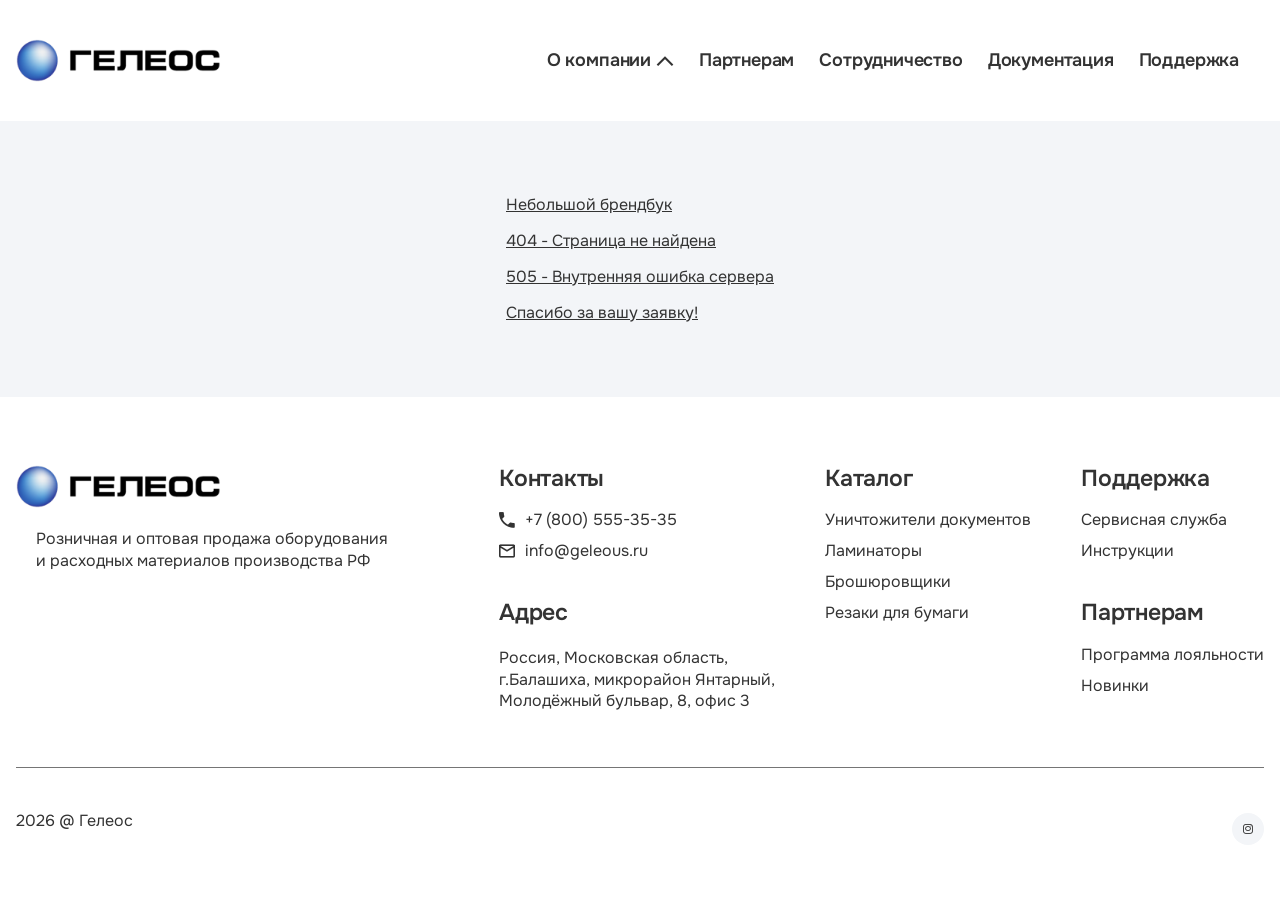
==== index.html @ 4b71ee87 "commit" ====
<!DOCTYPE html>
<html lang="ru">

<head>
	<title>Главная</title>
	<meta charset="UTF-8">
	<meta name="format-detection" content="telephone=no">
	<link rel="preconnect" href="https://fonts.googleapis.com">
	<link rel="preconnect" href="https://fonts.gstatic.com" crossorigin>
	<link href="https://fonts.googleapis.com/css2?family=Onest:wght@100..900&display=swap&_v=20260417140620" rel="stylesheet">
	<!-- <style>body{opacity: 0;}</style> -->
	<link rel="stylesheet" href="css/style.min.css?_v=20260417140620">
	<link rel="shortcut icon" href="favicon.ico">
	<!-- <meta name="robots" content="noindex, nofollow"> -->
	<meta name="viewport" content="width=device-width, initial-scale=1.0">
</head>

<body>
	<div class="wrapper">
		<header class="header">
			<div class="header__container">
				<div class="header__logo">
					<a href="/" class="header__logo-link">
						<picture><source srcset="img/logo/geleous.webp" type="image/webp"><img src="img/logo/geleous.png" alt="Гелеос" class="header__logo-img"></picture>
					</a>
					<div class="header__menu menu">
						<button type="button" class="menu__icon icon-menu"><span></span></button>
						<nav class="menu__body">
							<ul class="menu__list">
								<li class="menu__item">
									<a href="" class="menu__link">О компании</a>
									<ul class="menu__sublist">
										<li class="menu__subitem"><a href="" class="menu__sublink h3">Партнерам</a></li>
										<li class="menu__subitem"><a href="" class="menu__sublink h3">Сотрудничество</a></li>
										<li class="menu__subitem"><a href="" class="menu__sublink h3">Документация</a></li>
										<li class="menu__subitem"><a href="" class="menu__sublink h3">Поддержка</a></li>
									</ul>
								</li>
								<li class="menu__item"><a href="" class="menu__link">Партнерам</a></li>
								<li class="menu__item"><a href="" class="menu__link">Сотрудничество</a></li>
								<li class="menu__item"><a href="" class="menu__link">Документация</a></li>
								<li class="menu__item"><a href="" class="menu__link">Поддержка</a></li>
								<li class="menu__item"><a href="" class="menu__link menu__link--btn btn">Поддержка</a></li>
							</ul>
						</nav>
					</div>
					<a href="#" class="header__btn btn">Отправить запрос</a>
				</div>
			</div>
		</header>
		<main class="page" style="display: flex; justify-content: center; align-items: center;">
			<ul style="display: flex; flex-direction: column; gap: 20px;">
				<li style="display: inline-block;">
					<a style="text-decoration: underline;" href="home.html">Небольшой брендбук</a>
				</li>
				<li style="display: inline-block;">
					<a style="text-decoration: underline;" href="404.html">404 - Страница не найдена</a>
				</li>
				<li style="display: inline-block;">
					<a style="text-decoration: underline;" href="505.html">505 - Внутренняя ошибка сервера</a>
				</li>
				<li style="display: inline-block;">
					<a style="text-decoration: underline;" href="approve.html">Спасибо за вашу заявку!</a>
				</li>
			</ul>
		</main>
		<footer class="footer">
			<div class="footer__container">
				<div class="footer__top">
					<div class="footer__top-left">
						<a href="/" class="footer__logo">
							<picture><source srcset="img/logo/geleous.webp" type="image/webp"><img src="img/logo/geleous.png" alt="Гелеос" class="footer__logo-img"></picture>
						</a>
						<div class="footer__description">
							<p>
								Розничная и оптовая продажа оборудования
								и расходных материалов производства РФ
							</p>
						</div>
					</div>
					<div class="footer__top-right">
						<div class="footer__row">
							<div class="footer__column footer__column--contacts">
								<div class="footer__column-item">
									<h3 class="footer__column-title h3">Контакты</h3>
									<ul class="footer__list">
										<li class="footer__list-item">
											<a href="tel:+78005553535" class="footer__link _icon-phone">+7 (800) 555-35-35</a>
										</li>
										<li class="footer__list-item">
											<a href="mailto:info@geleous.ru" class="footer__link _icon-mail">info@geleous.ru</a>
										</li>
									</ul>
								</div>
								<div class="footer__column-item">
									<h3 class="footer__column-title h3">Адрес</h3>
									<ul class="footer__list">
										<li class="footer__list-item">
											<p class="footer__text">
												Россия, Московская область, <br>
												г.Балашиха, микрорайон Янтарный, <br>
												Молодёжный бульвар, 8, офис 3 <br>
											</p>
										</li>
									</ul>
								</div>
							</div>
							<div class="footer__column footer__column--catalog">
								<div class="footer__column-item">
									<h3 class="footer__column-title h3">Каталог</h3>
									<ul class="footer__list">
										<li class="footer__list-item">
											<a href="" class="footer__link">Уничтожители документов</a>
										</li>
										<li class="footer__list-item">
											<a href="" class="footer__link">Ламинаторы</a>
										</li>
										<li class="footer__list-item">
											<a href="" class="footer__link">Брошюровщики</a>
										</li>
										<li class="footer__list-item">
											<a href="" class="footer__link">Резаки для бумаги</a>
										</li>
									</ul>
								</div>
							</div>
							<div class="footer__column footer__column--support">
								<div class="footer__column-item">
									<h3 class="footer__column-title h3">Поддержка</h3>
									<ul class="footer__list">
										<li class="footer__list-item">
											<a href="" class="footer__link">Сервисная служба</a>
										</li>
										<li class="footer__list-item">
											<a href="" class="footer__link">Инструкции</a>
										</li>
									</ul>
								</div>
								<div class="footer__column-item">
									<h3 class="footer__column-title h3">Партнерам</h3>
									<ul class="footer__list">
										<li class="footer__list-item">
											<a href="" class="footer__link">Программа лояльности</a>
										</li>
										<li class="footer__list-item">
											<a href="" class="footer__link">Новинки</a>
										</li>
									</ul>
								</div>
							</div>
						</div>
					</div>
				</div>
				<div class="footer__bottom">
					<div class="footer__copyright">
						<p>2026 @ Гелеос</p>
					</div>
					<a href="" class="footer__wrapper-icon">
						<span class="footer__icon _icon-instagram"></span>
					</a>
				</div>
			</div>
		</footer>
	</div>
	<!-- <div id="popup" aria-hidden="true" class="popup">
	<div class="popup__wrapper">
		<div class="popup__content">
			<button data-close type="button" class="popup__close">Закрыть</button>
			<div class="popup__text">
				Text
			</div>
		</div>
	</div>
</div> -->
	<script src="js/app.min.js?_v=20260417140620"></script>
</body>

</html>
---- css/style.min.css ----
@font-face{font-family:icons;font-display:swap;src:url(../fonts/icons.eot?3jkkuy);src:url(../fonts/icons.eot?3jkkuy#iefix) format("embedded-opentype"),url(../fonts/icons.ttf?3jkkuy) format("truetype"),url(../fonts/icons.woff?3jkkuy) format("woff"),url(../fonts/icons.svg?3jkkuy#icons) format("svg");font-weight:400;font-style:normal}[class*=" _icon-"]:before,[class^=_icon-]:before{font-family:icons;font-style:normal;font-weight:400;font-variant:normal;text-transform:none;line-height:1;-webkit-font-smoothing:antialiased;-moz-osx-font-smoothing:grayscale}[class*=" _icon-"]:before,[class^=_icon-]:before{display:block}._icon-arrow-menu:before{content:""}._icon-arrow:before{content:""}._icon-tile:before{content:""}._icon-arrow-up:before{content:""}._icon-mail:before{content:""}._icon-instagram:before{content:""}._icon-search:before{content:""}._icon-phone:before{content:""}*{padding:0;margin:0;border:0}*,:after,:before{-webkit-box-sizing:border-box;box-sizing:border-box}body,html{height:100%;min-width:320px}body{color:var(--color-main-text);line-height:1;font-family:Onest;font-size:1rem;-ms-text-size-adjust:100%;-moz-text-size-adjust:100%;-webkit-text-size-adjust:100%;-webkit-font-smoothing:antialiased;-moz-osx-font-smoothing:grayscale}button,input,textarea{font-family:Onest;font-size:inherit}button{cursor:pointer;color:inherit;background-color:inherit}a{color:inherit}a:link,a:visited{text-decoration:none}a:hover{text-decoration:none}ul li{list-style:none}img{vertical-align:top}h1,h2,h3,h4,h5,h6{font-weight:inherit;font-size:inherit}:root{--color-main-bg:#F3F5F8;--color-more-bg:#757575;--color-main-text:#333333;--color-more-primary:#353678;--color-primary:#D3751D;--color-white:#FFFFFF;--color-black:#000000}body{background:var(--color-main-bg)}.lock body{overflow:hidden;-ms-touch-action:none;touch-action:none}.wrapper{min-height:100%;display:-webkit-box;display:-ms-flexbox;display:flex;-webkit-box-orient:vertical;-webkit-box-direction:normal;-ms-flex-direction:column;flex-direction:column;overflow:hidden}.wrapper>main{-webkit-box-flex:1;-ms-flex:1 1 auto;flex:1 1 auto}.wrapper>*{min-width:0}[class*=__container]{max-width:80rem;-webkit-box-sizing:content-box;box-sizing:content-box;margin:0 auto;padding:0 1rem}[class*=-ibg]{position:relative}[class*=-ibg] img{position:absolute;width:100%;height:100%;top:0;left:0;-o-object-fit:cover;object-fit:cover}[class*=-ibg_contain] img{-o-object-fit:contain;object-fit:contain}.h1{font-size:3.5rem;font-style:normal;font-weight:600;line-height:110%;letter-spacing:-2.24px}.h2{font-size:2.8125rem;font-style:normal;font-weight:600;line-height:110%;letter-spacing:-.45px}.h3{font-size:1.4375rem;font-style:normal;font-weight:600;line-height:120%;letter-spacing:-.23px}.h4{font-size:1.25rem;font-style:normal;font-weight:600;line-height:160%;letter-spacing:-.6px}.h5{font-size:1rem;font-style:normal;font-weight:400;line-height:136%;letter-spacing:-.48px}.btn{display:-webkit-inline-box;display:-ms-inline-flexbox;display:inline-flex;padding:1.25rem 2.5rem;-webkit-box-pack:center;-ms-flex-pack:center;justify-content:center;-webkit-box-align:center;-ms-flex-align:center;align-items:center;border-radius:.4375rem;font-size:1.25rem;background:var(--color-primary);color:var(--color-white);cursor:pointer;-webkit-transition:opacity .3s ease;transition:opacity .3s ease}.btn:visited{color:var(--color-white)}.btn--small{font-size:1.125rem}.btn--more-primary{background:var(--color-more-primary)}.error-page{height:100vh}.error-page__container{height:100%;display:-webkit-box;display:-ms-flexbox;display:flex;-webkit-box-orient:vertical;-webkit-box-direction:normal;-ms-flex-direction:column;flex-direction:column;-webkit-box-align:center;-ms-flex-align:center;align-items:center;-webkit-box-pack:center;-ms-flex-pack:center;justify-content:center;gap:1.25rem;padding:2.5rem 0}.error-page__title{text-align:center}.error-page__desc{text-align:center}.error-page__row{margin-top:1.25rem}.icon-menu{display:none}.header{background:var(--color-white)}.header__container{padding-top:2.4375rem;padding-bottom:2.4375rem;position:relative}.header__logo{display:-webkit-box;display:-ms-flexbox;display:flex;-webkit-box-align:center;-ms-flex-align:center;align-items:center;-webkit-box-pack:justify;-ms-flex-pack:justify;justify-content:space-between;gap:.625rem}.header__logo-link{display:block;width:12.8125rem}.header__logo-img{width:100%;-o-object-fit:contain;object-fit:contain;-o-object-position:center;object-position:center}.menu__list{display:-webkit-box;display:-ms-flexbox;display:flex;-webkit-box-align:center;-ms-flex-align:center;align-items:center;-ms-flex-wrap:wrap;flex-wrap:wrap;gap:1.5625rem}.menu__item{position:relative}.menu__item.sublist-active .menu__sublist{display:-webkit-box;display:-ms-flexbox;display:flex}.menu__item.sublist-active ._icon-arrow-menu:before{-webkit-transform:rotate(180deg);-ms-transform:rotate(180deg);transform:rotate(180deg)}.menu__link{display:-webkit-inline-box;display:-ms-inline-flexbox;display:inline-flex;-webkit-box-orient:horizontal;-webkit-box-direction:reverse;-ms-flex-direction:row-reverse;flex-direction:row-reverse;-webkit-box-pack:center;-ms-flex-pack:center;justify-content:center;-webkit-box-align:center;-ms-flex-align:center;align-items:center;gap:.3125rem;font-size:1.125rem;font-style:normal;font-weight:600;line-height:120%;letter-spacing:-.18px}.menu__link--btn{margin-top:9.1875rem}.menu__link._icon-arrow-menu:before{-webkit-transition:-webkit-transform .3s ease;transition:-webkit-transform .3s ease;transition:transform .3s ease;transition:transform .3s ease,-webkit-transform .3s ease}.menu__link.active,.menu__link.active._icon-arrow-menu{color:var(--color-more-primary)}.menu__sublist{display:none}.menu__sublist--active{display:block}.footer{background-color:var(--color-white)}.footer__container{padding-top:4.25rem;padding-bottom:3.4375rem}.footer__top{display:-webkit-box;display:-ms-flexbox;display:flex;-webkit-box-pack:justify;-ms-flex-pack:justify;justify-content:space-between;gap:1.25rem;padding-bottom:3.4375rem;border-bottom:1px solid var(--color-more-bg)}.footer__top-left{-webkit-box-flex:1;-ms-flex:1 1 18.75rem;flex:1 1 18.75rem}.footer__logo{display:block;width:12.8125rem;margin-bottom:1.25rem}.footer__logo-img{width:100%;-o-object-fit:contain;object-fit:contain;-o-object-position:center;object-position:center}.footer__description{margin-left:1.25rem}.footer__description p{line-height:136%}.footer__top-right{-webkit-box-flex:1;-ms-flex:1 1 auto;flex:1 1 auto}.footer__row{display:-webkit-box;display:-ms-flexbox;display:flex;-webkit-box-pack:end;-ms-flex-pack:end;justify-content:flex-end;gap:1.25rem 3.125rem}.footer__column{display:-webkit-box;display:-ms-flexbox;display:flex;-webkit-box-orient:vertical;-webkit-box-direction:normal;-ms-flex-direction:column;flex-direction:column;gap:2.5rem 1.25rem}.footer__column-title{margin-bottom:1.25rem}.footer__list{display:-webkit-box;display:-ms-flexbox;display:flex;-webkit-box-orient:vertical;-webkit-box-direction:normal;-ms-flex-direction:column;flex-direction:column;gap:.9375rem}.footer__link{display:-webkit-box;display:-ms-flexbox;display:flex;-webkit-box-align:center;-ms-flex-align:center;align-items:center;gap:.625rem}.footer__text{line-height:136%}.footer__bottom{padding-top:2.8125rem;display:-webkit-box;display:-ms-flexbox;display:flex;-ms-flex-wrap:wrap;flex-wrap:wrap;-webkit-box-pack:justify;-ms-flex-pack:justify;justify-content:space-between;gap:1.25rem}.footer__wrapper-icon{width:2rem;height:2rem;background-color:var(--color-main-bg);border-radius:50%;display:-webkit-box;display:-ms-flexbox;display:flex;-webkit-box-align:center;-ms-flex-align:center;align-items:center;-webkit-box-pack:center;-ms-flex-pack:center;justify-content:center}.footer__icon{font-size:.625rem}@media (min-width:61.99875em){.menu__item.sublist-active .menu__sublist{-ms-flex-wrap:wrap;flex-wrap:wrap;gap:1.25rem 2.5rem}.menu__link--btn{display:none}.menu__sublist{max-width:39.75rem;width:-webkit-max-content;width:-moz-max-content;width:max-content;position:absolute;top:100%;left:0;background:var(--color-white);padding:1.25rem;border-radius:.625rem;-webkit-box-shadow:0 .25rem .375rem rgba(0,0,0,.1);box-shadow:0 .25rem .375rem rgba(0,0,0,.1)}}@media (max-width:82em){.header__btn{display:none}}@media (max-width:61.99875em){.h1{font-size:3.4375rem;letter-spacing:-2.2px}.h2{font-size:2.1875rem;letter-spacing:-.35px}.h3{font-size:1.125rem;letter-spacing:-.18px}.h4{font-size:1.0625rem;letter-spacing:-.51px}.h5{font-size:.9375rem;letter-spacing:-.45px}.btn{font-size:1.0625rem;padding:.8125rem 1.6875rem}.btn--small{font-size:.7734375rem;padding:.875rem 1.75rem}.icon-menu{display:block;position:relative;width:2.875rem;height:1.375rem;cursor:pointer;z-index:5}.icon-menu span,.icon-menu::after,.icon-menu::before{content:"";-webkit-transition:all .3s ease 0s;transition:all .3s ease 0s;right:0;position:absolute;width:100%;height:.125rem;background-color:var(--color-more-primary)}.icon-menu::before{top:0}.icon-menu::after{bottom:0}.icon-menu span{top:calc(50% - .0625rem);width:40%}.menu-open .icon-menu span{width:0}.menu-open .icon-menu::before{top:calc(50% - .0625rem);-webkit-transform:rotate(-45deg);-ms-transform:rotate(-45deg);transform:rotate(-45deg)}.menu-open .icon-menu::after{bottom:calc(50% - .0625rem);-webkit-transform:rotate(45deg);-ms-transform:rotate(45deg);transform:rotate(45deg)}.header__container{padding-top:1.3125rem;padding-bottom:1.3125rem}.menu__body{visibility:hidden;opacity:0;-webkit-transform:translateY(.75rem) scale(.98);-ms-transform:translateY(.75rem) scale(.98);transform:translateY(.75rem) scale(.98);pointer-events:none;overflow-x:auto;max-width:17.625rem;width:100%;background:var(--color-white);border-radius:0 0 0 .625rem;position:absolute;top:100%;right:0;-webkit-transition:opacity .35s cubic-bezier(.22,1,.36,1),visibility .35s ease,-webkit-transform .35s cubic-bezier(.22,1,.36,1);transition:opacity .35s cubic-bezier(.22,1,.36,1),visibility .35s ease,-webkit-transform .35s cubic-bezier(.22,1,.36,1);transition:opacity .35s cubic-bezier(.22,1,.36,1),transform .35s cubic-bezier(.22,1,.36,1),visibility .35s ease;transition:opacity .35s cubic-bezier(.22,1,.36,1),transform .35s cubic-bezier(.22,1,.36,1),visibility .35s ease,-webkit-transform .35s cubic-bezier(.22,1,.36,1);will-change:opacity,transform;z-index:10;-webkit-transition:visibility .3s ease;transition:visibility .3s ease}.menu-open .menu__body{visibility:visible;opacity:1;-webkit-transform:translateY(0) scale(1);-ms-transform:translateY(0) scale(1);transform:translateY(0) scale(1);pointer-events:auto}.menu__list{-webkit-box-orient:vertical;-webkit-box-direction:normal;-ms-flex-direction:column;flex-direction:column;-webkit-box-pack:start;-ms-flex-pack:start;justify-content:flex-start;text-align:left;padding:1.25rem}.menu__item{width:100%;-webkit-box-orient:vertical;-webkit-box-direction:normal;-ms-flex-direction:column;flex-direction:column;-webkit-box-align:start;-ms-flex-align:start;align-items:flex-start}.menu__sublist{-webkit-box-orient:vertical;-webkit-box-direction:normal;-ms-flex-direction:column;flex-direction:column;gap:.625rem;margin-left:1.25rem;margin-top:.9375rem}.footer__row{gap:1.25rem}}@media (max-width:61.99875em)and (max-width:33.74875em){.menu__body{max-width:100%}}@media (max-width:47.99875em){.h1{font-size:2.6875rem;letter-spacing:-1.72px}.h2{font-size:1.5625rem;line-height:120%;letter-spacing:-.25px}.h3{font-size:1.125rem;line-height:112%}.h4{font-size:1.0625rem;font-weight:500;letter-spacing:-.51px}.error-page__container{gap:.625rem;padding:1.25rem 0}.footer__top{-webkit-box-orient:vertical;-webkit-box-direction:normal;-ms-flex-direction:column;flex-direction:column;gap:2.5rem}.footer__top-left{-webkit-box-flex:1;-ms-flex:1 1 auto;flex:1 1 auto}.footer__description{margin-left:0}.footer__row{-webkit-box-pack:start;-ms-flex-pack:start;justify-content:flex-start;-ms-flex-wrap:wrap;flex-wrap:wrap;gap:1.25rem 3.375rem}.footer__column{gap:1.5625rem 5.25rem;-webkit-box-orient:horizontal;-webkit-box-direction:normal;-ms-flex-direction:row;flex-direction:row}.footer__column--contacts{-webkit-box-flex:1;-ms-flex:1 1 100%;flex:1 1 100%}}@media (max-width:43.8125rem){.footer__column{width:100%}.footer__column--support{-webkit-box-ordinal-group:2;-ms-flex-order:1;order:1;gap:.9375rem}.footer__column--support .footer__column-item{-webkit-box-flex:1;-ms-flex:1 1 calc(50% - .9375rem);flex:1 1 calc(50% - .9375rem)}.footer__column--catalog{-webkit-box-ordinal-group:3;-ms-flex-order:2;order:2}.footer__column--catalog .footer__list{-webkit-box-orient:horizontal;-webkit-box-direction:normal;-ms-flex-direction:row;flex-direction:row;-ms-flex-wrap:wrap;flex-wrap:wrap}.footer__column--catalog .footer__list .footer__list-item{-webkit-box-flex:1;-ms-flex:1 1 calc(50% - .9375rem);flex:1 1 calc(50% - .9375rem)}.footer__column--contacts{-webkit-box-orient:vertical;-webkit-box-direction:normal;-ms-flex-direction:column;flex-direction:column;-webkit-box-ordinal-group:1;-ms-flex-order:0;order:0}.footer__column--contacts .footer__list{-webkit-box-orient:horizontal;-webkit-box-direction:normal;-ms-flex-direction:row;flex-direction:row}.footer__column--contacts .footer__list .footer__list-item{-webkit-box-flex:1;-ms-flex:1 1 calc(50% - .9375rem);flex:1 1 calc(50% - .9375rem)}.footer__column-item{width:100%}}@media (max-width:33.74875em){.menu__link--btn{margin-top:6.25rem}.menu__link--btn{width:100%}.footer__column--support{-webkit-box-ordinal-group:2;-ms-flex-order:1;order:1;width:100%;gap:.9375rem 2.9375rem}.footer__column--support .footer__column-item{-webkit-box-flex:1;-ms-flex:1 1 calc(50% - 2.9375rem);flex:1 1 calc(50% - 2.9375rem)}}@media (any-hover:hover){.btn:hover{opacity:.9}.menu__link:hover,.menu__link:hover._icon-arrow-menu{color:var(--color-more-primary)}.menu__subitem:hover .menu__sublink{color:var(--color-more-primary)}.footer__link:hover{color:var(--color-more-primary)}}
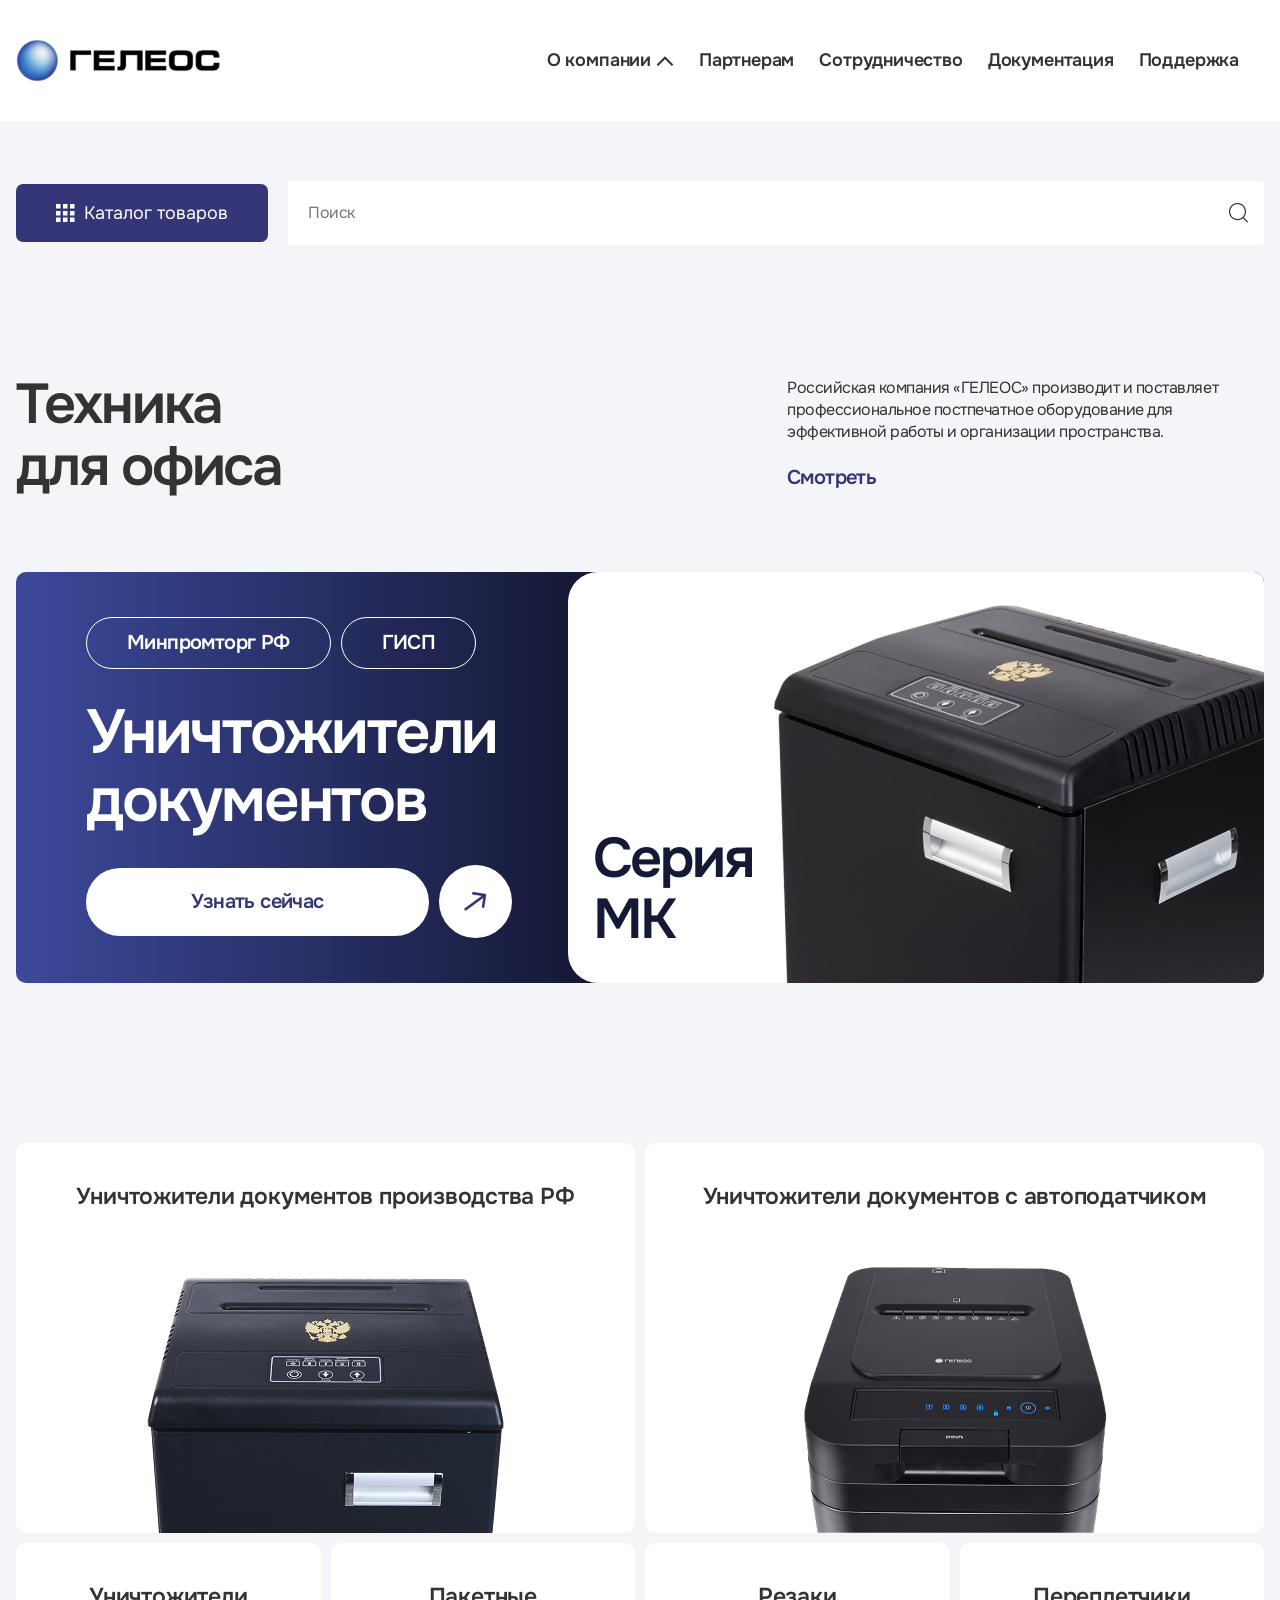
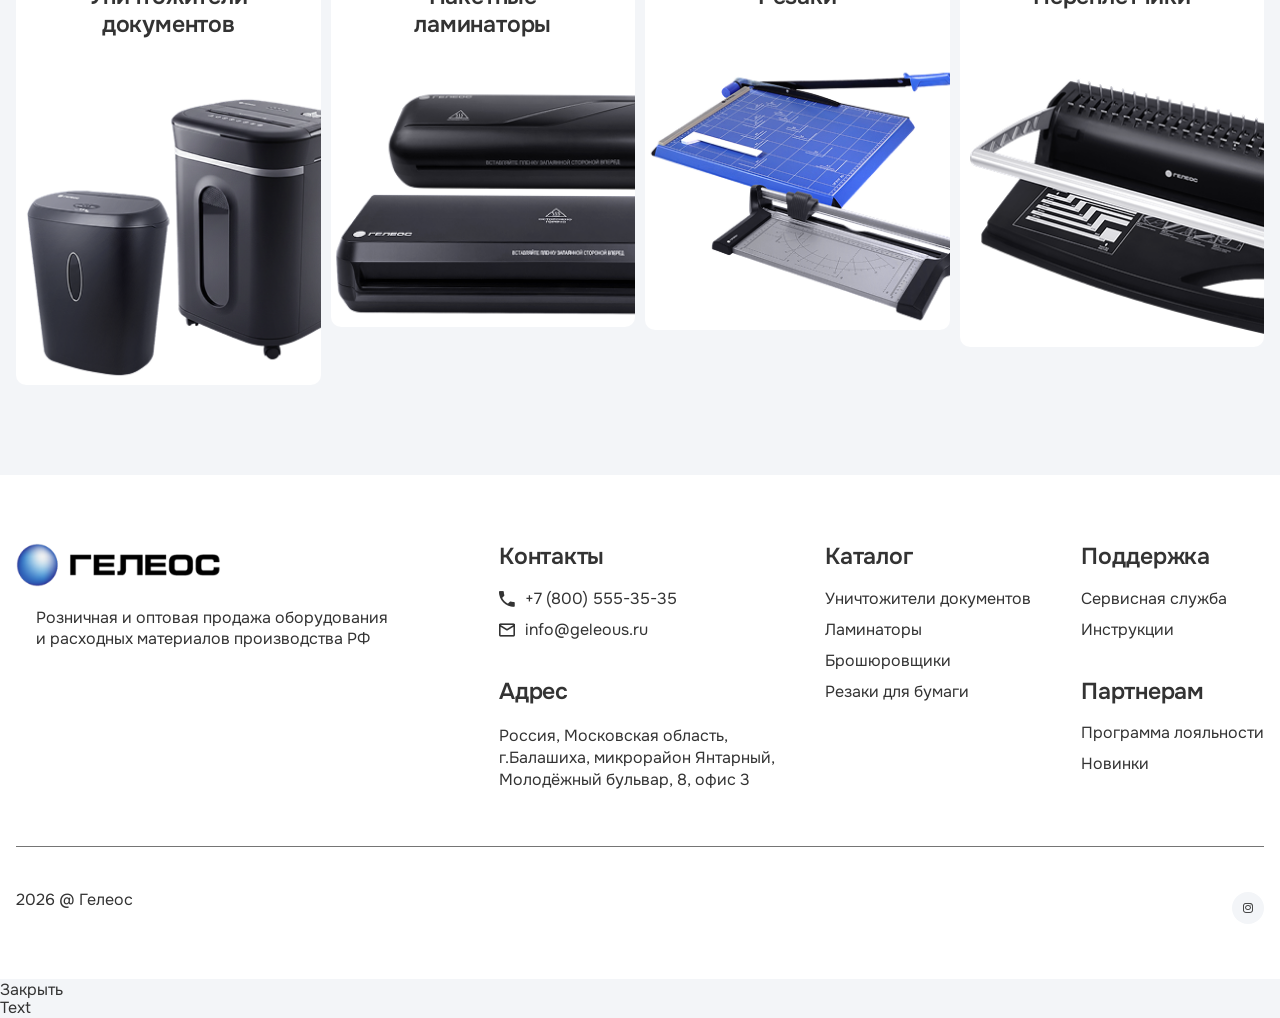
==== commit efaa0331: "Верствка главной страницы ( часть )" ====
--- a/index.html
+++ b/index.html
@@ -7,9 +7,9 @@
 	<meta name="format-detection" content="telephone=no">
 	<link rel="preconnect" href="https://fonts.googleapis.com">
 	<link rel="preconnect" href="https://fonts.gstatic.com" crossorigin>
-	<link href="https://fonts.googleapis.com/css2?family=Onest:wght@100..900&display=swap&_v=20260417140620" rel="stylesheet">
+	<link href="https://fonts.googleapis.com/css2?family=Onest:wght@100..900&display=swap&_v=20260424182649" rel="stylesheet">
 	<!-- <style>body{opacity: 0;}</style> -->
-	<link rel="stylesheet" href="css/style.min.css?_v=20260417140620">
+	<link rel="stylesheet" href="css/style.min.css?_v=20260424182649">
 	<link rel="shortcut icon" href="favicon.ico">
 	<!-- <meta name="robots" content="noindex, nofollow"> -->
 	<meta name="viewport" content="width=device-width, initial-scale=1.0">
@@ -48,21 +48,105 @@
 				</div>
 			</div>
 		</header>
-		<main class="page" style="display: flex; justify-content: center; align-items: center;">
-			<ul style="display: flex; flex-direction: column; gap: 20px;">
-				<li style="display: inline-block;">
-					<a style="text-decoration: underline;" href="home.html">Небольшой брендбук</a>
-				</li>
-				<li style="display: inline-block;">
-					<a style="text-decoration: underline;" href="404.html">404 - Страница не найдена</a>
-				</li>
-				<li style="display: inline-block;">
-					<a style="text-decoration: underline;" href="505.html">505 - Внутренняя ошибка сервера</a>
-				</li>
-				<li style="display: inline-block;">
-					<a style="text-decoration: underline;" href="approve.html">Спасибо за вашу заявку!</a>
-				</li>
-			</ul>
+		<main class="page">
+			<section class="catalog-search">
+				<div class="catalog-search__container">
+					<div class="catalog-search__btn">
+						<a href="#" class="btn btn--small btn--more-primary icon _icon-tile">
+							<p>Каталог <span>товаров</span></p>
+						</a>
+					</div>
+					<div class="catalog-search__search">
+						<section class="search">
+							<form class="search__container">
+								<input type="text" placeholder="Поиск" class="search__input h5" name="q">
+								<button class="search__btn icon _icon-search"></button>
+							</form>
+						</section>
+					</div>
+				</div>
+			</section>
+
+			<section class="banner-text">
+				<div class="banner-text__container">
+					<h1 class="banner-text__title h1">Техника для офиса</h1>
+					<div class="banner-text__wrapper h5">
+						<p class="banner-text__text">
+							Российская компания «ГЕЛЕОС» производит и поставляет
+							профессиональное постпечатное оборудование
+							для эффективной работы и организации пространства.
+						</p>
+						<a href="#" class="banner-text__link h4">Смотреть</a>
+					</div>
+				</div>
+			</section>
+			<section class="banner">
+				<div class="banner__container h4">
+					<div class="banner__body">
+						<div class="banner__left">
+							<div class="banner__tags">
+								<div class="banner__tag">Минпромторг РФ</div>
+								<div class="banner__tag">ГИСП</div>
+							</div>
+							<h2 class="h1 banner__title">Уничтожители документов</h2>
+							<a href="#" class="banner__link">
+								<span class="banner__link-text">Узнать сейчас</span>
+								<span class="banner__link-icon icon _icon-arrow-up"></span>
+							</a>
+						</div>
+						<div class="banner__right">
+							<p class="banner__right-text h1">Серия МК</p>
+							<div class="banner__right-img">
+								<picture><source srcset="img/banner/benner.webp" type="image/webp"><img src="img/banner/benner.png" alt="Уничтожители документов"></picture>
+							</div>
+						</div>
+					</div>
+				</div>
+			</section>
+			<section class="catalog-menu">
+				<div class="catalog-menu__container h3">
+					<div class="catalog-menu__top-items">
+						<a href="#" class="catalog-menu__top-item">
+							<p class="catalog-menu__top-item-text">Уничтожители документов производства РФ</p>
+							<div class="catalog-menu__top-item-img">
+								<picture><source srcset="img/catalog-menu/item1.webp" type="image/webp"><img src="img/catalog-menu/item1.png" alt="Уничтожители документов"></picture>
+							</div>
+						</a>
+						<a href="#" class="catalog-menu__top-item">
+							<p class="catalog-menu__top-item-text">Уничтожители документов с автоподатчиком</p>
+							<div class="catalog-menu__top-item-img">
+								<picture><source srcset="img/catalog-menu/item2.webp" type="image/webp"><img src="img/catalog-menu/item2.png" alt="Уничтожители документов с автоподатчиком"></picture>
+							</div>
+						</a>
+					</div>
+					<div class="catalog-menu__items">
+						<a href="#" class="catalog-menu__item">
+							<p class="catalog-menu__item-text">Уничтожители документов</p>
+							<div class="catalog-menu__item-img">
+								<picture><source srcset="img/catalog-menu/item3.webp" type="image/webp"><img src="img/catalog-menu/item3.png" alt="Уничтожители документов"></picture>
+							</div>
+						</a>
+						<a href="#" class="catalog-menu__item">
+							<p class="catalog-menu__item-text">Пакетные ламинаторы</p>
+							<div class="catalog-menu__item-img">
+								<picture><source srcset="img/catalog-menu/item4.webp" type="image/webp"><img src="img/catalog-menu/item4.png" alt="Пакетные ламинаторы"></picture>
+							</div>
+						</a>
+						<a href="#" class="catalog-menu__item">
+							<p class="catalog-menu__item-text">Резаки</p>
+							<div class="catalog-menu__item-img">
+								<picture><source srcset="img/catalog-menu/item5.webp" type="image/webp"><img src="img/catalog-menu/item5.png" alt="Резаки"></picture>
+							</div>
+						</a>
+						<a href="#" class="catalog-menu__item">
+							<p class="catalog-menu__item-text">Переплетчики</p>
+							<div class="catalog-menu__item-img">
+								<picture><source srcset="img/catalog-menu/item6.webp" type="image/webp"><img src="img/catalog-menu/item6.png" alt="Переплетчики"></picture>
+							</div>
+						</a>
+					</div>
+				</div>
+			</section>
 		</main>
 		<footer class="footer">
 			<div class="footer__container">
@@ -162,17 +246,17 @@
 			</div>
 		</footer>
 	</div>
-	<!-- <div id="popup" aria-hidden="true" class="popup">
-	<div class="popup__wrapper">
-		<div class="popup__content">
-			<button data-close type="button" class="popup__close">Закрыть</button>
-			<div class="popup__text">
-				Text
+	<div id="popup" aria-hidden="true" class="popup">
+		<div class="popup__wrapper">
+			<div class="popup__content">
+				<button data-close type="button" class="popup__close">Закрыть</button>
+				<div class="popup__text">
+					Text
+				</div>
 			</div>
 		</div>
 	</div>
-</div> -->
-	<script src="js/app.min.js?_v=20260417140620"></script>
+	<script src="js/app.min.js?_v=20260424182649"></script>
 </body>
 
 </html>
--- a/css/style.min.css
+++ b/css/style.min.css
@@ -1 +1 @@
-@font-face{font-family:icons;font-display:swap;src:url(../fonts/icons.eot?3jkkuy);src:url(../fonts/icons.eot?3jkkuy#iefix) format("embedded-opentype"),url(../fonts/icons.ttf?3jkkuy) format("truetype"),url(../fonts/icons.woff?3jkkuy) format("woff"),url(../fonts/icons.svg?3jkkuy#icons) format("svg");font-weight:400;font-style:normal}[class*=" _icon-"]:before,[class^=_icon-]:before{font-family:icons;font-style:normal;font-weight:400;font-variant:normal;text-transform:none;line-height:1;-webkit-font-smoothing:antialiased;-moz-osx-font-smoothing:grayscale}[class*=" _icon-"]:before,[class^=_icon-]:before{display:block}._icon-arrow-menu:before{content:""}._icon-arrow:before{content:""}._icon-tile:before{content:""}._icon-arrow-up:before{content:""}._icon-mail:before{content:""}._icon-instagram:before{content:""}._icon-search:before{content:""}._icon-phone:before{content:""}*{padding:0;margin:0;border:0}*,:after,:before{-webkit-box-sizing:border-box;box-sizing:border-box}body,html{height:100%;min-width:320px}body{color:var(--color-main-text);line-height:1;font-family:Onest;font-size:1rem;-ms-text-size-adjust:100%;-moz-text-size-adjust:100%;-webkit-text-size-adjust:100%;-webkit-font-smoothing:antialiased;-moz-osx-font-smoothing:grayscale}button,input,textarea{font-family:Onest;font-size:inherit}button{cursor:pointer;color:inherit;background-color:inherit}a{color:inherit}a:link,a:visited{text-decoration:none}a:hover{text-decoration:none}ul li{list-style:none}img{vertical-align:top}h1,h2,h3,h4,h5,h6{font-weight:inherit;font-size:inherit}:root{--color-main-bg:#F3F5F8;--color-more-bg:#757575;--color-main-text:#333333;--color-more-primary:#353678;--color-primary:#D3751D;--color-white:#FFFFFF;--color-black:#000000}body{background:var(--color-main-bg)}.lock body{overflow:hidden;-ms-touch-action:none;touch-action:none}.wrapper{min-height:100%;display:-webkit-box;display:-ms-flexbox;display:flex;-webkit-box-orient:vertical;-webkit-box-direction:normal;-ms-flex-direction:column;flex-direction:column;overflow:hidden}.wrapper>main{-webkit-box-flex:1;-ms-flex:1 1 auto;flex:1 1 auto}.wrapper>*{min-width:0}[class*=__container]{max-width:80rem;-webkit-box-sizing:content-box;box-sizing:content-box;margin:0 auto;padding:0 1rem}[class*=-ibg]{position:relative}[class*=-ibg] img{position:absolute;width:100%;height:100%;top:0;left:0;-o-object-fit:cover;object-fit:cover}[class*=-ibg_contain] img{-o-object-fit:contain;object-fit:contain}.h1{font-size:3.5rem;font-style:normal;font-weight:600;line-height:110%;letter-spacing:-2.24px}.h2{font-size:2.8125rem;font-style:normal;font-weight:600;line-height:110%;letter-spacing:-.45px}.h3{font-size:1.4375rem;font-style:normal;font-weight:600;line-height:120%;letter-spacing:-.23px}.h4{font-size:1.25rem;font-style:normal;font-weight:600;line-height:160%;letter-spacing:-.6px}.h5{font-size:1rem;font-style:normal;font-weight:400;line-height:136%;letter-spacing:-.48px}.btn{display:-webkit-inline-box;display:-ms-inline-flexbox;display:inline-flex;padding:1.25rem 2.5rem;-webkit-box-pack:center;-ms-flex-pack:center;justify-content:center;-webkit-box-align:center;-ms-flex-align:center;align-items:center;border-radius:.4375rem;font-size:1.25rem;background:var(--color-primary);color:var(--color-white);cursor:pointer;-webkit-transition:opacity .3s ease;transition:opacity .3s ease}.btn:visited{color:var(--color-white)}.btn--small{font-size:1.125rem}.btn--more-primary{background:var(--color-more-primary)}.error-page{height:100vh}.error-page__container{height:100%;display:-webkit-box;display:-ms-flexbox;display:flex;-webkit-box-orient:vertical;-webkit-box-direction:normal;-ms-flex-direction:column;flex-direction:column;-webkit-box-align:center;-ms-flex-align:center;align-items:center;-webkit-box-pack:center;-ms-flex-pack:center;justify-content:center;gap:1.25rem;padding:2.5rem 0}.error-page__title{text-align:center}.error-page__desc{text-align:center}.error-page__row{margin-top:1.25rem}.icon-menu{display:none}.header{background:var(--color-white)}.header__container{padding-top:2.4375rem;padding-bottom:2.4375rem;position:relative}.header__logo{display:-webkit-box;display:-ms-flexbox;display:flex;-webkit-box-align:center;-ms-flex-align:center;align-items:center;-webkit-box-pack:justify;-ms-flex-pack:justify;justify-content:space-between;gap:.625rem}.header__logo-link{display:block;width:12.8125rem}.header__logo-img{width:100%;-o-object-fit:contain;object-fit:contain;-o-object-position:center;object-position:center}.menu__list{display:-webkit-box;display:-ms-flexbox;display:flex;-webkit-box-align:center;-ms-flex-align:center;align-items:center;-ms-flex-wrap:wrap;flex-wrap:wrap;gap:1.5625rem}.menu__item{position:relative}.menu__item.sublist-active .menu__sublist{display:-webkit-box;display:-ms-flexbox;display:flex}.menu__item.sublist-active ._icon-arrow-menu:before{-webkit-transform:rotate(180deg);-ms-transform:rotate(180deg);transform:rotate(180deg)}.menu__link{display:-webkit-inline-box;display:-ms-inline-flexbox;display:inline-flex;-webkit-box-orient:horizontal;-webkit-box-direction:reverse;-ms-flex-direction:row-reverse;flex-direction:row-reverse;-webkit-box-pack:center;-ms-flex-pack:center;justify-content:center;-webkit-box-align:center;-ms-flex-align:center;align-items:center;gap:.3125rem;font-size:1.125rem;font-style:normal;font-weight:600;line-height:120%;letter-spacing:-.18px}.menu__link--btn{margin-top:9.1875rem}.menu__link._icon-arrow-menu:before{-webkit-transition:-webkit-transform .3s ease;transition:-webkit-transform .3s ease;transition:transform .3s ease;transition:transform .3s ease,-webkit-transform .3s ease}.menu__link.active,.menu__link.active._icon-arrow-menu{color:var(--color-more-primary)}.menu__sublist{display:none}.menu__sublist--active{display:block}.footer{background-color:var(--color-white)}.footer__container{padding-top:4.25rem;padding-bottom:3.4375rem}.footer__top{display:-webkit-box;display:-ms-flexbox;display:flex;-webkit-box-pack:justify;-ms-flex-pack:justify;justify-content:space-between;gap:1.25rem;padding-bottom:3.4375rem;border-bottom:1px solid var(--color-more-bg)}.footer__top-left{-webkit-box-flex:1;-ms-flex:1 1 18.75rem;flex:1 1 18.75rem}.footer__logo{display:block;width:12.8125rem;margin-bottom:1.25rem}.footer__logo-img{width:100%;-o-object-fit:contain;object-fit:contain;-o-object-position:center;object-position:center}.footer__description{margin-left:1.25rem}.footer__description p{line-height:136%}.footer__top-right{-webkit-box-flex:1;-ms-flex:1 1 auto;flex:1 1 auto}.footer__row{display:-webkit-box;display:-ms-flexbox;display:flex;-webkit-box-pack:end;-ms-flex-pack:end;justify-content:flex-end;gap:1.25rem 3.125rem}.footer__column{display:-webkit-box;display:-ms-flexbox;display:flex;-webkit-box-orient:vertical;-webkit-box-direction:normal;-ms-flex-direction:column;flex-direction:column;gap:2.5rem 1.25rem}.footer__column-title{margin-bottom:1.25rem}.footer__list{display:-webkit-box;display:-ms-flexbox;display:flex;-webkit-box-orient:vertical;-webkit-box-direction:normal;-ms-flex-direction:column;flex-direction:column;gap:.9375rem}.footer__link{display:-webkit-box;display:-ms-flexbox;display:flex;-webkit-box-align:center;-ms-flex-align:center;align-items:center;gap:.625rem}.footer__text{line-height:136%}.footer__bottom{padding-top:2.8125rem;display:-webkit-box;display:-ms-flexbox;display:flex;-ms-flex-wrap:wrap;flex-wrap:wrap;-webkit-box-pack:justify;-ms-flex-pack:justify;justify-content:space-between;gap:1.25rem}.footer__wrapper-icon{width:2rem;height:2rem;background-color:var(--color-main-bg);border-radius:50%;display:-webkit-box;display:-ms-flexbox;display:flex;-webkit-box-align:center;-ms-flex-align:center;align-items:center;-webkit-box-pack:center;-ms-flex-pack:center;justify-content:center}.footer__icon{font-size:.625rem}@media (min-width:61.99875em){.menu__item.sublist-active .menu__sublist{-ms-flex-wrap:wrap;flex-wrap:wrap;gap:1.25rem 2.5rem}.menu__link--btn{display:none}.menu__sublist{max-width:39.75rem;width:-webkit-max-content;width:-moz-max-content;width:max-content;position:absolute;top:100%;left:0;background:var(--color-white);padding:1.25rem;border-radius:.625rem;-webkit-box-shadow:0 .25rem .375rem rgba(0,0,0,.1);box-shadow:0 .25rem .375rem rgba(0,0,0,.1)}}@media (max-width:82em){.header__btn{display:none}}@media (max-width:61.99875em){.h1{font-size:3.4375rem;letter-spacing:-2.2px}.h2{font-size:2.1875rem;letter-spacing:-.35px}.h3{font-size:1.125rem;letter-spacing:-.18px}.h4{font-size:1.0625rem;letter-spacing:-.51px}.h5{font-size:.9375rem;letter-spacing:-.45px}.btn{font-size:1.0625rem;padding:.8125rem 1.6875rem}.btn--small{font-size:.7734375rem;padding:.875rem 1.75rem}.icon-menu{display:block;position:relative;width:2.875rem;height:1.375rem;cursor:pointer;z-index:5}.icon-menu span,.icon-menu::after,.icon-menu::before{content:"";-webkit-transition:all .3s ease 0s;transition:all .3s ease 0s;right:0;position:absolute;width:100%;height:.125rem;background-color:var(--color-more-primary)}.icon-menu::before{top:0}.icon-menu::after{bottom:0}.icon-menu span{top:calc(50% - .0625rem);width:40%}.menu-open .icon-menu span{width:0}.menu-open .icon-menu::before{top:calc(50% - .0625rem);-webkit-transform:rotate(-45deg);-ms-transform:rotate(-45deg);transform:rotate(-45deg)}.menu-open .icon-menu::after{bottom:calc(50% - .0625rem);-webkit-transform:rotate(45deg);-ms-transform:rotate(45deg);transform:rotate(45deg)}.header__container{padding-top:1.3125rem;padding-bottom:1.3125rem}.menu__body{visibility:hidden;opacity:0;-webkit-transform:translateY(.75rem) scale(.98);-ms-transform:translateY(.75rem) scale(.98);transform:translateY(.75rem) scale(.98);pointer-events:none;overflow-x:auto;max-width:17.625rem;width:100%;background:var(--color-white);border-radius:0 0 0 .625rem;position:absolute;top:100%;right:0;-webkit-transition:opacity .35s cubic-bezier(.22,1,.36,1),visibility .35s ease,-webkit-transform .35s cubic-bezier(.22,1,.36,1);transition:opacity .35s cubic-bezier(.22,1,.36,1),visibility .35s ease,-webkit-transform .35s cubic-bezier(.22,1,.36,1);transition:opacity .35s cubic-bezier(.22,1,.36,1),transform .35s cubic-bezier(.22,1,.36,1),visibility .35s ease;transition:opacity .35s cubic-bezier(.22,1,.36,1),transform .35s cubic-bezier(.22,1,.36,1),visibility .35s ease,-webkit-transform .35s cubic-bezier(.22,1,.36,1);will-change:opacity,transform;z-index:10;-webkit-transition:visibility .3s ease;transition:visibility .3s ease}.menu-open .menu__body{visibility:visible;opacity:1;-webkit-transform:translateY(0) scale(1);-ms-transform:translateY(0) scale(1);transform:translateY(0) scale(1);pointer-events:auto}.menu__list{-webkit-box-orient:vertical;-webkit-box-direction:normal;-ms-flex-direction:column;flex-direction:column;-webkit-box-pack:start;-ms-flex-pack:start;justify-content:flex-start;text-align:left;padding:1.25rem}.menu__item{width:100%;-webkit-box-orient:vertical;-webkit-box-direction:normal;-ms-flex-direction:column;flex-direction:column;-webkit-box-align:start;-ms-flex-align:start;align-items:flex-start}.menu__sublist{-webkit-box-orient:vertical;-webkit-box-direction:normal;-ms-flex-direction:column;flex-direction:column;gap:.625rem;margin-left:1.25rem;margin-top:.9375rem}.footer__row{gap:1.25rem}}@media (max-width:61.99875em)and (max-width:33.74875em){.menu__body{max-width:100%}}@media (max-width:47.99875em){.h1{font-size:2.6875rem;letter-spacing:-1.72px}.h2{font-size:1.5625rem;line-height:120%;letter-spacing:-.25px}.h3{font-size:1.125rem;line-height:112%}.h4{font-size:1.0625rem;font-weight:500;letter-spacing:-.51px}.error-page__container{gap:.625rem;padding:1.25rem 0}.footer__top{-webkit-box-orient:vertical;-webkit-box-direction:normal;-ms-flex-direction:column;flex-direction:column;gap:2.5rem}.footer__top-left{-webkit-box-flex:1;-ms-flex:1 1 auto;flex:1 1 auto}.footer__description{margin-left:0}.footer__row{-webkit-box-pack:start;-ms-flex-pack:start;justify-content:flex-start;-ms-flex-wrap:wrap;flex-wrap:wrap;gap:1.25rem 3.375rem}.footer__column{gap:1.5625rem 5.25rem;-webkit-box-orient:horizontal;-webkit-box-direction:normal;-ms-flex-direction:row;flex-direction:row}.footer__column--contacts{-webkit-box-flex:1;-ms-flex:1 1 100%;flex:1 1 100%}}@media (max-width:43.8125rem){.footer__column{width:100%}.footer__column--support{-webkit-box-ordinal-group:2;-ms-flex-order:1;order:1;gap:.9375rem}.footer__column--support .footer__column-item{-webkit-box-flex:1;-ms-flex:1 1 calc(50% - .9375rem);flex:1 1 calc(50% - .9375rem)}.footer__column--catalog{-webkit-box-ordinal-group:3;-ms-flex-order:2;order:2}.footer__column--catalog .footer__list{-webkit-box-orient:horizontal;-webkit-box-direction:normal;-ms-flex-direction:row;flex-direction:row;-ms-flex-wrap:wrap;flex-wrap:wrap}.footer__column--catalog .footer__list .footer__list-item{-webkit-box-flex:1;-ms-flex:1 1 calc(50% - .9375rem);flex:1 1 calc(50% - .9375rem)}.footer__column--contacts{-webkit-box-orient:vertical;-webkit-box-direction:normal;-ms-flex-direction:column;flex-direction:column;-webkit-box-ordinal-group:1;-ms-flex-order:0;order:0}.footer__column--contacts .footer__list{-webkit-box-orient:horizontal;-webkit-box-direction:normal;-ms-flex-direction:row;flex-direction:row}.footer__column--contacts .footer__list .footer__list-item{-webkit-box-flex:1;-ms-flex:1 1 calc(50% - .9375rem);flex:1 1 calc(50% - .9375rem)}.footer__column-item{width:100%}}@media (max-width:33.74875em){.menu__link--btn{margin-top:6.25rem}.menu__link--btn{width:100%}.footer__column--support{-webkit-box-ordinal-group:2;-ms-flex-order:1;order:1;width:100%;gap:.9375rem 2.9375rem}.footer__column--support .footer__column-item{-webkit-box-flex:1;-ms-flex:1 1 calc(50% - 2.9375rem);flex:1 1 calc(50% - 2.9375rem)}}@media (any-hover:hover){.btn:hover{opacity:.9}.menu__link:hover,.menu__link:hover._icon-arrow-menu{color:var(--color-more-primary)}.menu__subitem:hover .menu__sublink{color:var(--color-more-primary)}.footer__link:hover{color:var(--color-more-primary)}}+@font-face{font-family:icons;font-display:swap;src:url(../fonts/icons.eot?3jkkuy);src:url(../fonts/icons.eot?3jkkuy#iefix) format("embedded-opentype"),url(../fonts/icons.ttf?3jkkuy) format("truetype"),url(../fonts/icons.woff?3jkkuy) format("woff"),url(../fonts/icons.svg?3jkkuy#icons) format("svg");font-weight:400;font-style:normal}[class*=" _icon-"]:before,[class^=_icon-]:before{font-family:icons;font-style:normal;font-weight:400;font-variant:normal;text-transform:none;line-height:1;-webkit-font-smoothing:antialiased;-moz-osx-font-smoothing:grayscale}[class*=" _icon-"]:before,[class^=_icon-]:before{display:block}._icon-arrow-menu:before{content:""}._icon-arrow:before{content:""}._icon-tile:before{content:""}._icon-arrow-up:before{content:""}._icon-mail:before{content:""}._icon-instagram:before{content:""}._icon-search:before{content:""}._icon-phone:before{content:""}*{padding:0;margin:0;border:0}*,:after,:before{-webkit-box-sizing:border-box;box-sizing:border-box}body,html{height:100%;min-width:320px}body{color:var(--color-main-text);line-height:1;font-family:Onest;font-size:1rem;-ms-text-size-adjust:100%;-moz-text-size-adjust:100%;-webkit-text-size-adjust:100%;-webkit-font-smoothing:antialiased;-moz-osx-font-smoothing:grayscale}button,input,textarea{font-family:Onest;font-size:inherit}button{cursor:pointer;color:inherit;background-color:inherit}a{color:inherit}a:link,a:visited{text-decoration:none}a:hover{text-decoration:none}ul li{list-style:none}img{vertical-align:top}h1,h2,h3,h4,h5,h6{font-weight:inherit;font-size:inherit}:root{--color-main-bg:#F3F5F8;--color-more-bg:#757575;--color-main-text:#333333;--color-more-primary:#353678;--color-primary:#D3751D;--color-white:#FFFFFF;--color-black:#000000}body{background:var(--color-main-bg)}.lock body{overflow:hidden;-ms-touch-action:none;touch-action:none}.wrapper{min-height:100%;display:-webkit-box;display:-ms-flexbox;display:flex;-webkit-box-orient:vertical;-webkit-box-direction:normal;-ms-flex-direction:column;flex-direction:column;overflow:hidden}.wrapper>main{-webkit-box-flex:1;-ms-flex:1 1 auto;flex:1 1 auto}.wrapper>*{min-width:0}[class*=__container]{max-width:80rem;-webkit-box-sizing:content-box;box-sizing:content-box;margin:0 auto;padding:0 1rem}[class*=-ibg]{position:relative}[class*=-ibg] img{position:absolute;width:100%;height:100%;top:0;left:0;-o-object-fit:cover;object-fit:cover}[class*=-ibg_contain] img{-o-object-fit:contain;object-fit:contain}.search__container{display:-webkit-box;display:-ms-flexbox;display:flex;-webkit-box-align:center;-ms-flex-align:center;align-items:center;border-radius:5px;background:var(--color-white);padding-left:0;padding-right:0}.search__input{-webkit-box-flex:1;-ms-flex:1;flex:1;height:-webkit-fill-available;height:-moz-available;height:stretch;padding:1.3125rem 0 1.3125rem 1.25rem}.search__input:focus{outline:0}.search__btn{-webkit-box-flex:0;-ms-flex:0 0 3.125rem;flex:0 0 3.125rem;font-size:1.25rem;padding-top:1.3125rem;padding-bottom:1.3125rem}.catalog-search__container{display:-webkit-box;display:-ms-flexbox;display:flex;-webkit-box-align:center;-ms-flex-align:center;align-items:center;gap:1.25rem;margin-bottom:8.0625rem}.catalog-search__btn{-webkit-box-flex:0;-ms-flex:0 0 auto;flex:0 0 auto}.catalog-search__search{width:100%;height:-webkit-fill-available;height:-moz-available;height:stretch}.banner-text__container{display:-webkit-box;display:-ms-flexbox;display:flex;-webkit-box-pack:justify;-ms-flex-pack:justify;justify-content:space-between;-webkit-box-align:center;-ms-flex-align:center;align-items:center;gap:1.25rem;margin-bottom:4.6875rem}.banner-text__title{-webkit-box-flex:0;-ms-flex:0 1 18.9375rem;flex:0 1 18.9375rem;display:inline-block}.banner-text__wrapper{-webkit-box-flex:0;-ms-flex:0 1 29.8125rem;flex:0 1 29.8125rem;display:-webkit-box;display:-ms-flexbox;display:flex;-webkit-box-orient:vertical;-webkit-box-direction:normal;-ms-flex-direction:column;flex-direction:column;gap:1.25rem}.banner-text__link{color:var(--color-more-primary)}.banner__container{margin-bottom:10rem}.banner__body{display:-webkit-box;display:-ms-flexbox;display:flex;-webkit-box-align:center;-ms-flex-align:center;align-items:center;gap:3.5rem;background:-webkit-gradient(linear,left top,right top,from(#3c499b),color-stop(45.19%,#151935));background:linear-gradient(90deg,#3c499b 0,#151935 45.19%);border-radius:.625rem;overflow:hidden}.banner__left{-webkit-box-flex:1;-ms-flex:1 1 29.625rem;flex:1 1 29.625rem;display:-webkit-box;display:-ms-flexbox;display:flex;-webkit-box-orient:vertical;-webkit-box-direction:normal;-ms-flex-direction:column;flex-direction:column;gap:1.875rem;padding-top:2.5rem;padding-bottom:2.5rem;padding-left:4.375rem}.banner__tags{display:-webkit-box;display:-ms-flexbox;display:flex;-webkit-box-align:center;-ms-flex-align:center;align-items:center;-ms-flex-wrap:wrap;flex-wrap:wrap;gap:.625rem}.banner__tag{display:-webkit-inline-box;display:-ms-inline-flexbox;display:inline-flex;padding:.5625rem 2.5rem;-webkit-box-pack:center;-ms-flex-pack:center;justify-content:center;-webkit-box-align:center;-ms-flex-align:center;align-items:center;border-radius:2.1875rem;border:.0625rem solid var(--color-white);color:var(--color-white)}.banner__title{color:var(--color-white)}.banner__link{width:100%;display:-webkit-box;display:-ms-flexbox;display:flex;-webkit-box-align:center;-ms-flex-align:center;align-items:center;gap:.625rem}.banner__link-text{-webkit-box-flex:1;-ms-flex:1 1 auto;flex:1 1 auto;border-radius:2.1875rem;background-color:var(--color-white);color:var(--color-more-primary);text-align:center;padding:1.125rem 1.875rem;-webkit-transition:background-color .3s;transition:background-color .3s}.banner__link-icon{-webkit-box-flex:0;-ms-flex:0 0 3.875rem;flex:0 0 3.875rem;font-size:1.4375rem;border-radius:50%;background-color:var(--color-white);color:var(--color-more-primary);padding:1.5625rem 1.5625rem;-webkit-transition:background-color .3s;transition:background-color .3s}.banner__right{-webkit-box-flex:1;-ms-flex:1 1 42.1875rem;flex:1 1 42.1875rem;height:-webkit-fill-available;height:-moz-available;height:stretch;display:-webkit-box;display:-ms-flexbox;display:flex;-webkit-box-align:end;-ms-flex-align:end;align-items:flex-end;-webkit-box-pack:end;-ms-flex-pack:end;justify-content:flex-end;-ms-flex-wrap:wrap;flex-wrap:wrap;gap:1.25rem;background-color:var(--color-white);border-top-left-radius:1.875rem;border-bottom-left-radius:1.875rem;padding-top:1.875rem;padding-left:1.5625rem}.banner__right-img{-webkit-box-flex:1;-ms-flex:1 2 28.125rem;flex:1 2 28.125rem}.banner__right-img img{width:100%;height:-webkit-fill-available;height:-moz-available;height:stretch;-o-object-fit:contain;object-fit:contain;-o-object-position:bottom;object-position:bottom}.banner__right-text{-webkit-box-flex:1;-ms-flex:1;flex:1;color:#141935;white-space:wrap;margin-bottom:2rem}.catalog-menu__container{display:-webkit-box;display:-ms-flexbox;display:flex;-webkit-box-orient:vertical;-webkit-box-direction:normal;-ms-flex-direction:column;flex-direction:column;gap:.625rem}.catalog-menu__top-items{display:-webkit-box;display:-ms-flexbox;display:flex;-ms-flex-wrap:wrap;flex-wrap:wrap;gap:.625rem}.catalog-menu__top-item{-webkit-box-flex:1;-ms-flex:1 1 calc(50% - .625rem);flex:1 1 calc(50% - .625rem);display:-webkit-box;display:-ms-flexbox;display:flex;-webkit-box-orient:vertical;-webkit-box-direction:normal;-ms-flex-direction:column;flex-direction:column;-webkit-box-align:center;-ms-flex-align:center;align-items:center;-webkit-box-pack:center;-ms-flex-pack:center;justify-content:center;gap:3rem;padding:2.5rem 2.5rem 0 2.5rem;background-color:var(--color-white);border-radius:.625rem}.catalog-menu__top-item-text{text-align:center}.catalog-menu__top-item-img{max-width:28.0625rem;height:100%}.catalog-menu__top-item-img img{width:100%;height:-webkit-fill-available;height:-moz-available;height:stretch;-o-object-position:bottom;object-position:bottom}.catalog-menu__items{display:-webkit-box;display:-ms-flexbox;display:flex;gap:.625rem;overflow-x:auto;overflow-y:visible;padding-bottom:.625rem}.catalog-menu__item{min-width:13.25rem;height:-webkit-fill-available;height:-moz-available;height:stretch;-webkit-box-flex:1;-ms-flex:1 1 19.5625rem;flex:1 1 19.5625rem;display:-webkit-box;display:-ms-flexbox;display:flex;-webkit-box-orient:vertical;-webkit-box-direction:normal;-ms-flex-direction:column;flex-direction:column;-webkit-box-align:center;-ms-flex-align:center;align-items:center;-webkit-box-pack:center;-ms-flex-pack:center;justify-content:center;gap:3rem;overflow:hidden;background-color:var(--color-white);border-radius:.625rem}.catalog-menu__item-text{display:inline-block;padding:2.5rem 2.5rem 0 2.5rem;text-align:center}.catalog-menu__item-img{width:100%;height:100%}.catalog-menu__item-img img{width:100%;height:-webkit-fill-available;height:-moz-available;height:stretch;-o-object-fit:contain;object-fit:contain;-o-object-position:bottom;object-position:bottom}.h1{font-size:3.5rem;font-style:normal;font-weight:600;line-height:110%;letter-spacing:-2.24px}.h2{font-size:2.8125rem;font-style:normal;font-weight:600;line-height:110%;letter-spacing:-.45px}.h3{font-size:1.4375rem;font-style:normal;font-weight:600;line-height:120%;letter-spacing:-.23px}.h4{font-size:1.25rem;font-style:normal;font-weight:600;line-height:160%;letter-spacing:-.6px}.h5{font-size:1rem;font-style:normal;font-weight:400;line-height:136%;letter-spacing:-.48px}.btn{display:-webkit-inline-box;display:-ms-inline-flexbox;display:inline-flex;padding:1.25rem 2.5rem;-webkit-box-pack:center;-ms-flex-pack:center;justify-content:center;-webkit-box-align:center;-ms-flex-align:center;align-items:center;border-radius:.4375rem;font-size:1.25rem;background:var(--color-primary);color:var(--color-white);cursor:pointer;-webkit-transition:opacity .3s ease;transition:opacity .3s ease}.btn:visited{color:var(--color-white)}.btn.icon{gap:.625rem}.btn--small{font-size:1.125rem}.btn--more-primary{background:var(--color-more-primary)}.error-page{height:100vh}.error-page__container{height:100%;display:-webkit-box;display:-ms-flexbox;display:flex;-webkit-box-orient:vertical;-webkit-box-direction:normal;-ms-flex-direction:column;flex-direction:column;-webkit-box-align:center;-ms-flex-align:center;align-items:center;-webkit-box-pack:center;-ms-flex-pack:center;justify-content:center;gap:1.25rem;padding:2.5rem 0}.error-page__title{text-align:center}.error-page__desc{text-align:center}.error-page__row{margin-top:1.25rem}.page{padding-top:3.75rem;padding-bottom:5rem}.icon-menu{display:none}.header{background:var(--color-white)}.header__container{padding-top:2.4375rem;padding-bottom:2.4375rem;position:relative}.header__logo{display:-webkit-box;display:-ms-flexbox;display:flex;-webkit-box-align:center;-ms-flex-align:center;align-items:center;-webkit-box-pack:justify;-ms-flex-pack:justify;justify-content:space-between;gap:.625rem}.header__logo-link{display:block;width:12.8125rem}.header__logo-img{width:100%;-o-object-fit:contain;object-fit:contain;-o-object-position:center;object-position:center}.menu__list{display:-webkit-box;display:-ms-flexbox;display:flex;-webkit-box-align:center;-ms-flex-align:center;align-items:center;-ms-flex-wrap:wrap;flex-wrap:wrap;gap:1.5625rem}.menu__item{position:relative}.menu__item.sublist-active .menu__sublist{display:-webkit-box;display:-ms-flexbox;display:flex}.menu__item.sublist-active ._icon-arrow-menu:before{-webkit-transform:rotate(180deg);-ms-transform:rotate(180deg);transform:rotate(180deg)}.menu__link{display:-webkit-inline-box;display:-ms-inline-flexbox;display:inline-flex;-webkit-box-orient:horizontal;-webkit-box-direction:reverse;-ms-flex-direction:row-reverse;flex-direction:row-reverse;-webkit-box-pack:center;-ms-flex-pack:center;justify-content:center;-webkit-box-align:center;-ms-flex-align:center;align-items:center;gap:.3125rem;font-size:1.125rem;font-style:normal;font-weight:600;line-height:120%;letter-spacing:-.18px}.menu__link--btn{margin-top:9.1875rem}.menu__link._icon-arrow-menu:before{-webkit-transition:-webkit-transform .3s ease;transition:-webkit-transform .3s ease;transition:transform .3s ease;transition:transform .3s ease,-webkit-transform .3s ease}.menu__link.active,.menu__link.active._icon-arrow-menu{color:var(--color-more-primary)}.menu__sublist{display:none}.menu__sublist--active{display:block}.footer{background-color:var(--color-white)}.footer__container{padding-top:4.25rem;padding-bottom:3.4375rem}.footer__top{display:-webkit-box;display:-ms-flexbox;display:flex;-webkit-box-pack:justify;-ms-flex-pack:justify;justify-content:space-between;gap:1.25rem;padding-bottom:3.4375rem;border-bottom:1px solid var(--color-more-bg)}.footer__top-left{-webkit-box-flex:1;-ms-flex:1 1 18.75rem;flex:1 1 18.75rem}.footer__logo{display:block;width:12.8125rem;margin-bottom:1.25rem}.footer__logo-img{width:100%;-o-object-fit:contain;object-fit:contain;-o-object-position:center;object-position:center}.footer__description{margin-left:1.25rem}.footer__description p{line-height:136%}.footer__top-right{-webkit-box-flex:1;-ms-flex:1 1 auto;flex:1 1 auto}.footer__row{display:-webkit-box;display:-ms-flexbox;display:flex;-webkit-box-pack:end;-ms-flex-pack:end;justify-content:flex-end;gap:1.25rem 3.125rem}.footer__column{display:-webkit-box;display:-ms-flexbox;display:flex;-webkit-box-orient:vertical;-webkit-box-direction:normal;-ms-flex-direction:column;flex-direction:column;gap:2.5rem 1.25rem}.footer__column-title{margin-bottom:1.25rem}.footer__list{display:-webkit-box;display:-ms-flexbox;display:flex;-webkit-box-orient:vertical;-webkit-box-direction:normal;-ms-flex-direction:column;flex-direction:column;gap:.9375rem}.footer__link{display:-webkit-box;display:-ms-flexbox;display:flex;-webkit-box-align:center;-ms-flex-align:center;align-items:center;gap:.625rem}.footer__text{line-height:136%}.footer__bottom{padding-top:2.8125rem;display:-webkit-box;display:-ms-flexbox;display:flex;-ms-flex-wrap:wrap;flex-wrap:wrap;-webkit-box-pack:justify;-ms-flex-pack:justify;justify-content:space-between;gap:1.25rem}.footer__wrapper-icon{width:2rem;height:2rem;background-color:var(--color-main-bg);border-radius:50%;display:-webkit-box;display:-ms-flexbox;display:flex;-webkit-box-align:center;-ms-flex-align:center;align-items:center;-webkit-box-pack:center;-ms-flex-pack:center;justify-content:center}.footer__icon{font-size:.625rem}@media (min-width:61.99875em){.banner__title{font-size:3.875rem!important}.menu__item.sublist-active .menu__sublist{-ms-flex-wrap:wrap;flex-wrap:wrap;gap:1.25rem 2.5rem}.menu__link--btn{display:none}.menu__sublist{max-width:39.75rem;width:-webkit-max-content;width:-moz-max-content;width:max-content;position:absolute;top:100%;left:0;background:var(--color-white);padding:1.25rem;border-radius:.625rem;-webkit-box-shadow:0 .25rem .375rem rgba(0,0,0,.1);box-shadow:0 .25rem .375rem rgba(0,0,0,.1)}}@media (max-width:82em){.header__btn{display:none}}@media (max-width:61.99875em){.search__input{padding:1.25rem 0 1.25rem 1.25rem}.search__btn{padding:1.25rem 0 1.25rem 0}.catalog-search__container{gap:.625rem}.catalog-search__btn{-webkit-box-flex:1;-ms-flex:1 0 auto;flex:1 0 auto}.catalog-search__btn .btn{width:100%;padding-top:1.25rem;padding-bottom:1.25rem;font-size:1.0625rem}.catalog-search__search{-webkit-box-flex:0;-ms-flex:0 2 36.4375rem;flex:0 2 36.4375rem}.banner__container{margin-bottom:7.5rem}.banner__body{-webkit-box-orient:vertical;-webkit-box-direction:normal;-ms-flex-direction:column;flex-direction:column;gap:1.875rem;overflow:visible}.banner__left{-webkit-box-flex:1;-ms-flex:1;flex:1;padding-right:4.375rem}.banner__right{-webkit-box-flex:1;-ms-flex:1;flex:1;border-bottom-left-radius:0;border-top-right-radius:1.875rem}.h1{font-size:3.4375rem;letter-spacing:-2.2px}.h2{font-size:2.1875rem;letter-spacing:-.35px}.h3{font-size:1.125rem;letter-spacing:-.18px}.h4{font-size:1.0625rem;letter-spacing:-.51px}.h5{font-size:.9375rem;letter-spacing:-.45px}.btn{font-size:1.0625rem;padding:.8125rem 1.6875rem}.btn--small{font-size:.7734375rem;padding:.875rem 1.75rem}.page{padding-top:3.75rem;padding-bottom:3.75rem}.icon-menu{display:block;position:relative;width:2.875rem;height:1.375rem;cursor:pointer;z-index:5}.icon-menu span,.icon-menu::after,.icon-menu::before{content:"";-webkit-transition:all .3s ease 0s;transition:all .3s ease 0s;right:0;position:absolute;width:100%;height:.125rem;background-color:var(--color-more-primary)}.icon-menu::before{top:0}.icon-menu::after{bottom:0}.icon-menu span{top:calc(50% - .0625rem);width:40%}.menu-open .icon-menu span{width:0}.menu-open .icon-menu::before{top:calc(50% - .0625rem);-webkit-transform:rotate(-45deg);-ms-transform:rotate(-45deg);transform:rotate(-45deg)}.menu-open .icon-menu::after{bottom:calc(50% - .0625rem);-webkit-transform:rotate(45deg);-ms-transform:rotate(45deg);transform:rotate(45deg)}.header__container{padding-top:1.3125rem;padding-bottom:1.3125rem}.menu__body{visibility:hidden;opacity:0;-webkit-transform:translateY(.75rem) scale(.98);-ms-transform:translateY(.75rem) scale(.98);transform:translateY(.75rem) scale(.98);pointer-events:none;overflow-x:auto;max-width:17.625rem;width:100%;background:var(--color-white);border-radius:0 0 0 .625rem;position:absolute;top:100%;right:0;-webkit-transition:opacity .35s cubic-bezier(.22,1,.36,1),visibility .35s ease,-webkit-transform .35s cubic-bezier(.22,1,.36,1);transition:opacity .35s cubic-bezier(.22,1,.36,1),visibility .35s ease,-webkit-transform .35s cubic-bezier(.22,1,.36,1);transition:opacity .35s cubic-bezier(.22,1,.36,1),transform .35s cubic-bezier(.22,1,.36,1),visibility .35s ease;transition:opacity .35s cubic-bezier(.22,1,.36,1),transform .35s cubic-bezier(.22,1,.36,1),visibility .35s ease,-webkit-transform .35s cubic-bezier(.22,1,.36,1);will-change:opacity,transform;z-index:10;-webkit-transition:visibility .3s ease;transition:visibility .3s ease}.menu-open .menu__body{visibility:visible;opacity:1;-webkit-transform:translateY(0) scale(1);-ms-transform:translateY(0) scale(1);transform:translateY(0) scale(1);pointer-events:auto}.menu__list{-webkit-box-orient:vertical;-webkit-box-direction:normal;-ms-flex-direction:column;flex-direction:column;-webkit-box-pack:start;-ms-flex-pack:start;justify-content:flex-start;text-align:left;padding:1.25rem}.menu__item{width:100%;-webkit-box-orient:vertical;-webkit-box-direction:normal;-ms-flex-direction:column;flex-direction:column;-webkit-box-align:start;-ms-flex-align:start;align-items:flex-start}.menu__sublist{-webkit-box-orient:vertical;-webkit-box-direction:normal;-ms-flex-direction:column;flex-direction:column;gap:.625rem;margin-left:1.25rem;margin-top:.9375rem}.footer__row{gap:1.25rem}}@media (max-width:61.99875em)and (max-width:61.99875em){.catalog-search__btn .btn{padding-top:1.1875rem;padding-bottom:1.1875rem}}@media (max-width:61.99875em)and (max-width:33.74875em){.catalog-search__btn .btn{padding-top:.75rem;padding-bottom:.75rem}.menu__body{max-width:100%}}@media (max-width:61.99875em)and (max-width:26.87375em){.catalog-search__btn .btn{padding-top:.6875rem;padding-bottom:.6875rem}}@media (max-width:47.99875em){.catalog-search__container{margin-bottom:6.0625rem}.banner-text__container{-webkit-box-orient:vertical;-webkit-box-direction:normal;-ms-flex-direction:column;flex-direction:column;-webkit-box-pack:start;-ms-flex-pack:start;justify-content:flex-start;-webkit-box-align:start;-ms-flex-align:start;align-items:flex-start;gap:.625rem}.banner-text__title{-webkit-box-flex:1;-ms-flex:1;flex:1}.banner-text__wrapper{-webkit-box-flex:1;-ms-flex:1;flex:1}.banner__left{padding:2.5rem 3.125rem}.banner__link-text{padding:.9375rem 1.5625rem}.banner__link-icon{-webkit-box-flex:0;-ms-flex:0 0 3.5625rem;flex:0 0 3.5625rem;font-size:1.125rem;padding:1.25rem 1.25rem}.catalog-menu__items{height:17.9375rem}.catalog-menu__item-img img{-o-object-fit:contain;object-fit:contain}.h1{font-size:2.6875rem;letter-spacing:-1.72px}.h2{font-size:1.5625rem;line-height:120%;letter-spacing:-.25px}.h3{font-size:1.125rem;line-height:112%}.h4{font-size:1.0625rem;font-weight:500;letter-spacing:-.51px}.error-page__container{gap:.625rem;padding:1.25rem 0}.page{padding-top:2.5rem;padding-bottom:2.5rem}.footer__top{-webkit-box-orient:vertical;-webkit-box-direction:normal;-ms-flex-direction:column;flex-direction:column;gap:2.5rem}.footer__top-left{-webkit-box-flex:1;-ms-flex:1 1 auto;flex:1 1 auto}.footer__description{margin-left:0}.footer__row{-webkit-box-pack:start;-ms-flex-pack:start;justify-content:flex-start;-ms-flex-wrap:wrap;flex-wrap:wrap;gap:1.25rem 3.375rem}.footer__column{gap:1.5625rem 5.25rem;-webkit-box-orient:horizontal;-webkit-box-direction:normal;-ms-flex-direction:row;flex-direction:row}.footer__column--contacts{-webkit-box-flex:1;-ms-flex:1 1 100%;flex:1 1 100%}}@media (max-width:43.8125rem){.footer__column{width:100%}.footer__column--support{-webkit-box-ordinal-group:2;-ms-flex-order:1;order:1;gap:.9375rem}.footer__column--support .footer__column-item{-webkit-box-flex:1;-ms-flex:1 1 calc(50% - .9375rem);flex:1 1 calc(50% - .9375rem)}.footer__column--catalog{-webkit-box-ordinal-group:3;-ms-flex-order:2;order:2}.footer__column--catalog .footer__list{-webkit-box-orient:horizontal;-webkit-box-direction:normal;-ms-flex-direction:row;flex-direction:row;-ms-flex-wrap:wrap;flex-wrap:wrap}.footer__column--catalog .footer__list .footer__list-item{-webkit-box-flex:1;-ms-flex:1 1 calc(50% - .9375rem);flex:1 1 calc(50% - .9375rem)}.footer__column--contacts{-webkit-box-orient:vertical;-webkit-box-direction:normal;-ms-flex-direction:column;flex-direction:column;-webkit-box-ordinal-group:1;-ms-flex-order:0;order:0}.footer__column--contacts .footer__list{-webkit-box-orient:horizontal;-webkit-box-direction:normal;-ms-flex-direction:row;flex-direction:row}.footer__column--contacts .footer__list .footer__list-item{-webkit-box-flex:1;-ms-flex:1 1 calc(50% - .9375rem);flex:1 1 calc(50% - .9375rem)}.footer__column-item{width:100%}}@media (max-width:33.74875em){.search__input{padding:.75rem 0 .75rem 1.25rem}.search__btn{padding:.75rem 0 .75rem 0}.catalog-search__btn .btn span{display:none}.banner__container{margin-bottom:5rem}.menu__link--btn{margin-top:6.25rem}.menu__link--btn{width:100%}.footer__column--support{-webkit-box-ordinal-group:2;-ms-flex-order:1;order:1;width:100%;gap:.9375rem 2.9375rem}.footer__column--support .footer__column-item{-webkit-box-flex:1;-ms-flex:1 1 calc(50% - 2.9375rem);flex:1 1 calc(50% - 2.9375rem)}}@media (max-width:26.87375em){.search__input{padding:.6875rem 0 .6875rem .6875rem}.search__btn{padding:.6875rem 0 .6875rem 0}.catalog-search__container{-ms-flex-wrap:wrap;flex-wrap:wrap}.catalog-search__btn{-webkit-box-flex:1;-ms-flex:1;flex:1}.catalog-search__btn .btn{font-size:.9375rem}.catalog-search__search{-webkit-box-flex:1;-ms-flex:1;flex:1}}@media (max-width:23.436875em){.banner__title{font-size:2.375rem!important}.banner__right-text{font-size:2.375rem!important}}@media (any-hover:hover){.banner__link:hover .banner__link-text{background-color:var(--color-more-primary);color:var(--color-white)}.banner__link:hover .banner__link-icon{background-color:var(--color-more-primary);color:var(--color-white)}.btn:hover{opacity:.9}.menu__link:hover,.menu__link:hover._icon-arrow-menu{color:var(--color-more-primary)}.menu__subitem:hover .menu__sublink{color:var(--color-more-primary)}.footer__link:hover{color:var(--color-more-primary)}}
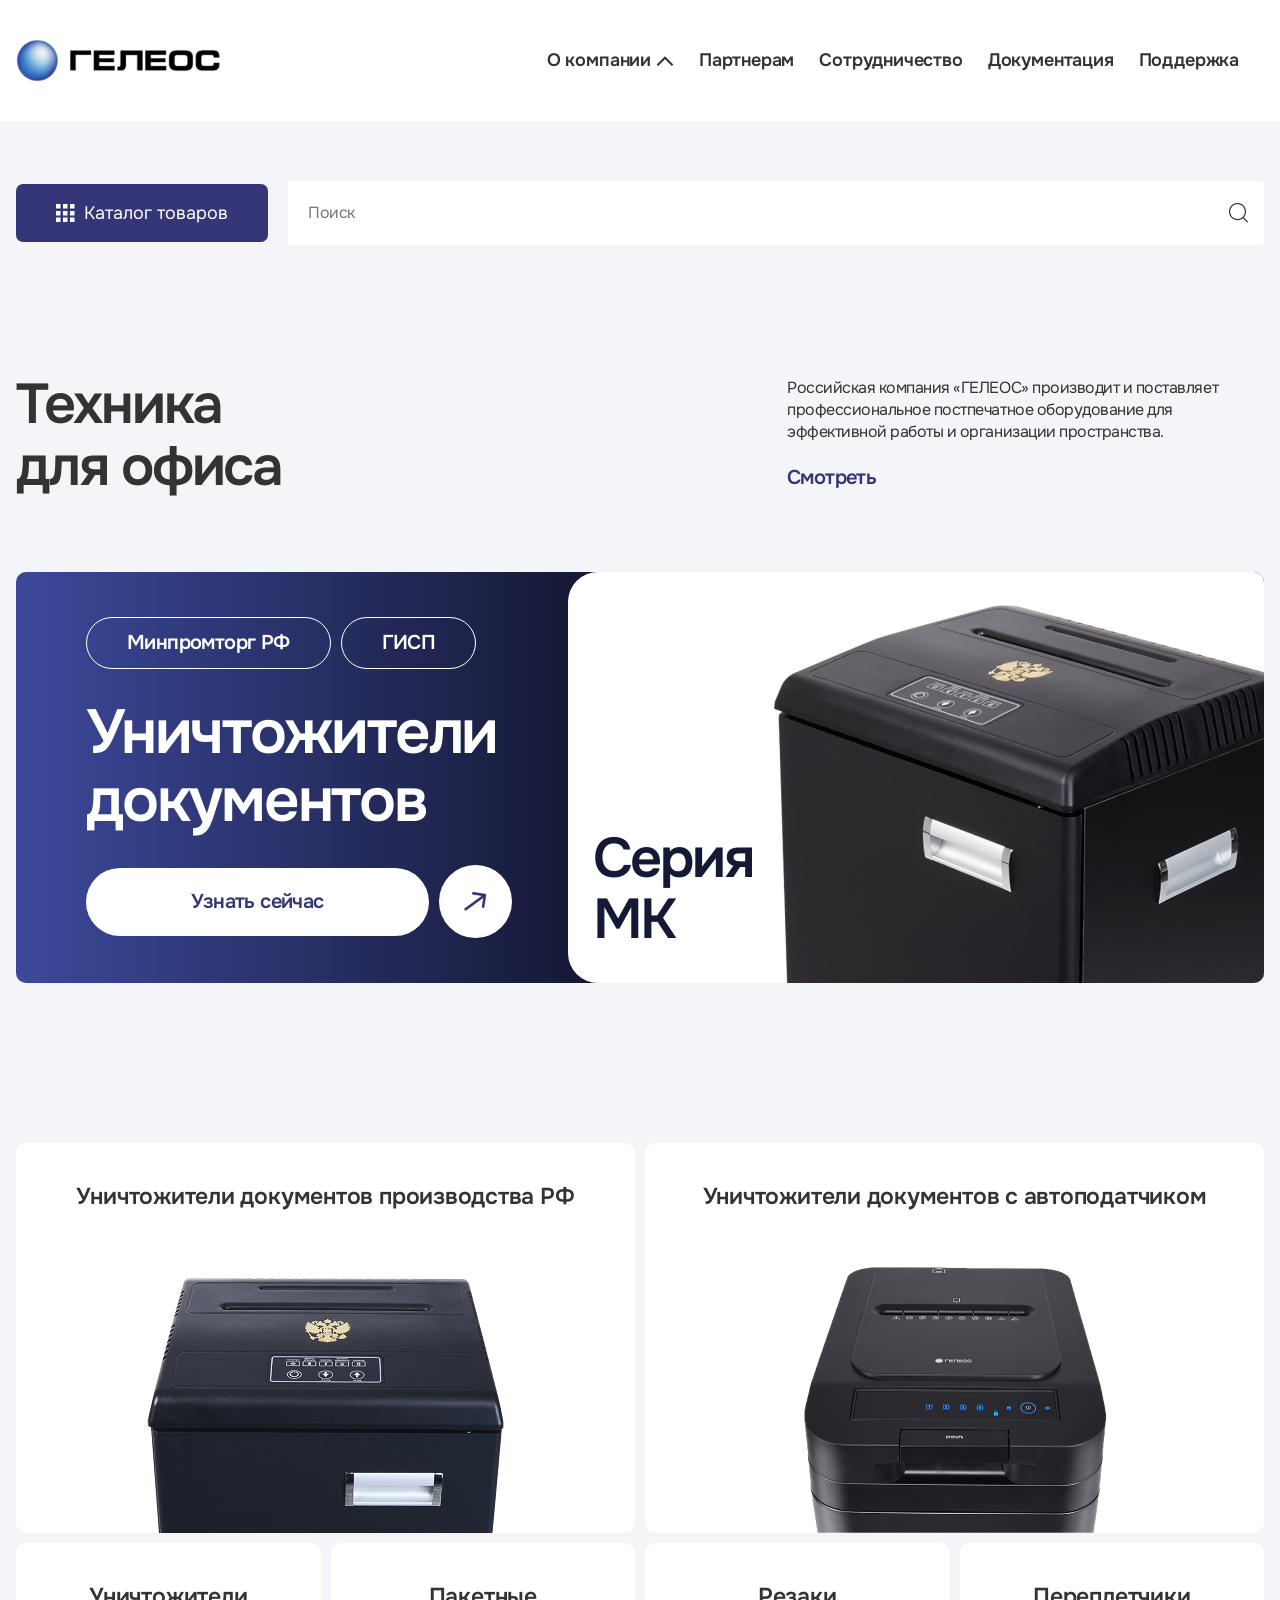
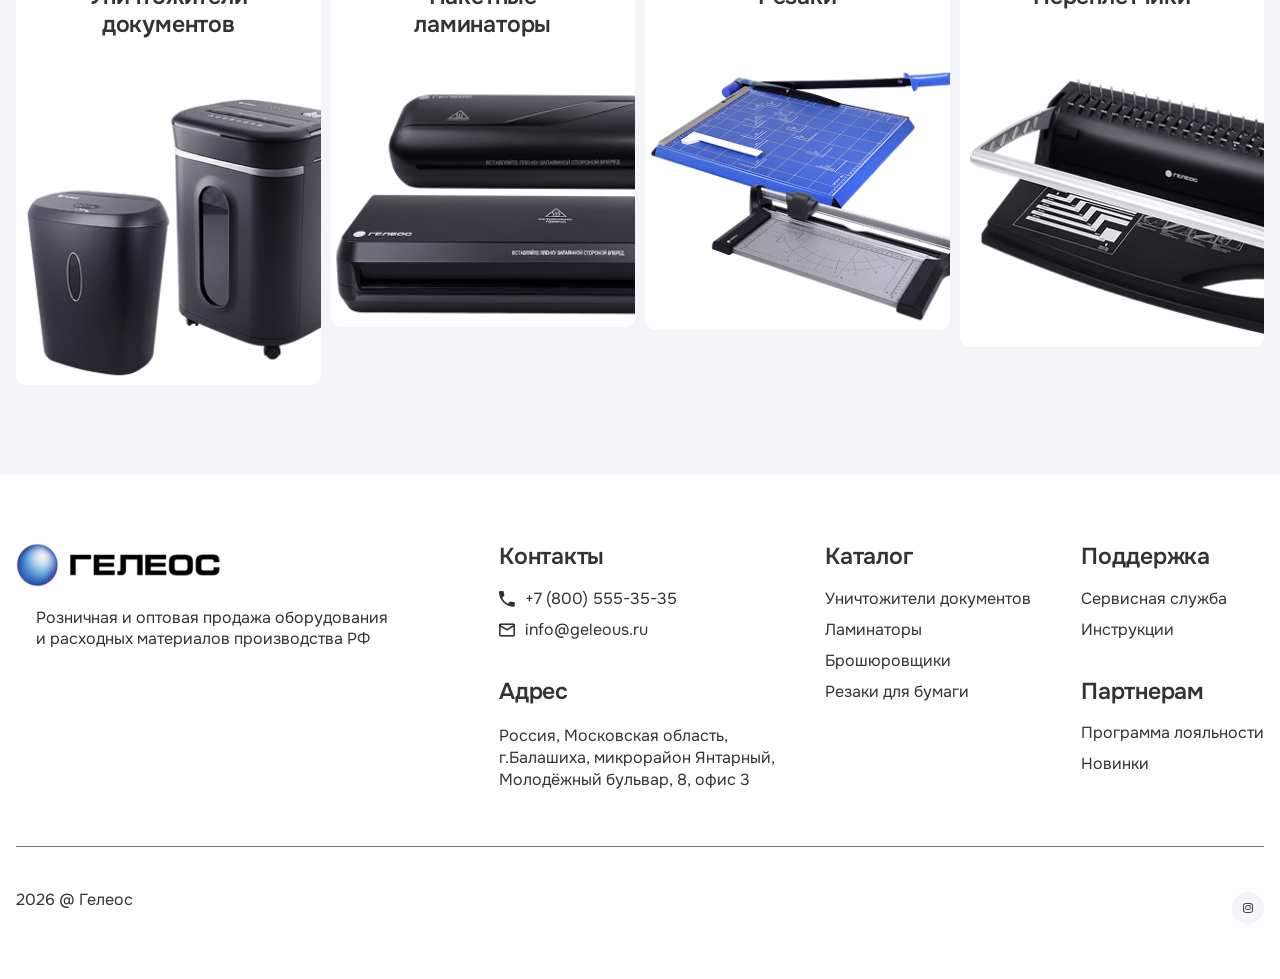
==== commit b63e2cc1: "Доработка отображения картинки" ====
--- a/index.html
+++ b/index.html
@@ -7,9 +7,9 @@
 	<meta name="format-detection" content="telephone=no">
 	<link rel="preconnect" href="https://fonts.googleapis.com">
 	<link rel="preconnect" href="https://fonts.gstatic.com" crossorigin>
-	<link href="https://fonts.googleapis.com/css2?family=Onest:wght@100..900&display=swap&_v=20260424182649" rel="stylesheet">
+	<link href="https://fonts.googleapis.com/css2?family=Onest:wght@100..900&display=swap&_v=20260424185508" rel="stylesheet">
 	<!-- <style>body{opacity: 0;}</style> -->
-	<link rel="stylesheet" href="css/style.min.css?_v=20260424182649">
+	<link rel="stylesheet" href="css/style.min.css?_v=20260424185508">
 	<link rel="shortcut icon" href="favicon.ico">
 	<!-- <meta name="robots" content="noindex, nofollow"> -->
 	<meta name="viewport" content="width=device-width, initial-scale=1.0">
@@ -96,8 +96,8 @@
 						</div>
 						<div class="banner__right">
 							<p class="banner__right-text h1">Серия МК</p>
-							<div class="banner__right-img">
-								<picture><source srcset="img/banner/benner.webp" type="image/webp"><img src="img/banner/benner.png" alt="Уничтожители документов"></picture>
+							<div class="banner__right-wrapper-img">
+								<picture><source srcset="img/banner/benner.webp" type="image/webp"><img class="banner__right-img" src="img/banner/benner.png" alt="Уничтожители документов"></picture>
 							</div>
 						</div>
 					</div>
@@ -246,17 +246,17 @@
 			</div>
 		</footer>
 	</div>
-	<div id="popup" aria-hidden="true" class="popup">
-		<div class="popup__wrapper">
-			<div class="popup__content">
-				<button data-close type="button" class="popup__close">Закрыть</button>
-				<div class="popup__text">
-					Text
-				</div>
+	<!-- <div id="popup" aria-hidden="true" class="popup">
+	<div class="popup__wrapper">
+		<div class="popup__content">
+			<button data-close type="button" class="popup__close">Закрыть</button>
+			<div class="popup__text">
+				Text
 			</div>
 		</div>
 	</div>
-	<script src="js/app.min.js?_v=20260424182649"></script>
+</div> -->
+	<script src="js/app.min.js?_v=20260424185508"></script>
 </body>
 
 </html>
--- a/css/style.min.css
+++ b/css/style.min.css
@@ -1 +1 @@
-@font-face{font-family:icons;font-display:swap;src:url(../fonts/icons.eot?3jkkuy);src:url(../fonts/icons.eot?3jkkuy#iefix) format("embedded-opentype"),url(../fonts/icons.ttf?3jkkuy) format("truetype"),url(../fonts/icons.woff?3jkkuy) format("woff"),url(../fonts/icons.svg?3jkkuy#icons) format("svg");font-weight:400;font-style:normal}[class*=" _icon-"]:before,[class^=_icon-]:before{font-family:icons;font-style:normal;font-weight:400;font-variant:normal;text-transform:none;line-height:1;-webkit-font-smoothing:antialiased;-moz-osx-font-smoothing:grayscale}[class*=" _icon-"]:before,[class^=_icon-]:before{display:block}._icon-arrow-menu:before{content:""}._icon-arrow:before{content:""}._icon-tile:before{content:""}._icon-arrow-up:before{content:""}._icon-mail:before{content:""}._icon-instagram:before{content:""}._icon-search:before{content:""}._icon-phone:before{content:""}*{padding:0;margin:0;border:0}*,:after,:before{-webkit-box-sizing:border-box;box-sizing:border-box}body,html{height:100%;min-width:320px}body{color:var(--color-main-text);line-height:1;font-family:Onest;font-size:1rem;-ms-text-size-adjust:100%;-moz-text-size-adjust:100%;-webkit-text-size-adjust:100%;-webkit-font-smoothing:antialiased;-moz-osx-font-smoothing:grayscale}button,input,textarea{font-family:Onest;font-size:inherit}button{cursor:pointer;color:inherit;background-color:inherit}a{color:inherit}a:link,a:visited{text-decoration:none}a:hover{text-decoration:none}ul li{list-style:none}img{vertical-align:top}h1,h2,h3,h4,h5,h6{font-weight:inherit;font-size:inherit}:root{--color-main-bg:#F3F5F8;--color-more-bg:#757575;--color-main-text:#333333;--color-more-primary:#353678;--color-primary:#D3751D;--color-white:#FFFFFF;--color-black:#000000}body{background:var(--color-main-bg)}.lock body{overflow:hidden;-ms-touch-action:none;touch-action:none}.wrapper{min-height:100%;display:-webkit-box;display:-ms-flexbox;display:flex;-webkit-box-orient:vertical;-webkit-box-direction:normal;-ms-flex-direction:column;flex-direction:column;overflow:hidden}.wrapper>main{-webkit-box-flex:1;-ms-flex:1 1 auto;flex:1 1 auto}.wrapper>*{min-width:0}[class*=__container]{max-width:80rem;-webkit-box-sizing:content-box;box-sizing:content-box;margin:0 auto;padding:0 1rem}[class*=-ibg]{position:relative}[class*=-ibg] img{position:absolute;width:100%;height:100%;top:0;left:0;-o-object-fit:cover;object-fit:cover}[class*=-ibg_contain] img{-o-object-fit:contain;object-fit:contain}.search__container{display:-webkit-box;display:-ms-flexbox;display:flex;-webkit-box-align:center;-ms-flex-align:center;align-items:center;border-radius:5px;background:var(--color-white);padding-left:0;padding-right:0}.search__input{-webkit-box-flex:1;-ms-flex:1;flex:1;height:-webkit-fill-available;height:-moz-available;height:stretch;padding:1.3125rem 0 1.3125rem 1.25rem}.search__input:focus{outline:0}.search__btn{-webkit-box-flex:0;-ms-flex:0 0 3.125rem;flex:0 0 3.125rem;font-size:1.25rem;padding-top:1.3125rem;padding-bottom:1.3125rem}.catalog-search__container{display:-webkit-box;display:-ms-flexbox;display:flex;-webkit-box-align:center;-ms-flex-align:center;align-items:center;gap:1.25rem;margin-bottom:8.0625rem}.catalog-search__btn{-webkit-box-flex:0;-ms-flex:0 0 auto;flex:0 0 auto}.catalog-search__search{width:100%;height:-webkit-fill-available;height:-moz-available;height:stretch}.banner-text__container{display:-webkit-box;display:-ms-flexbox;display:flex;-webkit-box-pack:justify;-ms-flex-pack:justify;justify-content:space-between;-webkit-box-align:center;-ms-flex-align:center;align-items:center;gap:1.25rem;margin-bottom:4.6875rem}.banner-text__title{-webkit-box-flex:0;-ms-flex:0 1 18.9375rem;flex:0 1 18.9375rem;display:inline-block}.banner-text__wrapper{-webkit-box-flex:0;-ms-flex:0 1 29.8125rem;flex:0 1 29.8125rem;display:-webkit-box;display:-ms-flexbox;display:flex;-webkit-box-orient:vertical;-webkit-box-direction:normal;-ms-flex-direction:column;flex-direction:column;gap:1.25rem}.banner-text__link{color:var(--color-more-primary)}.banner__container{margin-bottom:10rem}.banner__body{display:-webkit-box;display:-ms-flexbox;display:flex;-webkit-box-align:center;-ms-flex-align:center;align-items:center;gap:3.5rem;background:-webkit-gradient(linear,left top,right top,from(#3c499b),color-stop(45.19%,#151935));background:linear-gradient(90deg,#3c499b 0,#151935 45.19%);border-radius:.625rem;overflow:hidden}.banner__left{-webkit-box-flex:1;-ms-flex:1 1 29.625rem;flex:1 1 29.625rem;display:-webkit-box;display:-ms-flexbox;display:flex;-webkit-box-orient:vertical;-webkit-box-direction:normal;-ms-flex-direction:column;flex-direction:column;gap:1.875rem;padding-top:2.5rem;padding-bottom:2.5rem;padding-left:4.375rem}.banner__tags{display:-webkit-box;display:-ms-flexbox;display:flex;-webkit-box-align:center;-ms-flex-align:center;align-items:center;-ms-flex-wrap:wrap;flex-wrap:wrap;gap:.625rem}.banner__tag{display:-webkit-inline-box;display:-ms-inline-flexbox;display:inline-flex;padding:.5625rem 2.5rem;-webkit-box-pack:center;-ms-flex-pack:center;justify-content:center;-webkit-box-align:center;-ms-flex-align:center;align-items:center;border-radius:2.1875rem;border:.0625rem solid var(--color-white);color:var(--color-white)}.banner__title{color:var(--color-white)}.banner__link{width:100%;display:-webkit-box;display:-ms-flexbox;display:flex;-webkit-box-align:center;-ms-flex-align:center;align-items:center;gap:.625rem}.banner__link-text{-webkit-box-flex:1;-ms-flex:1 1 auto;flex:1 1 auto;border-radius:2.1875rem;background-color:var(--color-white);color:var(--color-more-primary);text-align:center;padding:1.125rem 1.875rem;-webkit-transition:background-color .3s;transition:background-color .3s}.banner__link-icon{-webkit-box-flex:0;-ms-flex:0 0 3.875rem;flex:0 0 3.875rem;font-size:1.4375rem;border-radius:50%;background-color:var(--color-white);color:var(--color-more-primary);padding:1.5625rem 1.5625rem;-webkit-transition:background-color .3s;transition:background-color .3s}.banner__right{-webkit-box-flex:1;-ms-flex:1 1 42.1875rem;flex:1 1 42.1875rem;height:-webkit-fill-available;height:-moz-available;height:stretch;display:-webkit-box;display:-ms-flexbox;display:flex;-webkit-box-align:end;-ms-flex-align:end;align-items:flex-end;-webkit-box-pack:end;-ms-flex-pack:end;justify-content:flex-end;-ms-flex-wrap:wrap;flex-wrap:wrap;gap:1.25rem;background-color:var(--color-white);border-top-left-radius:1.875rem;border-bottom-left-radius:1.875rem;padding-top:1.875rem;padding-left:1.5625rem}.banner__right-img{-webkit-box-flex:1;-ms-flex:1 2 28.125rem;flex:1 2 28.125rem}.banner__right-img img{width:100%;height:-webkit-fill-available;height:-moz-available;height:stretch;-o-object-fit:contain;object-fit:contain;-o-object-position:bottom;object-position:bottom}.banner__right-text{-webkit-box-flex:1;-ms-flex:1;flex:1;color:#141935;white-space:wrap;margin-bottom:2rem}.catalog-menu__container{display:-webkit-box;display:-ms-flexbox;display:flex;-webkit-box-orient:vertical;-webkit-box-direction:normal;-ms-flex-direction:column;flex-direction:column;gap:.625rem}.catalog-menu__top-items{display:-webkit-box;display:-ms-flexbox;display:flex;-ms-flex-wrap:wrap;flex-wrap:wrap;gap:.625rem}.catalog-menu__top-item{-webkit-box-flex:1;-ms-flex:1 1 calc(50% - .625rem);flex:1 1 calc(50% - .625rem);display:-webkit-box;display:-ms-flexbox;display:flex;-webkit-box-orient:vertical;-webkit-box-direction:normal;-ms-flex-direction:column;flex-direction:column;-webkit-box-align:center;-ms-flex-align:center;align-items:center;-webkit-box-pack:center;-ms-flex-pack:center;justify-content:center;gap:3rem;padding:2.5rem 2.5rem 0 2.5rem;background-color:var(--color-white);border-radius:.625rem}.catalog-menu__top-item-text{text-align:center}.catalog-menu__top-item-img{max-width:28.0625rem;height:100%}.catalog-menu__top-item-img img{width:100%;height:-webkit-fill-available;height:-moz-available;height:stretch;-o-object-position:bottom;object-position:bottom}.catalog-menu__items{display:-webkit-box;display:-ms-flexbox;display:flex;gap:.625rem;overflow-x:auto;overflow-y:visible;padding-bottom:.625rem}.catalog-menu__item{min-width:13.25rem;height:-webkit-fill-available;height:-moz-available;height:stretch;-webkit-box-flex:1;-ms-flex:1 1 19.5625rem;flex:1 1 19.5625rem;display:-webkit-box;display:-ms-flexbox;display:flex;-webkit-box-orient:vertical;-webkit-box-direction:normal;-ms-flex-direction:column;flex-direction:column;-webkit-box-align:center;-ms-flex-align:center;align-items:center;-webkit-box-pack:center;-ms-flex-pack:center;justify-content:center;gap:3rem;overflow:hidden;background-color:var(--color-white);border-radius:.625rem}.catalog-menu__item-text{display:inline-block;padding:2.5rem 2.5rem 0 2.5rem;text-align:center}.catalog-menu__item-img{width:100%;height:100%}.catalog-menu__item-img img{width:100%;height:-webkit-fill-available;height:-moz-available;height:stretch;-o-object-fit:contain;object-fit:contain;-o-object-position:bottom;object-position:bottom}.h1{font-size:3.5rem;font-style:normal;font-weight:600;line-height:110%;letter-spacing:-2.24px}.h2{font-size:2.8125rem;font-style:normal;font-weight:600;line-height:110%;letter-spacing:-.45px}.h3{font-size:1.4375rem;font-style:normal;font-weight:600;line-height:120%;letter-spacing:-.23px}.h4{font-size:1.25rem;font-style:normal;font-weight:600;line-height:160%;letter-spacing:-.6px}.h5{font-size:1rem;font-style:normal;font-weight:400;line-height:136%;letter-spacing:-.48px}.btn{display:-webkit-inline-box;display:-ms-inline-flexbox;display:inline-flex;padding:1.25rem 2.5rem;-webkit-box-pack:center;-ms-flex-pack:center;justify-content:center;-webkit-box-align:center;-ms-flex-align:center;align-items:center;border-radius:.4375rem;font-size:1.25rem;background:var(--color-primary);color:var(--color-white);cursor:pointer;-webkit-transition:opacity .3s ease;transition:opacity .3s ease}.btn:visited{color:var(--color-white)}.btn.icon{gap:.625rem}.btn--small{font-size:1.125rem}.btn--more-primary{background:var(--color-more-primary)}.error-page{height:100vh}.error-page__container{height:100%;display:-webkit-box;display:-ms-flexbox;display:flex;-webkit-box-orient:vertical;-webkit-box-direction:normal;-ms-flex-direction:column;flex-direction:column;-webkit-box-align:center;-ms-flex-align:center;align-items:center;-webkit-box-pack:center;-ms-flex-pack:center;justify-content:center;gap:1.25rem;padding:2.5rem 0}.error-page__title{text-align:center}.error-page__desc{text-align:center}.error-page__row{margin-top:1.25rem}.page{padding-top:3.75rem;padding-bottom:5rem}.icon-menu{display:none}.header{background:var(--color-white)}.header__container{padding-top:2.4375rem;padding-bottom:2.4375rem;position:relative}.header__logo{display:-webkit-box;display:-ms-flexbox;display:flex;-webkit-box-align:center;-ms-flex-align:center;align-items:center;-webkit-box-pack:justify;-ms-flex-pack:justify;justify-content:space-between;gap:.625rem}.header__logo-link{display:block;width:12.8125rem}.header__logo-img{width:100%;-o-object-fit:contain;object-fit:contain;-o-object-position:center;object-position:center}.menu__list{display:-webkit-box;display:-ms-flexbox;display:flex;-webkit-box-align:center;-ms-flex-align:center;align-items:center;-ms-flex-wrap:wrap;flex-wrap:wrap;gap:1.5625rem}.menu__item{position:relative}.menu__item.sublist-active .menu__sublist{display:-webkit-box;display:-ms-flexbox;display:flex}.menu__item.sublist-active ._icon-arrow-menu:before{-webkit-transform:rotate(180deg);-ms-transform:rotate(180deg);transform:rotate(180deg)}.menu__link{display:-webkit-inline-box;display:-ms-inline-flexbox;display:inline-flex;-webkit-box-orient:horizontal;-webkit-box-direction:reverse;-ms-flex-direction:row-reverse;flex-direction:row-reverse;-webkit-box-pack:center;-ms-flex-pack:center;justify-content:center;-webkit-box-align:center;-ms-flex-align:center;align-items:center;gap:.3125rem;font-size:1.125rem;font-style:normal;font-weight:600;line-height:120%;letter-spacing:-.18px}.menu__link--btn{margin-top:9.1875rem}.menu__link._icon-arrow-menu:before{-webkit-transition:-webkit-transform .3s ease;transition:-webkit-transform .3s ease;transition:transform .3s ease;transition:transform .3s ease,-webkit-transform .3s ease}.menu__link.active,.menu__link.active._icon-arrow-menu{color:var(--color-more-primary)}.menu__sublist{display:none}.menu__sublist--active{display:block}.footer{background-color:var(--color-white)}.footer__container{padding-top:4.25rem;padding-bottom:3.4375rem}.footer__top{display:-webkit-box;display:-ms-flexbox;display:flex;-webkit-box-pack:justify;-ms-flex-pack:justify;justify-content:space-between;gap:1.25rem;padding-bottom:3.4375rem;border-bottom:1px solid var(--color-more-bg)}.footer__top-left{-webkit-box-flex:1;-ms-flex:1 1 18.75rem;flex:1 1 18.75rem}.footer__logo{display:block;width:12.8125rem;margin-bottom:1.25rem}.footer__logo-img{width:100%;-o-object-fit:contain;object-fit:contain;-o-object-position:center;object-position:center}.footer__description{margin-left:1.25rem}.footer__description p{line-height:136%}.footer__top-right{-webkit-box-flex:1;-ms-flex:1 1 auto;flex:1 1 auto}.footer__row{display:-webkit-box;display:-ms-flexbox;display:flex;-webkit-box-pack:end;-ms-flex-pack:end;justify-content:flex-end;gap:1.25rem 3.125rem}.footer__column{display:-webkit-box;display:-ms-flexbox;display:flex;-webkit-box-orient:vertical;-webkit-box-direction:normal;-ms-flex-direction:column;flex-direction:column;gap:2.5rem 1.25rem}.footer__column-title{margin-bottom:1.25rem}.footer__list{display:-webkit-box;display:-ms-flexbox;display:flex;-webkit-box-orient:vertical;-webkit-box-direction:normal;-ms-flex-direction:column;flex-direction:column;gap:.9375rem}.footer__link{display:-webkit-box;display:-ms-flexbox;display:flex;-webkit-box-align:center;-ms-flex-align:center;align-items:center;gap:.625rem}.footer__text{line-height:136%}.footer__bottom{padding-top:2.8125rem;display:-webkit-box;display:-ms-flexbox;display:flex;-ms-flex-wrap:wrap;flex-wrap:wrap;-webkit-box-pack:justify;-ms-flex-pack:justify;justify-content:space-between;gap:1.25rem}.footer__wrapper-icon{width:2rem;height:2rem;background-color:var(--color-main-bg);border-radius:50%;display:-webkit-box;display:-ms-flexbox;display:flex;-webkit-box-align:center;-ms-flex-align:center;align-items:center;-webkit-box-pack:center;-ms-flex-pack:center;justify-content:center}.footer__icon{font-size:.625rem}@media (min-width:61.99875em){.banner__title{font-size:3.875rem!important}.menu__item.sublist-active .menu__sublist{-ms-flex-wrap:wrap;flex-wrap:wrap;gap:1.25rem 2.5rem}.menu__link--btn{display:none}.menu__sublist{max-width:39.75rem;width:-webkit-max-content;width:-moz-max-content;width:max-content;position:absolute;top:100%;left:0;background:var(--color-white);padding:1.25rem;border-radius:.625rem;-webkit-box-shadow:0 .25rem .375rem rgba(0,0,0,.1);box-shadow:0 .25rem .375rem rgba(0,0,0,.1)}}@media (max-width:82em){.header__btn{display:none}}@media (max-width:61.99875em){.search__input{padding:1.25rem 0 1.25rem 1.25rem}.search__btn{padding:1.25rem 0 1.25rem 0}.catalog-search__container{gap:.625rem}.catalog-search__btn{-webkit-box-flex:1;-ms-flex:1 0 auto;flex:1 0 auto}.catalog-search__btn .btn{width:100%;padding-top:1.25rem;padding-bottom:1.25rem;font-size:1.0625rem}.catalog-search__search{-webkit-box-flex:0;-ms-flex:0 2 36.4375rem;flex:0 2 36.4375rem}.banner__container{margin-bottom:7.5rem}.banner__body{-webkit-box-orient:vertical;-webkit-box-direction:normal;-ms-flex-direction:column;flex-direction:column;gap:1.875rem;overflow:visible}.banner__left{-webkit-box-flex:1;-ms-flex:1;flex:1;padding-right:4.375rem}.banner__right{-webkit-box-flex:1;-ms-flex:1;flex:1;border-bottom-left-radius:0;border-top-right-radius:1.875rem}.h1{font-size:3.4375rem;letter-spacing:-2.2px}.h2{font-size:2.1875rem;letter-spacing:-.35px}.h3{font-size:1.125rem;letter-spacing:-.18px}.h4{font-size:1.0625rem;letter-spacing:-.51px}.h5{font-size:.9375rem;letter-spacing:-.45px}.btn{font-size:1.0625rem;padding:.8125rem 1.6875rem}.btn--small{font-size:.7734375rem;padding:.875rem 1.75rem}.page{padding-top:3.75rem;padding-bottom:3.75rem}.icon-menu{display:block;position:relative;width:2.875rem;height:1.375rem;cursor:pointer;z-index:5}.icon-menu span,.icon-menu::after,.icon-menu::before{content:"";-webkit-transition:all .3s ease 0s;transition:all .3s ease 0s;right:0;position:absolute;width:100%;height:.125rem;background-color:var(--color-more-primary)}.icon-menu::before{top:0}.icon-menu::after{bottom:0}.icon-menu span{top:calc(50% - .0625rem);width:40%}.menu-open .icon-menu span{width:0}.menu-open .icon-menu::before{top:calc(50% - .0625rem);-webkit-transform:rotate(-45deg);-ms-transform:rotate(-45deg);transform:rotate(-45deg)}.menu-open .icon-menu::after{bottom:calc(50% - .0625rem);-webkit-transform:rotate(45deg);-ms-transform:rotate(45deg);transform:rotate(45deg)}.header__container{padding-top:1.3125rem;padding-bottom:1.3125rem}.menu__body{visibility:hidden;opacity:0;-webkit-transform:translateY(.75rem) scale(.98);-ms-transform:translateY(.75rem) scale(.98);transform:translateY(.75rem) scale(.98);pointer-events:none;overflow-x:auto;max-width:17.625rem;width:100%;background:var(--color-white);border-radius:0 0 0 .625rem;position:absolute;top:100%;right:0;-webkit-transition:opacity .35s cubic-bezier(.22,1,.36,1),visibility .35s ease,-webkit-transform .35s cubic-bezier(.22,1,.36,1);transition:opacity .35s cubic-bezier(.22,1,.36,1),visibility .35s ease,-webkit-transform .35s cubic-bezier(.22,1,.36,1);transition:opacity .35s cubic-bezier(.22,1,.36,1),transform .35s cubic-bezier(.22,1,.36,1),visibility .35s ease;transition:opacity .35s cubic-bezier(.22,1,.36,1),transform .35s cubic-bezier(.22,1,.36,1),visibility .35s ease,-webkit-transform .35s cubic-bezier(.22,1,.36,1);will-change:opacity,transform;z-index:10;-webkit-transition:visibility .3s ease;transition:visibility .3s ease}.menu-open .menu__body{visibility:visible;opacity:1;-webkit-transform:translateY(0) scale(1);-ms-transform:translateY(0) scale(1);transform:translateY(0) scale(1);pointer-events:auto}.menu__list{-webkit-box-orient:vertical;-webkit-box-direction:normal;-ms-flex-direction:column;flex-direction:column;-webkit-box-pack:start;-ms-flex-pack:start;justify-content:flex-start;text-align:left;padding:1.25rem}.menu__item{width:100%;-webkit-box-orient:vertical;-webkit-box-direction:normal;-ms-flex-direction:column;flex-direction:column;-webkit-box-align:start;-ms-flex-align:start;align-items:flex-start}.menu__sublist{-webkit-box-orient:vertical;-webkit-box-direction:normal;-ms-flex-direction:column;flex-direction:column;gap:.625rem;margin-left:1.25rem;margin-top:.9375rem}.footer__row{gap:1.25rem}}@media (max-width:61.99875em)and (max-width:61.99875em){.catalog-search__btn .btn{padding-top:1.1875rem;padding-bottom:1.1875rem}}@media (max-width:61.99875em)and (max-width:33.74875em){.catalog-search__btn .btn{padding-top:.75rem;padding-bottom:.75rem}.menu__body{max-width:100%}}@media (max-width:61.99875em)and (max-width:26.87375em){.catalog-search__btn .btn{padding-top:.6875rem;padding-bottom:.6875rem}}@media (max-width:47.99875em){.catalog-search__container{margin-bottom:6.0625rem}.banner-text__container{-webkit-box-orient:vertical;-webkit-box-direction:normal;-ms-flex-direction:column;flex-direction:column;-webkit-box-pack:start;-ms-flex-pack:start;justify-content:flex-start;-webkit-box-align:start;-ms-flex-align:start;align-items:flex-start;gap:.625rem}.banner-text__title{-webkit-box-flex:1;-ms-flex:1;flex:1}.banner-text__wrapper{-webkit-box-flex:1;-ms-flex:1;flex:1}.banner__left{padding:2.5rem 3.125rem}.banner__link-text{padding:.9375rem 1.5625rem}.banner__link-icon{-webkit-box-flex:0;-ms-flex:0 0 3.5625rem;flex:0 0 3.5625rem;font-size:1.125rem;padding:1.25rem 1.25rem}.catalog-menu__items{height:17.9375rem}.catalog-menu__item-img img{-o-object-fit:contain;object-fit:contain}.h1{font-size:2.6875rem;letter-spacing:-1.72px}.h2{font-size:1.5625rem;line-height:120%;letter-spacing:-.25px}.h3{font-size:1.125rem;line-height:112%}.h4{font-size:1.0625rem;font-weight:500;letter-spacing:-.51px}.error-page__container{gap:.625rem;padding:1.25rem 0}.page{padding-top:2.5rem;padding-bottom:2.5rem}.footer__top{-webkit-box-orient:vertical;-webkit-box-direction:normal;-ms-flex-direction:column;flex-direction:column;gap:2.5rem}.footer__top-left{-webkit-box-flex:1;-ms-flex:1 1 auto;flex:1 1 auto}.footer__description{margin-left:0}.footer__row{-webkit-box-pack:start;-ms-flex-pack:start;justify-content:flex-start;-ms-flex-wrap:wrap;flex-wrap:wrap;gap:1.25rem 3.375rem}.footer__column{gap:1.5625rem 5.25rem;-webkit-box-orient:horizontal;-webkit-box-direction:normal;-ms-flex-direction:row;flex-direction:row}.footer__column--contacts{-webkit-box-flex:1;-ms-flex:1 1 100%;flex:1 1 100%}}@media (max-width:43.8125rem){.footer__column{width:100%}.footer__column--support{-webkit-box-ordinal-group:2;-ms-flex-order:1;order:1;gap:.9375rem}.footer__column--support .footer__column-item{-webkit-box-flex:1;-ms-flex:1 1 calc(50% - .9375rem);flex:1 1 calc(50% - .9375rem)}.footer__column--catalog{-webkit-box-ordinal-group:3;-ms-flex-order:2;order:2}.footer__column--catalog .footer__list{-webkit-box-orient:horizontal;-webkit-box-direction:normal;-ms-flex-direction:row;flex-direction:row;-ms-flex-wrap:wrap;flex-wrap:wrap}.footer__column--catalog .footer__list .footer__list-item{-webkit-box-flex:1;-ms-flex:1 1 calc(50% - .9375rem);flex:1 1 calc(50% - .9375rem)}.footer__column--contacts{-webkit-box-orient:vertical;-webkit-box-direction:normal;-ms-flex-direction:column;flex-direction:column;-webkit-box-ordinal-group:1;-ms-flex-order:0;order:0}.footer__column--contacts .footer__list{-webkit-box-orient:horizontal;-webkit-box-direction:normal;-ms-flex-direction:row;flex-direction:row}.footer__column--contacts .footer__list .footer__list-item{-webkit-box-flex:1;-ms-flex:1 1 calc(50% - .9375rem);flex:1 1 calc(50% - .9375rem)}.footer__column-item{width:100%}}@media (max-width:33.74875em){.search__input{padding:.75rem 0 .75rem 1.25rem}.search__btn{padding:.75rem 0 .75rem 0}.catalog-search__btn .btn span{display:none}.banner__container{margin-bottom:5rem}.menu__link--btn{margin-top:6.25rem}.menu__link--btn{width:100%}.footer__column--support{-webkit-box-ordinal-group:2;-ms-flex-order:1;order:1;width:100%;gap:.9375rem 2.9375rem}.footer__column--support .footer__column-item{-webkit-box-flex:1;-ms-flex:1 1 calc(50% - 2.9375rem);flex:1 1 calc(50% - 2.9375rem)}}@media (max-width:26.87375em){.search__input{padding:.6875rem 0 .6875rem .6875rem}.search__btn{padding:.6875rem 0 .6875rem 0}.catalog-search__container{-ms-flex-wrap:wrap;flex-wrap:wrap}.catalog-search__btn{-webkit-box-flex:1;-ms-flex:1;flex:1}.catalog-search__btn .btn{font-size:.9375rem}.catalog-search__search{-webkit-box-flex:1;-ms-flex:1;flex:1}}@media (max-width:23.436875em){.banner__title{font-size:2.375rem!important}.banner__right-text{font-size:2.375rem!important}}@media (any-hover:hover){.banner__link:hover .banner__link-text{background-color:var(--color-more-primary);color:var(--color-white)}.banner__link:hover .banner__link-icon{background-color:var(--color-more-primary);color:var(--color-white)}.btn:hover{opacity:.9}.menu__link:hover,.menu__link:hover._icon-arrow-menu{color:var(--color-more-primary)}.menu__subitem:hover .menu__sublink{color:var(--color-more-primary)}.footer__link:hover{color:var(--color-more-primary)}}+@font-face{font-family:icons;font-display:swap;src:url(../fonts/icons.eot?3jkkuy);src:url(../fonts/icons.eot?3jkkuy#iefix) format("embedded-opentype"),url(../fonts/icons.ttf?3jkkuy) format("truetype"),url(../fonts/icons.woff?3jkkuy) format("woff"),url(../fonts/icons.svg?3jkkuy#icons) format("svg");font-weight:400;font-style:normal}[class*=" _icon-"]:before,[class^=_icon-]:before{font-family:icons;font-style:normal;font-weight:400;font-variant:normal;text-transform:none;line-height:1;-webkit-font-smoothing:antialiased;-moz-osx-font-smoothing:grayscale}[class*=" _icon-"]:before,[class^=_icon-]:before{display:block}._icon-arrow-menu:before{content:""}._icon-arrow:before{content:""}._icon-tile:before{content:""}._icon-arrow-up:before{content:""}._icon-mail:before{content:""}._icon-instagram:before{content:""}._icon-search:before{content:""}._icon-phone:before{content:""}*{padding:0;margin:0;border:0}*,:after,:before{-webkit-box-sizing:border-box;box-sizing:border-box}body,html{height:100%;min-width:320px}body{color:var(--color-main-text);line-height:1;font-family:Onest;font-size:1rem;-ms-text-size-adjust:100%;-moz-text-size-adjust:100%;-webkit-text-size-adjust:100%;-webkit-font-smoothing:antialiased;-moz-osx-font-smoothing:grayscale}button,input,textarea{font-family:Onest;font-size:inherit}button{cursor:pointer;color:inherit;background-color:inherit}a{color:inherit}a:link,a:visited{text-decoration:none}a:hover{text-decoration:none}ul li{list-style:none}img{vertical-align:top}h1,h2,h3,h4,h5,h6{font-weight:inherit;font-size:inherit}:root{--color-main-bg:#F3F5F8;--color-more-bg:#757575;--color-main-text:#333333;--color-more-primary:#353678;--color-primary:#D3751D;--color-white:#FFFFFF;--color-black:#000000}body{background:var(--color-main-bg)}.lock body{overflow:hidden;-ms-touch-action:none;touch-action:none}.wrapper{min-height:100%;display:-webkit-box;display:-ms-flexbox;display:flex;-webkit-box-orient:vertical;-webkit-box-direction:normal;-ms-flex-direction:column;flex-direction:column;overflow:hidden}.wrapper>main{-webkit-box-flex:1;-ms-flex:1 1 auto;flex:1 1 auto}.wrapper>*{min-width:0}[class*=__container]{max-width:80rem;-webkit-box-sizing:content-box;box-sizing:content-box;margin:0 auto;padding:0 1rem}[class*=-ibg]{position:relative}[class*=-ibg] img{position:absolute;width:100%;height:100%;top:0;left:0;-o-object-fit:cover;object-fit:cover}[class*=-ibg_contain] img{-o-object-fit:contain;object-fit:contain}.search__container{display:-webkit-box;display:-ms-flexbox;display:flex;-webkit-box-align:center;-ms-flex-align:center;align-items:center;border-radius:5px;background:var(--color-white);padding-left:0;padding-right:0}.search__input{-webkit-box-flex:1;-ms-flex:1;flex:1;height:-webkit-fill-available;height:-moz-available;height:stretch;padding:1.3125rem 0 1.3125rem 1.25rem}.search__input:focus{outline:0}.search__btn{-webkit-box-flex:0;-ms-flex:0 0 3.125rem;flex:0 0 3.125rem;font-size:1.25rem;padding-top:1.3125rem;padding-bottom:1.3125rem}.catalog-search__container{display:-webkit-box;display:-ms-flexbox;display:flex;-webkit-box-align:center;-ms-flex-align:center;align-items:center;gap:1.25rem;margin-bottom:8.0625rem}.catalog-search__btn{-webkit-box-flex:0;-ms-flex:0 0 auto;flex:0 0 auto}.catalog-search__search{width:100%;height:-webkit-fill-available;height:-moz-available;height:stretch}.banner-text__container{display:-webkit-box;display:-ms-flexbox;display:flex;-webkit-box-pack:justify;-ms-flex-pack:justify;justify-content:space-between;-webkit-box-align:center;-ms-flex-align:center;align-items:center;gap:1.25rem;margin-bottom:4.6875rem}.banner-text__title{-webkit-box-flex:0;-ms-flex:0 1 18.9375rem;flex:0 1 18.9375rem;display:inline-block}.banner-text__wrapper{-webkit-box-flex:0;-ms-flex:0 1 29.8125rem;flex:0 1 29.8125rem;display:-webkit-box;display:-ms-flexbox;display:flex;-webkit-box-orient:vertical;-webkit-box-direction:normal;-ms-flex-direction:column;flex-direction:column;gap:1.25rem}.banner-text__link{color:var(--color-more-primary)}.banner__container{margin-bottom:10rem}.banner__body{display:-webkit-box;display:-ms-flexbox;display:flex;-webkit-box-align:center;-ms-flex-align:center;align-items:center;gap:3.5rem;background:-webkit-gradient(linear,left top,right top,from(#3c499b),color-stop(45.19%,#151935));background:linear-gradient(90deg,#3c499b 0,#151935 45.19%);border-radius:.625rem;overflow:hidden}.banner__left{-webkit-box-flex:1;-ms-flex:1 1 29.625rem;flex:1 1 29.625rem;display:-webkit-box;display:-ms-flexbox;display:flex;-webkit-box-orient:vertical;-webkit-box-direction:normal;-ms-flex-direction:column;flex-direction:column;gap:1.875rem;padding-top:2.5rem;padding-bottom:2.5rem;padding-left:4.375rem}.banner__tags{display:-webkit-box;display:-ms-flexbox;display:flex;-webkit-box-align:center;-ms-flex-align:center;align-items:center;-ms-flex-wrap:wrap;flex-wrap:wrap;gap:.625rem}.banner__tag{display:-webkit-inline-box;display:-ms-inline-flexbox;display:inline-flex;padding:.5625rem 2.5rem;-webkit-box-pack:center;-ms-flex-pack:center;justify-content:center;-webkit-box-align:center;-ms-flex-align:center;align-items:center;border-radius:2.1875rem;border:.0625rem solid var(--color-white);color:var(--color-white)}.banner__title{color:var(--color-white)}.banner__link{width:100%;display:-webkit-box;display:-ms-flexbox;display:flex;-webkit-box-align:center;-ms-flex-align:center;align-items:center;gap:.625rem}.banner__link-text{-webkit-box-flex:1;-ms-flex:1 1 auto;flex:1 1 auto;border-radius:2.1875rem;background-color:var(--color-white);color:var(--color-more-primary);text-align:center;padding:1.125rem 1.875rem;-webkit-transition:background-color .3s;transition:background-color .3s}.banner__link-icon{-webkit-box-flex:0;-ms-flex:0 0 3.875rem;flex:0 0 3.875rem;font-size:1.4375rem;border-radius:50%;background-color:var(--color-white);color:var(--color-more-primary);padding:1.5625rem 1.5625rem;-webkit-transition:background-color .3s;transition:background-color .3s}.banner__right{-webkit-box-flex:1;-ms-flex:1 1 42.1875rem;flex:1 1 42.1875rem;height:-webkit-fill-available;height:-moz-available;height:stretch;display:-webkit-box;display:-ms-flexbox;display:flex;-webkit-box-align:end;-ms-flex-align:end;align-items:flex-end;-webkit-box-pack:end;-ms-flex-pack:end;justify-content:flex-end;-ms-flex-wrap:wrap;flex-wrap:wrap;gap:1.25rem;background-color:var(--color-white);border-top-left-radius:1.875rem;border-bottom-left-radius:1.875rem;padding-top:1.875rem;padding-left:1.5625rem}.banner__right-wrapper-img{-webkit-box-flex:1;-ms-flex:1 2 28.125rem;flex:1 2 28.125rem;height:100%}.banner__right-img{width:100%;height:-webkit-fill-available;height:-moz-available;height:stretch;-o-object-fit:contain;object-fit:contain;-o-object-position:bottom;object-position:bottom}.banner__right-text{-webkit-box-flex:1;-ms-flex:1;flex:1;color:#141935;white-space:wrap;margin-bottom:2rem}.catalog-menu__container{display:-webkit-box;display:-ms-flexbox;display:flex;-webkit-box-orient:vertical;-webkit-box-direction:normal;-ms-flex-direction:column;flex-direction:column;gap:.625rem}.catalog-menu__top-items{display:-webkit-box;display:-ms-flexbox;display:flex;-ms-flex-wrap:wrap;flex-wrap:wrap;gap:.625rem}.catalog-menu__top-item{-webkit-box-flex:1;-ms-flex:1 1 calc(50% - .625rem);flex:1 1 calc(50% - .625rem);display:-webkit-box;display:-ms-flexbox;display:flex;-webkit-box-orient:vertical;-webkit-box-direction:normal;-ms-flex-direction:column;flex-direction:column;-webkit-box-align:center;-ms-flex-align:center;align-items:center;-webkit-box-pack:center;-ms-flex-pack:center;justify-content:center;gap:3rem;padding:2.5rem 2.5rem 0 2.5rem;background-color:var(--color-white);border-radius:.625rem}.catalog-menu__top-item-text{text-align:center}.catalog-menu__top-item-img{max-width:28.0625rem;height:100%}.catalog-menu__top-item-img img{width:100%;height:-webkit-fill-available;height:-moz-available;height:stretch;-o-object-position:bottom;object-position:bottom}.catalog-menu__items{display:-webkit-box;display:-ms-flexbox;display:flex;gap:.625rem;overflow-x:auto;overflow-y:visible;padding-bottom:.625rem}.catalog-menu__item{min-width:13.25rem;height:-webkit-fill-available;height:-moz-available;height:stretch;-webkit-box-flex:1;-ms-flex:1 1 19.5625rem;flex:1 1 19.5625rem;display:-webkit-box;display:-ms-flexbox;display:flex;-webkit-box-orient:vertical;-webkit-box-direction:normal;-ms-flex-direction:column;flex-direction:column;-webkit-box-align:center;-ms-flex-align:center;align-items:center;-webkit-box-pack:center;-ms-flex-pack:center;justify-content:center;gap:3rem;overflow:hidden;background-color:var(--color-white);border-radius:.625rem}.catalog-menu__item-text{display:inline-block;padding:2.5rem 2.5rem 0 2.5rem;text-align:center}.catalog-menu__item-img{width:100%;height:100%}.catalog-menu__item-img img{width:100%;height:-webkit-fill-available;height:-moz-available;height:stretch;-o-object-fit:contain;object-fit:contain;-o-object-position:bottom;object-position:bottom}.h1{font-size:3.5rem;font-style:normal;font-weight:600;line-height:110%;letter-spacing:-2.24px}.h2{font-size:2.8125rem;font-style:normal;font-weight:600;line-height:110%;letter-spacing:-.45px}.h3{font-size:1.4375rem;font-style:normal;font-weight:600;line-height:120%;letter-spacing:-.23px}.h4{font-size:1.25rem;font-style:normal;font-weight:600;line-height:160%;letter-spacing:-.6px}.h5{font-size:1rem;font-style:normal;font-weight:400;line-height:136%;letter-spacing:-.48px}.btn{display:-webkit-inline-box;display:-ms-inline-flexbox;display:inline-flex;padding:1.25rem 2.5rem;-webkit-box-pack:center;-ms-flex-pack:center;justify-content:center;-webkit-box-align:center;-ms-flex-align:center;align-items:center;border-radius:.4375rem;font-size:1.25rem;background:var(--color-primary);color:var(--color-white);cursor:pointer;-webkit-transition:opacity .3s ease;transition:opacity .3s ease}.btn:visited{color:var(--color-white)}.btn.icon{gap:.625rem}.btn--small{font-size:1.125rem}.btn--more-primary{background:var(--color-more-primary)}.error-page{height:100vh}.error-page__container{height:100%;display:-webkit-box;display:-ms-flexbox;display:flex;-webkit-box-orient:vertical;-webkit-box-direction:normal;-ms-flex-direction:column;flex-direction:column;-webkit-box-align:center;-ms-flex-align:center;align-items:center;-webkit-box-pack:center;-ms-flex-pack:center;justify-content:center;gap:1.25rem;padding:2.5rem 0}.error-page__title{text-align:center}.error-page__desc{text-align:center}.error-page__row{margin-top:1.25rem}.page{padding-top:3.75rem;padding-bottom:5rem}.icon-menu{display:none}.header{background:var(--color-white)}.header__container{padding-top:2.4375rem;padding-bottom:2.4375rem;position:relative}.header__logo{display:-webkit-box;display:-ms-flexbox;display:flex;-webkit-box-align:center;-ms-flex-align:center;align-items:center;-webkit-box-pack:justify;-ms-flex-pack:justify;justify-content:space-between;gap:.625rem}.header__logo-link{display:block;width:12.8125rem}.header__logo-img{width:100%;-o-object-fit:contain;object-fit:contain;-o-object-position:center;object-position:center}.menu__list{display:-webkit-box;display:-ms-flexbox;display:flex;-webkit-box-align:center;-ms-flex-align:center;align-items:center;-ms-flex-wrap:wrap;flex-wrap:wrap;gap:1.5625rem}.menu__item{position:relative}.menu__item.sublist-active .menu__sublist{display:-webkit-box;display:-ms-flexbox;display:flex}.menu__item.sublist-active ._icon-arrow-menu:before{-webkit-transform:rotate(180deg);-ms-transform:rotate(180deg);transform:rotate(180deg)}.menu__link{display:-webkit-inline-box;display:-ms-inline-flexbox;display:inline-flex;-webkit-box-orient:horizontal;-webkit-box-direction:reverse;-ms-flex-direction:row-reverse;flex-direction:row-reverse;-webkit-box-pack:center;-ms-flex-pack:center;justify-content:center;-webkit-box-align:center;-ms-flex-align:center;align-items:center;gap:.3125rem;font-size:1.125rem;font-style:normal;font-weight:600;line-height:120%;letter-spacing:-.18px}.menu__link--btn{margin-top:9.1875rem}.menu__link._icon-arrow-menu:before{-webkit-transition:-webkit-transform .3s ease;transition:-webkit-transform .3s ease;transition:transform .3s ease;transition:transform .3s ease,-webkit-transform .3s ease}.menu__link.active,.menu__link.active._icon-arrow-menu{color:var(--color-more-primary)}.menu__sublist{display:none}.menu__sublist--active{display:block}.footer{background-color:var(--color-white)}.footer__container{padding-top:4.25rem;padding-bottom:3.4375rem}.footer__top{display:-webkit-box;display:-ms-flexbox;display:flex;-webkit-box-pack:justify;-ms-flex-pack:justify;justify-content:space-between;gap:1.25rem;padding-bottom:3.4375rem;border-bottom:1px solid var(--color-more-bg)}.footer__top-left{-webkit-box-flex:1;-ms-flex:1 1 18.75rem;flex:1 1 18.75rem}.footer__logo{display:block;width:12.8125rem;margin-bottom:1.25rem}.footer__logo-img{width:100%;-o-object-fit:contain;object-fit:contain;-o-object-position:center;object-position:center}.footer__description{margin-left:1.25rem}.footer__description p{line-height:136%}.footer__top-right{-webkit-box-flex:1;-ms-flex:1 1 auto;flex:1 1 auto}.footer__row{display:-webkit-box;display:-ms-flexbox;display:flex;-webkit-box-pack:end;-ms-flex-pack:end;justify-content:flex-end;gap:1.25rem 3.125rem}.footer__column{display:-webkit-box;display:-ms-flexbox;display:flex;-webkit-box-orient:vertical;-webkit-box-direction:normal;-ms-flex-direction:column;flex-direction:column;gap:2.5rem 1.25rem}.footer__column-title{margin-bottom:1.25rem}.footer__list{display:-webkit-box;display:-ms-flexbox;display:flex;-webkit-box-orient:vertical;-webkit-box-direction:normal;-ms-flex-direction:column;flex-direction:column;gap:.9375rem}.footer__link{display:-webkit-box;display:-ms-flexbox;display:flex;-webkit-box-align:center;-ms-flex-align:center;align-items:center;gap:.625rem}.footer__text{line-height:136%}.footer__bottom{padding-top:2.8125rem;display:-webkit-box;display:-ms-flexbox;display:flex;-ms-flex-wrap:wrap;flex-wrap:wrap;-webkit-box-pack:justify;-ms-flex-pack:justify;justify-content:space-between;gap:1.25rem}.footer__wrapper-icon{width:2rem;height:2rem;background-color:var(--color-main-bg);border-radius:50%;display:-webkit-box;display:-ms-flexbox;display:flex;-webkit-box-align:center;-ms-flex-align:center;align-items:center;-webkit-box-pack:center;-ms-flex-pack:center;justify-content:center}.footer__icon{font-size:.625rem}@media (min-width:61.99875em){.banner__title{font-size:3.875rem!important}.menu__item.sublist-active .menu__sublist{-ms-flex-wrap:wrap;flex-wrap:wrap;gap:1.25rem 2.5rem}.menu__link--btn{display:none}.menu__sublist{max-width:39.75rem;width:-webkit-max-content;width:-moz-max-content;width:max-content;position:absolute;top:100%;left:0;background:var(--color-white);padding:1.25rem;border-radius:.625rem;-webkit-box-shadow:0 .25rem .375rem rgba(0,0,0,.1);box-shadow:0 .25rem .375rem rgba(0,0,0,.1)}}@media (max-width:82em){.header__btn{display:none}}@media (max-width:61.99875em){.search__input{padding:1.25rem 0 1.25rem 1.25rem}.search__btn{padding:1.25rem 0 1.25rem 0}.catalog-search__container{gap:.625rem}.catalog-search__btn{-webkit-box-flex:1;-ms-flex:1 0 auto;flex:1 0 auto}.catalog-search__btn .btn{width:100%;padding-top:1.25rem;padding-bottom:1.25rem;font-size:1.0625rem}.catalog-search__search{-webkit-box-flex:0;-ms-flex:0 2 36.4375rem;flex:0 2 36.4375rem}.banner__container{margin-bottom:7.5rem}.banner__body{-webkit-box-orient:vertical;-webkit-box-direction:normal;-ms-flex-direction:column;flex-direction:column;gap:1.875rem;overflow:visible}.banner__left{-webkit-box-flex:1;-ms-flex:1;flex:1;padding-right:4.375rem}.banner__right{-webkit-box-flex:1;-ms-flex:1;flex:1;border-bottom-left-radius:0;border-top-right-radius:1.875rem}.h1{font-size:3.4375rem;letter-spacing:-2.2px}.h2{font-size:2.1875rem;letter-spacing:-.35px}.h3{font-size:1.125rem;letter-spacing:-.18px}.h4{font-size:1.0625rem;letter-spacing:-.51px}.h5{font-size:.9375rem;letter-spacing:-.45px}.btn{font-size:1.0625rem;padding:.8125rem 1.6875rem}.btn--small{font-size:.7734375rem;padding:.875rem 1.75rem}.page{padding-top:3.75rem;padding-bottom:3.75rem}.icon-menu{display:block;position:relative;width:2.875rem;height:1.375rem;cursor:pointer;z-index:5}.icon-menu span,.icon-menu::after,.icon-menu::before{content:"";-webkit-transition:all .3s ease 0s;transition:all .3s ease 0s;right:0;position:absolute;width:100%;height:.125rem;background-color:var(--color-more-primary)}.icon-menu::before{top:0}.icon-menu::after{bottom:0}.icon-menu span{top:calc(50% - .0625rem);width:40%}.menu-open .icon-menu span{width:0}.menu-open .icon-menu::before{top:calc(50% - .0625rem);-webkit-transform:rotate(-45deg);-ms-transform:rotate(-45deg);transform:rotate(-45deg)}.menu-open .icon-menu::after{bottom:calc(50% - .0625rem);-webkit-transform:rotate(45deg);-ms-transform:rotate(45deg);transform:rotate(45deg)}.header__container{padding-top:1.3125rem;padding-bottom:1.3125rem}.menu__body{visibility:hidden;opacity:0;-webkit-transform:translateY(.75rem) scale(.98);-ms-transform:translateY(.75rem) scale(.98);transform:translateY(.75rem) scale(.98);pointer-events:none;overflow-x:auto;max-width:17.625rem;width:100%;background:var(--color-white);border-radius:0 0 0 .625rem;position:absolute;top:100%;right:0;-webkit-transition:opacity .35s cubic-bezier(.22,1,.36,1),visibility .35s ease,-webkit-transform .35s cubic-bezier(.22,1,.36,1);transition:opacity .35s cubic-bezier(.22,1,.36,1),visibility .35s ease,-webkit-transform .35s cubic-bezier(.22,1,.36,1);transition:opacity .35s cubic-bezier(.22,1,.36,1),transform .35s cubic-bezier(.22,1,.36,1),visibility .35s ease;transition:opacity .35s cubic-bezier(.22,1,.36,1),transform .35s cubic-bezier(.22,1,.36,1),visibility .35s ease,-webkit-transform .35s cubic-bezier(.22,1,.36,1);will-change:opacity,transform;z-index:10;-webkit-transition:visibility .3s ease;transition:visibility .3s ease}.menu-open .menu__body{visibility:visible;opacity:1;-webkit-transform:translateY(0) scale(1);-ms-transform:translateY(0) scale(1);transform:translateY(0) scale(1);pointer-events:auto}.menu__list{-webkit-box-orient:vertical;-webkit-box-direction:normal;-ms-flex-direction:column;flex-direction:column;-webkit-box-pack:start;-ms-flex-pack:start;justify-content:flex-start;text-align:left;padding:1.25rem}.menu__item{width:100%;-webkit-box-orient:vertical;-webkit-box-direction:normal;-ms-flex-direction:column;flex-direction:column;-webkit-box-align:start;-ms-flex-align:start;align-items:flex-start}.menu__sublist{-webkit-box-orient:vertical;-webkit-box-direction:normal;-ms-flex-direction:column;flex-direction:column;gap:.625rem;margin-left:1.25rem;margin-top:.9375rem}.footer__row{gap:1.25rem}}@media (max-width:61.99875em)and (max-width:61.99875em){.catalog-search__btn .btn{padding-top:1.1875rem;padding-bottom:1.1875rem}}@media (max-width:61.99875em)and (max-width:33.74875em){.catalog-search__btn .btn{padding-top:.75rem;padding-bottom:.75rem}.menu__body{max-width:100%}}@media (max-width:61.99875em)and (max-width:26.87375em){.catalog-search__btn .btn{padding-top:.6875rem;padding-bottom:.6875rem}}@media (max-width:47.99875em){.catalog-search__container{margin-bottom:6.0625rem}.banner-text__container{-webkit-box-orient:vertical;-webkit-box-direction:normal;-ms-flex-direction:column;flex-direction:column;-webkit-box-pack:start;-ms-flex-pack:start;justify-content:flex-start;-webkit-box-align:start;-ms-flex-align:start;align-items:flex-start;gap:.625rem}.banner-text__title{-webkit-box-flex:1;-ms-flex:1;flex:1}.banner-text__wrapper{-webkit-box-flex:1;-ms-flex:1;flex:1}.banner__left{padding:2.5rem 3.125rem}.banner__link-text{padding:.9375rem 1.5625rem}.banner__link-icon{-webkit-box-flex:0;-ms-flex:0 0 3.5625rem;flex:0 0 3.5625rem;font-size:1.125rem;padding:1.25rem 1.25rem}.catalog-menu__items{height:17.9375rem}.catalog-menu__item-img img{-o-object-fit:contain;object-fit:contain}.h1{font-size:2.6875rem;letter-spacing:-1.72px}.h2{font-size:1.5625rem;line-height:120%;letter-spacing:-.25px}.h3{font-size:1.125rem;line-height:112%}.h4{font-size:1.0625rem;font-weight:500;letter-spacing:-.51px}.error-page__container{gap:.625rem;padding:1.25rem 0}.page{padding-top:2.5rem;padding-bottom:2.5rem}.footer__top{-webkit-box-orient:vertical;-webkit-box-direction:normal;-ms-flex-direction:column;flex-direction:column;gap:2.5rem}.footer__top-left{-webkit-box-flex:1;-ms-flex:1 1 auto;flex:1 1 auto}.footer__description{margin-left:0}.footer__row{-webkit-box-pack:start;-ms-flex-pack:start;justify-content:flex-start;-ms-flex-wrap:wrap;flex-wrap:wrap;gap:1.25rem 3.375rem}.footer__column{gap:1.5625rem 5.25rem;-webkit-box-orient:horizontal;-webkit-box-direction:normal;-ms-flex-direction:row;flex-direction:row}.footer__column--contacts{-webkit-box-flex:1;-ms-flex:1 1 100%;flex:1 1 100%}}@media (max-width:43.8125rem){.footer__column{width:100%}.footer__column--support{-webkit-box-ordinal-group:2;-ms-flex-order:1;order:1;gap:.9375rem}.footer__column--support .footer__column-item{-webkit-box-flex:1;-ms-flex:1 1 calc(50% - .9375rem);flex:1 1 calc(50% - .9375rem)}.footer__column--catalog{-webkit-box-ordinal-group:3;-ms-flex-order:2;order:2}.footer__column--catalog .footer__list{-webkit-box-orient:horizontal;-webkit-box-direction:normal;-ms-flex-direction:row;flex-direction:row;-ms-flex-wrap:wrap;flex-wrap:wrap}.footer__column--catalog .footer__list .footer__list-item{-webkit-box-flex:1;-ms-flex:1 1 calc(50% - .9375rem);flex:1 1 calc(50% - .9375rem)}.footer__column--contacts{-webkit-box-orient:vertical;-webkit-box-direction:normal;-ms-flex-direction:column;flex-direction:column;-webkit-box-ordinal-group:1;-ms-flex-order:0;order:0}.footer__column--contacts .footer__list{-webkit-box-orient:horizontal;-webkit-box-direction:normal;-ms-flex-direction:row;flex-direction:row}.footer__column--contacts .footer__list .footer__list-item{-webkit-box-flex:1;-ms-flex:1 1 calc(50% - .9375rem);flex:1 1 calc(50% - .9375rem)}.footer__column-item{width:100%}}@media (max-width:33.74875em){.search__input{padding:.75rem 0 .75rem 1.25rem}.search__btn{padding:.75rem 0 .75rem 0}.catalog-search__btn .btn span{display:none}.banner__container{margin-bottom:5rem}.menu__link--btn{margin-top:6.25rem}.menu__link--btn{width:100%}.footer__column--support{-webkit-box-ordinal-group:2;-ms-flex-order:1;order:1;width:100%;gap:.9375rem 2.9375rem}.footer__column--support .footer__column-item{-webkit-box-flex:1;-ms-flex:1 1 calc(50% - 2.9375rem);flex:1 1 calc(50% - 2.9375rem)}}@media (max-width:26.87375em){.search__input{padding:.6875rem 0 .6875rem .6875rem}.search__btn{padding:.6875rem 0 .6875rem 0}.catalog-search__container{-ms-flex-wrap:wrap;flex-wrap:wrap}.catalog-search__btn{-webkit-box-flex:1;-ms-flex:1;flex:1}.catalog-search__btn .btn{font-size:.9375rem}.catalog-search__search{-webkit-box-flex:1;-ms-flex:1;flex:1}}@media (max-width:23.436875em){.banner__title{font-size:2.375rem!important}.banner__right-text{font-size:2.375rem!important}}@media (any-hover:hover){.banner__link:hover .banner__link-text{background-color:var(--color-more-primary);color:var(--color-white)}.banner__link:hover .banner__link-icon{background-color:var(--color-more-primary);color:var(--color-white)}.btn:hover{opacity:.9}.menu__link:hover,.menu__link:hover._icon-arrow-menu{color:var(--color-more-primary)}.menu__subitem:hover .menu__sublink{color:var(--color-more-primary)}.footer__link:hover{color:var(--color-more-primary)}}
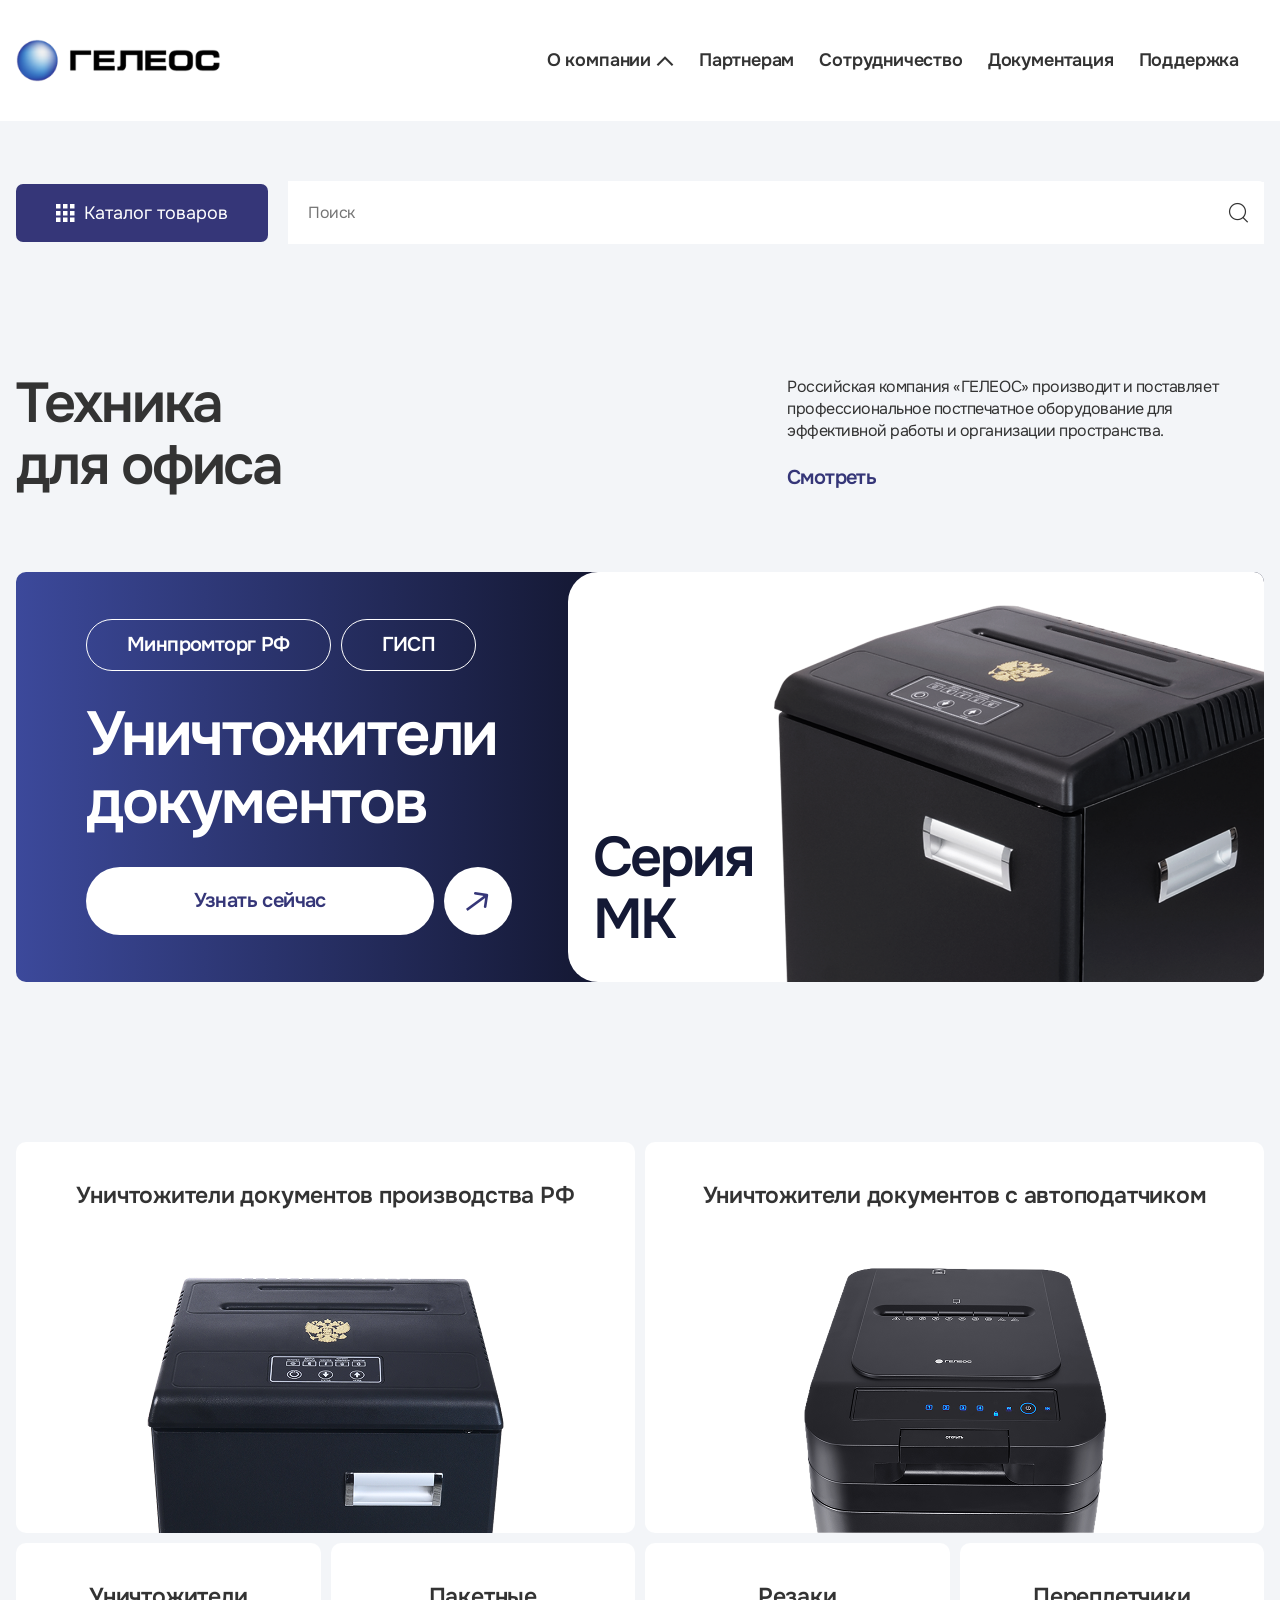
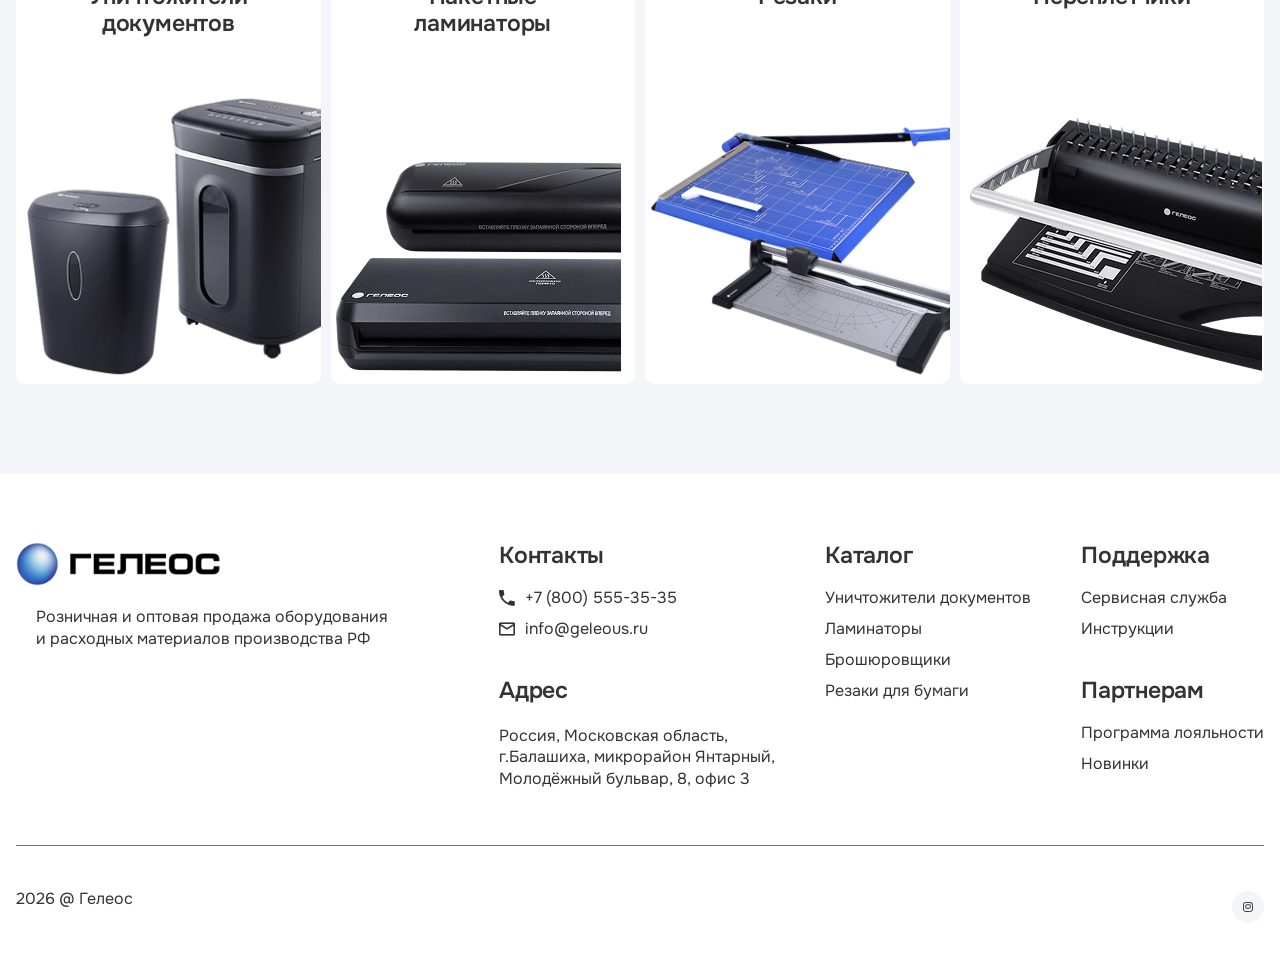
==== commit 4561055a: "правки для кросбраузерности" ====
--- a/index.html
+++ b/index.html
@@ -7,9 +7,9 @@
 	<meta name="format-detection" content="telephone=no">
 	<link rel="preconnect" href="https://fonts.googleapis.com">
 	<link rel="preconnect" href="https://fonts.gstatic.com" crossorigin>
-	<link href="https://fonts.googleapis.com/css2?family=Onest:wght@100..900&display=swap&_v=20260424185508" rel="stylesheet">
+	<link href="https://fonts.googleapis.com/css2?family=Onest:wght@100..900&display=swap&_v=20260424195602" rel="stylesheet">
 	<!-- <style>body{opacity: 0;}</style> -->
-	<link rel="stylesheet" href="css/style.min.css?_v=20260424185508">
+	<link rel="stylesheet" href="css/style.min.css?_v=20260424195602">
 	<link rel="shortcut icon" href="favicon.ico">
 	<!-- <meta name="robots" content="noindex, nofollow"> -->
 	<meta name="viewport" content="width=device-width, initial-scale=1.0">
@@ -108,40 +108,40 @@
 					<div class="catalog-menu__top-items">
 						<a href="#" class="catalog-menu__top-item">
 							<p class="catalog-menu__top-item-text">Уничтожители документов производства РФ</p>
-							<div class="catalog-menu__top-item-img">
-								<picture><source srcset="img/catalog-menu/item1.webp" type="image/webp"><img src="img/catalog-menu/item1.png" alt="Уничтожители документов"></picture>
+							<div class="catalog-menu__top-item-wrapper-img">
+								<picture><source srcset="img/catalog-menu/item1.webp" type="image/webp"><img class="catalog-menu__top-item-img" src="img/catalog-menu/item1.png" alt="Уничтожители документов"></picture>
 							</div>
 						</a>
 						<a href="#" class="catalog-menu__top-item">
 							<p class="catalog-menu__top-item-text">Уничтожители документов с автоподатчиком</p>
-							<div class="catalog-menu__top-item-img">
-								<picture><source srcset="img/catalog-menu/item2.webp" type="image/webp"><img src="img/catalog-menu/item2.png" alt="Уничтожители документов с автоподатчиком"></picture>
+							<div class="catalog-menu__top-item-wrapper-img">
+								<picture><source srcset="img/catalog-menu/item2.webp" type="image/webp"><img class="catalog-menu__top-item-img" src="img/catalog-menu/item2.png" alt="Уничтожители документов с автоподатчиком"></picture>
 							</div>
 						</a>
 					</div>
 					<div class="catalog-menu__items">
 						<a href="#" class="catalog-menu__item">
 							<p class="catalog-menu__item-text">Уничтожители документов</p>
-							<div class="catalog-menu__item-img">
-								<picture><source srcset="img/catalog-menu/item3.webp" type="image/webp"><img src="img/catalog-menu/item3.png" alt="Уничтожители документов"></picture>
+							<div class="catalog-menu__item-wrapper-img">
+								<picture><source srcset="img/catalog-menu/item3.webp" type="image/webp"><img class="catalog-menu__item-img" src="img/catalog-menu/item3.png" alt="Уничтожители документов"></picture>
 							</div>
 						</a>
 						<a href="#" class="catalog-menu__item">
 							<p class="catalog-menu__item-text">Пакетные ламинаторы</p>
-							<div class="catalog-menu__item-img">
-								<picture><source srcset="img/catalog-menu/item4.webp" type="image/webp"><img src="img/catalog-menu/item4.png" alt="Пакетные ламинаторы"></picture>
+							<div class="catalog-menu__item-wrapper-img">
+								<picture><source srcset="img/catalog-menu/item4.webp" type="image/webp"><img class="catalog-menu__item-img" src="img/catalog-menu/item4.png" alt="Пакетные ламинаторы"></picture>
 							</div>
 						</a>
 						<a href="#" class="catalog-menu__item">
 							<p class="catalog-menu__item-text">Резаки</p>
-							<div class="catalog-menu__item-img">
-								<picture><source srcset="img/catalog-menu/item5.webp" type="image/webp"><img src="img/catalog-menu/item5.png" alt="Резаки"></picture>
+							<div class="catalog-menu__item-wrapper-img">
+								<picture><source srcset="img/catalog-menu/item5.webp" type="image/webp"><img class="catalog-menu__item-img" src="img/catalog-menu/item5.png" alt="Резаки"></picture>
 							</div>
 						</a>
 						<a href="#" class="catalog-menu__item">
 							<p class="catalog-menu__item-text">Переплетчики</p>
-							<div class="catalog-menu__item-img">
-								<picture><source srcset="img/catalog-menu/item6.webp" type="image/webp"><img src="img/catalog-menu/item6.png" alt="Переплетчики"></picture>
+							<div class="catalog-menu__item-wrapper-img">
+								<picture><source srcset="img/catalog-menu/item6.webp" type="image/webp"><img class="catalog-menu__item-img" src="img/catalog-menu/item6.png" alt="Переплетчики"></picture>
 							</div>
 						</a>
 					</div>
@@ -256,7 +256,7 @@
 		</div>
 	</div>
 </div> -->
-	<script src="js/app.min.js?_v=20260424185508"></script>
+	<script src="js/app.min.js?_v=20260424195602"></script>
 </body>
 
 </html>
--- a/css/style.min.css
+++ b/css/style.min.css
@@ -1 +1 @@
-@font-face{font-family:icons;font-display:swap;src:url(../fonts/icons.eot?3jkkuy);src:url(../fonts/icons.eot?3jkkuy#iefix) format("embedded-opentype"),url(../fonts/icons.ttf?3jkkuy) format("truetype"),url(../fonts/icons.woff?3jkkuy) format("woff"),url(../fonts/icons.svg?3jkkuy#icons) format("svg");font-weight:400;font-style:normal}[class*=" _icon-"]:before,[class^=_icon-]:before{font-family:icons;font-style:normal;font-weight:400;font-variant:normal;text-transform:none;line-height:1;-webkit-font-smoothing:antialiased;-moz-osx-font-smoothing:grayscale}[class*=" _icon-"]:before,[class^=_icon-]:before{display:block}._icon-arrow-menu:before{content:""}._icon-arrow:before{content:""}._icon-tile:before{content:""}._icon-arrow-up:before{content:""}._icon-mail:before{content:""}._icon-instagram:before{content:""}._icon-search:before{content:""}._icon-phone:before{content:""}*{padding:0;margin:0;border:0}*,:after,:before{-webkit-box-sizing:border-box;box-sizing:border-box}body,html{height:100%;min-width:320px}body{color:var(--color-main-text);line-height:1;font-family:Onest;font-size:1rem;-ms-text-size-adjust:100%;-moz-text-size-adjust:100%;-webkit-text-size-adjust:100%;-webkit-font-smoothing:antialiased;-moz-osx-font-smoothing:grayscale}button,input,textarea{font-family:Onest;font-size:inherit}button{cursor:pointer;color:inherit;background-color:inherit}a{color:inherit}a:link,a:visited{text-decoration:none}a:hover{text-decoration:none}ul li{list-style:none}img{vertical-align:top}h1,h2,h3,h4,h5,h6{font-weight:inherit;font-size:inherit}:root{--color-main-bg:#F3F5F8;--color-more-bg:#757575;--color-main-text:#333333;--color-more-primary:#353678;--color-primary:#D3751D;--color-white:#FFFFFF;--color-black:#000000}body{background:var(--color-main-bg)}.lock body{overflow:hidden;-ms-touch-action:none;touch-action:none}.wrapper{min-height:100%;display:-webkit-box;display:-ms-flexbox;display:flex;-webkit-box-orient:vertical;-webkit-box-direction:normal;-ms-flex-direction:column;flex-direction:column;overflow:hidden}.wrapper>main{-webkit-box-flex:1;-ms-flex:1 1 auto;flex:1 1 auto}.wrapper>*{min-width:0}[class*=__container]{max-width:80rem;-webkit-box-sizing:content-box;box-sizing:content-box;margin:0 auto;padding:0 1rem}[class*=-ibg]{position:relative}[class*=-ibg] img{position:absolute;width:100%;height:100%;top:0;left:0;-o-object-fit:cover;object-fit:cover}[class*=-ibg_contain] img{-o-object-fit:contain;object-fit:contain}.search__container{display:-webkit-box;display:-ms-flexbox;display:flex;-webkit-box-align:center;-ms-flex-align:center;align-items:center;border-radius:5px;background:var(--color-white);padding-left:0;padding-right:0}.search__input{-webkit-box-flex:1;-ms-flex:1;flex:1;height:-webkit-fill-available;height:-moz-available;height:stretch;padding:1.3125rem 0 1.3125rem 1.25rem}.search__input:focus{outline:0}.search__btn{-webkit-box-flex:0;-ms-flex:0 0 3.125rem;flex:0 0 3.125rem;font-size:1.25rem;padding-top:1.3125rem;padding-bottom:1.3125rem}.catalog-search__container{display:-webkit-box;display:-ms-flexbox;display:flex;-webkit-box-align:center;-ms-flex-align:center;align-items:center;gap:1.25rem;margin-bottom:8.0625rem}.catalog-search__btn{-webkit-box-flex:0;-ms-flex:0 0 auto;flex:0 0 auto}.catalog-search__search{width:100%;height:-webkit-fill-available;height:-moz-available;height:stretch}.banner-text__container{display:-webkit-box;display:-ms-flexbox;display:flex;-webkit-box-pack:justify;-ms-flex-pack:justify;justify-content:space-between;-webkit-box-align:center;-ms-flex-align:center;align-items:center;gap:1.25rem;margin-bottom:4.6875rem}.banner-text__title{-webkit-box-flex:0;-ms-flex:0 1 18.9375rem;flex:0 1 18.9375rem;display:inline-block}.banner-text__wrapper{-webkit-box-flex:0;-ms-flex:0 1 29.8125rem;flex:0 1 29.8125rem;display:-webkit-box;display:-ms-flexbox;display:flex;-webkit-box-orient:vertical;-webkit-box-direction:normal;-ms-flex-direction:column;flex-direction:column;gap:1.25rem}.banner-text__link{color:var(--color-more-primary)}.banner__container{margin-bottom:10rem}.banner__body{display:-webkit-box;display:-ms-flexbox;display:flex;-webkit-box-align:center;-ms-flex-align:center;align-items:center;gap:3.5rem;background:-webkit-gradient(linear,left top,right top,from(#3c499b),color-stop(45.19%,#151935));background:linear-gradient(90deg,#3c499b 0,#151935 45.19%);border-radius:.625rem;overflow:hidden}.banner__left{-webkit-box-flex:1;-ms-flex:1 1 29.625rem;flex:1 1 29.625rem;display:-webkit-box;display:-ms-flexbox;display:flex;-webkit-box-orient:vertical;-webkit-box-direction:normal;-ms-flex-direction:column;flex-direction:column;gap:1.875rem;padding-top:2.5rem;padding-bottom:2.5rem;padding-left:4.375rem}.banner__tags{display:-webkit-box;display:-ms-flexbox;display:flex;-webkit-box-align:center;-ms-flex-align:center;align-items:center;-ms-flex-wrap:wrap;flex-wrap:wrap;gap:.625rem}.banner__tag{display:-webkit-inline-box;display:-ms-inline-flexbox;display:inline-flex;padding:.5625rem 2.5rem;-webkit-box-pack:center;-ms-flex-pack:center;justify-content:center;-webkit-box-align:center;-ms-flex-align:center;align-items:center;border-radius:2.1875rem;border:.0625rem solid var(--color-white);color:var(--color-white)}.banner__title{color:var(--color-white)}.banner__link{width:100%;display:-webkit-box;display:-ms-flexbox;display:flex;-webkit-box-align:center;-ms-flex-align:center;align-items:center;gap:.625rem}.banner__link-text{-webkit-box-flex:1;-ms-flex:1 1 auto;flex:1 1 auto;border-radius:2.1875rem;background-color:var(--color-white);color:var(--color-more-primary);text-align:center;padding:1.125rem 1.875rem;-webkit-transition:background-color .3s;transition:background-color .3s}.banner__link-icon{-webkit-box-flex:0;-ms-flex:0 0 3.875rem;flex:0 0 3.875rem;font-size:1.4375rem;border-radius:50%;background-color:var(--color-white);color:var(--color-more-primary);padding:1.5625rem 1.5625rem;-webkit-transition:background-color .3s;transition:background-color .3s}.banner__right{-webkit-box-flex:1;-ms-flex:1 1 42.1875rem;flex:1 1 42.1875rem;height:-webkit-fill-available;height:-moz-available;height:stretch;display:-webkit-box;display:-ms-flexbox;display:flex;-webkit-box-align:end;-ms-flex-align:end;align-items:flex-end;-webkit-box-pack:end;-ms-flex-pack:end;justify-content:flex-end;-ms-flex-wrap:wrap;flex-wrap:wrap;gap:1.25rem;background-color:var(--color-white);border-top-left-radius:1.875rem;border-bottom-left-radius:1.875rem;padding-top:1.875rem;padding-left:1.5625rem}.banner__right-wrapper-img{-webkit-box-flex:1;-ms-flex:1 2 28.125rem;flex:1 2 28.125rem;height:100%}.banner__right-img{width:100%;height:-webkit-fill-available;height:-moz-available;height:stretch;-o-object-fit:contain;object-fit:contain;-o-object-position:bottom;object-position:bottom}.banner__right-text{-webkit-box-flex:1;-ms-flex:1;flex:1;color:#141935;white-space:wrap;margin-bottom:2rem}.catalog-menu__container{display:-webkit-box;display:-ms-flexbox;display:flex;-webkit-box-orient:vertical;-webkit-box-direction:normal;-ms-flex-direction:column;flex-direction:column;gap:.625rem}.catalog-menu__top-items{display:-webkit-box;display:-ms-flexbox;display:flex;-ms-flex-wrap:wrap;flex-wrap:wrap;gap:.625rem}.catalog-menu__top-item{-webkit-box-flex:1;-ms-flex:1 1 calc(50% - .625rem);flex:1 1 calc(50% - .625rem);display:-webkit-box;display:-ms-flexbox;display:flex;-webkit-box-orient:vertical;-webkit-box-direction:normal;-ms-flex-direction:column;flex-direction:column;-webkit-box-align:center;-ms-flex-align:center;align-items:center;-webkit-box-pack:center;-ms-flex-pack:center;justify-content:center;gap:3rem;padding:2.5rem 2.5rem 0 2.5rem;background-color:var(--color-white);border-radius:.625rem}.catalog-menu__top-item-text{text-align:center}.catalog-menu__top-item-img{max-width:28.0625rem;height:100%}.catalog-menu__top-item-img img{width:100%;height:-webkit-fill-available;height:-moz-available;height:stretch;-o-object-position:bottom;object-position:bottom}.catalog-menu__items{display:-webkit-box;display:-ms-flexbox;display:flex;gap:.625rem;overflow-x:auto;overflow-y:visible;padding-bottom:.625rem}.catalog-menu__item{min-width:13.25rem;height:-webkit-fill-available;height:-moz-available;height:stretch;-webkit-box-flex:1;-ms-flex:1 1 19.5625rem;flex:1 1 19.5625rem;display:-webkit-box;display:-ms-flexbox;display:flex;-webkit-box-orient:vertical;-webkit-box-direction:normal;-ms-flex-direction:column;flex-direction:column;-webkit-box-align:center;-ms-flex-align:center;align-items:center;-webkit-box-pack:center;-ms-flex-pack:center;justify-content:center;gap:3rem;overflow:hidden;background-color:var(--color-white);border-radius:.625rem}.catalog-menu__item-text{display:inline-block;padding:2.5rem 2.5rem 0 2.5rem;text-align:center}.catalog-menu__item-img{width:100%;height:100%}.catalog-menu__item-img img{width:100%;height:-webkit-fill-available;height:-moz-available;height:stretch;-o-object-fit:contain;object-fit:contain;-o-object-position:bottom;object-position:bottom}.h1{font-size:3.5rem;font-style:normal;font-weight:600;line-height:110%;letter-spacing:-2.24px}.h2{font-size:2.8125rem;font-style:normal;font-weight:600;line-height:110%;letter-spacing:-.45px}.h3{font-size:1.4375rem;font-style:normal;font-weight:600;line-height:120%;letter-spacing:-.23px}.h4{font-size:1.25rem;font-style:normal;font-weight:600;line-height:160%;letter-spacing:-.6px}.h5{font-size:1rem;font-style:normal;font-weight:400;line-height:136%;letter-spacing:-.48px}.btn{display:-webkit-inline-box;display:-ms-inline-flexbox;display:inline-flex;padding:1.25rem 2.5rem;-webkit-box-pack:center;-ms-flex-pack:center;justify-content:center;-webkit-box-align:center;-ms-flex-align:center;align-items:center;border-radius:.4375rem;font-size:1.25rem;background:var(--color-primary);color:var(--color-white);cursor:pointer;-webkit-transition:opacity .3s ease;transition:opacity .3s ease}.btn:visited{color:var(--color-white)}.btn.icon{gap:.625rem}.btn--small{font-size:1.125rem}.btn--more-primary{background:var(--color-more-primary)}.error-page{height:100vh}.error-page__container{height:100%;display:-webkit-box;display:-ms-flexbox;display:flex;-webkit-box-orient:vertical;-webkit-box-direction:normal;-ms-flex-direction:column;flex-direction:column;-webkit-box-align:center;-ms-flex-align:center;align-items:center;-webkit-box-pack:center;-ms-flex-pack:center;justify-content:center;gap:1.25rem;padding:2.5rem 0}.error-page__title{text-align:center}.error-page__desc{text-align:center}.error-page__row{margin-top:1.25rem}.page{padding-top:3.75rem;padding-bottom:5rem}.icon-menu{display:none}.header{background:var(--color-white)}.header__container{padding-top:2.4375rem;padding-bottom:2.4375rem;position:relative}.header__logo{display:-webkit-box;display:-ms-flexbox;display:flex;-webkit-box-align:center;-ms-flex-align:center;align-items:center;-webkit-box-pack:justify;-ms-flex-pack:justify;justify-content:space-between;gap:.625rem}.header__logo-link{display:block;width:12.8125rem}.header__logo-img{width:100%;-o-object-fit:contain;object-fit:contain;-o-object-position:center;object-position:center}.menu__list{display:-webkit-box;display:-ms-flexbox;display:flex;-webkit-box-align:center;-ms-flex-align:center;align-items:center;-ms-flex-wrap:wrap;flex-wrap:wrap;gap:1.5625rem}.menu__item{position:relative}.menu__item.sublist-active .menu__sublist{display:-webkit-box;display:-ms-flexbox;display:flex}.menu__item.sublist-active ._icon-arrow-menu:before{-webkit-transform:rotate(180deg);-ms-transform:rotate(180deg);transform:rotate(180deg)}.menu__link{display:-webkit-inline-box;display:-ms-inline-flexbox;display:inline-flex;-webkit-box-orient:horizontal;-webkit-box-direction:reverse;-ms-flex-direction:row-reverse;flex-direction:row-reverse;-webkit-box-pack:center;-ms-flex-pack:center;justify-content:center;-webkit-box-align:center;-ms-flex-align:center;align-items:center;gap:.3125rem;font-size:1.125rem;font-style:normal;font-weight:600;line-height:120%;letter-spacing:-.18px}.menu__link--btn{margin-top:9.1875rem}.menu__link._icon-arrow-menu:before{-webkit-transition:-webkit-transform .3s ease;transition:-webkit-transform .3s ease;transition:transform .3s ease;transition:transform .3s ease,-webkit-transform .3s ease}.menu__link.active,.menu__link.active._icon-arrow-menu{color:var(--color-more-primary)}.menu__sublist{display:none}.menu__sublist--active{display:block}.footer{background-color:var(--color-white)}.footer__container{padding-top:4.25rem;padding-bottom:3.4375rem}.footer__top{display:-webkit-box;display:-ms-flexbox;display:flex;-webkit-box-pack:justify;-ms-flex-pack:justify;justify-content:space-between;gap:1.25rem;padding-bottom:3.4375rem;border-bottom:1px solid var(--color-more-bg)}.footer__top-left{-webkit-box-flex:1;-ms-flex:1 1 18.75rem;flex:1 1 18.75rem}.footer__logo{display:block;width:12.8125rem;margin-bottom:1.25rem}.footer__logo-img{width:100%;-o-object-fit:contain;object-fit:contain;-o-object-position:center;object-position:center}.footer__description{margin-left:1.25rem}.footer__description p{line-height:136%}.footer__top-right{-webkit-box-flex:1;-ms-flex:1 1 auto;flex:1 1 auto}.footer__row{display:-webkit-box;display:-ms-flexbox;display:flex;-webkit-box-pack:end;-ms-flex-pack:end;justify-content:flex-end;gap:1.25rem 3.125rem}.footer__column{display:-webkit-box;display:-ms-flexbox;display:flex;-webkit-box-orient:vertical;-webkit-box-direction:normal;-ms-flex-direction:column;flex-direction:column;gap:2.5rem 1.25rem}.footer__column-title{margin-bottom:1.25rem}.footer__list{display:-webkit-box;display:-ms-flexbox;display:flex;-webkit-box-orient:vertical;-webkit-box-direction:normal;-ms-flex-direction:column;flex-direction:column;gap:.9375rem}.footer__link{display:-webkit-box;display:-ms-flexbox;display:flex;-webkit-box-align:center;-ms-flex-align:center;align-items:center;gap:.625rem}.footer__text{line-height:136%}.footer__bottom{padding-top:2.8125rem;display:-webkit-box;display:-ms-flexbox;display:flex;-ms-flex-wrap:wrap;flex-wrap:wrap;-webkit-box-pack:justify;-ms-flex-pack:justify;justify-content:space-between;gap:1.25rem}.footer__wrapper-icon{width:2rem;height:2rem;background-color:var(--color-main-bg);border-radius:50%;display:-webkit-box;display:-ms-flexbox;display:flex;-webkit-box-align:center;-ms-flex-align:center;align-items:center;-webkit-box-pack:center;-ms-flex-pack:center;justify-content:center}.footer__icon{font-size:.625rem}@media (min-width:61.99875em){.banner__title{font-size:3.875rem!important}.menu__item.sublist-active .menu__sublist{-ms-flex-wrap:wrap;flex-wrap:wrap;gap:1.25rem 2.5rem}.menu__link--btn{display:none}.menu__sublist{max-width:39.75rem;width:-webkit-max-content;width:-moz-max-content;width:max-content;position:absolute;top:100%;left:0;background:var(--color-white);padding:1.25rem;border-radius:.625rem;-webkit-box-shadow:0 .25rem .375rem rgba(0,0,0,.1);box-shadow:0 .25rem .375rem rgba(0,0,0,.1)}}@media (max-width:82em){.header__btn{display:none}}@media (max-width:61.99875em){.search__input{padding:1.25rem 0 1.25rem 1.25rem}.search__btn{padding:1.25rem 0 1.25rem 0}.catalog-search__container{gap:.625rem}.catalog-search__btn{-webkit-box-flex:1;-ms-flex:1 0 auto;flex:1 0 auto}.catalog-search__btn .btn{width:100%;padding-top:1.25rem;padding-bottom:1.25rem;font-size:1.0625rem}.catalog-search__search{-webkit-box-flex:0;-ms-flex:0 2 36.4375rem;flex:0 2 36.4375rem}.banner__container{margin-bottom:7.5rem}.banner__body{-webkit-box-orient:vertical;-webkit-box-direction:normal;-ms-flex-direction:column;flex-direction:column;gap:1.875rem;overflow:visible}.banner__left{-webkit-box-flex:1;-ms-flex:1;flex:1;padding-right:4.375rem}.banner__right{-webkit-box-flex:1;-ms-flex:1;flex:1;border-bottom-left-radius:0;border-top-right-radius:1.875rem}.h1{font-size:3.4375rem;letter-spacing:-2.2px}.h2{font-size:2.1875rem;letter-spacing:-.35px}.h3{font-size:1.125rem;letter-spacing:-.18px}.h4{font-size:1.0625rem;letter-spacing:-.51px}.h5{font-size:.9375rem;letter-spacing:-.45px}.btn{font-size:1.0625rem;padding:.8125rem 1.6875rem}.btn--small{font-size:.7734375rem;padding:.875rem 1.75rem}.page{padding-top:3.75rem;padding-bottom:3.75rem}.icon-menu{display:block;position:relative;width:2.875rem;height:1.375rem;cursor:pointer;z-index:5}.icon-menu span,.icon-menu::after,.icon-menu::before{content:"";-webkit-transition:all .3s ease 0s;transition:all .3s ease 0s;right:0;position:absolute;width:100%;height:.125rem;background-color:var(--color-more-primary)}.icon-menu::before{top:0}.icon-menu::after{bottom:0}.icon-menu span{top:calc(50% - .0625rem);width:40%}.menu-open .icon-menu span{width:0}.menu-open .icon-menu::before{top:calc(50% - .0625rem);-webkit-transform:rotate(-45deg);-ms-transform:rotate(-45deg);transform:rotate(-45deg)}.menu-open .icon-menu::after{bottom:calc(50% - .0625rem);-webkit-transform:rotate(45deg);-ms-transform:rotate(45deg);transform:rotate(45deg)}.header__container{padding-top:1.3125rem;padding-bottom:1.3125rem}.menu__body{visibility:hidden;opacity:0;-webkit-transform:translateY(.75rem) scale(.98);-ms-transform:translateY(.75rem) scale(.98);transform:translateY(.75rem) scale(.98);pointer-events:none;overflow-x:auto;max-width:17.625rem;width:100%;background:var(--color-white);border-radius:0 0 0 .625rem;position:absolute;top:100%;right:0;-webkit-transition:opacity .35s cubic-bezier(.22,1,.36,1),visibility .35s ease,-webkit-transform .35s cubic-bezier(.22,1,.36,1);transition:opacity .35s cubic-bezier(.22,1,.36,1),visibility .35s ease,-webkit-transform .35s cubic-bezier(.22,1,.36,1);transition:opacity .35s cubic-bezier(.22,1,.36,1),transform .35s cubic-bezier(.22,1,.36,1),visibility .35s ease;transition:opacity .35s cubic-bezier(.22,1,.36,1),transform .35s cubic-bezier(.22,1,.36,1),visibility .35s ease,-webkit-transform .35s cubic-bezier(.22,1,.36,1);will-change:opacity,transform;z-index:10;-webkit-transition:visibility .3s ease;transition:visibility .3s ease}.menu-open .menu__body{visibility:visible;opacity:1;-webkit-transform:translateY(0) scale(1);-ms-transform:translateY(0) scale(1);transform:translateY(0) scale(1);pointer-events:auto}.menu__list{-webkit-box-orient:vertical;-webkit-box-direction:normal;-ms-flex-direction:column;flex-direction:column;-webkit-box-pack:start;-ms-flex-pack:start;justify-content:flex-start;text-align:left;padding:1.25rem}.menu__item{width:100%;-webkit-box-orient:vertical;-webkit-box-direction:normal;-ms-flex-direction:column;flex-direction:column;-webkit-box-align:start;-ms-flex-align:start;align-items:flex-start}.menu__sublist{-webkit-box-orient:vertical;-webkit-box-direction:normal;-ms-flex-direction:column;flex-direction:column;gap:.625rem;margin-left:1.25rem;margin-top:.9375rem}.footer__row{gap:1.25rem}}@media (max-width:61.99875em)and (max-width:61.99875em){.catalog-search__btn .btn{padding-top:1.1875rem;padding-bottom:1.1875rem}}@media (max-width:61.99875em)and (max-width:33.74875em){.catalog-search__btn .btn{padding-top:.75rem;padding-bottom:.75rem}.menu__body{max-width:100%}}@media (max-width:61.99875em)and (max-width:26.87375em){.catalog-search__btn .btn{padding-top:.6875rem;padding-bottom:.6875rem}}@media (max-width:47.99875em){.catalog-search__container{margin-bottom:6.0625rem}.banner-text__container{-webkit-box-orient:vertical;-webkit-box-direction:normal;-ms-flex-direction:column;flex-direction:column;-webkit-box-pack:start;-ms-flex-pack:start;justify-content:flex-start;-webkit-box-align:start;-ms-flex-align:start;align-items:flex-start;gap:.625rem}.banner-text__title{-webkit-box-flex:1;-ms-flex:1;flex:1}.banner-text__wrapper{-webkit-box-flex:1;-ms-flex:1;flex:1}.banner__left{padding:2.5rem 3.125rem}.banner__link-text{padding:.9375rem 1.5625rem}.banner__link-icon{-webkit-box-flex:0;-ms-flex:0 0 3.5625rem;flex:0 0 3.5625rem;font-size:1.125rem;padding:1.25rem 1.25rem}.catalog-menu__items{height:17.9375rem}.catalog-menu__item-img img{-o-object-fit:contain;object-fit:contain}.h1{font-size:2.6875rem;letter-spacing:-1.72px}.h2{font-size:1.5625rem;line-height:120%;letter-spacing:-.25px}.h3{font-size:1.125rem;line-height:112%}.h4{font-size:1.0625rem;font-weight:500;letter-spacing:-.51px}.error-page__container{gap:.625rem;padding:1.25rem 0}.page{padding-top:2.5rem;padding-bottom:2.5rem}.footer__top{-webkit-box-orient:vertical;-webkit-box-direction:normal;-ms-flex-direction:column;flex-direction:column;gap:2.5rem}.footer__top-left{-webkit-box-flex:1;-ms-flex:1 1 auto;flex:1 1 auto}.footer__description{margin-left:0}.footer__row{-webkit-box-pack:start;-ms-flex-pack:start;justify-content:flex-start;-ms-flex-wrap:wrap;flex-wrap:wrap;gap:1.25rem 3.375rem}.footer__column{gap:1.5625rem 5.25rem;-webkit-box-orient:horizontal;-webkit-box-direction:normal;-ms-flex-direction:row;flex-direction:row}.footer__column--contacts{-webkit-box-flex:1;-ms-flex:1 1 100%;flex:1 1 100%}}@media (max-width:43.8125rem){.footer__column{width:100%}.footer__column--support{-webkit-box-ordinal-group:2;-ms-flex-order:1;order:1;gap:.9375rem}.footer__column--support .footer__column-item{-webkit-box-flex:1;-ms-flex:1 1 calc(50% - .9375rem);flex:1 1 calc(50% - .9375rem)}.footer__column--catalog{-webkit-box-ordinal-group:3;-ms-flex-order:2;order:2}.footer__column--catalog .footer__list{-webkit-box-orient:horizontal;-webkit-box-direction:normal;-ms-flex-direction:row;flex-direction:row;-ms-flex-wrap:wrap;flex-wrap:wrap}.footer__column--catalog .footer__list .footer__list-item{-webkit-box-flex:1;-ms-flex:1 1 calc(50% - .9375rem);flex:1 1 calc(50% - .9375rem)}.footer__column--contacts{-webkit-box-orient:vertical;-webkit-box-direction:normal;-ms-flex-direction:column;flex-direction:column;-webkit-box-ordinal-group:1;-ms-flex-order:0;order:0}.footer__column--contacts .footer__list{-webkit-box-orient:horizontal;-webkit-box-direction:normal;-ms-flex-direction:row;flex-direction:row}.footer__column--contacts .footer__list .footer__list-item{-webkit-box-flex:1;-ms-flex:1 1 calc(50% - .9375rem);flex:1 1 calc(50% - .9375rem)}.footer__column-item{width:100%}}@media (max-width:33.74875em){.search__input{padding:.75rem 0 .75rem 1.25rem}.search__btn{padding:.75rem 0 .75rem 0}.catalog-search__btn .btn span{display:none}.banner__container{margin-bottom:5rem}.menu__link--btn{margin-top:6.25rem}.menu__link--btn{width:100%}.footer__column--support{-webkit-box-ordinal-group:2;-ms-flex-order:1;order:1;width:100%;gap:.9375rem 2.9375rem}.footer__column--support .footer__column-item{-webkit-box-flex:1;-ms-flex:1 1 calc(50% - 2.9375rem);flex:1 1 calc(50% - 2.9375rem)}}@media (max-width:26.87375em){.search__input{padding:.6875rem 0 .6875rem .6875rem}.search__btn{padding:.6875rem 0 .6875rem 0}.catalog-search__container{-ms-flex-wrap:wrap;flex-wrap:wrap}.catalog-search__btn{-webkit-box-flex:1;-ms-flex:1;flex:1}.catalog-search__btn .btn{font-size:.9375rem}.catalog-search__search{-webkit-box-flex:1;-ms-flex:1;flex:1}}@media (max-width:23.436875em){.banner__title{font-size:2.375rem!important}.banner__right-text{font-size:2.375rem!important}}@media (any-hover:hover){.banner__link:hover .banner__link-text{background-color:var(--color-more-primary);color:var(--color-white)}.banner__link:hover .banner__link-icon{background-color:var(--color-more-primary);color:var(--color-white)}.btn:hover{opacity:.9}.menu__link:hover,.menu__link:hover._icon-arrow-menu{color:var(--color-more-primary)}.menu__subitem:hover .menu__sublink{color:var(--color-more-primary)}.footer__link:hover{color:var(--color-more-primary)}}+@font-face{font-family:icons;font-display:swap;src:url(../fonts/icons.eot?3jkkuy);src:url(../fonts/icons.eot?3jkkuy#iefix) format("embedded-opentype"),url(../fonts/icons.ttf?3jkkuy) format("truetype"),url(../fonts/icons.woff?3jkkuy) format("woff"),url(../fonts/icons.svg?3jkkuy#icons) format("svg");font-weight:400;font-style:normal}[class*=" _icon-"]:before,[class^=_icon-]:before{font-family:icons;font-style:normal;font-weight:400;font-variant:normal;text-transform:none;line-height:1;-webkit-font-smoothing:antialiased;-moz-osx-font-smoothing:grayscale}[class*=" _icon-"]:before,[class^=_icon-]:before{display:block}._icon-arrow-menu:before{content:""}._icon-arrow:before{content:""}._icon-tile:before{content:""}._icon-arrow-up:before{content:""}._icon-mail:before{content:""}._icon-instagram:before{content:""}._icon-search:before{content:""}._icon-phone:before{content:""}*{padding:0;margin:0;border:0}*,:after,:before{-webkit-box-sizing:border-box;box-sizing:border-box}body,html{height:100%;min-width:320px}body{color:var(--color-main-text);line-height:1;font-family:Onest;font-size:1rem;-ms-text-size-adjust:100%;-moz-text-size-adjust:100%;-webkit-text-size-adjust:100%;-webkit-font-smoothing:antialiased;-moz-osx-font-smoothing:grayscale}button,input,textarea{font-family:Onest;font-size:inherit}button{cursor:pointer;color:inherit;background-color:inherit}a{color:inherit}a:link,a:visited{text-decoration:none}a:hover{text-decoration:none}ul li{list-style:none}img{vertical-align:top}h1,h2,h3,h4,h5,h6{font-weight:inherit;font-size:inherit}:root{--color-main-bg:#F3F5F8;--color-more-bg:#757575;--color-main-text:#333333;--color-more-primary:#353678;--color-primary:#D3751D;--color-white:#FFFFFF;--color-black:#000000}body{background:var(--color-main-bg)}.lock body{overflow:hidden;-ms-touch-action:none;touch-action:none}.wrapper{min-height:100%;display:-webkit-box;display:-ms-flexbox;display:flex;-webkit-box-orient:vertical;-webkit-box-direction:normal;-ms-flex-direction:column;flex-direction:column;overflow:hidden}.wrapper>main{-webkit-box-flex:1;-ms-flex:1 1 auto;flex:1 1 auto}.wrapper>*{min-width:0}[class*=__container]{max-width:80rem;-webkit-box-sizing:content-box;box-sizing:content-box;margin:0 auto;padding:0 1rem}[class*=-ibg]{position:relative}[class*=-ibg] img{position:absolute;width:100%;height:100%;top:0;left:0;-o-object-fit:cover;object-fit:cover}[class*=-ibg_contain] img{-o-object-fit:contain;object-fit:contain}.search__container{display:-webkit-box;display:-ms-flexbox;display:flex;-webkit-box-align:center;-ms-flex-align:center;align-items:center;border-radius:5px;background:var(--color-white);padding-left:0;padding-right:0}.search__input{-webkit-box-flex:1;-ms-flex:1;flex:1;height:100%;padding:1.3125rem 0 1.3125rem 1.25rem}.search__input:focus{outline:0}.search__btn{-webkit-box-flex:0;-ms-flex:0 0 3.125rem;flex:0 0 3.125rem;font-size:1.25rem;padding-top:1.3125rem;padding-bottom:1.3125rem}.catalog-search__container{display:-webkit-box;display:-ms-flexbox;display:flex;-webkit-box-align:center;-ms-flex-align:center;align-items:center;gap:1.25rem;margin-bottom:8.0625rem}.catalog-search__btn{-webkit-box-flex:0;-ms-flex:0 0 auto;flex:0 0 auto}.catalog-search__search{width:100%;height:100%}.banner-text__container{display:-webkit-box;display:-ms-flexbox;display:flex;-webkit-box-pack:justify;-ms-flex-pack:justify;justify-content:space-between;-webkit-box-align:center;-ms-flex-align:center;align-items:center;gap:1.25rem;margin-bottom:4.6875rem}.banner-text__title{-webkit-box-flex:0;-ms-flex:0 1 18.9375rem;flex:0 1 18.9375rem;display:inline-block}.banner-text__wrapper{-webkit-box-flex:0;-ms-flex:0 1 29.8125rem;flex:0 1 29.8125rem;display:-webkit-box;display:-ms-flexbox;display:flex;-webkit-box-orient:vertical;-webkit-box-direction:normal;-ms-flex-direction:column;flex-direction:column;gap:1.25rem}.banner-text__link{color:var(--color-more-primary)}.banner__container{margin-bottom:10rem}.banner__body{display:-webkit-box;display:-ms-flexbox;display:flex;-webkit-box-align:center;-ms-flex-align:center;align-items:center;gap:3.5rem;background:-webkit-gradient(linear,left top,right top,from(#3c499b),color-stop(45.19%,#151935));background:linear-gradient(90deg,#3c499b 0,#151935 45.19%);border-radius:.625rem;overflow:hidden}.banner__left{-webkit-box-flex:1;-ms-flex:1 1 29.625rem;flex:1 1 29.625rem;display:-webkit-box;display:-ms-flexbox;display:flex;-webkit-box-orient:vertical;-webkit-box-direction:normal;-ms-flex-direction:column;flex-direction:column;gap:1.875rem;padding-top:2.5rem;padding-bottom:2.5rem;padding-left:4.375rem}.banner__tags{display:-webkit-box;display:-ms-flexbox;display:flex;-webkit-box-align:center;-ms-flex-align:center;align-items:center;-ms-flex-wrap:wrap;flex-wrap:wrap;gap:.625rem}.banner__tag{display:-webkit-inline-box;display:-ms-inline-flexbox;display:inline-flex;padding:.5625rem 2.5rem;-webkit-box-pack:center;-ms-flex-pack:center;justify-content:center;-webkit-box-align:center;-ms-flex-align:center;align-items:center;border-radius:2.1875rem;border:.0625rem solid var(--color-white);color:var(--color-white)}.banner__title{color:var(--color-white)}.banner__link{width:100%;display:-webkit-box;display:-ms-flexbox;display:flex;-webkit-box-align:center;-ms-flex-align:center;align-items:center;gap:.625rem}.banner__link-text{-webkit-box-flex:1;-ms-flex:1 1 auto;flex:1 1 auto;border-radius:2.1875rem;background-color:var(--color-white);color:var(--color-more-primary);text-align:center;padding:1.125rem 1.875rem;-webkit-transition:background-color .3s;transition:background-color .3s}.banner__link-icon{min-width:4.25rem;min-height:4.25rem;display:-webkit-box;display:-ms-flexbox;display:flex;-webkit-box-align:center;-ms-flex-align:center;align-items:center;-webkit-box-pack:center;-ms-flex-pack:center;justify-content:center;font-size:1.4375rem;border-radius:50%;background-color:var(--color-white);color:var(--color-more-primary);padding:.3125rem;-webkit-transition:background-color .3s;transition:background-color .3s}.banner__right{-webkit-box-flex:1;-ms-flex:1 1 42.1875rem;flex:1 1 42.1875rem;height:100%;display:-webkit-box;display:-ms-flexbox;display:flex;-webkit-box-align:end;-ms-flex-align:end;align-items:flex-end;-webkit-box-pack:end;-ms-flex-pack:end;justify-content:flex-end;-ms-flex-wrap:wrap;flex-wrap:wrap;gap:1.25rem;background-color:var(--color-white);border-top-left-radius:1.875rem;border-bottom-left-radius:1.875rem;padding-top:1.875rem;padding-left:1.5625rem}.banner__right-wrapper-img{-webkit-box-flex:1;-ms-flex:1 2 28.125rem;flex:1 2 28.125rem;height:100%}.banner__right-img{width:100%;height:100%;-o-object-fit:contain;object-fit:contain;-o-object-position:bottom;object-position:bottom}.banner__right-text{-webkit-box-flex:1;-ms-flex:1;flex:1;color:#141935;white-space:wrap;margin-bottom:2rem}.catalog-menu__container{display:-webkit-box;display:-ms-flexbox;display:flex;-webkit-box-orient:vertical;-webkit-box-direction:normal;-ms-flex-direction:column;flex-direction:column;gap:.625rem}.catalog-menu__top-items{display:-webkit-box;display:-ms-flexbox;display:flex;-ms-flex-wrap:wrap;flex-wrap:wrap;gap:.625rem}.catalog-menu__top-item{-webkit-box-flex:1;-ms-flex:1 1 calc(50% - .625rem);flex:1 1 calc(50% - .625rem);display:-webkit-box;display:-ms-flexbox;display:flex;-webkit-box-orient:vertical;-webkit-box-direction:normal;-ms-flex-direction:column;flex-direction:column;-webkit-box-align:center;-ms-flex-align:center;align-items:center;-webkit-box-pack:center;-ms-flex-pack:center;justify-content:center;gap:3rem;padding:2.5rem 2.5rem 0 2.5rem;background-color:var(--color-white);border-radius:.625rem}.catalog-menu__top-item-text{text-align:center}.catalog-menu__top-item-wrapper-img{-webkit-box-flex:1;-ms-flex:1 1 100%;flex:1 1 100%;max-width:28.0625rem;display:-webkit-box;display:-ms-flexbox;display:flex;-webkit-box-align:end;-ms-flex-align:end;align-items:flex-end}.catalog-menu__top-item-img{width:100%;height:100%;-o-object-fit:contain;object-fit:contain;-o-object-position:bottom;object-position:bottom}.catalog-menu__items{display:-webkit-box;display:-ms-flexbox;display:flex;gap:.625rem;overflow-x:auto;overflow-y:visible;padding-bottom:.625rem}.catalog-menu__item{min-width:13.25rem;-webkit-box-flex:1;-ms-flex:1 1 19.5625rem;flex:1 1 19.5625rem;display:-webkit-box;display:-ms-flexbox;display:flex;-webkit-box-orient:vertical;-webkit-box-direction:normal;-ms-flex-direction:column;flex-direction:column;-webkit-box-align:center;-ms-flex-align:center;align-items:center;-webkit-box-pack:center;-ms-flex-pack:center;justify-content:center;gap:3rem;overflow:hidden;background-color:var(--color-white);border-radius:.625rem}.catalog-menu__item-text{display:inline-block;padding:2.5rem 2.5rem 0 2.5rem;text-align:center}.catalog-menu__item-wrapper-img{-webkit-box-flex:1;-ms-flex:1 1 100%;flex:1 1 100%;width:100%;display:-webkit-box;display:-ms-flexbox;display:flex;-webkit-box-align:end;-ms-flex-align:end;align-items:flex-end}.catalog-menu__item-img{width:100%;-o-object-fit:contain;object-fit:contain;-o-object-position:bottom;object-position:bottom}.h1{font-size:3.5rem;font-style:normal;font-weight:600;line-height:110%;letter-spacing:-2.24px}.h2{font-size:2.8125rem;font-style:normal;font-weight:600;line-height:110%;letter-spacing:-.45px}.h3{font-size:1.4375rem;font-style:normal;font-weight:600;line-height:120%;letter-spacing:-.23px}.h4{font-size:1.25rem;font-style:normal;font-weight:600;line-height:160%;letter-spacing:-.6px}.h5{font-size:1rem;font-style:normal;font-weight:400;line-height:136%;letter-spacing:-.48px}.btn{display:-webkit-inline-box;display:-ms-inline-flexbox;display:inline-flex;padding:1.25rem 2.5rem;-webkit-box-pack:center;-ms-flex-pack:center;justify-content:center;-webkit-box-align:center;-ms-flex-align:center;align-items:center;border-radius:.4375rem;font-size:1.25rem;background:var(--color-primary);color:var(--color-white);cursor:pointer;-webkit-transition:opacity .3s ease;transition:opacity .3s ease}.btn:visited{color:var(--color-white)}.btn.icon{gap:.625rem}.btn--small{font-size:1.125rem}.btn--more-primary{background:var(--color-more-primary)}.error-page{height:100vh}.error-page__container{height:100%;display:-webkit-box;display:-ms-flexbox;display:flex;-webkit-box-orient:vertical;-webkit-box-direction:normal;-ms-flex-direction:column;flex-direction:column;-webkit-box-align:center;-ms-flex-align:center;align-items:center;-webkit-box-pack:center;-ms-flex-pack:center;justify-content:center;gap:1.25rem;padding:2.5rem 0}.error-page__title{text-align:center}.error-page__desc{text-align:center}.error-page__row{margin-top:1.25rem}.page{padding-top:3.75rem;padding-bottom:5rem}.icon-menu{display:none}.header{background:var(--color-white)}.header__container{padding-top:2.4375rem;padding-bottom:2.4375rem;position:relative}.header__logo{display:-webkit-box;display:-ms-flexbox;display:flex;-webkit-box-align:center;-ms-flex-align:center;align-items:center;-webkit-box-pack:justify;-ms-flex-pack:justify;justify-content:space-between;gap:.625rem}.header__logo-link{display:block;width:12.8125rem}.header__logo-img{width:100%;-o-object-fit:contain;object-fit:contain;-o-object-position:center;object-position:center}.menu__list{display:-webkit-box;display:-ms-flexbox;display:flex;-webkit-box-align:center;-ms-flex-align:center;align-items:center;-ms-flex-wrap:wrap;flex-wrap:wrap;gap:1.5625rem}.menu__item{position:relative}.menu__item.sublist-active .menu__sublist{display:-webkit-box;display:-ms-flexbox;display:flex}.menu__item.sublist-active ._icon-arrow-menu:before{-webkit-transform:rotate(180deg);-ms-transform:rotate(180deg);transform:rotate(180deg)}.menu__link{display:-webkit-inline-box;display:-ms-inline-flexbox;display:inline-flex;-webkit-box-orient:horizontal;-webkit-box-direction:reverse;-ms-flex-direction:row-reverse;flex-direction:row-reverse;-webkit-box-pack:center;-ms-flex-pack:center;justify-content:center;-webkit-box-align:center;-ms-flex-align:center;align-items:center;gap:.3125rem;font-size:1.125rem;font-style:normal;font-weight:600;line-height:120%;letter-spacing:-.18px}.menu__link--btn{margin-top:9.1875rem}.menu__link._icon-arrow-menu:before{-webkit-transition:-webkit-transform .3s ease;transition:-webkit-transform .3s ease;transition:transform .3s ease;transition:transform .3s ease,-webkit-transform .3s ease}.menu__link.active,.menu__link.active._icon-arrow-menu{color:var(--color-more-primary)}.menu__sublist{display:none}.menu__sublist--active{display:block}.footer{background-color:var(--color-white)}.footer__container{padding-top:4.25rem;padding-bottom:3.4375rem}.footer__top{display:-webkit-box;display:-ms-flexbox;display:flex;-webkit-box-pack:justify;-ms-flex-pack:justify;justify-content:space-between;gap:1.25rem;padding-bottom:3.4375rem;border-bottom:1px solid var(--color-more-bg)}.footer__top-left{-webkit-box-flex:1;-ms-flex:1 1 18.75rem;flex:1 1 18.75rem}.footer__logo{display:block;width:12.8125rem;margin-bottom:1.25rem}.footer__logo-img{width:100%;-o-object-fit:contain;object-fit:contain;-o-object-position:center;object-position:center}.footer__description{margin-left:1.25rem}.footer__description p{line-height:136%}.footer__top-right{-webkit-box-flex:1;-ms-flex:1 1 auto;flex:1 1 auto}.footer__row{display:-webkit-box;display:-ms-flexbox;display:flex;-webkit-box-pack:end;-ms-flex-pack:end;justify-content:flex-end;gap:1.25rem 3.125rem}.footer__column{display:-webkit-box;display:-ms-flexbox;display:flex;-webkit-box-orient:vertical;-webkit-box-direction:normal;-ms-flex-direction:column;flex-direction:column;gap:2.5rem 1.25rem}.footer__column-title{margin-bottom:1.25rem}.footer__list{display:-webkit-box;display:-ms-flexbox;display:flex;-webkit-box-orient:vertical;-webkit-box-direction:normal;-ms-flex-direction:column;flex-direction:column;gap:.9375rem}.footer__link{display:-webkit-box;display:-ms-flexbox;display:flex;-webkit-box-align:center;-ms-flex-align:center;align-items:center;gap:.625rem}.footer__text{line-height:136%}.footer__bottom{padding-top:2.8125rem;display:-webkit-box;display:-ms-flexbox;display:flex;-ms-flex-wrap:wrap;flex-wrap:wrap;-webkit-box-pack:justify;-ms-flex-pack:justify;justify-content:space-between;gap:1.25rem}.footer__wrapper-icon{width:2rem;height:2rem;background-color:var(--color-main-bg);border-radius:50%;display:-webkit-box;display:-ms-flexbox;display:flex;-webkit-box-align:center;-ms-flex-align:center;align-items:center;-webkit-box-pack:center;-ms-flex-pack:center;justify-content:center}.footer__icon{font-size:.625rem}@media (min-width:61.99875em){.banner__title{font-size:3.875rem!important}.menu__item.sublist-active .menu__sublist{-ms-flex-wrap:wrap;flex-wrap:wrap;gap:1.25rem 2.5rem}.menu__link--btn{display:none}.menu__sublist{max-width:39.75rem;width:-webkit-max-content;width:-moz-max-content;width:max-content;position:absolute;top:100%;left:0;background:var(--color-white);padding:1.25rem;border-radius:.625rem;-webkit-box-shadow:0 .25rem .375rem rgba(0,0,0,.1);box-shadow:0 .25rem .375rem rgba(0,0,0,.1)}}@media (max-width:82em){.header__btn{display:none}}@media (max-width:61.99875em){.search__input{padding:1.25rem 0 1.25rem 1.25rem}.search__btn{padding:1.25rem 0 1.25rem 0}.catalog-search__container{gap:.625rem}.catalog-search__btn{-webkit-box-flex:1;-ms-flex:1 0 auto;flex:1 0 auto}.catalog-search__btn .btn{width:100%;padding-top:1.25rem;padding-bottom:1.25rem;font-size:1.0625rem}.catalog-search__search{-webkit-box-flex:0;-ms-flex:0 2 36.4375rem;flex:0 2 36.4375rem}.banner__container{margin-bottom:7.5rem}.banner__body{-webkit-box-orient:vertical;-webkit-box-direction:normal;-ms-flex-direction:column;flex-direction:column;gap:1.875rem;overflow:visible}.banner__left{-webkit-box-flex:1;-ms-flex:1;flex:1;padding-right:4.375rem}.banner__right{-webkit-box-flex:1;-ms-flex:1;flex:1;border-bottom-left-radius:0;border-top-right-radius:1.875rem}.h1{font-size:3.4375rem;letter-spacing:-2.2px}.h2{font-size:2.1875rem;letter-spacing:-.35px}.h3{font-size:1.125rem;letter-spacing:-.18px}.h4{font-size:1.0625rem;letter-spacing:-.51px}.h5{font-size:.9375rem;letter-spacing:-.45px}.btn{font-size:1.0625rem;padding:.8125rem 1.6875rem}.btn--small{font-size:.7734375rem;padding:.875rem 1.75rem}.page{padding-top:3.75rem;padding-bottom:3.75rem}.icon-menu{display:block;position:relative;width:2.875rem;height:1.375rem;cursor:pointer;z-index:5}.icon-menu span,.icon-menu::after,.icon-menu::before{content:"";-webkit-transition:all .3s ease 0s;transition:all .3s ease 0s;right:0;position:absolute;width:100%;height:.125rem;background-color:var(--color-more-primary)}.icon-menu::before{top:0}.icon-menu::after{bottom:0}.icon-menu span{top:calc(50% - .0625rem);width:40%}.menu-open .icon-menu span{width:0}.menu-open .icon-menu::before{top:calc(50% - .0625rem);-webkit-transform:rotate(-45deg);-ms-transform:rotate(-45deg);transform:rotate(-45deg)}.menu-open .icon-menu::after{bottom:calc(50% - .0625rem);-webkit-transform:rotate(45deg);-ms-transform:rotate(45deg);transform:rotate(45deg)}.header__container{padding-top:1.3125rem;padding-bottom:1.3125rem}.menu__body{visibility:hidden;opacity:0;-webkit-transform:translateY(.75rem) scale(.98);-ms-transform:translateY(.75rem) scale(.98);transform:translateY(.75rem) scale(.98);pointer-events:none;overflow-x:auto;max-width:17.625rem;width:100%;background:var(--color-white);border-radius:0 0 0 .625rem;position:absolute;top:100%;right:0;-webkit-transition:opacity .35s cubic-bezier(.22,1,.36,1),visibility .35s ease,-webkit-transform .35s cubic-bezier(.22,1,.36,1);transition:opacity .35s cubic-bezier(.22,1,.36,1),visibility .35s ease,-webkit-transform .35s cubic-bezier(.22,1,.36,1);transition:opacity .35s cubic-bezier(.22,1,.36,1),transform .35s cubic-bezier(.22,1,.36,1),visibility .35s ease;transition:opacity .35s cubic-bezier(.22,1,.36,1),transform .35s cubic-bezier(.22,1,.36,1),visibility .35s ease,-webkit-transform .35s cubic-bezier(.22,1,.36,1);will-change:opacity,transform;z-index:10;-webkit-transition:visibility .3s ease;transition:visibility .3s ease}.menu-open .menu__body{visibility:visible;opacity:1;-webkit-transform:translateY(0) scale(1);-ms-transform:translateY(0) scale(1);transform:translateY(0) scale(1);pointer-events:auto}.menu__list{-webkit-box-orient:vertical;-webkit-box-direction:normal;-ms-flex-direction:column;flex-direction:column;-webkit-box-pack:start;-ms-flex-pack:start;justify-content:flex-start;text-align:left;padding:1.25rem}.menu__item{width:100%;-webkit-box-orient:vertical;-webkit-box-direction:normal;-ms-flex-direction:column;flex-direction:column;-webkit-box-align:start;-ms-flex-align:start;align-items:flex-start}.menu__sublist{-webkit-box-orient:vertical;-webkit-box-direction:normal;-ms-flex-direction:column;flex-direction:column;gap:.625rem;margin-left:1.25rem;margin-top:.9375rem}.footer__row{gap:1.25rem}}@media (max-width:61.99875em)and (max-width:61.99875em){.catalog-search__btn .btn{padding-top:1.1875rem;padding-bottom:1.1875rem}}@media (max-width:61.99875em)and (max-width:33.74875em){.catalog-search__btn .btn{padding-top:.75rem;padding-bottom:.75rem}.menu__body{max-width:100%}}@media (max-width:61.99875em)and (max-width:26.87375em){.catalog-search__btn .btn{padding-top:.6875rem;padding-bottom:.6875rem}}@media (max-width:47.99875em){.catalog-search__container{margin-bottom:6.0625rem}.banner-text__container{-webkit-box-orient:vertical;-webkit-box-direction:normal;-ms-flex-direction:column;flex-direction:column;-webkit-box-pack:start;-ms-flex-pack:start;justify-content:flex-start;-webkit-box-align:start;-ms-flex-align:start;align-items:flex-start;gap:.625rem}.banner-text__title{-webkit-box-flex:1;-ms-flex:1;flex:1}.banner-text__wrapper{-webkit-box-flex:1;-ms-flex:1;flex:1}.banner__left{padding:2.5rem 3.125rem}.banner__link-text{padding:.9375rem 1.5625rem}.banner__link-icon{min-width:3.5625rem;min-height:3.5625rem;font-size:1.125rem}.catalog-menu__items{height:17.9375rem}.h1{font-size:2.6875rem;letter-spacing:-1.72px}.h2{font-size:1.5625rem;line-height:120%;letter-spacing:-.25px}.h3{font-size:1.125rem;line-height:112%}.h4{font-size:1.0625rem;font-weight:500;letter-spacing:-.51px}.error-page__container{gap:.625rem;padding:1.25rem 0}.page{padding-top:2.5rem;padding-bottom:2.5rem}.footer__top{-webkit-box-orient:vertical;-webkit-box-direction:normal;-ms-flex-direction:column;flex-direction:column;gap:2.5rem}.footer__top-left{-webkit-box-flex:1;-ms-flex:1 1 auto;flex:1 1 auto}.footer__description{margin-left:0}.footer__row{-webkit-box-pack:start;-ms-flex-pack:start;justify-content:flex-start;-ms-flex-wrap:wrap;flex-wrap:wrap;gap:1.25rem 3.375rem}.footer__column{gap:1.5625rem 5.25rem;-webkit-box-orient:horizontal;-webkit-box-direction:normal;-ms-flex-direction:row;flex-direction:row}.footer__column--contacts{-webkit-box-flex:1;-ms-flex:1 1 100%;flex:1 1 100%}}@media (max-width:43.8125rem){.footer__column{width:100%}.footer__column--support{-webkit-box-ordinal-group:2;-ms-flex-order:1;order:1;gap:.9375rem}.footer__column--support .footer__column-item{-webkit-box-flex:1;-ms-flex:1 1 calc(50% - .9375rem);flex:1 1 calc(50% - .9375rem)}.footer__column--catalog{-webkit-box-ordinal-group:3;-ms-flex-order:2;order:2}.footer__column--catalog .footer__list{-webkit-box-orient:horizontal;-webkit-box-direction:normal;-ms-flex-direction:row;flex-direction:row;-ms-flex-wrap:wrap;flex-wrap:wrap}.footer__column--catalog .footer__list .footer__list-item{-webkit-box-flex:1;-ms-flex:1 1 calc(50% - .9375rem);flex:1 1 calc(50% - .9375rem)}.footer__column--contacts{-webkit-box-orient:vertical;-webkit-box-direction:normal;-ms-flex-direction:column;flex-direction:column;-webkit-box-ordinal-group:1;-ms-flex-order:0;order:0}.footer__column--contacts .footer__list{-webkit-box-orient:horizontal;-webkit-box-direction:normal;-ms-flex-direction:row;flex-direction:row}.footer__column--contacts .footer__list .footer__list-item{-webkit-box-flex:1;-ms-flex:1 1 calc(50% - .9375rem);flex:1 1 calc(50% - .9375rem)}.footer__column-item{width:100%}}@media (max-width:33.74875em){.search__input{padding:.75rem 0 .75rem 1.25rem}.search__btn{padding:.75rem 0 .75rem 0}.catalog-search__btn .btn span{display:none}.banner__container{margin-bottom:5rem}.menu__link--btn{margin-top:6.25rem}.menu__link--btn{width:100%}.footer__column--support{-webkit-box-ordinal-group:2;-ms-flex-order:1;order:1;width:100%;gap:.9375rem 2.9375rem}.footer__column--support .footer__column-item{-webkit-box-flex:1;-ms-flex:1 1 calc(50% - 2.9375rem);flex:1 1 calc(50% - 2.9375rem)}}@media (max-width:26.87375em){.search__input{padding:.6875rem 0 .6875rem .6875rem}.search__btn{padding:.6875rem 0 .6875rem 0}.catalog-search__container{-ms-flex-wrap:wrap;flex-wrap:wrap}.catalog-search__btn{-webkit-box-flex:1;-ms-flex:1;flex:1}.catalog-search__btn .btn{font-size:.9375rem}.catalog-search__search{-webkit-box-flex:1;-ms-flex:1;flex:1}}@media (max-width:23.436875em){.banner__title{font-size:2.375rem!important}.banner__right-text{font-size:2.375rem!important}}@media (any-hover:hover){.banner__link:hover .banner__link-text{background-color:var(--color-more-primary);color:var(--color-white)}.banner__link:hover .banner__link-icon{background-color:var(--color-more-primary);color:var(--color-white)}.btn:hover{opacity:.9}.menu__link:hover,.menu__link:hover._icon-arrow-menu{color:var(--color-more-primary)}.menu__subitem:hover .menu__sublink{color:var(--color-more-primary)}.footer__link:hover{color:var(--color-more-primary)}}
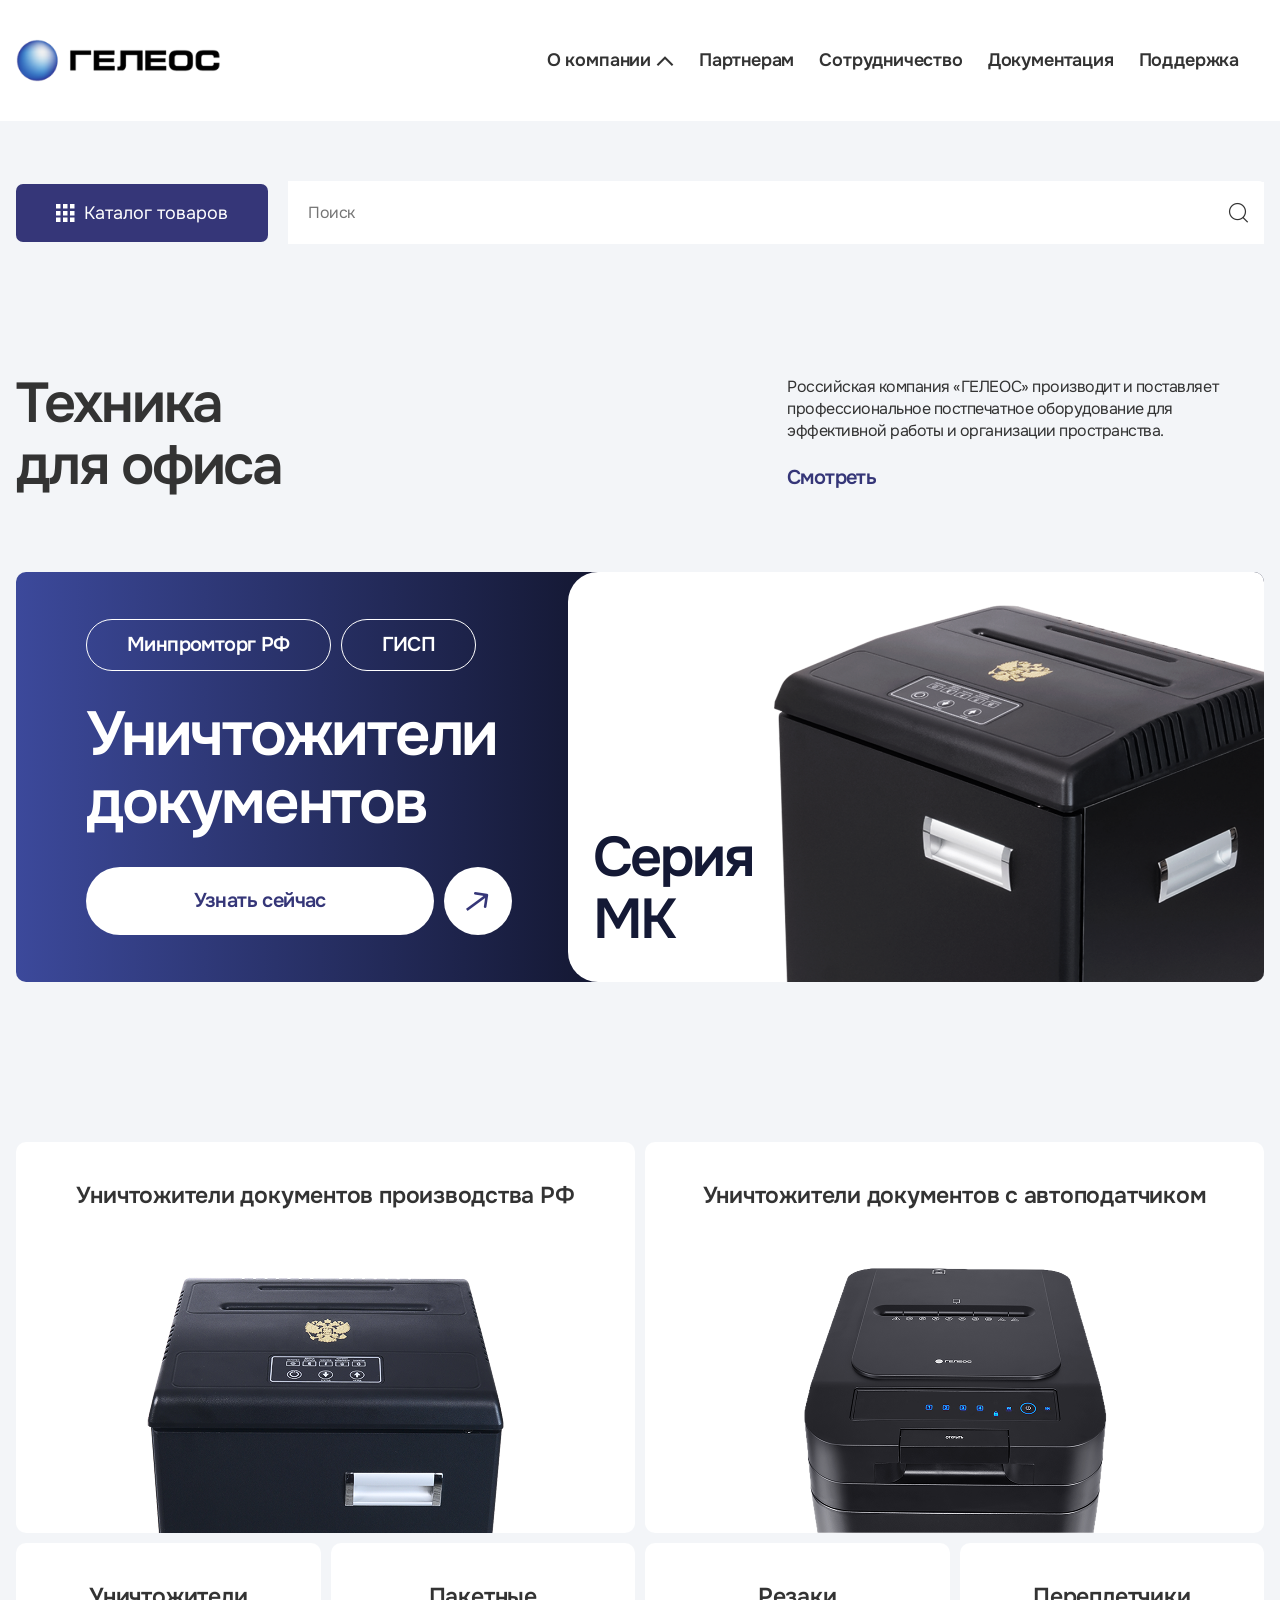
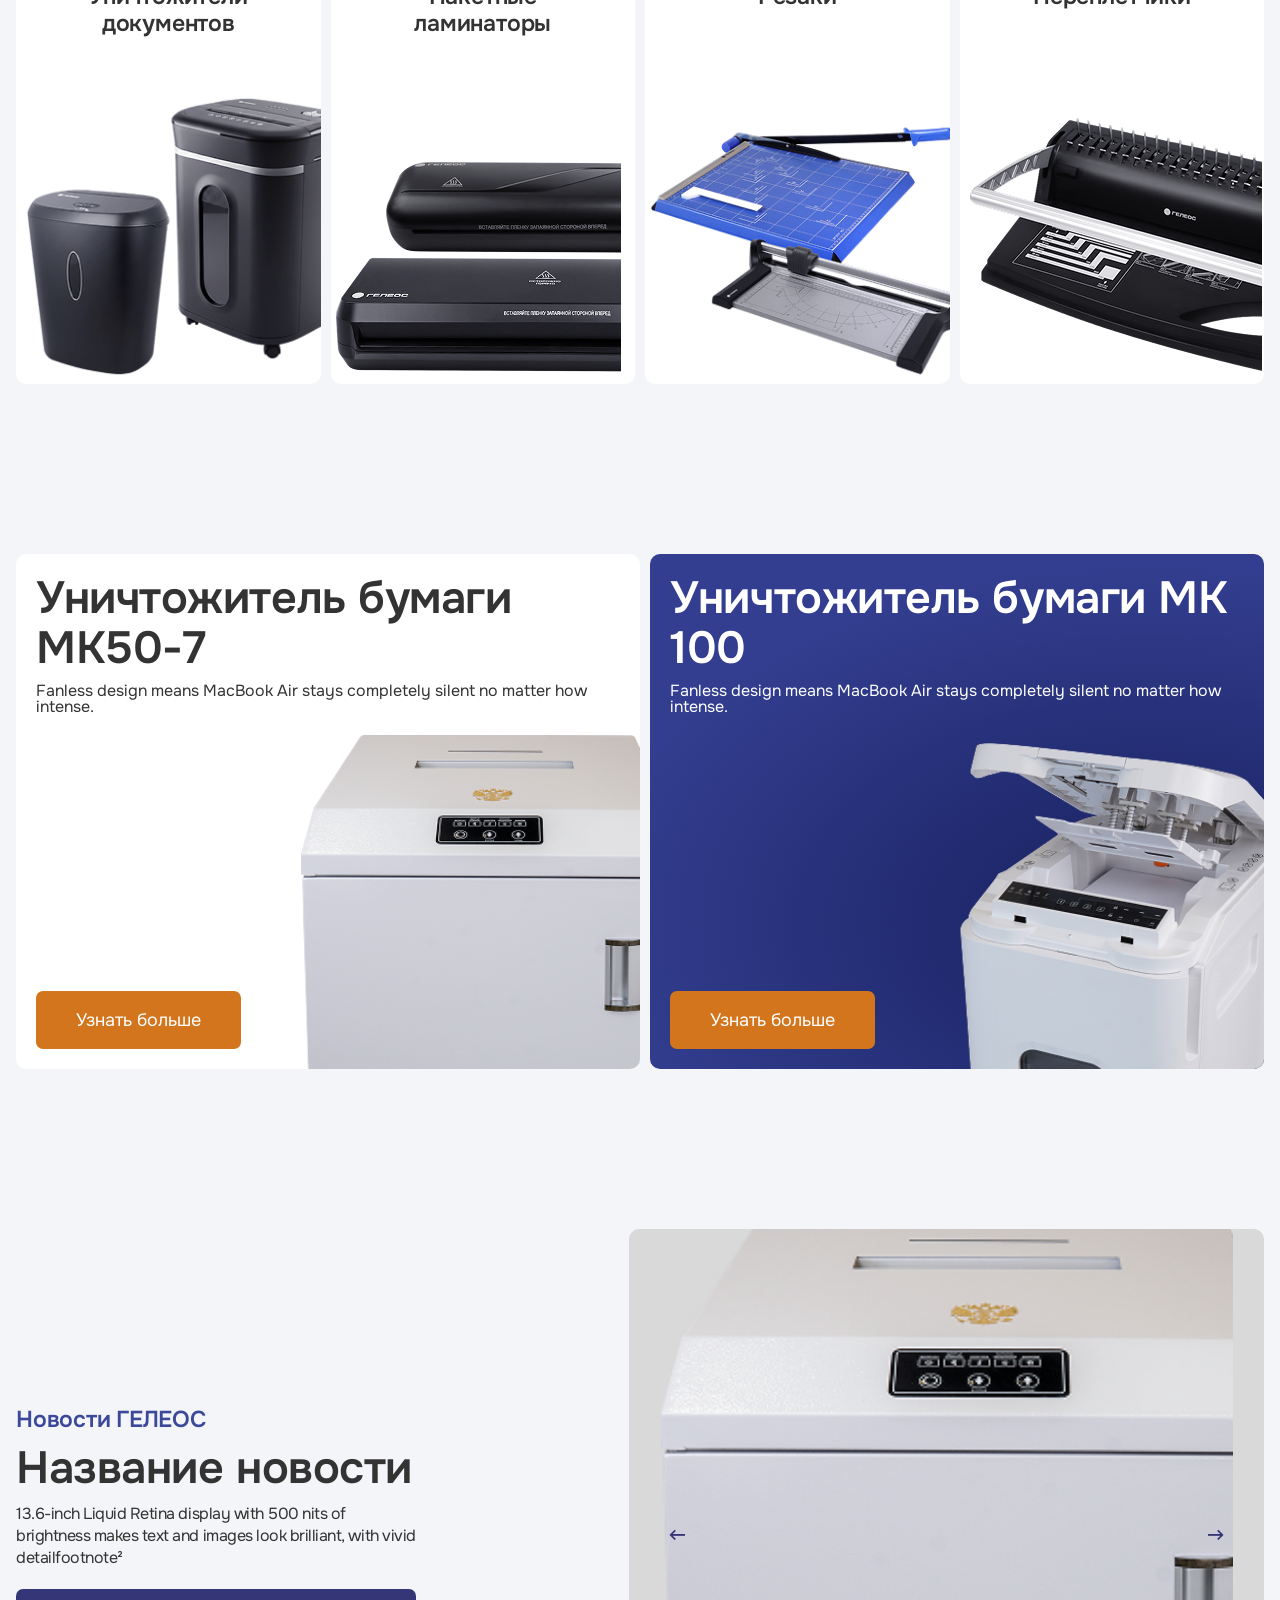
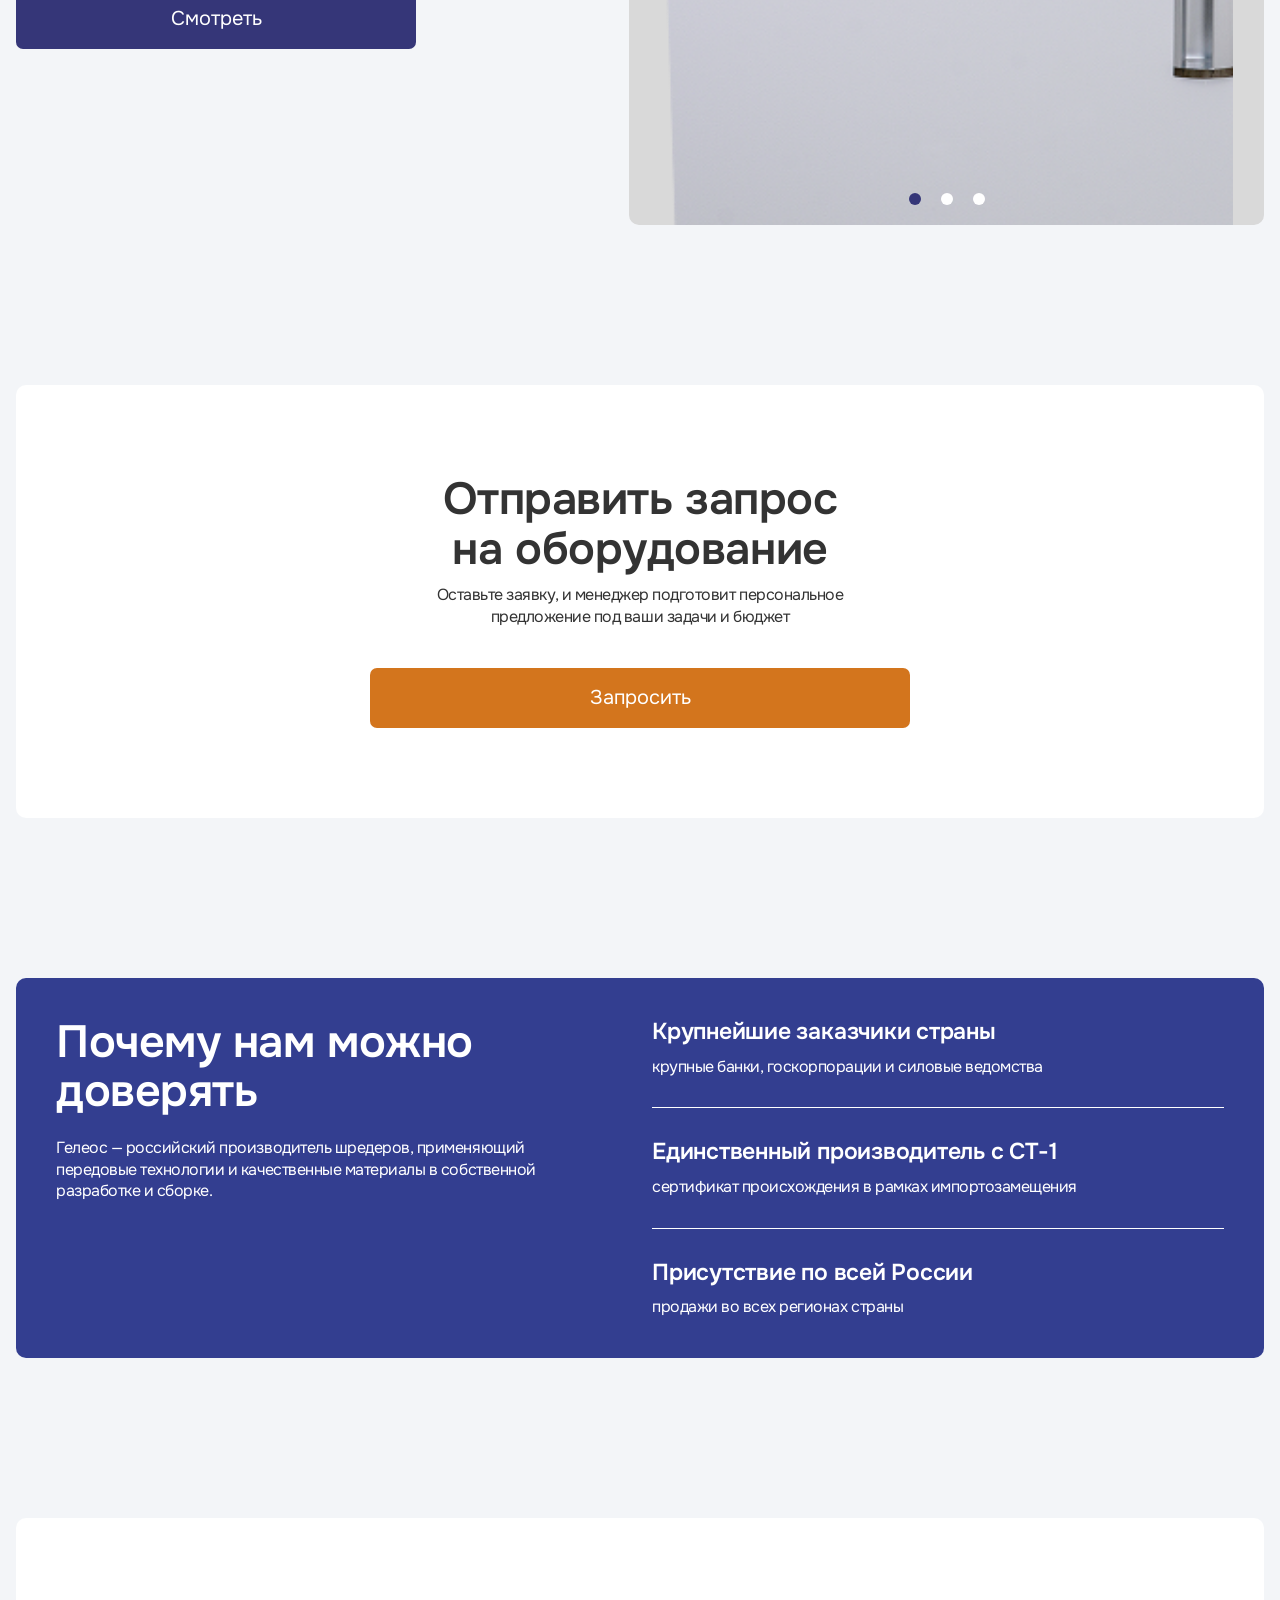
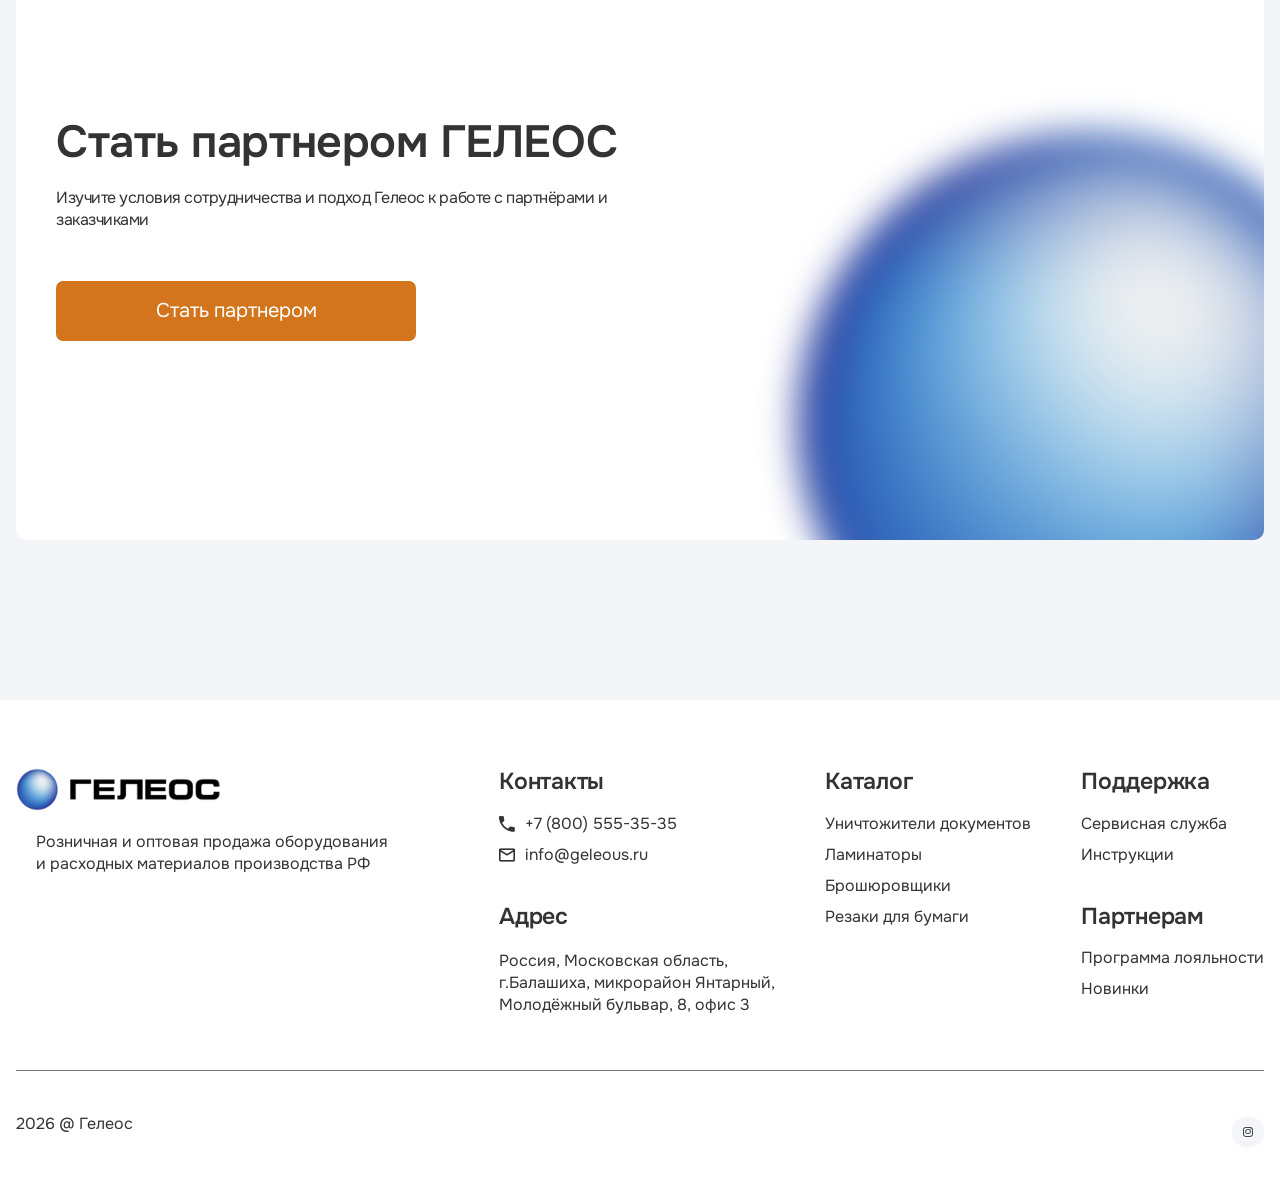
==== commit e822d0d6: "Доделал главную страницу" ====
--- a/index.html
+++ b/index.html
@@ -7,9 +7,9 @@
 	<meta name="format-detection" content="telephone=no">
 	<link rel="preconnect" href="https://fonts.googleapis.com">
 	<link rel="preconnect" href="https://fonts.gstatic.com" crossorigin>
-	<link href="https://fonts.googleapis.com/css2?family=Onest:wght@100..900&display=swap&_v=20260424195602" rel="stylesheet">
+	<link href="https://fonts.googleapis.com/css2?family=Onest:wght@100..900&display=swap&_v=20260427185352" rel="stylesheet">
 	<!-- <style>body{opacity: 0;}</style> -->
-	<link rel="stylesheet" href="css/style.min.css?_v=20260424195602">
+	<link rel="stylesheet" href="css/style.min.css?_v=20260427185352">
 	<link rel="shortcut icon" href="favicon.ico">
 	<!-- <meta name="robots" content="noindex, nofollow"> -->
 	<meta name="viewport" content="width=device-width, initial-scale=1.0">
@@ -147,6 +147,131 @@
 					</div>
 				</div>
 			</section>
+			<section class="better-cards">
+				<div class="better-cards__container">
+					<div class="better-cards__cards">
+						<div class="better-cards__card">
+							<div class="better-cards__header">
+								<h3 class="better-cards__title h2">Уничтожитель бумаги МК50-7</h3>
+								<p class="better-cards__desc">Fanless design means MacBook Air stays completely silent no matter how intense.</p>
+							</div>
+							<div class="better-cards__footer">
+								<a href="#" class="btn btn--small better-cards__link">Узнать больше</a>
+								<div class="better-cards__img-wrapper">
+									<picture><source srcset="img/better-cards/1.webp" type="image/webp"><img src="img/better-cards/1.png" alt="Уничтожитель бумаги МК50-7" class="better-cards__img"></picture>
+								</div>
+							</div>
+						</div>
+						<div class="better-cards__card">
+							<div class="better-cards__header">
+								<h3 class="better-cards__title h2">Уничтожитель бумаги МК 100</h3>
+								<p class="better-cards__desc">Fanless design means MacBook Air stays completely silent no matter how intense.</p>
+							</div>
+							<div class="better-cards__footer">
+								<a href="#" class="btn btn--small better-cards__link">Узнать больше</a>
+								<div class="better-cards__img-wrapper">
+									<picture><source srcset="img/better-cards/2.webp" type="image/webp"><img src="img/better-cards/2.png" alt="Уничтожитель бумаги МК 100" class="better-cards__img"></picture>
+								</div>
+							</div>
+						</div>
+					</div>
+				</div>
+			</section>
+			<section class="main-slider">
+				<div class="main-slider__container">
+					<div class="main-slider__left">
+						<p class="main-slider__slider-title h3">Новости ГЕЛЕОС</p>
+						<p class="main-slider__title h2">Название новости</p>
+						<p class="main-slider__desc h5">13.6-inch Liquid Retina display with 500 nits of brightness makes text and images look brilliant, with vivid detailfootnote²</p>
+						<a href="#" class="main-slider__link btn btn--more-primary">
+							Смотреть
+						</a>
+					</div>
+					<div class="main-slider__slider swiper">
+						<div class="main-slider__wrapper swiper-wrapper">
+							<div style="background-image: url('img/better-cards/1.png');" class="main-slider__slide swiper-slide"></div>
+							<div style="background-image: url('img/banner/benner.png');" class="main-slider__slide swiper-slide"></div>
+							<div style="background-image: url('img/catalog-menu/item1.png');" class="main-slider__slide swiper-slide"></div>
+						</div>
+						<div class="main-slider__prev swiper-button-prev icon _icon-arrow"></div>
+						<div class="main-slider__next swiper-button-next icon _icon-arrow"></div>
+						<div class="main-slider__pagination swiper-pagination"></div>
+					</div>
+				</div>
+			</section>
+			<section class="callback-block">
+				<div class="callback-block__container">
+					<div class="callback-block__body">
+						<div class="callback-block__wrapper">
+							<p class="callback-block__title h2">
+								Отправить запрос на оборудование
+							</p>
+							<p class="callback-block__desc h5">
+								Оставьте заявку, и менеджер подготовит персональное предложение под ваши задачи и бюджет
+							</p>
+						</div>
+						<a href="#" class="callback-block__link btn">Запросить</a>
+					</div>
+				</div>
+			</section>
+			<section class="better-block">
+				<div class="better-block__container">
+					<div class="better-block__body h5">
+						<div class="better-block__left">
+							<p class="better-block__title h2">
+								Почему нам можно доверять
+							</p>
+							<p class="better-block__mobile-title h2">
+								Почему нам можно доверять?
+							</p>
+							<p class="better-block__desc">
+								Гелеос — российский производитель шредеров,
+								применяющий передовые технологии и качественные материалы в
+								собственной разработке и сборке.
+							</p>
+						</div>
+						<div class="better-block__lists">
+							<div class="better-block__list">
+								<p class="better-block__list-title h3">
+									Крупнейшие заказчики страны
+								</p>
+								<p class="better-block__list-desc">
+									крупные банки, госкорпорации и силовые ведомства
+								</p>
+							</div>
+							<div class="better-block__list">
+								<p class="better-block__list-title h3">
+									Единственный производитель с СТ-1
+								</p>
+								<p class="better-block__list-desc">
+									сертификат происхождения в рамках импортозамещения
+								</p>
+							</div>
+							<div class="better-block__list">
+								<p class="better-block__list-title h3">
+									Присутствие по всей России
+								<p class="better-block__list-desc">
+									продажи во всех регионах страны
+								</p>
+							</div>
+						</div>
+					</div>
+				</div>
+			</section>
+			<section class="partner-main">
+				<div class="partner-main__container">
+					<div class="partner-main__body">
+						<div class="partner-main__left">
+							<p class="partner-main__title h2">Стать партнером ГЕЛЕОС</p>
+							<p class="partner-main__desc h5">Изучите условия сотрудничества и подход Гелеос к работе с партнёрами и заказчиками</p>
+							<a href="#" class="btn partner-main__link">Стать партнером</a>
+						</div>
+						<div class="partner-main__right">
+							<picture><source srcset="img/circle/circle.webp" type="image/webp"><img src="img/circle/circle.png" alt="ГЕЛЕОС" class="partner-main__img"></picture>
+						</div>
+					</div>
+				</div>
+			</section>
 		</main>
 		<footer class="footer">
 			<div class="footer__container">
@@ -256,7 +381,7 @@
 		</div>
 	</div>
 </div> -->
-	<script src="js/app.min.js?_v=20260424195602"></script>
+	<script src="js/app.min.js?_v=20260427185352"></script>
 </body>
 
 </html>
--- a/css/style.min.css
+++ b/css/style.min.css
@@ -1 +1 @@
-@font-face{font-family:icons;font-display:swap;src:url(../fonts/icons.eot?3jkkuy);src:url(../fonts/icons.eot?3jkkuy#iefix) format("embedded-opentype"),url(../fonts/icons.ttf?3jkkuy) format("truetype"),url(../fonts/icons.woff?3jkkuy) format("woff"),url(../fonts/icons.svg?3jkkuy#icons) format("svg");font-weight:400;font-style:normal}[class*=" _icon-"]:before,[class^=_icon-]:before{font-family:icons;font-style:normal;font-weight:400;font-variant:normal;text-transform:none;line-height:1;-webkit-font-smoothing:antialiased;-moz-osx-font-smoothing:grayscale}[class*=" _icon-"]:before,[class^=_icon-]:before{display:block}._icon-arrow-menu:before{content:""}._icon-arrow:before{content:""}._icon-tile:before{content:""}._icon-arrow-up:before{content:""}._icon-mail:before{content:""}._icon-instagram:before{content:""}._icon-search:before{content:""}._icon-phone:before{content:""}*{padding:0;margin:0;border:0}*,:after,:before{-webkit-box-sizing:border-box;box-sizing:border-box}body,html{height:100%;min-width:320px}body{color:var(--color-main-text);line-height:1;font-family:Onest;font-size:1rem;-ms-text-size-adjust:100%;-moz-text-size-adjust:100%;-webkit-text-size-adjust:100%;-webkit-font-smoothing:antialiased;-moz-osx-font-smoothing:grayscale}button,input,textarea{font-family:Onest;font-size:inherit}button{cursor:pointer;color:inherit;background-color:inherit}a{color:inherit}a:link,a:visited{text-decoration:none}a:hover{text-decoration:none}ul li{list-style:none}img{vertical-align:top}h1,h2,h3,h4,h5,h6{font-weight:inherit;font-size:inherit}:root{--color-main-bg:#F3F5F8;--color-more-bg:#757575;--color-main-text:#333333;--color-more-primary:#353678;--color-primary:#D3751D;--color-white:#FFFFFF;--color-black:#000000}body{background:var(--color-main-bg)}.lock body{overflow:hidden;-ms-touch-action:none;touch-action:none}.wrapper{min-height:100%;display:-webkit-box;display:-ms-flexbox;display:flex;-webkit-box-orient:vertical;-webkit-box-direction:normal;-ms-flex-direction:column;flex-direction:column;overflow:hidden}.wrapper>main{-webkit-box-flex:1;-ms-flex:1 1 auto;flex:1 1 auto}.wrapper>*{min-width:0}[class*=__container]{max-width:80rem;-webkit-box-sizing:content-box;box-sizing:content-box;margin:0 auto;padding:0 1rem}[class*=-ibg]{position:relative}[class*=-ibg] img{position:absolute;width:100%;height:100%;top:0;left:0;-o-object-fit:cover;object-fit:cover}[class*=-ibg_contain] img{-o-object-fit:contain;object-fit:contain}.search__container{display:-webkit-box;display:-ms-flexbox;display:flex;-webkit-box-align:center;-ms-flex-align:center;align-items:center;border-radius:5px;background:var(--color-white);padding-left:0;padding-right:0}.search__input{-webkit-box-flex:1;-ms-flex:1;flex:1;height:100%;padding:1.3125rem 0 1.3125rem 1.25rem}.search__input:focus{outline:0}.search__btn{-webkit-box-flex:0;-ms-flex:0 0 3.125rem;flex:0 0 3.125rem;font-size:1.25rem;padding-top:1.3125rem;padding-bottom:1.3125rem}.catalog-search__container{display:-webkit-box;display:-ms-flexbox;display:flex;-webkit-box-align:center;-ms-flex-align:center;align-items:center;gap:1.25rem;margin-bottom:8.0625rem}.catalog-search__btn{-webkit-box-flex:0;-ms-flex:0 0 auto;flex:0 0 auto}.catalog-search__search{width:100%;height:100%}.banner-text__container{display:-webkit-box;display:-ms-flexbox;display:flex;-webkit-box-pack:justify;-ms-flex-pack:justify;justify-content:space-between;-webkit-box-align:center;-ms-flex-align:center;align-items:center;gap:1.25rem;margin-bottom:4.6875rem}.banner-text__title{-webkit-box-flex:0;-ms-flex:0 1 18.9375rem;flex:0 1 18.9375rem;display:inline-block}.banner-text__wrapper{-webkit-box-flex:0;-ms-flex:0 1 29.8125rem;flex:0 1 29.8125rem;display:-webkit-box;display:-ms-flexbox;display:flex;-webkit-box-orient:vertical;-webkit-box-direction:normal;-ms-flex-direction:column;flex-direction:column;gap:1.25rem}.banner-text__link{color:var(--color-more-primary)}.banner__container{margin-bottom:10rem}.banner__body{display:-webkit-box;display:-ms-flexbox;display:flex;-webkit-box-align:center;-ms-flex-align:center;align-items:center;gap:3.5rem;background:-webkit-gradient(linear,left top,right top,from(#3c499b),color-stop(45.19%,#151935));background:linear-gradient(90deg,#3c499b 0,#151935 45.19%);border-radius:.625rem;overflow:hidden}.banner__left{-webkit-box-flex:1;-ms-flex:1 1 29.625rem;flex:1 1 29.625rem;display:-webkit-box;display:-ms-flexbox;display:flex;-webkit-box-orient:vertical;-webkit-box-direction:normal;-ms-flex-direction:column;flex-direction:column;gap:1.875rem;padding-top:2.5rem;padding-bottom:2.5rem;padding-left:4.375rem}.banner__tags{display:-webkit-box;display:-ms-flexbox;display:flex;-webkit-box-align:center;-ms-flex-align:center;align-items:center;-ms-flex-wrap:wrap;flex-wrap:wrap;gap:.625rem}.banner__tag{display:-webkit-inline-box;display:-ms-inline-flexbox;display:inline-flex;padding:.5625rem 2.5rem;-webkit-box-pack:center;-ms-flex-pack:center;justify-content:center;-webkit-box-align:center;-ms-flex-align:center;align-items:center;border-radius:2.1875rem;border:.0625rem solid var(--color-white);color:var(--color-white)}.banner__title{color:var(--color-white)}.banner__link{width:100%;display:-webkit-box;display:-ms-flexbox;display:flex;-webkit-box-align:center;-ms-flex-align:center;align-items:center;gap:.625rem}.banner__link-text{-webkit-box-flex:1;-ms-flex:1 1 auto;flex:1 1 auto;border-radius:2.1875rem;background-color:var(--color-white);color:var(--color-more-primary);text-align:center;padding:1.125rem 1.875rem;-webkit-transition:background-color .3s;transition:background-color .3s}.banner__link-icon{min-width:4.25rem;min-height:4.25rem;display:-webkit-box;display:-ms-flexbox;display:flex;-webkit-box-align:center;-ms-flex-align:center;align-items:center;-webkit-box-pack:center;-ms-flex-pack:center;justify-content:center;font-size:1.4375rem;border-radius:50%;background-color:var(--color-white);color:var(--color-more-primary);padding:.3125rem;-webkit-transition:background-color .3s;transition:background-color .3s}.banner__right{-webkit-box-flex:1;-ms-flex:1 1 42.1875rem;flex:1 1 42.1875rem;height:100%;display:-webkit-box;display:-ms-flexbox;display:flex;-webkit-box-align:end;-ms-flex-align:end;align-items:flex-end;-webkit-box-pack:end;-ms-flex-pack:end;justify-content:flex-end;-ms-flex-wrap:wrap;flex-wrap:wrap;gap:1.25rem;background-color:var(--color-white);border-top-left-radius:1.875rem;border-bottom-left-radius:1.875rem;padding-top:1.875rem;padding-left:1.5625rem}.banner__right-wrapper-img{-webkit-box-flex:1;-ms-flex:1 2 28.125rem;flex:1 2 28.125rem;height:100%}.banner__right-img{width:100%;height:100%;-o-object-fit:contain;object-fit:contain;-o-object-position:bottom;object-position:bottom}.banner__right-text{-webkit-box-flex:1;-ms-flex:1;flex:1;color:#141935;white-space:wrap;margin-bottom:2rem}.catalog-menu__container{display:-webkit-box;display:-ms-flexbox;display:flex;-webkit-box-orient:vertical;-webkit-box-direction:normal;-ms-flex-direction:column;flex-direction:column;gap:.625rem}.catalog-menu__top-items{display:-webkit-box;display:-ms-flexbox;display:flex;-ms-flex-wrap:wrap;flex-wrap:wrap;gap:.625rem}.catalog-menu__top-item{-webkit-box-flex:1;-ms-flex:1 1 calc(50% - .625rem);flex:1 1 calc(50% - .625rem);display:-webkit-box;display:-ms-flexbox;display:flex;-webkit-box-orient:vertical;-webkit-box-direction:normal;-ms-flex-direction:column;flex-direction:column;-webkit-box-align:center;-ms-flex-align:center;align-items:center;-webkit-box-pack:center;-ms-flex-pack:center;justify-content:center;gap:3rem;padding:2.5rem 2.5rem 0 2.5rem;background-color:var(--color-white);border-radius:.625rem}.catalog-menu__top-item-text{text-align:center}.catalog-menu__top-item-wrapper-img{-webkit-box-flex:1;-ms-flex:1 1 100%;flex:1 1 100%;max-width:28.0625rem;display:-webkit-box;display:-ms-flexbox;display:flex;-webkit-box-align:end;-ms-flex-align:end;align-items:flex-end}.catalog-menu__top-item-img{width:100%;height:100%;-o-object-fit:contain;object-fit:contain;-o-object-position:bottom;object-position:bottom}.catalog-menu__items{display:-webkit-box;display:-ms-flexbox;display:flex;gap:.625rem;overflow-x:auto;overflow-y:visible;padding-bottom:.625rem}.catalog-menu__item{min-width:13.25rem;-webkit-box-flex:1;-ms-flex:1 1 19.5625rem;flex:1 1 19.5625rem;display:-webkit-box;display:-ms-flexbox;display:flex;-webkit-box-orient:vertical;-webkit-box-direction:normal;-ms-flex-direction:column;flex-direction:column;-webkit-box-align:center;-ms-flex-align:center;align-items:center;-webkit-box-pack:center;-ms-flex-pack:center;justify-content:center;gap:3rem;overflow:hidden;background-color:var(--color-white);border-radius:.625rem}.catalog-menu__item-text{display:inline-block;padding:2.5rem 2.5rem 0 2.5rem;text-align:center}.catalog-menu__item-wrapper-img{-webkit-box-flex:1;-ms-flex:1 1 100%;flex:1 1 100%;width:100%;display:-webkit-box;display:-ms-flexbox;display:flex;-webkit-box-align:end;-ms-flex-align:end;align-items:flex-end}.catalog-menu__item-img{width:100%;-o-object-fit:contain;object-fit:contain;-o-object-position:bottom;object-position:bottom}.h1{font-size:3.5rem;font-style:normal;font-weight:600;line-height:110%;letter-spacing:-2.24px}.h2{font-size:2.8125rem;font-style:normal;font-weight:600;line-height:110%;letter-spacing:-.45px}.h3{font-size:1.4375rem;font-style:normal;font-weight:600;line-height:120%;letter-spacing:-.23px}.h4{font-size:1.25rem;font-style:normal;font-weight:600;line-height:160%;letter-spacing:-.6px}.h5{font-size:1rem;font-style:normal;font-weight:400;line-height:136%;letter-spacing:-.48px}.btn{display:-webkit-inline-box;display:-ms-inline-flexbox;display:inline-flex;padding:1.25rem 2.5rem;-webkit-box-pack:center;-ms-flex-pack:center;justify-content:center;-webkit-box-align:center;-ms-flex-align:center;align-items:center;border-radius:.4375rem;font-size:1.25rem;background:var(--color-primary);color:var(--color-white);cursor:pointer;-webkit-transition:opacity .3s ease;transition:opacity .3s ease}.btn:visited{color:var(--color-white)}.btn.icon{gap:.625rem}.btn--small{font-size:1.125rem}.btn--more-primary{background:var(--color-more-primary)}.error-page{height:100vh}.error-page__container{height:100%;display:-webkit-box;display:-ms-flexbox;display:flex;-webkit-box-orient:vertical;-webkit-box-direction:normal;-ms-flex-direction:column;flex-direction:column;-webkit-box-align:center;-ms-flex-align:center;align-items:center;-webkit-box-pack:center;-ms-flex-pack:center;justify-content:center;gap:1.25rem;padding:2.5rem 0}.error-page__title{text-align:center}.error-page__desc{text-align:center}.error-page__row{margin-top:1.25rem}.page{padding-top:3.75rem;padding-bottom:5rem}.icon-menu{display:none}.header{background:var(--color-white)}.header__container{padding-top:2.4375rem;padding-bottom:2.4375rem;position:relative}.header__logo{display:-webkit-box;display:-ms-flexbox;display:flex;-webkit-box-align:center;-ms-flex-align:center;align-items:center;-webkit-box-pack:justify;-ms-flex-pack:justify;justify-content:space-between;gap:.625rem}.header__logo-link{display:block;width:12.8125rem}.header__logo-img{width:100%;-o-object-fit:contain;object-fit:contain;-o-object-position:center;object-position:center}.menu__list{display:-webkit-box;display:-ms-flexbox;display:flex;-webkit-box-align:center;-ms-flex-align:center;align-items:center;-ms-flex-wrap:wrap;flex-wrap:wrap;gap:1.5625rem}.menu__item{position:relative}.menu__item.sublist-active .menu__sublist{display:-webkit-box;display:-ms-flexbox;display:flex}.menu__item.sublist-active ._icon-arrow-menu:before{-webkit-transform:rotate(180deg);-ms-transform:rotate(180deg);transform:rotate(180deg)}.menu__link{display:-webkit-inline-box;display:-ms-inline-flexbox;display:inline-flex;-webkit-box-orient:horizontal;-webkit-box-direction:reverse;-ms-flex-direction:row-reverse;flex-direction:row-reverse;-webkit-box-pack:center;-ms-flex-pack:center;justify-content:center;-webkit-box-align:center;-ms-flex-align:center;align-items:center;gap:.3125rem;font-size:1.125rem;font-style:normal;font-weight:600;line-height:120%;letter-spacing:-.18px}.menu__link--btn{margin-top:9.1875rem}.menu__link._icon-arrow-menu:before{-webkit-transition:-webkit-transform .3s ease;transition:-webkit-transform .3s ease;transition:transform .3s ease;transition:transform .3s ease,-webkit-transform .3s ease}.menu__link.active,.menu__link.active._icon-arrow-menu{color:var(--color-more-primary)}.menu__sublist{display:none}.menu__sublist--active{display:block}.footer{background-color:var(--color-white)}.footer__container{padding-top:4.25rem;padding-bottom:3.4375rem}.footer__top{display:-webkit-box;display:-ms-flexbox;display:flex;-webkit-box-pack:justify;-ms-flex-pack:justify;justify-content:space-between;gap:1.25rem;padding-bottom:3.4375rem;border-bottom:1px solid var(--color-more-bg)}.footer__top-left{-webkit-box-flex:1;-ms-flex:1 1 18.75rem;flex:1 1 18.75rem}.footer__logo{display:block;width:12.8125rem;margin-bottom:1.25rem}.footer__logo-img{width:100%;-o-object-fit:contain;object-fit:contain;-o-object-position:center;object-position:center}.footer__description{margin-left:1.25rem}.footer__description p{line-height:136%}.footer__top-right{-webkit-box-flex:1;-ms-flex:1 1 auto;flex:1 1 auto}.footer__row{display:-webkit-box;display:-ms-flexbox;display:flex;-webkit-box-pack:end;-ms-flex-pack:end;justify-content:flex-end;gap:1.25rem 3.125rem}.footer__column{display:-webkit-box;display:-ms-flexbox;display:flex;-webkit-box-orient:vertical;-webkit-box-direction:normal;-ms-flex-direction:column;flex-direction:column;gap:2.5rem 1.25rem}.footer__column-title{margin-bottom:1.25rem}.footer__list{display:-webkit-box;display:-ms-flexbox;display:flex;-webkit-box-orient:vertical;-webkit-box-direction:normal;-ms-flex-direction:column;flex-direction:column;gap:.9375rem}.footer__link{display:-webkit-box;display:-ms-flexbox;display:flex;-webkit-box-align:center;-ms-flex-align:center;align-items:center;gap:.625rem}.footer__text{line-height:136%}.footer__bottom{padding-top:2.8125rem;display:-webkit-box;display:-ms-flexbox;display:flex;-ms-flex-wrap:wrap;flex-wrap:wrap;-webkit-box-pack:justify;-ms-flex-pack:justify;justify-content:space-between;gap:1.25rem}.footer__wrapper-icon{width:2rem;height:2rem;background-color:var(--color-main-bg);border-radius:50%;display:-webkit-box;display:-ms-flexbox;display:flex;-webkit-box-align:center;-ms-flex-align:center;align-items:center;-webkit-box-pack:center;-ms-flex-pack:center;justify-content:center}.footer__icon{font-size:.625rem}@media (min-width:61.99875em){.banner__title{font-size:3.875rem!important}.menu__item.sublist-active .menu__sublist{-ms-flex-wrap:wrap;flex-wrap:wrap;gap:1.25rem 2.5rem}.menu__link--btn{display:none}.menu__sublist{max-width:39.75rem;width:-webkit-max-content;width:-moz-max-content;width:max-content;position:absolute;top:100%;left:0;background:var(--color-white);padding:1.25rem;border-radius:.625rem;-webkit-box-shadow:0 .25rem .375rem rgba(0,0,0,.1);box-shadow:0 .25rem .375rem rgba(0,0,0,.1)}}@media (max-width:82em){.header__btn{display:none}}@media (max-width:61.99875em){.search__input{padding:1.25rem 0 1.25rem 1.25rem}.search__btn{padding:1.25rem 0 1.25rem 0}.catalog-search__container{gap:.625rem}.catalog-search__btn{-webkit-box-flex:1;-ms-flex:1 0 auto;flex:1 0 auto}.catalog-search__btn .btn{width:100%;padding-top:1.25rem;padding-bottom:1.25rem;font-size:1.0625rem}.catalog-search__search{-webkit-box-flex:0;-ms-flex:0 2 36.4375rem;flex:0 2 36.4375rem}.banner__container{margin-bottom:7.5rem}.banner__body{-webkit-box-orient:vertical;-webkit-box-direction:normal;-ms-flex-direction:column;flex-direction:column;gap:1.875rem;overflow:visible}.banner__left{-webkit-box-flex:1;-ms-flex:1;flex:1;padding-right:4.375rem}.banner__right{-webkit-box-flex:1;-ms-flex:1;flex:1;border-bottom-left-radius:0;border-top-right-radius:1.875rem}.h1{font-size:3.4375rem;letter-spacing:-2.2px}.h2{font-size:2.1875rem;letter-spacing:-.35px}.h3{font-size:1.125rem;letter-spacing:-.18px}.h4{font-size:1.0625rem;letter-spacing:-.51px}.h5{font-size:.9375rem;letter-spacing:-.45px}.btn{font-size:1.0625rem;padding:.8125rem 1.6875rem}.btn--small{font-size:.7734375rem;padding:.875rem 1.75rem}.page{padding-top:3.75rem;padding-bottom:3.75rem}.icon-menu{display:block;position:relative;width:2.875rem;height:1.375rem;cursor:pointer;z-index:5}.icon-menu span,.icon-menu::after,.icon-menu::before{content:"";-webkit-transition:all .3s ease 0s;transition:all .3s ease 0s;right:0;position:absolute;width:100%;height:.125rem;background-color:var(--color-more-primary)}.icon-menu::before{top:0}.icon-menu::after{bottom:0}.icon-menu span{top:calc(50% - .0625rem);width:40%}.menu-open .icon-menu span{width:0}.menu-open .icon-menu::before{top:calc(50% - .0625rem);-webkit-transform:rotate(-45deg);-ms-transform:rotate(-45deg);transform:rotate(-45deg)}.menu-open .icon-menu::after{bottom:calc(50% - .0625rem);-webkit-transform:rotate(45deg);-ms-transform:rotate(45deg);transform:rotate(45deg)}.header__container{padding-top:1.3125rem;padding-bottom:1.3125rem}.menu__body{visibility:hidden;opacity:0;-webkit-transform:translateY(.75rem) scale(.98);-ms-transform:translateY(.75rem) scale(.98);transform:translateY(.75rem) scale(.98);pointer-events:none;overflow-x:auto;max-width:17.625rem;width:100%;background:var(--color-white);border-radius:0 0 0 .625rem;position:absolute;top:100%;right:0;-webkit-transition:opacity .35s cubic-bezier(.22,1,.36,1),visibility .35s ease,-webkit-transform .35s cubic-bezier(.22,1,.36,1);transition:opacity .35s cubic-bezier(.22,1,.36,1),visibility .35s ease,-webkit-transform .35s cubic-bezier(.22,1,.36,1);transition:opacity .35s cubic-bezier(.22,1,.36,1),transform .35s cubic-bezier(.22,1,.36,1),visibility .35s ease;transition:opacity .35s cubic-bezier(.22,1,.36,1),transform .35s cubic-bezier(.22,1,.36,1),visibility .35s ease,-webkit-transform .35s cubic-bezier(.22,1,.36,1);will-change:opacity,transform;z-index:10;-webkit-transition:visibility .3s ease;transition:visibility .3s ease}.menu-open .menu__body{visibility:visible;opacity:1;-webkit-transform:translateY(0) scale(1);-ms-transform:translateY(0) scale(1);transform:translateY(0) scale(1);pointer-events:auto}.menu__list{-webkit-box-orient:vertical;-webkit-box-direction:normal;-ms-flex-direction:column;flex-direction:column;-webkit-box-pack:start;-ms-flex-pack:start;justify-content:flex-start;text-align:left;padding:1.25rem}.menu__item{width:100%;-webkit-box-orient:vertical;-webkit-box-direction:normal;-ms-flex-direction:column;flex-direction:column;-webkit-box-align:start;-ms-flex-align:start;align-items:flex-start}.menu__sublist{-webkit-box-orient:vertical;-webkit-box-direction:normal;-ms-flex-direction:column;flex-direction:column;gap:.625rem;margin-left:1.25rem;margin-top:.9375rem}.footer__row{gap:1.25rem}}@media (max-width:61.99875em)and (max-width:61.99875em){.catalog-search__btn .btn{padding-top:1.1875rem;padding-bottom:1.1875rem}}@media (max-width:61.99875em)and (max-width:33.74875em){.catalog-search__btn .btn{padding-top:.75rem;padding-bottom:.75rem}.menu__body{max-width:100%}}@media (max-width:61.99875em)and (max-width:26.87375em){.catalog-search__btn .btn{padding-top:.6875rem;padding-bottom:.6875rem}}@media (max-width:47.99875em){.catalog-search__container{margin-bottom:6.0625rem}.banner-text__container{-webkit-box-orient:vertical;-webkit-box-direction:normal;-ms-flex-direction:column;flex-direction:column;-webkit-box-pack:start;-ms-flex-pack:start;justify-content:flex-start;-webkit-box-align:start;-ms-flex-align:start;align-items:flex-start;gap:.625rem}.banner-text__title{-webkit-box-flex:1;-ms-flex:1;flex:1}.banner-text__wrapper{-webkit-box-flex:1;-ms-flex:1;flex:1}.banner__left{padding:2.5rem 3.125rem}.banner__link-text{padding:.9375rem 1.5625rem}.banner__link-icon{min-width:3.5625rem;min-height:3.5625rem;font-size:1.125rem}.catalog-menu__items{height:17.9375rem}.h1{font-size:2.6875rem;letter-spacing:-1.72px}.h2{font-size:1.5625rem;line-height:120%;letter-spacing:-.25px}.h3{font-size:1.125rem;line-height:112%}.h4{font-size:1.0625rem;font-weight:500;letter-spacing:-.51px}.error-page__container{gap:.625rem;padding:1.25rem 0}.page{padding-top:2.5rem;padding-bottom:2.5rem}.footer__top{-webkit-box-orient:vertical;-webkit-box-direction:normal;-ms-flex-direction:column;flex-direction:column;gap:2.5rem}.footer__top-left{-webkit-box-flex:1;-ms-flex:1 1 auto;flex:1 1 auto}.footer__description{margin-left:0}.footer__row{-webkit-box-pack:start;-ms-flex-pack:start;justify-content:flex-start;-ms-flex-wrap:wrap;flex-wrap:wrap;gap:1.25rem 3.375rem}.footer__column{gap:1.5625rem 5.25rem;-webkit-box-orient:horizontal;-webkit-box-direction:normal;-ms-flex-direction:row;flex-direction:row}.footer__column--contacts{-webkit-box-flex:1;-ms-flex:1 1 100%;flex:1 1 100%}}@media (max-width:43.8125rem){.footer__column{width:100%}.footer__column--support{-webkit-box-ordinal-group:2;-ms-flex-order:1;order:1;gap:.9375rem}.footer__column--support .footer__column-item{-webkit-box-flex:1;-ms-flex:1 1 calc(50% - .9375rem);flex:1 1 calc(50% - .9375rem)}.footer__column--catalog{-webkit-box-ordinal-group:3;-ms-flex-order:2;order:2}.footer__column--catalog .footer__list{-webkit-box-orient:horizontal;-webkit-box-direction:normal;-ms-flex-direction:row;flex-direction:row;-ms-flex-wrap:wrap;flex-wrap:wrap}.footer__column--catalog .footer__list .footer__list-item{-webkit-box-flex:1;-ms-flex:1 1 calc(50% - .9375rem);flex:1 1 calc(50% - .9375rem)}.footer__column--contacts{-webkit-box-orient:vertical;-webkit-box-direction:normal;-ms-flex-direction:column;flex-direction:column;-webkit-box-ordinal-group:1;-ms-flex-order:0;order:0}.footer__column--contacts .footer__list{-webkit-box-orient:horizontal;-webkit-box-direction:normal;-ms-flex-direction:row;flex-direction:row}.footer__column--contacts .footer__list .footer__list-item{-webkit-box-flex:1;-ms-flex:1 1 calc(50% - .9375rem);flex:1 1 calc(50% - .9375rem)}.footer__column-item{width:100%}}@media (max-width:33.74875em){.search__input{padding:.75rem 0 .75rem 1.25rem}.search__btn{padding:.75rem 0 .75rem 0}.catalog-search__btn .btn span{display:none}.banner__container{margin-bottom:5rem}.menu__link--btn{margin-top:6.25rem}.menu__link--btn{width:100%}.footer__column--support{-webkit-box-ordinal-group:2;-ms-flex-order:1;order:1;width:100%;gap:.9375rem 2.9375rem}.footer__column--support .footer__column-item{-webkit-box-flex:1;-ms-flex:1 1 calc(50% - 2.9375rem);flex:1 1 calc(50% - 2.9375rem)}}@media (max-width:26.87375em){.search__input{padding:.6875rem 0 .6875rem .6875rem}.search__btn{padding:.6875rem 0 .6875rem 0}.catalog-search__container{-ms-flex-wrap:wrap;flex-wrap:wrap}.catalog-search__btn{-webkit-box-flex:1;-ms-flex:1;flex:1}.catalog-search__btn .btn{font-size:.9375rem}.catalog-search__search{-webkit-box-flex:1;-ms-flex:1;flex:1}}@media (max-width:23.436875em){.banner__title{font-size:2.375rem!important}.banner__right-text{font-size:2.375rem!important}}@media (any-hover:hover){.banner__link:hover .banner__link-text{background-color:var(--color-more-primary);color:var(--color-white)}.banner__link:hover .banner__link-icon{background-color:var(--color-more-primary);color:var(--color-white)}.btn:hover{opacity:.9}.menu__link:hover,.menu__link:hover._icon-arrow-menu{color:var(--color-more-primary)}.menu__subitem:hover .menu__sublink{color:var(--color-more-primary)}.footer__link:hover{color:var(--color-more-primary)}}+@font-face{font-family:icons;font-display:swap;src:url(../fonts/icons.eot?3jkkuy);src:url(../fonts/icons.eot?3jkkuy#iefix) format("embedded-opentype"),url(../fonts/icons.ttf?3jkkuy) format("truetype"),url(../fonts/icons.woff?3jkkuy) format("woff"),url(../fonts/icons.svg?3jkkuy#icons) format("svg");font-weight:400;font-style:normal}[class*=" _icon-"]:before,[class^=_icon-]:before{font-family:icons;font-style:normal;font-weight:400;font-variant:normal;text-transform:none;line-height:1;-webkit-font-smoothing:antialiased;-moz-osx-font-smoothing:grayscale}[class*=" _icon-"]:before,[class^=_icon-]:before{display:block}._icon-arrow-menu:before{content:""}._icon-arrow:before{content:""}._icon-tile:before{content:""}._icon-arrow-up:before{content:""}._icon-mail:before{content:""}._icon-instagram:before{content:""}._icon-search:before{content:""}._icon-phone:before{content:""}*{padding:0;margin:0;border:0}*,:after,:before{-webkit-box-sizing:border-box;box-sizing:border-box}body,html{height:100%;min-width:320px}body{color:var(--color-main-text);line-height:1;font-family:Onest;font-size:1rem;-ms-text-size-adjust:100%;-moz-text-size-adjust:100%;-webkit-text-size-adjust:100%;-webkit-font-smoothing:antialiased;-moz-osx-font-smoothing:grayscale}button,input,textarea{font-family:Onest;font-size:inherit}button{cursor:pointer;color:inherit;background-color:inherit}a{color:inherit}a:link,a:visited{text-decoration:none}a:hover{text-decoration:none}ul li{list-style:none}img{vertical-align:top}h1,h2,h3,h4,h5,h6{font-weight:inherit;font-size:inherit}:root{--color-main-bg:#F3F5F8;--color-more-bg:#757575;--color-main-text:#333333;--color-more-primary:#353678;--color-primary:#D3751D;--color-white:#FFFFFF;--color-black:#000000}body{background:var(--color-main-bg)}.lock body{overflow:hidden;-ms-touch-action:none;touch-action:none}.wrapper{min-height:100%;display:-webkit-box;display:-ms-flexbox;display:flex;-webkit-box-orient:vertical;-webkit-box-direction:normal;-ms-flex-direction:column;flex-direction:column;overflow:hidden}.wrapper>main{-webkit-box-flex:1;-ms-flex:1 1 auto;flex:1 1 auto}.wrapper>*{min-width:0}[class*=__container]{max-width:80rem;-webkit-box-sizing:content-box;box-sizing:content-box;margin:0 auto;padding:0 1rem}[class*=-ibg]{position:relative}[class*=-ibg] img{position:absolute;width:100%;height:100%;top:0;left:0;-o-object-fit:cover;object-fit:cover}[class*=-ibg_contain] img{-o-object-fit:contain;object-fit:contain}.search__container{display:-webkit-box;display:-ms-flexbox;display:flex;-webkit-box-align:center;-ms-flex-align:center;align-items:center;border-radius:5px;background:var(--color-white);padding-left:0;padding-right:0}.search__input{-webkit-box-flex:1;-ms-flex:1;flex:1;height:100%;padding:1.3125rem 0 1.3125rem 1.25rem}.search__input:focus{outline:0}.search__btn{-webkit-box-flex:0;-ms-flex:0 0 3.125rem;flex:0 0 3.125rem;font-size:1.25rem;padding-top:1.3125rem;padding-bottom:1.3125rem}.catalog-search__container{display:-webkit-box;display:-ms-flexbox;display:flex;-webkit-box-align:center;-ms-flex-align:center;align-items:center;gap:1.25rem;margin-bottom:8.0625rem}.catalog-search__btn{-webkit-box-flex:0;-ms-flex:0 0 auto;flex:0 0 auto}.catalog-search__search{width:100%;height:100%}.banner-text__container{display:-webkit-box;display:-ms-flexbox;display:flex;-webkit-box-pack:justify;-ms-flex-pack:justify;justify-content:space-between;-webkit-box-align:center;-ms-flex-align:center;align-items:center;gap:1.25rem;margin-bottom:4.6875rem}.banner-text__title{-webkit-box-flex:0;-ms-flex:0 1 18.9375rem;flex:0 1 18.9375rem;display:inline-block}.banner-text__wrapper{-webkit-box-flex:0;-ms-flex:0 1 29.8125rem;flex:0 1 29.8125rem;display:-webkit-box;display:-ms-flexbox;display:flex;-webkit-box-orient:vertical;-webkit-box-direction:normal;-ms-flex-direction:column;flex-direction:column;gap:1.25rem}.banner-text__link{color:var(--color-more-primary)}.banner__container{margin-bottom:10rem}.banner__body{display:-webkit-box;display:-ms-flexbox;display:flex;-webkit-box-align:center;-ms-flex-align:center;align-items:center;gap:3.5rem;background:-webkit-gradient(linear,left top,right top,from(#3c499b),color-stop(45.19%,#151935));background:linear-gradient(90deg,#3c499b 0,#151935 45.19%);border-radius:.625rem;overflow:hidden}.banner__left{-webkit-box-flex:1;-ms-flex:1 1 29.625rem;flex:1 1 29.625rem;display:-webkit-box;display:-ms-flexbox;display:flex;-webkit-box-orient:vertical;-webkit-box-direction:normal;-ms-flex-direction:column;flex-direction:column;gap:1.875rem;padding-top:2.5rem;padding-bottom:2.5rem;padding-left:4.375rem}.banner__tags{display:-webkit-box;display:-ms-flexbox;display:flex;-webkit-box-align:center;-ms-flex-align:center;align-items:center;-ms-flex-wrap:wrap;flex-wrap:wrap;gap:.625rem}.banner__tag{display:-webkit-inline-box;display:-ms-inline-flexbox;display:inline-flex;padding:.5625rem 2.5rem;-webkit-box-pack:center;-ms-flex-pack:center;justify-content:center;-webkit-box-align:center;-ms-flex-align:center;align-items:center;border-radius:2.1875rem;border:.0625rem solid var(--color-white);color:var(--color-white)}.banner__title{color:var(--color-white)}.banner__link{width:100%;display:-webkit-box;display:-ms-flexbox;display:flex;-webkit-box-align:center;-ms-flex-align:center;align-items:center;gap:.625rem}.banner__link-text{-webkit-box-flex:1;-ms-flex:1 1 auto;flex:1 1 auto;border-radius:2.1875rem;background-color:var(--color-white);color:var(--color-more-primary);text-align:center;padding:1.125rem 1.875rem;-webkit-transition:background-color .3s;transition:background-color .3s}.banner__link-icon{min-width:4.25rem;min-height:4.25rem;display:-webkit-box;display:-ms-flexbox;display:flex;-webkit-box-align:center;-ms-flex-align:center;align-items:center;-webkit-box-pack:center;-ms-flex-pack:center;justify-content:center;font-size:1.4375rem;border-radius:50%;background-color:var(--color-white);color:var(--color-more-primary);padding:.3125rem;-webkit-transition:background-color .3s;transition:background-color .3s}.banner__right{-webkit-box-flex:1;-ms-flex:1 1 42.1875rem;flex:1 1 42.1875rem;height:100%;display:-webkit-box;display:-ms-flexbox;display:flex;-webkit-box-align:end;-ms-flex-align:end;align-items:flex-end;-webkit-box-pack:end;-ms-flex-pack:end;justify-content:flex-end;-ms-flex-wrap:wrap;flex-wrap:wrap;gap:1.25rem;background-color:var(--color-white);border-top-left-radius:1.875rem;border-bottom-left-radius:1.875rem;padding-top:1.875rem;padding-left:1.5625rem}.banner__right-wrapper-img{-webkit-box-flex:1;-ms-flex:1 2 28.125rem;flex:1 2 28.125rem;height:100%}.banner__right-img{width:100%;height:100%;-o-object-fit:contain;object-fit:contain;-o-object-position:bottom;object-position:bottom}.banner__right-text{-webkit-box-flex:1;-ms-flex:1;flex:1;color:#141935;white-space:wrap;margin-bottom:2rem}.catalog-menu__container{display:-webkit-box;display:-ms-flexbox;display:flex;-webkit-box-orient:vertical;-webkit-box-direction:normal;-ms-flex-direction:column;flex-direction:column;gap:.625rem;margin-bottom:10rem}.catalog-menu__top-items{display:-webkit-box;display:-ms-flexbox;display:flex;-ms-flex-wrap:wrap;flex-wrap:wrap;gap:.625rem}.catalog-menu__top-item{-webkit-box-flex:1;-ms-flex:1 1 calc(50% - .625rem);flex:1 1 calc(50% - .625rem);display:-webkit-box;display:-ms-flexbox;display:flex;-webkit-box-orient:vertical;-webkit-box-direction:normal;-ms-flex-direction:column;flex-direction:column;-webkit-box-align:center;-ms-flex-align:center;align-items:center;-webkit-box-pack:center;-ms-flex-pack:center;justify-content:center;gap:3rem;padding:2.5rem 2.5rem 0 2.5rem;background-color:var(--color-white);border-radius:.625rem}.catalog-menu__top-item-text{text-align:center}.catalog-menu__top-item-wrapper-img{-webkit-box-flex:1;-ms-flex:1 1 100%;flex:1 1 100%;max-width:28.0625rem;display:-webkit-box;display:-ms-flexbox;display:flex;-webkit-box-align:end;-ms-flex-align:end;align-items:flex-end}.catalog-menu__top-item-img{width:100%;height:100%;-o-object-fit:contain;object-fit:contain;-o-object-position:bottom;object-position:bottom}.catalog-menu__items{display:-webkit-box;display:-ms-flexbox;display:flex;gap:.625rem;overflow-x:auto;overflow-y:visible;padding-bottom:.625rem}.catalog-menu__item{min-width:13.25rem;-webkit-box-flex:1;-ms-flex:1 1 19.5625rem;flex:1 1 19.5625rem;display:-webkit-box;display:-ms-flexbox;display:flex;-webkit-box-orient:vertical;-webkit-box-direction:normal;-ms-flex-direction:column;flex-direction:column;-webkit-box-align:center;-ms-flex-align:center;align-items:center;-webkit-box-pack:center;-ms-flex-pack:center;justify-content:center;gap:3rem;overflow:hidden;background-color:var(--color-white);border-radius:.625rem}.catalog-menu__item-text{display:inline-block;padding:2.5rem 2.5rem 0 2.5rem;text-align:center}.catalog-menu__item-wrapper-img{-webkit-box-flex:1;-ms-flex:1 1 100%;flex:1 1 100%;width:100%;display:-webkit-box;display:-ms-flexbox;display:flex;-webkit-box-align:end;-ms-flex-align:end;align-items:flex-end}.catalog-menu__item-img{width:100%;-o-object-fit:contain;object-fit:contain;-o-object-position:bottom;object-position:bottom}.better-cards__container{margin-bottom:10rem}.better-cards__cards{display:-webkit-box;display:-ms-flexbox;display:flex;-webkit-box-align:center;-ms-flex-align:center;align-items:center;-webkit-box-pack:center;-ms-flex-pack:center;justify-content:center;gap:.625rem}.better-cards__card{height:100%;display:-webkit-box;display:-ms-flexbox;display:flex;-webkit-box-orient:vertical;-webkit-box-direction:normal;-ms-flex-direction:column;flex-direction:column;gap:1.25rem;background-color:var(--color-white);border-radius:.625rem;padding:1.25rem;overflow:hidden}.better-cards__card:nth-child(even){color:var(--color-white);background:radial-gradient(121.29% 91.49% at 81.57% 71.67%,#17205d 0,#333e90 76.92%)}.better-cards__header{display:-webkit-box;display:-ms-flexbox;display:flex;-webkit-box-orient:vertical;-webkit-box-direction:normal;-ms-flex-direction:column;flex-direction:column;gap:.625rem}.better-cards__footer{display:-webkit-box;display:-ms-flexbox;display:flex;-webkit-box-align:end;-ms-flex-align:end;align-items:flex-end;-webkit-box-pack:justify;-ms-flex-pack:justify;justify-content:space-between;gap:.625rem}.better-cards__img-wrapper{-webkit-box-flex:1;-ms-flex:1;flex:1;max-width:21.1875rem;height:20.875rem;margin-bottom:-1.25rem;margin-right:-1.25rem;position:relative;overflow:hidden}.better-cards__img{width:100%;height:100%;-o-object-fit:cover;object-fit:cover;-o-object-position:left top;object-position:left top;position:absolute;top:0;left:0}.main-slider__container{display:-webkit-box;display:-ms-flexbox;display:flex;-webkit-box-align:center;-ms-flex-align:center;align-items:center;-webkit-box-pack:justify;-ms-flex-pack:justify;justify-content:space-between;gap:.625rem;margin-bottom:10rem}.main-slider__left{-webkit-box-flex:0;-ms-flex:0 1 25rem;flex:0 1 25rem;display:-webkit-box;display:-ms-flexbox;display:flex;-webkit-box-orient:vertical;-webkit-box-direction:normal;-ms-flex-direction:column;flex-direction:column;gap:.625rem}.main-slider__slider-title{color:#3c499b}.main-slider__link{margin-top:.625rem}.main-slider__slider{width:100%;max-width:39.6875rem;height:37.25rem;background:#d9d9d9;border-radius:.625rem;color:var(--color-more-primary);position:relative}.main-slider__slide{width:100%;height:100%;background-position:center;background-repeat:no-repeat;background-size:90%}.main-slider__prev{left:0;-webkit-transform:scaleX(-1);-ms-transform:scaleX(-1);transform:scaleX(-1);margin-left:2.5rem}.main-slider__next{right:0;margin-right:2.5rem}.main-slider__next,.main-slider__prev{position:absolute;top:50%}.main-slider__next svg,.main-slider__prev svg{display:none}.main-slider__pagination{width:100%;height:.75rem;display:-webkit-box;display:-ms-flexbox;display:flex;-webkit-box-align:center;-ms-flex-align:center;align-items:center;-webkit-box-pack:center;-ms-flex-pack:center;justify-content:center;gap:1.25rem;margin-bottom:1.25rem;position:absolute;bottom:0}.main-slider__pagination span{display:block;width:.75rem;height:.75rem;background-color:var(--color-white);border-radius:50%}.main-slider__pagination span.swiper-pagination-bullet-active{background-color:var(--color-more-primary)}.callback-block__container{margin-bottom:10rem}.callback-block__body{display:-webkit-box;display:-ms-flexbox;display:flex;-webkit-box-orient:vertical;-webkit-box-direction:normal;-ms-flex-direction:column;flex-direction:column;-webkit-box-align:center;-ms-flex-align:center;align-items:center;-webkit-box-pack:center;-ms-flex-pack:center;justify-content:center;gap:2.5rem;background-color:var(--color-white);border-radius:.625rem;padding:5.625rem}.callback-block__wrapper{max-width:28.3125rem;display:-webkit-box;display:-ms-flexbox;display:flex;-webkit-box-orient:vertical;-webkit-box-direction:normal;-ms-flex-direction:column;flex-direction:column;-webkit-box-align:center;-ms-flex-align:center;align-items:center;-webkit-box-pack:center;-ms-flex-pack:center;justify-content:center;text-align:center;gap:.625rem}.callback-block__link{max-width:33.75rem;width:100%}.better-block__container{margin-bottom:10rem}.better-block__body{display:-webkit-box;display:-ms-flexbox;display:flex;-webkit-box-align:start;-ms-flex-align:start;align-items:flex-start;-webkit-box-pack:justify;-ms-flex-pack:justify;justify-content:space-between;gap:1.25rem;color:var(--color-white);background-color:#333e90;padding:2.5rem;border-radius:.625rem}.better-block__left{-webkit-box-flex:0;-ms-flex:0 1 30.3125rem;flex:0 1 30.3125rem;display:-webkit-box;display:-ms-flexbox;display:flex;-webkit-box-orient:vertical;-webkit-box-direction:normal;-ms-flex-direction:column;flex-direction:column;gap:1.25rem}.better-block__lists{-webkit-box-flex:0;-ms-flex:0 1 35.75rem;flex:0 1 35.75rem;display:-webkit-box;display:-ms-flexbox;display:flex;-webkit-box-orient:vertical;-webkit-box-direction:normal;-ms-flex-direction:column;flex-direction:column;gap:1.875rem}.better-block__list{padding-bottom:1.875rem;border-bottom:1px solid var(--color-white)}.better-block__list:last-child{padding-bottom:0;border:0}.better-block__list-title{margin-bottom:.625rem}.partner-main__container{margin-bottom:5rem}.partner-main__body{display:-webkit-box;display:-ms-flexbox;display:flex;-webkit-box-align:center;-ms-flex-align:center;align-items:center;-webkit-box-pack:justify;-ms-flex-pack:justify;justify-content:space-between;gap:.625rem;background-color:var(--color-white);border-radius:.625rem;padding:2.5rem;overflow:hidden}.partner-main__left{-webkit-box-flex:0;-ms-flex:0 1 35.1875rem;flex:0 1 35.1875rem;display:-webkit-box;display:-ms-flexbox;display:flex;-webkit-box-orient:vertical;-webkit-box-direction:normal;-ms-flex-direction:column;flex-direction:column;-webkit-box-pack:start;-ms-flex-pack:start;justify-content:flex-start;gap:1.25rem}.partner-main__link{max-width:22.5rem;margin-top:1.875rem}.partner-main__right{-webkit-box-flex:0;-ms-flex:0 1 36.375rem;flex:0 1 36.375rem;height:36.375rem;position:relative;margin-right:-2.5rem;margin-bottom:-2.5rem}.partner-main__img{width:100%;-o-object-fit:contain;object-fit:contain;-o-object-position:center;object-position:center;-webkit-filter:blur(18px);filter:blur(18px);position:absolute;top:30%;right:-20%}.h1{font-size:3.5rem;font-style:normal;font-weight:600;line-height:110%;letter-spacing:-2.24px}.h2{font-size:2.8125rem;font-style:normal;font-weight:600;line-height:110%;letter-spacing:-.45px}.h3{font-size:1.4375rem;font-style:normal;font-weight:600;line-height:120%;letter-spacing:-.23px}.h4{font-size:1.25rem;font-style:normal;font-weight:600;line-height:160%;letter-spacing:-.6px}.h5{font-size:1rem;font-style:normal;font-weight:400;line-height:136%;letter-spacing:-.48px}.btn{display:-webkit-inline-box;display:-ms-inline-flexbox;display:inline-flex;padding:1.25rem 2.5rem;-webkit-box-pack:center;-ms-flex-pack:center;justify-content:center;-webkit-box-align:center;-ms-flex-align:center;align-items:center;border-radius:.4375rem;font-size:1.25rem;background:var(--color-primary);color:var(--color-white);cursor:pointer;-webkit-transition:opacity .3s ease;transition:opacity .3s ease}.btn:visited{color:var(--color-white)}.btn.icon{gap:.625rem}.btn--small{font-size:1.125rem}.btn--more-primary{background:var(--color-more-primary)}.error-page{height:100vh}.error-page__container{height:100%;display:-webkit-box;display:-ms-flexbox;display:flex;-webkit-box-orient:vertical;-webkit-box-direction:normal;-ms-flex-direction:column;flex-direction:column;-webkit-box-align:center;-ms-flex-align:center;align-items:center;-webkit-box-pack:center;-ms-flex-pack:center;justify-content:center;gap:1.25rem;padding:2.5rem 0}.error-page__title{text-align:center}.error-page__desc{text-align:center}.error-page__row{margin-top:1.25rem}.page{padding-top:3.75rem;padding-bottom:5rem}.icon-menu{display:none}.header{background:var(--color-white)}.header__container{padding-top:2.4375rem;padding-bottom:2.4375rem;position:relative}.header__logo{display:-webkit-box;display:-ms-flexbox;display:flex;-webkit-box-align:center;-ms-flex-align:center;align-items:center;-webkit-box-pack:justify;-ms-flex-pack:justify;justify-content:space-between;gap:.625rem}.header__logo-link{display:block;width:12.8125rem}.header__logo-img{width:100%;-o-object-fit:contain;object-fit:contain;-o-object-position:center;object-position:center}.menu__list{display:-webkit-box;display:-ms-flexbox;display:flex;-webkit-box-align:center;-ms-flex-align:center;align-items:center;-ms-flex-wrap:wrap;flex-wrap:wrap;gap:1.5625rem}.menu__item{position:relative}.menu__item.sublist-active .menu__sublist{display:-webkit-box;display:-ms-flexbox;display:flex}.menu__item.sublist-active ._icon-arrow-menu:before{-webkit-transform:rotate(180deg);-ms-transform:rotate(180deg);transform:rotate(180deg)}.menu__link{display:-webkit-inline-box;display:-ms-inline-flexbox;display:inline-flex;-webkit-box-orient:horizontal;-webkit-box-direction:reverse;-ms-flex-direction:row-reverse;flex-direction:row-reverse;-webkit-box-pack:center;-ms-flex-pack:center;justify-content:center;-webkit-box-align:center;-ms-flex-align:center;align-items:center;gap:.3125rem;font-size:1.125rem;font-style:normal;font-weight:600;line-height:120%;letter-spacing:-.18px}.menu__link--btn{margin-top:9.1875rem}.menu__link._icon-arrow-menu:before{-webkit-transition:-webkit-transform .3s ease;transition:-webkit-transform .3s ease;transition:transform .3s ease;transition:transform .3s ease,-webkit-transform .3s ease}.menu__link.active,.menu__link.active._icon-arrow-menu{color:var(--color-more-primary)}.menu__sublist{display:none}.menu__sublist--active{display:block}.footer{background-color:var(--color-white)}.footer__container{padding-top:4.25rem;padding-bottom:3.4375rem}.footer__top{display:-webkit-box;display:-ms-flexbox;display:flex;-webkit-box-pack:justify;-ms-flex-pack:justify;justify-content:space-between;gap:1.25rem;padding-bottom:3.4375rem;border-bottom:1px solid var(--color-more-bg)}.footer__top-left{-webkit-box-flex:1;-ms-flex:1 1 18.75rem;flex:1 1 18.75rem}.footer__logo{display:block;width:12.8125rem;margin-bottom:1.25rem}.footer__logo-img{width:100%;-o-object-fit:contain;object-fit:contain;-o-object-position:center;object-position:center}.footer__description{margin-left:1.25rem}.footer__description p{line-height:136%}.footer__top-right{-webkit-box-flex:1;-ms-flex:1 1 auto;flex:1 1 auto}.footer__row{display:-webkit-box;display:-ms-flexbox;display:flex;-webkit-box-pack:end;-ms-flex-pack:end;justify-content:flex-end;gap:1.25rem 3.125rem}.footer__column{display:-webkit-box;display:-ms-flexbox;display:flex;-webkit-box-orient:vertical;-webkit-box-direction:normal;-ms-flex-direction:column;flex-direction:column;gap:2.5rem 1.25rem}.footer__column-title{margin-bottom:1.25rem}.footer__list{display:-webkit-box;display:-ms-flexbox;display:flex;-webkit-box-orient:vertical;-webkit-box-direction:normal;-ms-flex-direction:column;flex-direction:column;gap:.9375rem}.footer__link{display:-webkit-box;display:-ms-flexbox;display:flex;-webkit-box-align:center;-ms-flex-align:center;align-items:center;gap:.625rem}.footer__text{line-height:136%}.footer__bottom{padding-top:2.8125rem;display:-webkit-box;display:-ms-flexbox;display:flex;-ms-flex-wrap:wrap;flex-wrap:wrap;-webkit-box-pack:justify;-ms-flex-pack:justify;justify-content:space-between;gap:1.25rem}.footer__wrapper-icon{width:2rem;height:2rem;background-color:var(--color-main-bg);border-radius:50%;display:-webkit-box;display:-ms-flexbox;display:flex;-webkit-box-align:center;-ms-flex-align:center;align-items:center;-webkit-box-pack:center;-ms-flex-pack:center;justify-content:center}.footer__icon{font-size:.625rem}.swiper{overflow:hidden}.swiper-wrapper{width:100%;height:100%;-webkit-box-sizing:content-box;box-sizing:content-box;display:-webkit-box;display:-ms-flexbox;display:flex;position:relative}.swiper-vertical .swiper-wrapper{-webkit-box-orient:vertical;-webkit-box-direction:normal;-ms-flex-direction:column;flex-direction:column}.swiper-autoheight .swiper-wrapper{-webkit-box-align:start;-ms-flex-align:start;align-items:flex-start}.swiper-initialized .swiper-slide{-ms-flex-negative:0;flex-shrink:0}.swiper-android .swiper-slide,.swiper-android .swiper-wrapper{-webkit-transform:translate3d(0,0,0);transform:translate3d(0,0,0)}.swiper-button-lock{display:none!important}@media (min-width:33.74875em){.better-block__mobile-title{display:none}}@media (min-width:61.99875em){.banner__title{font-size:3.875rem!important}.menu__item.sublist-active .menu__sublist{-ms-flex-wrap:wrap;flex-wrap:wrap;gap:1.25rem 2.5rem}.menu__link--btn{display:none}.menu__sublist{max-width:39.75rem;width:-webkit-max-content;width:-moz-max-content;width:max-content;position:absolute;top:100%;left:0;background:var(--color-white);padding:1.25rem;border-radius:.625rem;-webkit-box-shadow:0 .25rem .375rem rgba(0,0,0,.1);box-shadow:0 .25rem .375rem rgba(0,0,0,.1)}}@media (max-width:82em){.header__btn{display:none}}@media (max-width:61.99875em){.search__input{padding:1.25rem 0 1.25rem 1.25rem}.search__btn{padding:1.25rem 0 1.25rem 0}.catalog-search__container{gap:.625rem}.catalog-search__btn{-webkit-box-flex:1;-ms-flex:1 0 auto;flex:1 0 auto}.catalog-search__btn .btn{width:100%;padding-top:1.25rem;padding-bottom:1.25rem;font-size:1.0625rem}.catalog-search__search{-webkit-box-flex:0;-ms-flex:0 2 36.4375rem;flex:0 2 36.4375rem}.banner__container{margin-bottom:7.5rem}.banner__body{-webkit-box-orient:vertical;-webkit-box-direction:normal;-ms-flex-direction:column;flex-direction:column;gap:1.875rem;overflow:visible}.banner__left{-webkit-box-flex:1;-ms-flex:1;flex:1;padding-right:4.375rem}.banner__right{-webkit-box-flex:1;-ms-flex:1;flex:1;border-bottom-left-radius:0;border-top-right-radius:1.875rem}.catalog-menu__container{margin-bottom:7.5rem}.better-cards__container{margin-bottom:7.5rem}.better-cards__card{padding:.625rem}.better-cards__img-wrapper{margin-bottom:-.625rem;margin-right:-.625rem}.main-slider__container{margin-bottom:7.5rem}.main-slider__slider{max-width:27.1875rem;height:25.5625rem}.main-slider__prev{margin-left:1.875rem}.main-slider__next{margin-right:1.875rem}.main-slider__pagination{margin-bottom:.9375rem;gap:.625rem}.main-slider__pagination span{width:.5rem;height:.5rem}.callback-block__container{margin-bottom:7.5rem}.callback-block__body{padding:3.75rem 2.5rem}.better-block__container{margin-bottom:7.5rem}.better-block__body{padding:1.25rem}.partner-main__container{margin-bottom:3.75rem}.partner-main__left{-webkit-box-flex:0;-ms-flex:0 1 20.25rem;flex:0 1 20.25rem;gap:.625rem}.partner-main__link{margin-top:.625rem}.partner-main__right{-webkit-box-flex:0;-ms-flex:0 1 28.5625rem;flex:0 1 28.5625rem;height:28.5625rem}.h1{font-size:3.4375rem;letter-spacing:-2.2px}.h2{font-size:2.1875rem;letter-spacing:-.35px}.h3{font-size:1.125rem;letter-spacing:-.18px}.h4{font-size:1.0625rem;letter-spacing:-.51px}.h5{font-size:.9375rem;letter-spacing:-.45px}.btn{font-size:1.0625rem;padding:.8125rem 1.6875rem}.btn--small{font-size:.7734375rem;padding:.875rem 1.75rem}.page{padding-top:3.75rem;padding-bottom:3.75rem}.icon-menu{display:block;position:relative;width:2.875rem;height:1.375rem;cursor:pointer;z-index:5}.icon-menu span,.icon-menu::after,.icon-menu::before{content:"";-webkit-transition:all .3s ease 0s;transition:all .3s ease 0s;right:0;position:absolute;width:100%;height:.125rem;background-color:var(--color-more-primary)}.icon-menu::before{top:0}.icon-menu::after{bottom:0}.icon-menu span{top:calc(50% - .0625rem);width:40%}.menu-open .icon-menu span{width:0}.menu-open .icon-menu::before{top:calc(50% - .0625rem);-webkit-transform:rotate(-45deg);-ms-transform:rotate(-45deg);transform:rotate(-45deg)}.menu-open .icon-menu::after{bottom:calc(50% - .0625rem);-webkit-transform:rotate(45deg);-ms-transform:rotate(45deg);transform:rotate(45deg)}.header__container{padding-top:1.3125rem;padding-bottom:1.3125rem}.menu__body{visibility:hidden;opacity:0;-webkit-transform:translateY(.75rem) scale(.98);-ms-transform:translateY(.75rem) scale(.98);transform:translateY(.75rem) scale(.98);pointer-events:none;overflow-x:auto;max-width:17.625rem;width:100%;background:var(--color-white);border-radius:0 0 0 .625rem;position:absolute;top:100%;right:0;-webkit-transition:opacity .35s cubic-bezier(.22,1,.36,1),visibility .35s ease,-webkit-transform .35s cubic-bezier(.22,1,.36,1);transition:opacity .35s cubic-bezier(.22,1,.36,1),visibility .35s ease,-webkit-transform .35s cubic-bezier(.22,1,.36,1);transition:opacity .35s cubic-bezier(.22,1,.36,1),transform .35s cubic-bezier(.22,1,.36,1),visibility .35s ease;transition:opacity .35s cubic-bezier(.22,1,.36,1),transform .35s cubic-bezier(.22,1,.36,1),visibility .35s ease,-webkit-transform .35s cubic-bezier(.22,1,.36,1);will-change:opacity,transform;z-index:10;-webkit-transition:visibility .3s ease;transition:visibility .3s ease}.menu-open .menu__body{visibility:visible;opacity:1;-webkit-transform:translateY(0) scale(1);-ms-transform:translateY(0) scale(1);transform:translateY(0) scale(1);pointer-events:auto}.menu__list{-webkit-box-orient:vertical;-webkit-box-direction:normal;-ms-flex-direction:column;flex-direction:column;-webkit-box-pack:start;-ms-flex-pack:start;justify-content:flex-start;text-align:left;padding:1.25rem}.menu__item{width:100%;-webkit-box-orient:vertical;-webkit-box-direction:normal;-ms-flex-direction:column;flex-direction:column;-webkit-box-align:start;-ms-flex-align:start;align-items:flex-start}.menu__sublist{-webkit-box-orient:vertical;-webkit-box-direction:normal;-ms-flex-direction:column;flex-direction:column;gap:.625rem;margin-left:1.25rem;margin-top:.9375rem}.footer__row{gap:1.25rem}}@media (max-width:61.99875em)and (max-width:61.99875em){.catalog-search__btn .btn{padding-top:1.1875rem;padding-bottom:1.1875rem}}@media (max-width:61.99875em)and (max-width:33.74875em){.catalog-search__btn .btn{padding-top:.75rem;padding-bottom:.75rem}.menu__body{max-width:100%}}@media (max-width:61.99875em)and (max-width:26.87375em){.catalog-search__btn .btn{padding-top:.6875rem;padding-bottom:.6875rem}}@media (max-width:47.99875em){.catalog-search__container{margin-bottom:6.0625rem}.banner-text__container{-webkit-box-orient:vertical;-webkit-box-direction:normal;-ms-flex-direction:column;flex-direction:column;-webkit-box-pack:start;-ms-flex-pack:start;justify-content:flex-start;-webkit-box-align:start;-ms-flex-align:start;align-items:flex-start;gap:.625rem}.banner-text__title{-webkit-box-flex:1;-ms-flex:1;flex:1}.banner-text__wrapper{-webkit-box-flex:1;-ms-flex:1;flex:1}.banner__left{padding:2.5rem 3.125rem}.banner__link-text{padding:.9375rem 1.5625rem}.banner__link-icon{min-width:3.5625rem;min-height:3.5625rem;font-size:1.125rem}.catalog-menu__items{height:17.9375rem}.better-cards__img-wrapper{max-width:12.5rem;height:12.5rem}.main-slider__slider{max-width:21.1875rem;height:21.5625rem}.main-slider__prev{margin-left:1.25rem}.main-slider__next{margin-right:1.25rem}.main-slider__pagination{margin-bottom:.625rem}.main-slider__pagination span{width:.375rem;height:.375rem}.better-block__list{padding-bottom:1.25rem}.partner-main__right{-webkit-box-flex:0;-ms-flex:0 1 23.6875rem;flex:0 1 23.6875rem;height:23.6875rem}.h1{font-size:2.6875rem;letter-spacing:-1.72px}.h2{font-size:1.5625rem;line-height:120%;letter-spacing:-.25px}.h3{font-size:1.125rem;line-height:112%}.h4{font-size:1.0625rem;font-weight:500;letter-spacing:-.51px}.error-page__container{gap:.625rem;padding:1.25rem 0}.page{padding-top:2.5rem;padding-bottom:2.5rem}.footer__top{-webkit-box-orient:vertical;-webkit-box-direction:normal;-ms-flex-direction:column;flex-direction:column;gap:2.5rem}.footer__top-left{-webkit-box-flex:1;-ms-flex:1 1 auto;flex:1 1 auto}.footer__description{margin-left:0}.footer__row{-webkit-box-pack:start;-ms-flex-pack:start;justify-content:flex-start;-ms-flex-wrap:wrap;flex-wrap:wrap;gap:1.25rem 3.375rem}.footer__column{gap:1.5625rem 5.25rem;-webkit-box-orient:horizontal;-webkit-box-direction:normal;-ms-flex-direction:row;flex-direction:row}.footer__column--contacts{-webkit-box-flex:1;-ms-flex:1 1 100%;flex:1 1 100%}}@media (max-width:44.375em){.partner-main__body{-webkit-box-orient:vertical;-webkit-box-direction:normal;-ms-flex-direction:column;flex-direction:column;-webkit-box-pack:center;-ms-flex-pack:center;justify-content:center}.partner-main__left{-webkit-box-flex:1;-ms-flex:1;flex:1;text-align:center}.partner-main__link{width:100%;max-width:unset}.partner-main__right{width:100%;-webkit-box-flex:1;-ms-flex:1 1 27.375rem;flex:1 1 27.375rem;margin:0}}@media (max-width:43.8125rem){.footer__column{width:100%}.footer__column--support{-webkit-box-ordinal-group:2;-ms-flex-order:1;order:1;gap:.9375rem}.footer__column--support .footer__column-item{-webkit-box-flex:1;-ms-flex:1 1 calc(50% - .9375rem);flex:1 1 calc(50% - .9375rem)}.footer__column--catalog{-webkit-box-ordinal-group:3;-ms-flex-order:2;order:2}.footer__column--catalog .footer__list{-webkit-box-orient:horizontal;-webkit-box-direction:normal;-ms-flex-direction:row;flex-direction:row;-ms-flex-wrap:wrap;flex-wrap:wrap}.footer__column--catalog .footer__list .footer__list-item{-webkit-box-flex:1;-ms-flex:1 1 calc(50% - .9375rem);flex:1 1 calc(50% - .9375rem)}.footer__column--contacts{-webkit-box-orient:vertical;-webkit-box-direction:normal;-ms-flex-direction:column;flex-direction:column;-webkit-box-ordinal-group:1;-ms-flex-order:0;order:0}.footer__column--contacts .footer__list{-webkit-box-orient:horizontal;-webkit-box-direction:normal;-ms-flex-direction:row;flex-direction:row}.footer__column--contacts .footer__list .footer__list-item{-webkit-box-flex:1;-ms-flex:1 1 calc(50% - .9375rem);flex:1 1 calc(50% - .9375rem)}.footer__column-item{width:100%}}@media (max-width:33.74875em){.search__input{padding:.75rem 0 .75rem 1.25rem}.search__btn{padding:.75rem 0 .75rem 0}.catalog-search__btn .btn span{display:none}.banner__container{margin-bottom:5rem}.catalog-menu__container{margin-bottom:5rem}.better-cards__container{margin-bottom:5rem}.better-cards__cards{-webkit-box-orient:vertical;-webkit-box-direction:normal;-ms-flex-direction:column;flex-direction:column}.better-cards__footer{-webkit-box-orient:horizontal;-webkit-box-direction:reverse;-ms-flex-direction:row-reverse;flex-direction:row-reverse}.better-cards__img-wrapper{margin-right:0;margin-left:-.625rem}.better-cards__img{-webkit-transform:scaleX(-1);-ms-transform:scaleX(-1);transform:scaleX(-1)}.main-slider__container{-webkit-box-orient:vertical;-webkit-box-direction:normal;-ms-flex-direction:column;flex-direction:column;-webkit-box-pack:center;-ms-flex-pack:center;justify-content:center}.main-slider__container{margin-bottom:5rem}.main-slider__left{-webkit-box-flex:1;-ms-flex:1;flex:1}.main-slider__slider{max-width:unset;height:18.3125rem}.main-slider__next,.main-slider__prev{display:none}.callback-block__container{margin-bottom:5rem}.better-block__container{margin-bottom:5rem}.better-block__body{-webkit-box-orient:vertical;-webkit-box-direction:normal;-ms-flex-direction:column;flex-direction:column;-webkit-box-pack:start;-ms-flex-pack:start;justify-content:flex-start;background-color:unset;padding:0}.better-block__left{-webkit-box-flex:1;-ms-flex:1;flex:1;color:#333}.better-block__title{display:none}.better-block__lists{width:100%;-webkit-box-flex:1;-ms-flex:1;flex:1;background-color:#333e90;border-radius:.3125rem;padding:1.25rem;gap:1.25rem}.better-block__list{padding-bottom:.625rem}.partner-main__container{margin-bottom:2.5rem}.partner-main__right{-webkit-box-flex:1;-ms-flex:1 1 15.625rem;flex:1 1 15.625rem}.menu__link--btn{margin-top:6.25rem}.menu__link--btn{width:100%}.footer__column--support{-webkit-box-ordinal-group:2;-ms-flex-order:1;order:1;width:100%;gap:.9375rem 2.9375rem}.footer__column--support .footer__column-item{-webkit-box-flex:1;-ms-flex:1 1 calc(50% - 2.9375rem);flex:1 1 calc(50% - 2.9375rem)}}@media (max-width:26.87375em){.search__input{padding:.6875rem 0 .6875rem .6875rem}.search__btn{padding:.6875rem 0 .6875rem 0}.catalog-search__container{-ms-flex-wrap:wrap;flex-wrap:wrap}.catalog-search__btn{-webkit-box-flex:1;-ms-flex:1;flex:1}.catalog-search__btn .btn{font-size:.9375rem}.catalog-search__search{-webkit-box-flex:1;-ms-flex:1;flex:1}.partner-main__right{-webkit-box-flex:1;-ms-flex:1 1 9.375rem;flex:1 1 9.375rem}}@media (max-width:23.436875em){.banner__title{font-size:2.375rem!important}.banner__right-text{font-size:2.375rem!important}}@media (any-hover:hover){.banner__link:hover .banner__link-text{background-color:var(--color-more-primary);color:var(--color-white)}.banner__link:hover .banner__link-icon{background-color:var(--color-more-primary);color:var(--color-white)}.btn:hover{opacity:.9}.menu__link:hover,.menu__link:hover._icon-arrow-menu{color:var(--color-more-primary)}.menu__subitem:hover .menu__sublink{color:var(--color-more-primary)}.footer__link:hover{color:var(--color-more-primary)}}
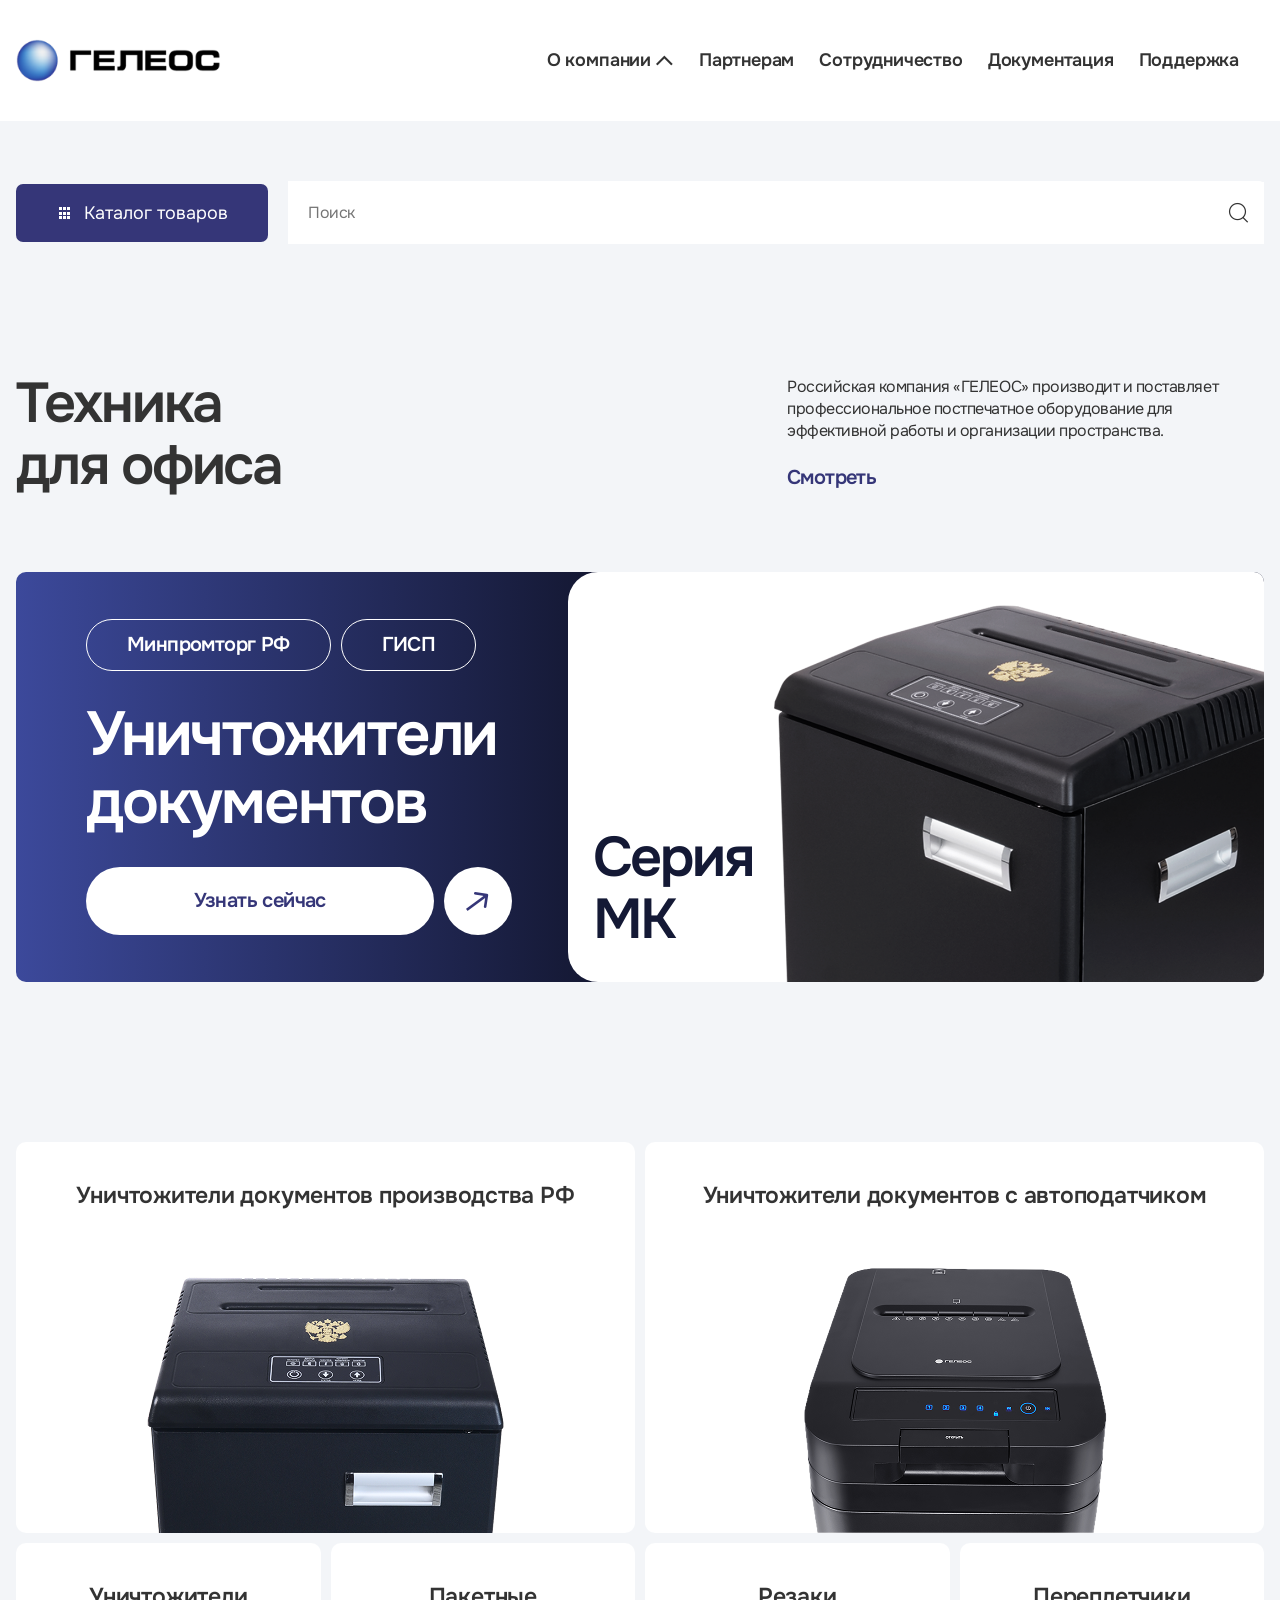
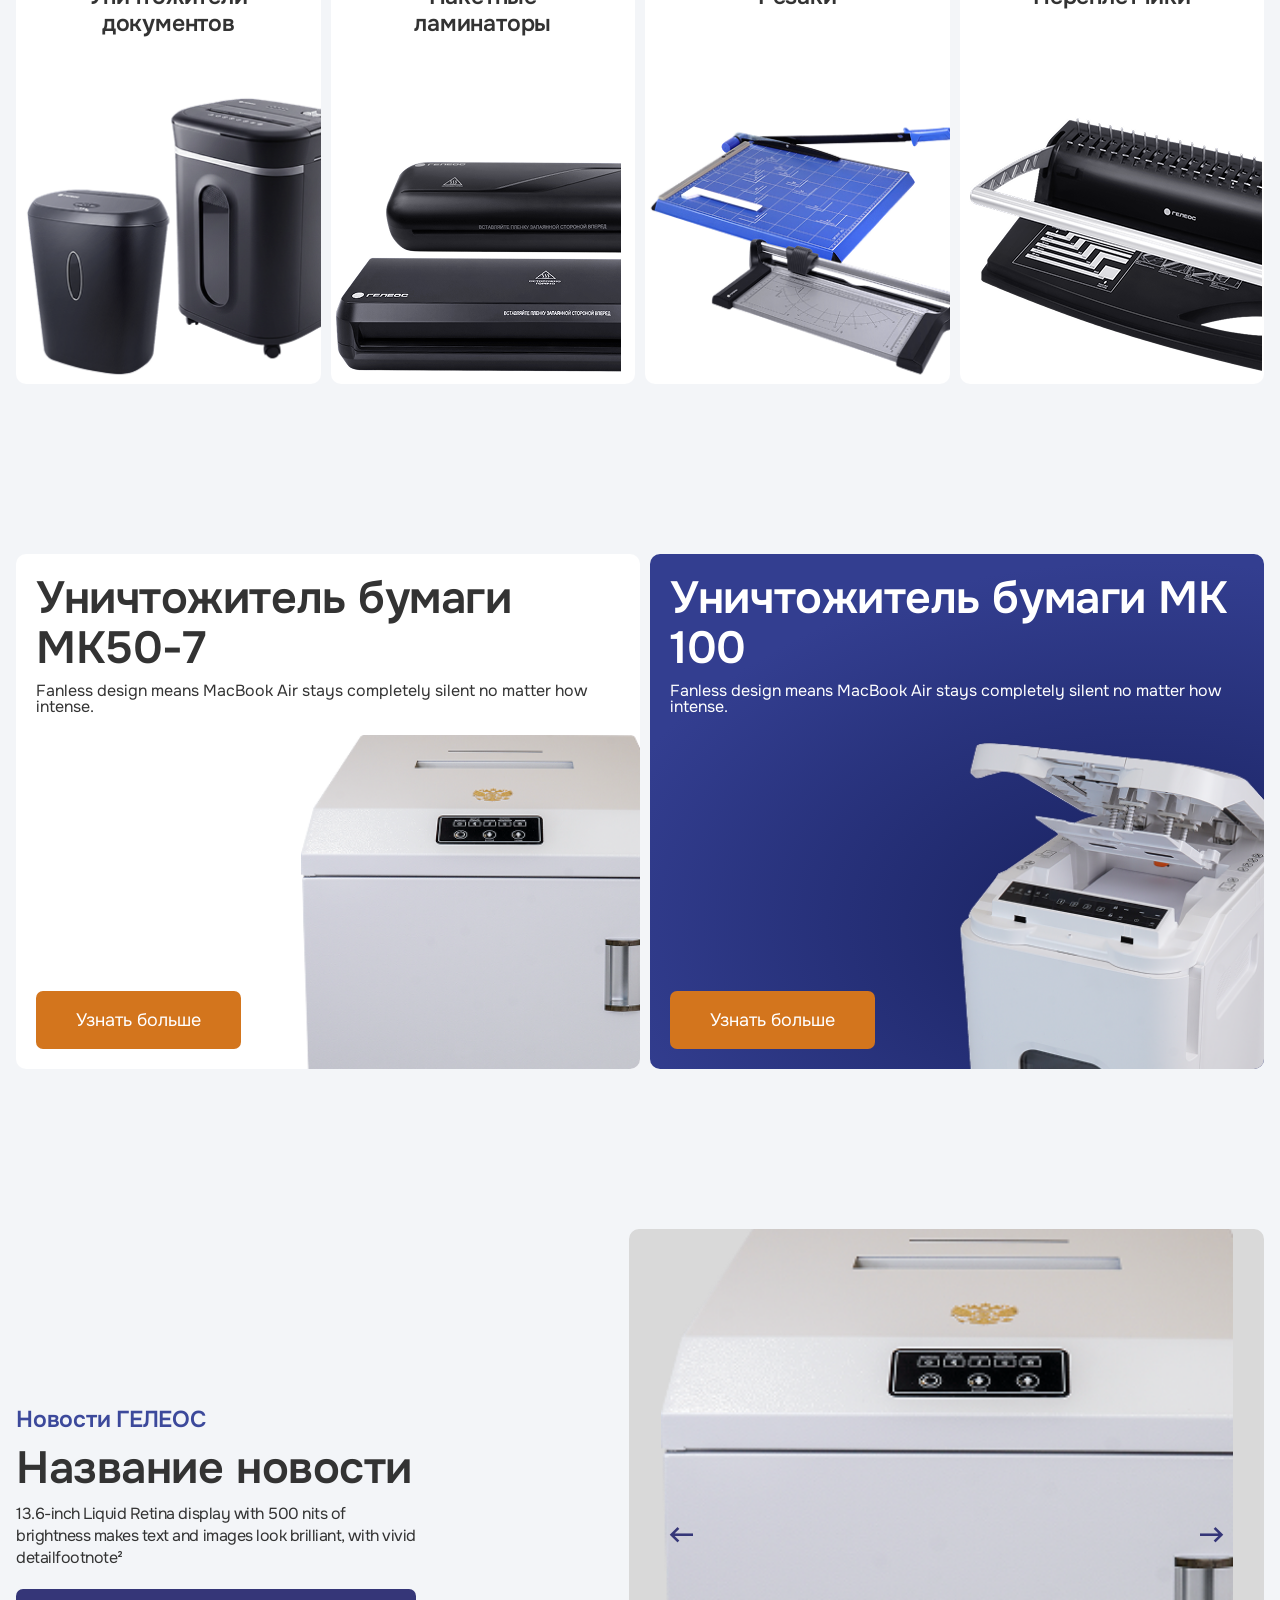
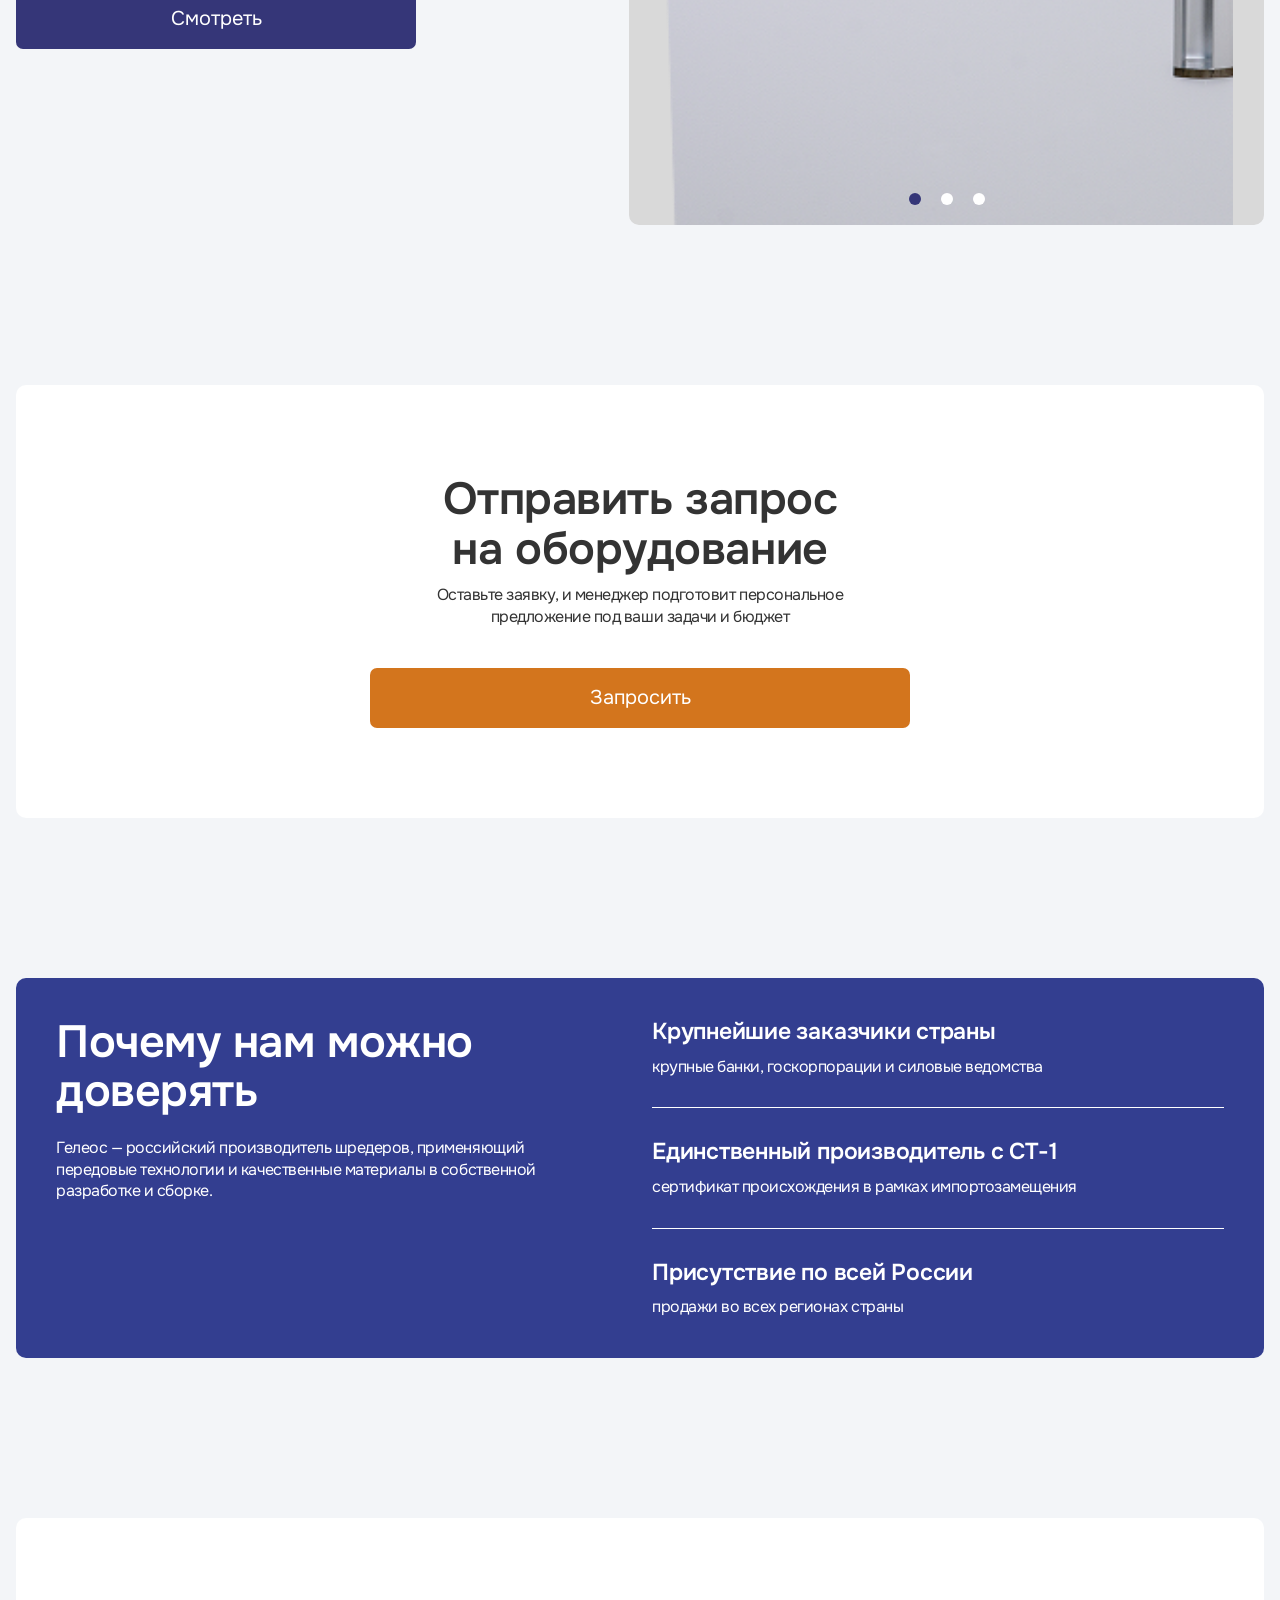
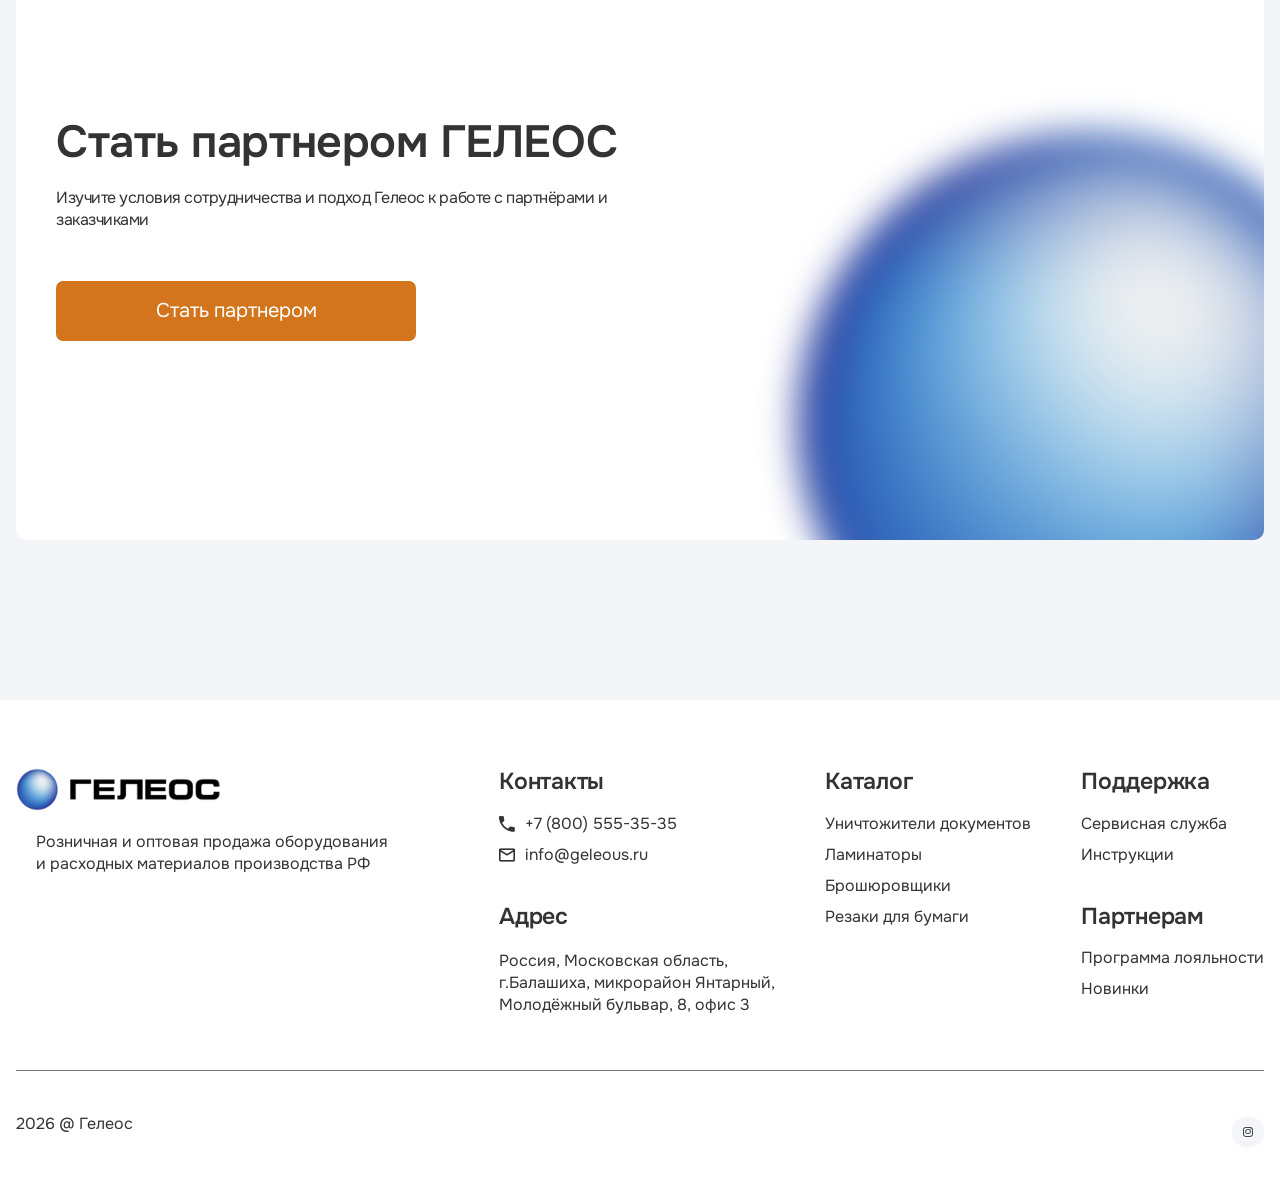
==== commit dc00e58d: "Добавление страницы каталога, истории компании, поддержки, сотруднечества" ====
--- a/index.html
+++ b/index.html
@@ -7,9 +7,9 @@
 	<meta name="format-detection" content="telephone=no">
 	<link rel="preconnect" href="https://fonts.googleapis.com">
 	<link rel="preconnect" href="https://fonts.gstatic.com" crossorigin>
-	<link href="https://fonts.googleapis.com/css2?family=Onest:wght@100..900&display=swap&_v=20260427185352" rel="stylesheet">
+	<link href="https://fonts.googleapis.com/css2?family=Onest:wght@100..900&display=swap&_v=20260514113707" rel="stylesheet">
 	<!-- <style>body{opacity: 0;}</style> -->
-	<link rel="stylesheet" href="css/style.min.css?_v=20260427185352">
+	<link rel="stylesheet" href="css/style.min.css?_v=20260514113707">
 	<link rel="shortcut icon" href="favicon.ico">
 	<!-- <meta name="robots" content="noindex, nofollow"> -->
 	<meta name="viewport" content="width=device-width, initial-scale=1.0">
@@ -30,16 +30,17 @@
 								<li class="menu__item">
 									<a href="" class="menu__link">О компании</a>
 									<ul class="menu__sublist">
-										<li class="menu__subitem"><a href="" class="menu__sublink h3">Партнерам</a></li>
-										<li class="menu__subitem"><a href="" class="menu__sublink h3">Сотрудничество</a></li>
+										<li class="menu__subitem"><a href="/partners.html" class="menu__sublink h3">Партнерам</a></li>
+										<li class="menu__subitem"><a href="/cooperation.html" class="menu__sublink h3">Сотрудничество</a></li>
 										<li class="menu__subitem"><a href="" class="menu__sublink h3">Документация</a></li>
 										<li class="menu__subitem"><a href="" class="menu__sublink h3">Поддержка</a></li>
+										<li class="menu__subitem"><a href="/history.html" class="menu__sublink h3">История компании</a></li>
 									</ul>
 								</li>
-								<li class="menu__item"><a href="" class="menu__link">Партнерам</a></li>
-								<li class="menu__item"><a href="" class="menu__link">Сотрудничество</a></li>
+								<li class="menu__item"><a href="/partners.html" class="menu__link">Партнерам</a></li>
+								<li class="menu__item"><a href="/cooperation.html" class="menu__link">Сотрудничество</a></li>
 								<li class="menu__item"><a href="" class="menu__link">Документация</a></li>
-								<li class="menu__item"><a href="" class="menu__link">Поддержка</a></li>
+								<li class="menu__item"><a href="/partners.html" class="menu__link">Поддержка</a></li>
 								<li class="menu__item"><a href="" class="menu__link menu__link--btn btn">Поддержка</a></li>
 							</ul>
 						</nav>
@@ -52,7 +53,7 @@
 			<section class="catalog-search">
 				<div class="catalog-search__container">
 					<div class="catalog-search__btn">
-						<a href="#" class="btn btn--small btn--more-primary icon _icon-tile">
+						<a href="/catalog-menu.html" class="btn btn--small btn--more-primary icon _icon-tile">
 							<p>Каталог <span>товаров</span></p>
 						</a>
 					</div>
@@ -103,45 +104,45 @@
 					</div>
 				</div>
 			</section>
-			<section class="catalog-menu">
-				<div class="catalog-menu__container h3">
-					<div class="catalog-menu__top-items">
-						<a href="#" class="catalog-menu__top-item">
-							<p class="catalog-menu__top-item-text">Уничтожители документов производства РФ</p>
-							<div class="catalog-menu__top-item-wrapper-img">
-								<picture><source srcset="img/catalog-menu/item1.webp" type="image/webp"><img class="catalog-menu__top-item-img" src="img/catalog-menu/item1.png" alt="Уничтожители документов"></picture>
-							</div>
-						</a>
-						<a href="#" class="catalog-menu__top-item">
-							<p class="catalog-menu__top-item-text">Уничтожители документов с автоподатчиком</p>
-							<div class="catalog-menu__top-item-wrapper-img">
-								<picture><source srcset="img/catalog-menu/item2.webp" type="image/webp"><img class="catalog-menu__top-item-img" src="img/catalog-menu/item2.png" alt="Уничтожители документов с автоподатчиком"></picture>
-							</div>
-						</a>
-					</div>
-					<div class="catalog-menu__items">
-						<a href="#" class="catalog-menu__item">
-							<p class="catalog-menu__item-text">Уничтожители документов</p>
-							<div class="catalog-menu__item-wrapper-img">
-								<picture><source srcset="img/catalog-menu/item3.webp" type="image/webp"><img class="catalog-menu__item-img" src="img/catalog-menu/item3.png" alt="Уничтожители документов"></picture>
-							</div>
-						</a>
-						<a href="#" class="catalog-menu__item">
-							<p class="catalog-menu__item-text">Пакетные ламинаторы</p>
-							<div class="catalog-menu__item-wrapper-img">
-								<picture><source srcset="img/catalog-menu/item4.webp" type="image/webp"><img class="catalog-menu__item-img" src="img/catalog-menu/item4.png" alt="Пакетные ламинаторы"></picture>
-							</div>
-						</a>
-						<a href="#" class="catalog-menu__item">
-							<p class="catalog-menu__item-text">Резаки</p>
-							<div class="catalog-menu__item-wrapper-img">
-								<picture><source srcset="img/catalog-menu/item5.webp" type="image/webp"><img class="catalog-menu__item-img" src="img/catalog-menu/item5.png" alt="Резаки"></picture>
-							</div>
-						</a>
-						<a href="#" class="catalog-menu__item">
-							<p class="catalog-menu__item-text">Переплетчики</p>
-							<div class="catalog-menu__item-wrapper-img">
-								<picture><source srcset="img/catalog-menu/item6.webp" type="image/webp"><img class="catalog-menu__item-img" src="img/catalog-menu/item6.png" alt="Переплетчики"></picture>
+			<section class="catalog-menu-main">
+				<div class="catalog-menu-main__container h3">
+					<div class="catalog-menu-main__top-items">
+						<a href="#" class="catalog-menu-main__top-item">
+							<p class="catalog-menu-main__top-item-text">Уничтожители документов производства РФ</p>
+							<div class="catalog-menu-main__top-item-wrapper-img">
+								<picture><source srcset="img/catalog-menu-main/item1.webp" type="image/webp"><img class="catalog-menu-main__top-item-img" src="img/catalog-menu-main/item1.png" alt="Уничтожители документов"></picture>
+							</div>
+						</a>
+						<a href="#" class="catalog-menu-main__top-item">
+							<p class="catalog-menu-main__top-item-text">Уничтожители документов с автоподатчиком</p>
+							<div class="catalog-menu-main__top-item-wrapper-img">
+								<picture><source srcset="img/catalog-menu-main/item2.webp" type="image/webp"><img class="catalog-menu-main__top-item-img" src="img/catalog-menu-main/item2.png" alt="Уничтожители документов с автоподатчиком"></picture>
+							</div>
+						</a>
+					</div>
+					<div class="catalog-menu-main__items">
+						<a href="#" class="catalog-menu-main__item">
+							<p class="catalog-menu-main__item-text">Уничтожители документов</p>
+							<div class="catalog-menu-main__item-wrapper-img">
+								<picture><source srcset="img/catalog-menu-main/item3.webp" type="image/webp"><img class="catalog-menu-main__item-img" src="img/catalog-menu-main/item3.png" alt="Уничтожители документов"></picture>
+							</div>
+						</a>
+						<a href="#" class="catalog-menu-main__item">
+							<p class="catalog-menu-main__item-text">Пакетные ламинаторы</p>
+							<div class="catalog-menu-main__item-wrapper-img">
+								<picture><source srcset="img/catalog-menu-main/item4.webp" type="image/webp"><img class="catalog-menu-main__item-img" src="img/catalog-menu-main/item4.png" alt="Пакетные ламинаторы"></picture>
+							</div>
+						</a>
+						<a href="#" class="catalog-menu-main__item">
+							<p class="catalog-menu-main__item-text">Резаки</p>
+							<div class="catalog-menu-main__item-wrapper-img">
+								<picture><source srcset="img/catalog-menu-main/item5.webp" type="image/webp"><img class="catalog-menu-main__item-img" src="img/catalog-menu-main/item5.png" alt="Резаки"></picture>
+							</div>
+						</a>
+						<a href="#" class="catalog-menu-main__item">
+							<p class="catalog-menu-main__item-text">Переплетчики</p>
+							<div class="catalog-menu-main__item-wrapper-img">
+								<picture><source srcset="img/catalog-menu-main/item6.webp" type="image/webp"><img class="catalog-menu-main__item-img" src="img/catalog-menu-main/item6.png" alt="Переплетчики"></picture>
 							</div>
 						</a>
 					</div>
@@ -187,11 +188,11 @@
 							Смотреть
 						</a>
 					</div>
-					<div class="main-slider__slider swiper">
+					<div class="main-slider__slider swiper swiper-index">
 						<div class="main-slider__wrapper swiper-wrapper">
 							<div style="background-image: url('img/better-cards/1.png');" class="main-slider__slide swiper-slide"></div>
 							<div style="background-image: url('img/banner/benner.png');" class="main-slider__slide swiper-slide"></div>
-							<div style="background-image: url('img/catalog-menu/item1.png');" class="main-slider__slide swiper-slide"></div>
+							<div style="background-image: url('img/catalog-menu-main/item1.png');" class="main-slider__slide swiper-slide"></div>
 						</div>
 						<div class="main-slider__prev swiper-button-prev icon _icon-arrow"></div>
 						<div class="main-slider__next swiper-button-next icon _icon-arrow"></div>
@@ -381,7 +382,7 @@
 		</div>
 	</div>
 </div> -->
-	<script src="js/app.min.js?_v=20260427185352"></script>
+	<script src="js/app.min.js?_v=20260514113707"></script>
 </body>
 
 </html>
--- a/css/style.min.css
+++ b/css/style.min.css
@@ -1 +1 @@
-@font-face{font-family:icons;font-display:swap;src:url(../fonts/icons.eot?3jkkuy);src:url(../fonts/icons.eot?3jkkuy#iefix) format("embedded-opentype"),url(../fonts/icons.ttf?3jkkuy) format("truetype"),url(../fonts/icons.woff?3jkkuy) format("woff"),url(../fonts/icons.svg?3jkkuy#icons) format("svg");font-weight:400;font-style:normal}[class*=" _icon-"]:before,[class^=_icon-]:before{font-family:icons;font-style:normal;font-weight:400;font-variant:normal;text-transform:none;line-height:1;-webkit-font-smoothing:antialiased;-moz-osx-font-smoothing:grayscale}[class*=" _icon-"]:before,[class^=_icon-]:before{display:block}._icon-arrow-menu:before{content:""}._icon-arrow:before{content:""}._icon-tile:before{content:""}._icon-arrow-up:before{content:""}._icon-mail:before{content:""}._icon-instagram:before{content:""}._icon-search:before{content:""}._icon-phone:before{content:""}*{padding:0;margin:0;border:0}*,:after,:before{-webkit-box-sizing:border-box;box-sizing:border-box}body,html{height:100%;min-width:320px}body{color:var(--color-main-text);line-height:1;font-family:Onest;font-size:1rem;-ms-text-size-adjust:100%;-moz-text-size-adjust:100%;-webkit-text-size-adjust:100%;-webkit-font-smoothing:antialiased;-moz-osx-font-smoothing:grayscale}button,input,textarea{font-family:Onest;font-size:inherit}button{cursor:pointer;color:inherit;background-color:inherit}a{color:inherit}a:link,a:visited{text-decoration:none}a:hover{text-decoration:none}ul li{list-style:none}img{vertical-align:top}h1,h2,h3,h4,h5,h6{font-weight:inherit;font-size:inherit}:root{--color-main-bg:#F3F5F8;--color-more-bg:#757575;--color-main-text:#333333;--color-more-primary:#353678;--color-primary:#D3751D;--color-white:#FFFFFF;--color-black:#000000}body{background:var(--color-main-bg)}.lock body{overflow:hidden;-ms-touch-action:none;touch-action:none}.wrapper{min-height:100%;display:-webkit-box;display:-ms-flexbox;display:flex;-webkit-box-orient:vertical;-webkit-box-direction:normal;-ms-flex-direction:column;flex-direction:column;overflow:hidden}.wrapper>main{-webkit-box-flex:1;-ms-flex:1 1 auto;flex:1 1 auto}.wrapper>*{min-width:0}[class*=__container]{max-width:80rem;-webkit-box-sizing:content-box;box-sizing:content-box;margin:0 auto;padding:0 1rem}[class*=-ibg]{position:relative}[class*=-ibg] img{position:absolute;width:100%;height:100%;top:0;left:0;-o-object-fit:cover;object-fit:cover}[class*=-ibg_contain] img{-o-object-fit:contain;object-fit:contain}.search__container{display:-webkit-box;display:-ms-flexbox;display:flex;-webkit-box-align:center;-ms-flex-align:center;align-items:center;border-radius:5px;background:var(--color-white);padding-left:0;padding-right:0}.search__input{-webkit-box-flex:1;-ms-flex:1;flex:1;height:100%;padding:1.3125rem 0 1.3125rem 1.25rem}.search__input:focus{outline:0}.search__btn{-webkit-box-flex:0;-ms-flex:0 0 3.125rem;flex:0 0 3.125rem;font-size:1.25rem;padding-top:1.3125rem;padding-bottom:1.3125rem}.catalog-search__container{display:-webkit-box;display:-ms-flexbox;display:flex;-webkit-box-align:center;-ms-flex-align:center;align-items:center;gap:1.25rem;margin-bottom:8.0625rem}.catalog-search__btn{-webkit-box-flex:0;-ms-flex:0 0 auto;flex:0 0 auto}.catalog-search__search{width:100%;height:100%}.banner-text__container{display:-webkit-box;display:-ms-flexbox;display:flex;-webkit-box-pack:justify;-ms-flex-pack:justify;justify-content:space-between;-webkit-box-align:center;-ms-flex-align:center;align-items:center;gap:1.25rem;margin-bottom:4.6875rem}.banner-text__title{-webkit-box-flex:0;-ms-flex:0 1 18.9375rem;flex:0 1 18.9375rem;display:inline-block}.banner-text__wrapper{-webkit-box-flex:0;-ms-flex:0 1 29.8125rem;flex:0 1 29.8125rem;display:-webkit-box;display:-ms-flexbox;display:flex;-webkit-box-orient:vertical;-webkit-box-direction:normal;-ms-flex-direction:column;flex-direction:column;gap:1.25rem}.banner-text__link{color:var(--color-more-primary)}.banner__container{margin-bottom:10rem}.banner__body{display:-webkit-box;display:-ms-flexbox;display:flex;-webkit-box-align:center;-ms-flex-align:center;align-items:center;gap:3.5rem;background:-webkit-gradient(linear,left top,right top,from(#3c499b),color-stop(45.19%,#151935));background:linear-gradient(90deg,#3c499b 0,#151935 45.19%);border-radius:.625rem;overflow:hidden}.banner__left{-webkit-box-flex:1;-ms-flex:1 1 29.625rem;flex:1 1 29.625rem;display:-webkit-box;display:-ms-flexbox;display:flex;-webkit-box-orient:vertical;-webkit-box-direction:normal;-ms-flex-direction:column;flex-direction:column;gap:1.875rem;padding-top:2.5rem;padding-bottom:2.5rem;padding-left:4.375rem}.banner__tags{display:-webkit-box;display:-ms-flexbox;display:flex;-webkit-box-align:center;-ms-flex-align:center;align-items:center;-ms-flex-wrap:wrap;flex-wrap:wrap;gap:.625rem}.banner__tag{display:-webkit-inline-box;display:-ms-inline-flexbox;display:inline-flex;padding:.5625rem 2.5rem;-webkit-box-pack:center;-ms-flex-pack:center;justify-content:center;-webkit-box-align:center;-ms-flex-align:center;align-items:center;border-radius:2.1875rem;border:.0625rem solid var(--color-white);color:var(--color-white)}.banner__title{color:var(--color-white)}.banner__link{width:100%;display:-webkit-box;display:-ms-flexbox;display:flex;-webkit-box-align:center;-ms-flex-align:center;align-items:center;gap:.625rem}.banner__link-text{-webkit-box-flex:1;-ms-flex:1 1 auto;flex:1 1 auto;border-radius:2.1875rem;background-color:var(--color-white);color:var(--color-more-primary);text-align:center;padding:1.125rem 1.875rem;-webkit-transition:background-color .3s;transition:background-color .3s}.banner__link-icon{min-width:4.25rem;min-height:4.25rem;display:-webkit-box;display:-ms-flexbox;display:flex;-webkit-box-align:center;-ms-flex-align:center;align-items:center;-webkit-box-pack:center;-ms-flex-pack:center;justify-content:center;font-size:1.4375rem;border-radius:50%;background-color:var(--color-white);color:var(--color-more-primary);padding:.3125rem;-webkit-transition:background-color .3s;transition:background-color .3s}.banner__right{-webkit-box-flex:1;-ms-flex:1 1 42.1875rem;flex:1 1 42.1875rem;height:100%;display:-webkit-box;display:-ms-flexbox;display:flex;-webkit-box-align:end;-ms-flex-align:end;align-items:flex-end;-webkit-box-pack:end;-ms-flex-pack:end;justify-content:flex-end;-ms-flex-wrap:wrap;flex-wrap:wrap;gap:1.25rem;background-color:var(--color-white);border-top-left-radius:1.875rem;border-bottom-left-radius:1.875rem;padding-top:1.875rem;padding-left:1.5625rem}.banner__right-wrapper-img{-webkit-box-flex:1;-ms-flex:1 2 28.125rem;flex:1 2 28.125rem;height:100%}.banner__right-img{width:100%;height:100%;-o-object-fit:contain;object-fit:contain;-o-object-position:bottom;object-position:bottom}.banner__right-text{-webkit-box-flex:1;-ms-flex:1;flex:1;color:#141935;white-space:wrap;margin-bottom:2rem}.catalog-menu__container{display:-webkit-box;display:-ms-flexbox;display:flex;-webkit-box-orient:vertical;-webkit-box-direction:normal;-ms-flex-direction:column;flex-direction:column;gap:.625rem;margin-bottom:10rem}.catalog-menu__top-items{display:-webkit-box;display:-ms-flexbox;display:flex;-ms-flex-wrap:wrap;flex-wrap:wrap;gap:.625rem}.catalog-menu__top-item{-webkit-box-flex:1;-ms-flex:1 1 calc(50% - .625rem);flex:1 1 calc(50% - .625rem);display:-webkit-box;display:-ms-flexbox;display:flex;-webkit-box-orient:vertical;-webkit-box-direction:normal;-ms-flex-direction:column;flex-direction:column;-webkit-box-align:center;-ms-flex-align:center;align-items:center;-webkit-box-pack:center;-ms-flex-pack:center;justify-content:center;gap:3rem;padding:2.5rem 2.5rem 0 2.5rem;background-color:var(--color-white);border-radius:.625rem}.catalog-menu__top-item-text{text-align:center}.catalog-menu__top-item-wrapper-img{-webkit-box-flex:1;-ms-flex:1 1 100%;flex:1 1 100%;max-width:28.0625rem;display:-webkit-box;display:-ms-flexbox;display:flex;-webkit-box-align:end;-ms-flex-align:end;align-items:flex-end}.catalog-menu__top-item-img{width:100%;height:100%;-o-object-fit:contain;object-fit:contain;-o-object-position:bottom;object-position:bottom}.catalog-menu__items{display:-webkit-box;display:-ms-flexbox;display:flex;gap:.625rem;overflow-x:auto;overflow-y:visible;padding-bottom:.625rem}.catalog-menu__item{min-width:13.25rem;-webkit-box-flex:1;-ms-flex:1 1 19.5625rem;flex:1 1 19.5625rem;display:-webkit-box;display:-ms-flexbox;display:flex;-webkit-box-orient:vertical;-webkit-box-direction:normal;-ms-flex-direction:column;flex-direction:column;-webkit-box-align:center;-ms-flex-align:center;align-items:center;-webkit-box-pack:center;-ms-flex-pack:center;justify-content:center;gap:3rem;overflow:hidden;background-color:var(--color-white);border-radius:.625rem}.catalog-menu__item-text{display:inline-block;padding:2.5rem 2.5rem 0 2.5rem;text-align:center}.catalog-menu__item-wrapper-img{-webkit-box-flex:1;-ms-flex:1 1 100%;flex:1 1 100%;width:100%;display:-webkit-box;display:-ms-flexbox;display:flex;-webkit-box-align:end;-ms-flex-align:end;align-items:flex-end}.catalog-menu__item-img{width:100%;-o-object-fit:contain;object-fit:contain;-o-object-position:bottom;object-position:bottom}.better-cards__container{margin-bottom:10rem}.better-cards__cards{display:-webkit-box;display:-ms-flexbox;display:flex;-webkit-box-align:center;-ms-flex-align:center;align-items:center;-webkit-box-pack:center;-ms-flex-pack:center;justify-content:center;gap:.625rem}.better-cards__card{height:100%;display:-webkit-box;display:-ms-flexbox;display:flex;-webkit-box-orient:vertical;-webkit-box-direction:normal;-ms-flex-direction:column;flex-direction:column;gap:1.25rem;background-color:var(--color-white);border-radius:.625rem;padding:1.25rem;overflow:hidden}.better-cards__card:nth-child(even){color:var(--color-white);background:radial-gradient(121.29% 91.49% at 81.57% 71.67%,#17205d 0,#333e90 76.92%)}.better-cards__header{display:-webkit-box;display:-ms-flexbox;display:flex;-webkit-box-orient:vertical;-webkit-box-direction:normal;-ms-flex-direction:column;flex-direction:column;gap:.625rem}.better-cards__footer{display:-webkit-box;display:-ms-flexbox;display:flex;-webkit-box-align:end;-ms-flex-align:end;align-items:flex-end;-webkit-box-pack:justify;-ms-flex-pack:justify;justify-content:space-between;gap:.625rem}.better-cards__img-wrapper{-webkit-box-flex:1;-ms-flex:1;flex:1;max-width:21.1875rem;height:20.875rem;margin-bottom:-1.25rem;margin-right:-1.25rem;position:relative;overflow:hidden}.better-cards__img{width:100%;height:100%;-o-object-fit:cover;object-fit:cover;-o-object-position:left top;object-position:left top;position:absolute;top:0;left:0}.main-slider__container{display:-webkit-box;display:-ms-flexbox;display:flex;-webkit-box-align:center;-ms-flex-align:center;align-items:center;-webkit-box-pack:justify;-ms-flex-pack:justify;justify-content:space-between;gap:.625rem;margin-bottom:10rem}.main-slider__left{-webkit-box-flex:0;-ms-flex:0 1 25rem;flex:0 1 25rem;display:-webkit-box;display:-ms-flexbox;display:flex;-webkit-box-orient:vertical;-webkit-box-direction:normal;-ms-flex-direction:column;flex-direction:column;gap:.625rem}.main-slider__slider-title{color:#3c499b}.main-slider__link{margin-top:.625rem}.main-slider__slider{width:100%;max-width:39.6875rem;height:37.25rem;background:#d9d9d9;border-radius:.625rem;color:var(--color-more-primary);position:relative}.main-slider__slide{width:100%;height:100%;background-position:center;background-repeat:no-repeat;background-size:90%}.main-slider__prev{left:0;-webkit-transform:scaleX(-1);-ms-transform:scaleX(-1);transform:scaleX(-1);margin-left:2.5rem}.main-slider__next{right:0;margin-right:2.5rem}.main-slider__next,.main-slider__prev{position:absolute;top:50%}.main-slider__next svg,.main-slider__prev svg{display:none}.main-slider__pagination{width:100%;height:.75rem;display:-webkit-box;display:-ms-flexbox;display:flex;-webkit-box-align:center;-ms-flex-align:center;align-items:center;-webkit-box-pack:center;-ms-flex-pack:center;justify-content:center;gap:1.25rem;margin-bottom:1.25rem;position:absolute;bottom:0}.main-slider__pagination span{display:block;width:.75rem;height:.75rem;background-color:var(--color-white);border-radius:50%}.main-slider__pagination span.swiper-pagination-bullet-active{background-color:var(--color-more-primary)}.callback-block__container{margin-bottom:10rem}.callback-block__body{display:-webkit-box;display:-ms-flexbox;display:flex;-webkit-box-orient:vertical;-webkit-box-direction:normal;-ms-flex-direction:column;flex-direction:column;-webkit-box-align:center;-ms-flex-align:center;align-items:center;-webkit-box-pack:center;-ms-flex-pack:center;justify-content:center;gap:2.5rem;background-color:var(--color-white);border-radius:.625rem;padding:5.625rem}.callback-block__wrapper{max-width:28.3125rem;display:-webkit-box;display:-ms-flexbox;display:flex;-webkit-box-orient:vertical;-webkit-box-direction:normal;-ms-flex-direction:column;flex-direction:column;-webkit-box-align:center;-ms-flex-align:center;align-items:center;-webkit-box-pack:center;-ms-flex-pack:center;justify-content:center;text-align:center;gap:.625rem}.callback-block__link{max-width:33.75rem;width:100%}.better-block__container{margin-bottom:10rem}.better-block__body{display:-webkit-box;display:-ms-flexbox;display:flex;-webkit-box-align:start;-ms-flex-align:start;align-items:flex-start;-webkit-box-pack:justify;-ms-flex-pack:justify;justify-content:space-between;gap:1.25rem;color:var(--color-white);background-color:#333e90;padding:2.5rem;border-radius:.625rem}.better-block__left{-webkit-box-flex:0;-ms-flex:0 1 30.3125rem;flex:0 1 30.3125rem;display:-webkit-box;display:-ms-flexbox;display:flex;-webkit-box-orient:vertical;-webkit-box-direction:normal;-ms-flex-direction:column;flex-direction:column;gap:1.25rem}.better-block__lists{-webkit-box-flex:0;-ms-flex:0 1 35.75rem;flex:0 1 35.75rem;display:-webkit-box;display:-ms-flexbox;display:flex;-webkit-box-orient:vertical;-webkit-box-direction:normal;-ms-flex-direction:column;flex-direction:column;gap:1.875rem}.better-block__list{padding-bottom:1.875rem;border-bottom:1px solid var(--color-white)}.better-block__list:last-child{padding-bottom:0;border:0}.better-block__list-title{margin-bottom:.625rem}.partner-main__container{margin-bottom:5rem}.partner-main__body{display:-webkit-box;display:-ms-flexbox;display:flex;-webkit-box-align:center;-ms-flex-align:center;align-items:center;-webkit-box-pack:justify;-ms-flex-pack:justify;justify-content:space-between;gap:.625rem;background-color:var(--color-white);border-radius:.625rem;padding:2.5rem;overflow:hidden}.partner-main__left{-webkit-box-flex:0;-ms-flex:0 1 35.1875rem;flex:0 1 35.1875rem;display:-webkit-box;display:-ms-flexbox;display:flex;-webkit-box-orient:vertical;-webkit-box-direction:normal;-ms-flex-direction:column;flex-direction:column;-webkit-box-pack:start;-ms-flex-pack:start;justify-content:flex-start;gap:1.25rem}.partner-main__link{max-width:22.5rem;margin-top:1.875rem}.partner-main__right{-webkit-box-flex:0;-ms-flex:0 1 36.375rem;flex:0 1 36.375rem;height:36.375rem;position:relative;margin-right:-2.5rem;margin-bottom:-2.5rem}.partner-main__img{width:100%;-o-object-fit:contain;object-fit:contain;-o-object-position:center;object-position:center;-webkit-filter:blur(18px);filter:blur(18px);position:absolute;top:30%;right:-20%}.h1{font-size:3.5rem;font-style:normal;font-weight:600;line-height:110%;letter-spacing:-2.24px}.h2{font-size:2.8125rem;font-style:normal;font-weight:600;line-height:110%;letter-spacing:-.45px}.h3{font-size:1.4375rem;font-style:normal;font-weight:600;line-height:120%;letter-spacing:-.23px}.h4{font-size:1.25rem;font-style:normal;font-weight:600;line-height:160%;letter-spacing:-.6px}.h5{font-size:1rem;font-style:normal;font-weight:400;line-height:136%;letter-spacing:-.48px}.btn{display:-webkit-inline-box;display:-ms-inline-flexbox;display:inline-flex;padding:1.25rem 2.5rem;-webkit-box-pack:center;-ms-flex-pack:center;justify-content:center;-webkit-box-align:center;-ms-flex-align:center;align-items:center;border-radius:.4375rem;font-size:1.25rem;background:var(--color-primary);color:var(--color-white);cursor:pointer;-webkit-transition:opacity .3s ease;transition:opacity .3s ease}.btn:visited{color:var(--color-white)}.btn.icon{gap:.625rem}.btn--small{font-size:1.125rem}.btn--more-primary{background:var(--color-more-primary)}.error-page{height:100vh}.error-page__container{height:100%;display:-webkit-box;display:-ms-flexbox;display:flex;-webkit-box-orient:vertical;-webkit-box-direction:normal;-ms-flex-direction:column;flex-direction:column;-webkit-box-align:center;-ms-flex-align:center;align-items:center;-webkit-box-pack:center;-ms-flex-pack:center;justify-content:center;gap:1.25rem;padding:2.5rem 0}.error-page__title{text-align:center}.error-page__desc{text-align:center}.error-page__row{margin-top:1.25rem}.page{padding-top:3.75rem;padding-bottom:5rem}.icon-menu{display:none}.header{background:var(--color-white)}.header__container{padding-top:2.4375rem;padding-bottom:2.4375rem;position:relative}.header__logo{display:-webkit-box;display:-ms-flexbox;display:flex;-webkit-box-align:center;-ms-flex-align:center;align-items:center;-webkit-box-pack:justify;-ms-flex-pack:justify;justify-content:space-between;gap:.625rem}.header__logo-link{display:block;width:12.8125rem}.header__logo-img{width:100%;-o-object-fit:contain;object-fit:contain;-o-object-position:center;object-position:center}.menu__list{display:-webkit-box;display:-ms-flexbox;display:flex;-webkit-box-align:center;-ms-flex-align:center;align-items:center;-ms-flex-wrap:wrap;flex-wrap:wrap;gap:1.5625rem}.menu__item{position:relative}.menu__item.sublist-active .menu__sublist{display:-webkit-box;display:-ms-flexbox;display:flex}.menu__item.sublist-active ._icon-arrow-menu:before{-webkit-transform:rotate(180deg);-ms-transform:rotate(180deg);transform:rotate(180deg)}.menu__link{display:-webkit-inline-box;display:-ms-inline-flexbox;display:inline-flex;-webkit-box-orient:horizontal;-webkit-box-direction:reverse;-ms-flex-direction:row-reverse;flex-direction:row-reverse;-webkit-box-pack:center;-ms-flex-pack:center;justify-content:center;-webkit-box-align:center;-ms-flex-align:center;align-items:center;gap:.3125rem;font-size:1.125rem;font-style:normal;font-weight:600;line-height:120%;letter-spacing:-.18px}.menu__link--btn{margin-top:9.1875rem}.menu__link._icon-arrow-menu:before{-webkit-transition:-webkit-transform .3s ease;transition:-webkit-transform .3s ease;transition:transform .3s ease;transition:transform .3s ease,-webkit-transform .3s ease}.menu__link.active,.menu__link.active._icon-arrow-menu{color:var(--color-more-primary)}.menu__sublist{display:none}.menu__sublist--active{display:block}.footer{background-color:var(--color-white)}.footer__container{padding-top:4.25rem;padding-bottom:3.4375rem}.footer__top{display:-webkit-box;display:-ms-flexbox;display:flex;-webkit-box-pack:justify;-ms-flex-pack:justify;justify-content:space-between;gap:1.25rem;padding-bottom:3.4375rem;border-bottom:1px solid var(--color-more-bg)}.footer__top-left{-webkit-box-flex:1;-ms-flex:1 1 18.75rem;flex:1 1 18.75rem}.footer__logo{display:block;width:12.8125rem;margin-bottom:1.25rem}.footer__logo-img{width:100%;-o-object-fit:contain;object-fit:contain;-o-object-position:center;object-position:center}.footer__description{margin-left:1.25rem}.footer__description p{line-height:136%}.footer__top-right{-webkit-box-flex:1;-ms-flex:1 1 auto;flex:1 1 auto}.footer__row{display:-webkit-box;display:-ms-flexbox;display:flex;-webkit-box-pack:end;-ms-flex-pack:end;justify-content:flex-end;gap:1.25rem 3.125rem}.footer__column{display:-webkit-box;display:-ms-flexbox;display:flex;-webkit-box-orient:vertical;-webkit-box-direction:normal;-ms-flex-direction:column;flex-direction:column;gap:2.5rem 1.25rem}.footer__column-title{margin-bottom:1.25rem}.footer__list{display:-webkit-box;display:-ms-flexbox;display:flex;-webkit-box-orient:vertical;-webkit-box-direction:normal;-ms-flex-direction:column;flex-direction:column;gap:.9375rem}.footer__link{display:-webkit-box;display:-ms-flexbox;display:flex;-webkit-box-align:center;-ms-flex-align:center;align-items:center;gap:.625rem}.footer__text{line-height:136%}.footer__bottom{padding-top:2.8125rem;display:-webkit-box;display:-ms-flexbox;display:flex;-ms-flex-wrap:wrap;flex-wrap:wrap;-webkit-box-pack:justify;-ms-flex-pack:justify;justify-content:space-between;gap:1.25rem}.footer__wrapper-icon{width:2rem;height:2rem;background-color:var(--color-main-bg);border-radius:50%;display:-webkit-box;display:-ms-flexbox;display:flex;-webkit-box-align:center;-ms-flex-align:center;align-items:center;-webkit-box-pack:center;-ms-flex-pack:center;justify-content:center}.footer__icon{font-size:.625rem}.swiper{overflow:hidden}.swiper-wrapper{width:100%;height:100%;-webkit-box-sizing:content-box;box-sizing:content-box;display:-webkit-box;display:-ms-flexbox;display:flex;position:relative}.swiper-vertical .swiper-wrapper{-webkit-box-orient:vertical;-webkit-box-direction:normal;-ms-flex-direction:column;flex-direction:column}.swiper-autoheight .swiper-wrapper{-webkit-box-align:start;-ms-flex-align:start;align-items:flex-start}.swiper-initialized .swiper-slide{-ms-flex-negative:0;flex-shrink:0}.swiper-android .swiper-slide,.swiper-android .swiper-wrapper{-webkit-transform:translate3d(0,0,0);transform:translate3d(0,0,0)}.swiper-button-lock{display:none!important}@media (min-width:33.74875em){.better-block__mobile-title{display:none}}@media (min-width:61.99875em){.banner__title{font-size:3.875rem!important}.menu__item.sublist-active .menu__sublist{-ms-flex-wrap:wrap;flex-wrap:wrap;gap:1.25rem 2.5rem}.menu__link--btn{display:none}.menu__sublist{max-width:39.75rem;width:-webkit-max-content;width:-moz-max-content;width:max-content;position:absolute;top:100%;left:0;background:var(--color-white);padding:1.25rem;border-radius:.625rem;-webkit-box-shadow:0 .25rem .375rem rgba(0,0,0,.1);box-shadow:0 .25rem .375rem rgba(0,0,0,.1)}}@media (max-width:82em){.header__btn{display:none}}@media (max-width:61.99875em){.search__input{padding:1.25rem 0 1.25rem 1.25rem}.search__btn{padding:1.25rem 0 1.25rem 0}.catalog-search__container{gap:.625rem}.catalog-search__btn{-webkit-box-flex:1;-ms-flex:1 0 auto;flex:1 0 auto}.catalog-search__btn .btn{width:100%;padding-top:1.25rem;padding-bottom:1.25rem;font-size:1.0625rem}.catalog-search__search{-webkit-box-flex:0;-ms-flex:0 2 36.4375rem;flex:0 2 36.4375rem}.banner__container{margin-bottom:7.5rem}.banner__body{-webkit-box-orient:vertical;-webkit-box-direction:normal;-ms-flex-direction:column;flex-direction:column;gap:1.875rem;overflow:visible}.banner__left{-webkit-box-flex:1;-ms-flex:1;flex:1;padding-right:4.375rem}.banner__right{-webkit-box-flex:1;-ms-flex:1;flex:1;border-bottom-left-radius:0;border-top-right-radius:1.875rem}.catalog-menu__container{margin-bottom:7.5rem}.better-cards__container{margin-bottom:7.5rem}.better-cards__card{padding:.625rem}.better-cards__img-wrapper{margin-bottom:-.625rem;margin-right:-.625rem}.main-slider__container{margin-bottom:7.5rem}.main-slider__slider{max-width:27.1875rem;height:25.5625rem}.main-slider__prev{margin-left:1.875rem}.main-slider__next{margin-right:1.875rem}.main-slider__pagination{margin-bottom:.9375rem;gap:.625rem}.main-slider__pagination span{width:.5rem;height:.5rem}.callback-block__container{margin-bottom:7.5rem}.callback-block__body{padding:3.75rem 2.5rem}.better-block__container{margin-bottom:7.5rem}.better-block__body{padding:1.25rem}.partner-main__container{margin-bottom:3.75rem}.partner-main__left{-webkit-box-flex:0;-ms-flex:0 1 20.25rem;flex:0 1 20.25rem;gap:.625rem}.partner-main__link{margin-top:.625rem}.partner-main__right{-webkit-box-flex:0;-ms-flex:0 1 28.5625rem;flex:0 1 28.5625rem;height:28.5625rem}.h1{font-size:3.4375rem;letter-spacing:-2.2px}.h2{font-size:2.1875rem;letter-spacing:-.35px}.h3{font-size:1.125rem;letter-spacing:-.18px}.h4{font-size:1.0625rem;letter-spacing:-.51px}.h5{font-size:.9375rem;letter-spacing:-.45px}.btn{font-size:1.0625rem;padding:.8125rem 1.6875rem}.btn--small{font-size:.7734375rem;padding:.875rem 1.75rem}.page{padding-top:3.75rem;padding-bottom:3.75rem}.icon-menu{display:block;position:relative;width:2.875rem;height:1.375rem;cursor:pointer;z-index:5}.icon-menu span,.icon-menu::after,.icon-menu::before{content:"";-webkit-transition:all .3s ease 0s;transition:all .3s ease 0s;right:0;position:absolute;width:100%;height:.125rem;background-color:var(--color-more-primary)}.icon-menu::before{top:0}.icon-menu::after{bottom:0}.icon-menu span{top:calc(50% - .0625rem);width:40%}.menu-open .icon-menu span{width:0}.menu-open .icon-menu::before{top:calc(50% - .0625rem);-webkit-transform:rotate(-45deg);-ms-transform:rotate(-45deg);transform:rotate(-45deg)}.menu-open .icon-menu::after{bottom:calc(50% - .0625rem);-webkit-transform:rotate(45deg);-ms-transform:rotate(45deg);transform:rotate(45deg)}.header__container{padding-top:1.3125rem;padding-bottom:1.3125rem}.menu__body{visibility:hidden;opacity:0;-webkit-transform:translateY(.75rem) scale(.98);-ms-transform:translateY(.75rem) scale(.98);transform:translateY(.75rem) scale(.98);pointer-events:none;overflow-x:auto;max-width:17.625rem;width:100%;background:var(--color-white);border-radius:0 0 0 .625rem;position:absolute;top:100%;right:0;-webkit-transition:opacity .35s cubic-bezier(.22,1,.36,1),visibility .35s ease,-webkit-transform .35s cubic-bezier(.22,1,.36,1);transition:opacity .35s cubic-bezier(.22,1,.36,1),visibility .35s ease,-webkit-transform .35s cubic-bezier(.22,1,.36,1);transition:opacity .35s cubic-bezier(.22,1,.36,1),transform .35s cubic-bezier(.22,1,.36,1),visibility .35s ease;transition:opacity .35s cubic-bezier(.22,1,.36,1),transform .35s cubic-bezier(.22,1,.36,1),visibility .35s ease,-webkit-transform .35s cubic-bezier(.22,1,.36,1);will-change:opacity,transform;z-index:10;-webkit-transition:visibility .3s ease;transition:visibility .3s ease}.menu-open .menu__body{visibility:visible;opacity:1;-webkit-transform:translateY(0) scale(1);-ms-transform:translateY(0) scale(1);transform:translateY(0) scale(1);pointer-events:auto}.menu__list{-webkit-box-orient:vertical;-webkit-box-direction:normal;-ms-flex-direction:column;flex-direction:column;-webkit-box-pack:start;-ms-flex-pack:start;justify-content:flex-start;text-align:left;padding:1.25rem}.menu__item{width:100%;-webkit-box-orient:vertical;-webkit-box-direction:normal;-ms-flex-direction:column;flex-direction:column;-webkit-box-align:start;-ms-flex-align:start;align-items:flex-start}.menu__sublist{-webkit-box-orient:vertical;-webkit-box-direction:normal;-ms-flex-direction:column;flex-direction:column;gap:.625rem;margin-left:1.25rem;margin-top:.9375rem}.footer__row{gap:1.25rem}}@media (max-width:61.99875em)and (max-width:61.99875em){.catalog-search__btn .btn{padding-top:1.1875rem;padding-bottom:1.1875rem}}@media (max-width:61.99875em)and (max-width:33.74875em){.catalog-search__btn .btn{padding-top:.75rem;padding-bottom:.75rem}.menu__body{max-width:100%}}@media (max-width:61.99875em)and (max-width:26.87375em){.catalog-search__btn .btn{padding-top:.6875rem;padding-bottom:.6875rem}}@media (max-width:47.99875em){.catalog-search__container{margin-bottom:6.0625rem}.banner-text__container{-webkit-box-orient:vertical;-webkit-box-direction:normal;-ms-flex-direction:column;flex-direction:column;-webkit-box-pack:start;-ms-flex-pack:start;justify-content:flex-start;-webkit-box-align:start;-ms-flex-align:start;align-items:flex-start;gap:.625rem}.banner-text__title{-webkit-box-flex:1;-ms-flex:1;flex:1}.banner-text__wrapper{-webkit-box-flex:1;-ms-flex:1;flex:1}.banner__left{padding:2.5rem 3.125rem}.banner__link-text{padding:.9375rem 1.5625rem}.banner__link-icon{min-width:3.5625rem;min-height:3.5625rem;font-size:1.125rem}.catalog-menu__items{height:17.9375rem}.better-cards__img-wrapper{max-width:12.5rem;height:12.5rem}.main-slider__slider{max-width:21.1875rem;height:21.5625rem}.main-slider__prev{margin-left:1.25rem}.main-slider__next{margin-right:1.25rem}.main-slider__pagination{margin-bottom:.625rem}.main-slider__pagination span{width:.375rem;height:.375rem}.better-block__list{padding-bottom:1.25rem}.partner-main__right{-webkit-box-flex:0;-ms-flex:0 1 23.6875rem;flex:0 1 23.6875rem;height:23.6875rem}.h1{font-size:2.6875rem;letter-spacing:-1.72px}.h2{font-size:1.5625rem;line-height:120%;letter-spacing:-.25px}.h3{font-size:1.125rem;line-height:112%}.h4{font-size:1.0625rem;font-weight:500;letter-spacing:-.51px}.error-page__container{gap:.625rem;padding:1.25rem 0}.page{padding-top:2.5rem;padding-bottom:2.5rem}.footer__top{-webkit-box-orient:vertical;-webkit-box-direction:normal;-ms-flex-direction:column;flex-direction:column;gap:2.5rem}.footer__top-left{-webkit-box-flex:1;-ms-flex:1 1 auto;flex:1 1 auto}.footer__description{margin-left:0}.footer__row{-webkit-box-pack:start;-ms-flex-pack:start;justify-content:flex-start;-ms-flex-wrap:wrap;flex-wrap:wrap;gap:1.25rem 3.375rem}.footer__column{gap:1.5625rem 5.25rem;-webkit-box-orient:horizontal;-webkit-box-direction:normal;-ms-flex-direction:row;flex-direction:row}.footer__column--contacts{-webkit-box-flex:1;-ms-flex:1 1 100%;flex:1 1 100%}}@media (max-width:44.375em){.partner-main__body{-webkit-box-orient:vertical;-webkit-box-direction:normal;-ms-flex-direction:column;flex-direction:column;-webkit-box-pack:center;-ms-flex-pack:center;justify-content:center}.partner-main__left{-webkit-box-flex:1;-ms-flex:1;flex:1;text-align:center}.partner-main__link{width:100%;max-width:unset}.partner-main__right{width:100%;-webkit-box-flex:1;-ms-flex:1 1 27.375rem;flex:1 1 27.375rem;margin:0}}@media (max-width:43.8125rem){.footer__column{width:100%}.footer__column--support{-webkit-box-ordinal-group:2;-ms-flex-order:1;order:1;gap:.9375rem}.footer__column--support .footer__column-item{-webkit-box-flex:1;-ms-flex:1 1 calc(50% - .9375rem);flex:1 1 calc(50% - .9375rem)}.footer__column--catalog{-webkit-box-ordinal-group:3;-ms-flex-order:2;order:2}.footer__column--catalog .footer__list{-webkit-box-orient:horizontal;-webkit-box-direction:normal;-ms-flex-direction:row;flex-direction:row;-ms-flex-wrap:wrap;flex-wrap:wrap}.footer__column--catalog .footer__list .footer__list-item{-webkit-box-flex:1;-ms-flex:1 1 calc(50% - .9375rem);flex:1 1 calc(50% - .9375rem)}.footer__column--contacts{-webkit-box-orient:vertical;-webkit-box-direction:normal;-ms-flex-direction:column;flex-direction:column;-webkit-box-ordinal-group:1;-ms-flex-order:0;order:0}.footer__column--contacts .footer__list{-webkit-box-orient:horizontal;-webkit-box-direction:normal;-ms-flex-direction:row;flex-direction:row}.footer__column--contacts .footer__list .footer__list-item{-webkit-box-flex:1;-ms-flex:1 1 calc(50% - .9375rem);flex:1 1 calc(50% - .9375rem)}.footer__column-item{width:100%}}@media (max-width:33.74875em){.search__input{padding:.75rem 0 .75rem 1.25rem}.search__btn{padding:.75rem 0 .75rem 0}.catalog-search__btn .btn span{display:none}.banner__container{margin-bottom:5rem}.catalog-menu__container{margin-bottom:5rem}.better-cards__container{margin-bottom:5rem}.better-cards__cards{-webkit-box-orient:vertical;-webkit-box-direction:normal;-ms-flex-direction:column;flex-direction:column}.better-cards__footer{-webkit-box-orient:horizontal;-webkit-box-direction:reverse;-ms-flex-direction:row-reverse;flex-direction:row-reverse}.better-cards__img-wrapper{margin-right:0;margin-left:-.625rem}.better-cards__img{-webkit-transform:scaleX(-1);-ms-transform:scaleX(-1);transform:scaleX(-1)}.main-slider__container{-webkit-box-orient:vertical;-webkit-box-direction:normal;-ms-flex-direction:column;flex-direction:column;-webkit-box-pack:center;-ms-flex-pack:center;justify-content:center}.main-slider__container{margin-bottom:5rem}.main-slider__left{-webkit-box-flex:1;-ms-flex:1;flex:1}.main-slider__slider{max-width:unset;height:18.3125rem}.main-slider__next,.main-slider__prev{display:none}.callback-block__container{margin-bottom:5rem}.better-block__container{margin-bottom:5rem}.better-block__body{-webkit-box-orient:vertical;-webkit-box-direction:normal;-ms-flex-direction:column;flex-direction:column;-webkit-box-pack:start;-ms-flex-pack:start;justify-content:flex-start;background-color:unset;padding:0}.better-block__left{-webkit-box-flex:1;-ms-flex:1;flex:1;color:#333}.better-block__title{display:none}.better-block__lists{width:100%;-webkit-box-flex:1;-ms-flex:1;flex:1;background-color:#333e90;border-radius:.3125rem;padding:1.25rem;gap:1.25rem}.better-block__list{padding-bottom:.625rem}.partner-main__container{margin-bottom:2.5rem}.partner-main__right{-webkit-box-flex:1;-ms-flex:1 1 15.625rem;flex:1 1 15.625rem}.menu__link--btn{margin-top:6.25rem}.menu__link--btn{width:100%}.footer__column--support{-webkit-box-ordinal-group:2;-ms-flex-order:1;order:1;width:100%;gap:.9375rem 2.9375rem}.footer__column--support .footer__column-item{-webkit-box-flex:1;-ms-flex:1 1 calc(50% - 2.9375rem);flex:1 1 calc(50% - 2.9375rem)}}@media (max-width:26.87375em){.search__input{padding:.6875rem 0 .6875rem .6875rem}.search__btn{padding:.6875rem 0 .6875rem 0}.catalog-search__container{-ms-flex-wrap:wrap;flex-wrap:wrap}.catalog-search__btn{-webkit-box-flex:1;-ms-flex:1;flex:1}.catalog-search__btn .btn{font-size:.9375rem}.catalog-search__search{-webkit-box-flex:1;-ms-flex:1;flex:1}.partner-main__right{-webkit-box-flex:1;-ms-flex:1 1 9.375rem;flex:1 1 9.375rem}}@media (max-width:23.436875em){.banner__title{font-size:2.375rem!important}.banner__right-text{font-size:2.375rem!important}}@media (any-hover:hover){.banner__link:hover .banner__link-text{background-color:var(--color-more-primary);color:var(--color-white)}.banner__link:hover .banner__link-icon{background-color:var(--color-more-primary);color:var(--color-white)}.btn:hover{opacity:.9}.menu__link:hover,.menu__link:hover._icon-arrow-menu{color:var(--color-more-primary)}.menu__subitem:hover .menu__sublink{color:var(--color-more-primary)}.footer__link:hover{color:var(--color-more-primary)}}+@font-face{font-family:icons;font-display:swap;src:url(../fonts/icons.eot?3jkkuy);src:url(../fonts/icons.eot?3jkkuy#iefix) format("embedded-opentype"),url(../fonts/icons.ttf?3jkkuy) format("truetype"),url(../fonts/icons.woff?3jkkuy) format("woff"),url(../fonts/icons.svg?3jkkuy#icons) format("svg");font-weight:400;font-style:normal}[class*=" _icon-"]:before,[class^=_icon-]:before{font-family:icons;font-style:normal;font-weight:400;font-variant:normal;text-transform:none;line-height:1;-webkit-font-smoothing:antialiased;-moz-osx-font-smoothing:grayscale}[class*=" _icon-"]:before,[class^=_icon-]:before{display:block}._icon-double-approve:before{content:""}._icon-tile:before{content:""}._icon-filter:before{content:""}._icon-fill-arrow:before{content:""}._icon-arrow:before{content:""}._icon-arrow-up:before{content:""}._icon-mail:before{content:""}._icon-instagram:before{content:""}._icon-search:before{content:""}._icon-arrow-menu:before{content:""}._icon-phone:before{content:""}*{padding:0;margin:0;border:0}*,:after,:before{-webkit-box-sizing:border-box;box-sizing:border-box}body,html{height:100%;min-width:320px}body{color:var(--color-main-text);line-height:1;font-family:Onest;font-size:1rem;-ms-text-size-adjust:100%;-moz-text-size-adjust:100%;-webkit-text-size-adjust:100%;-webkit-font-smoothing:antialiased;-moz-osx-font-smoothing:grayscale}button,input,textarea{font-family:Onest;font-size:inherit}button{cursor:pointer;color:inherit;background-color:inherit}a{color:inherit}a:link,a:visited{text-decoration:none}a:hover{text-decoration:none}ul li{list-style:none}img{vertical-align:top}h1,h2,h3,h4,h5,h6{font-weight:inherit;font-size:inherit}:root{--color-main-bg:#F3F5F8;--color-more-bg:#757575;--color-main-text:#333333;--color-more-primary:#353678;--color-primary:#D3751D;--color-white:#FFFFFF;--color-black:#000000}body{background:var(--color-main-bg)}.lock body{overflow:hidden;-ms-touch-action:none;touch-action:none}.wrapper{min-height:100%;display:-webkit-box;display:-ms-flexbox;display:flex;-webkit-box-orient:vertical;-webkit-box-direction:normal;-ms-flex-direction:column;flex-direction:column;overflow:hidden}.wrapper>main{-webkit-box-flex:1;-ms-flex:1 1 auto;flex:1 1 auto}.wrapper>*{min-width:0}[class*=__container]{max-width:80rem;-webkit-box-sizing:content-box;box-sizing:content-box;margin:0 auto;padding:0 1rem;margin-bottom:10rem}[class*=-ibg]{position:relative}[class*=-ibg] img{position:absolute;width:100%;height:100%;top:0;left:0;-o-object-fit:cover;object-fit:cover}[class*=-ibg_contain] img{-o-object-fit:contain;object-fit:contain}.search__container{display:-webkit-box;display:-ms-flexbox;display:flex;-webkit-box-align:center;-ms-flex-align:center;align-items:center;border-radius:5px;background:var(--color-white);padding-left:0;padding-right:0;margin-bottom:0}.search__input{-webkit-box-flex:1;-ms-flex:1;flex:1;height:100%;padding:1.3125rem 0 1.3125rem 1.25rem}.search__input:focus{outline:0}.search__btn{-webkit-box-flex:0;-ms-flex:0 0 3.125rem;flex:0 0 3.125rem;font-size:1.25rem;padding-top:1.3125rem;padding-bottom:1.3125rem}.catalog-search__container{display:-webkit-box;display:-ms-flexbox;display:flex;-webkit-box-align:center;-ms-flex-align:center;align-items:center;gap:1.25rem;margin-bottom:8.0625rem}.catalog-search__btn{-webkit-box-flex:0;-ms-flex:0 0 auto;flex:0 0 auto}.catalog-search__search{width:100%;height:100%}.banner-text__container{display:-webkit-box;display:-ms-flexbox;display:flex;-webkit-box-pack:justify;-ms-flex-pack:justify;justify-content:space-between;-webkit-box-align:center;-ms-flex-align:center;align-items:center;gap:1.25rem;margin-bottom:4.6875rem}.banner-text__title{-webkit-box-flex:0;-ms-flex:0 1 18.9375rem;flex:0 1 18.9375rem;display:inline-block}.banner-text__wrapper{-webkit-box-flex:0;-ms-flex:0 1 29.8125rem;flex:0 1 29.8125rem;display:-webkit-box;display:-ms-flexbox;display:flex;-webkit-box-orient:vertical;-webkit-box-direction:normal;-ms-flex-direction:column;flex-direction:column;gap:1.25rem}.banner-text__link{color:var(--color-more-primary)}.banner__container{margin-bottom:10rem}.banner__body{display:-webkit-box;display:-ms-flexbox;display:flex;-webkit-box-align:center;-ms-flex-align:center;align-items:center;gap:3.5rem;background:-webkit-gradient(linear,left top,right top,from(#3c499b),color-stop(45.19%,#151935));background:linear-gradient(90deg,#3c499b 0,#151935 45.19%);border-radius:.625rem;overflow:hidden}.banner__left{-webkit-box-flex:1;-ms-flex:1 1 29.625rem;flex:1 1 29.625rem;display:-webkit-box;display:-ms-flexbox;display:flex;-webkit-box-orient:vertical;-webkit-box-direction:normal;-ms-flex-direction:column;flex-direction:column;gap:1.875rem;padding-top:2.5rem;padding-bottom:2.5rem;padding-left:4.375rem}.banner__tags{display:-webkit-box;display:-ms-flexbox;display:flex;-webkit-box-align:center;-ms-flex-align:center;align-items:center;-ms-flex-wrap:wrap;flex-wrap:wrap;gap:.625rem}.banner__tag{display:-webkit-inline-box;display:-ms-inline-flexbox;display:inline-flex;padding:.5625rem 2.5rem;-webkit-box-pack:center;-ms-flex-pack:center;justify-content:center;-webkit-box-align:center;-ms-flex-align:center;align-items:center;border-radius:2.1875rem;border:.0625rem solid var(--color-white);color:var(--color-white)}.banner__title{color:var(--color-white)}.banner__link{width:100%;display:-webkit-box;display:-ms-flexbox;display:flex;-webkit-box-align:center;-ms-flex-align:center;align-items:center;gap:.625rem}.banner__link-text{-webkit-box-flex:1;-ms-flex:1 1 auto;flex:1 1 auto;border-radius:2.1875rem;background-color:var(--color-white);color:var(--color-more-primary);text-align:center;padding:1.125rem 1.875rem;-webkit-transition:background-color .3s;transition:background-color .3s}.banner__link-icon{min-width:4.25rem;min-height:4.25rem;display:-webkit-box;display:-ms-flexbox;display:flex;-webkit-box-align:center;-ms-flex-align:center;align-items:center;-webkit-box-pack:center;-ms-flex-pack:center;justify-content:center;font-size:1.4375rem;border-radius:50%;background-color:var(--color-white);color:var(--color-more-primary);padding:.3125rem;-webkit-transition:background-color .3s;transition:background-color .3s}.banner__right{-webkit-box-flex:1;-ms-flex:1 1 42.1875rem;flex:1 1 42.1875rem;height:100%;display:-webkit-box;display:-ms-flexbox;display:flex;-webkit-box-align:end;-ms-flex-align:end;align-items:flex-end;-webkit-box-pack:end;-ms-flex-pack:end;justify-content:flex-end;-ms-flex-wrap:wrap;flex-wrap:wrap;gap:1.25rem;background-color:var(--color-white);border-top-left-radius:1.875rem;border-bottom-left-radius:1.875rem;padding-top:1.875rem;padding-left:1.5625rem}.banner__right-wrapper-img{-webkit-box-flex:1;-ms-flex:1 2 28.125rem;flex:1 2 28.125rem;height:100%}.banner__right-img{width:100%;height:100%;-o-object-fit:contain;object-fit:contain;-o-object-position:bottom;object-position:bottom}.banner__right-text{-webkit-box-flex:1;-ms-flex:1;flex:1;color:#141935;white-space:wrap;margin-bottom:2rem}.catalog-menu-main__container{display:-webkit-box;display:-ms-flexbox;display:flex;-webkit-box-orient:vertical;-webkit-box-direction:normal;-ms-flex-direction:column;flex-direction:column;gap:.625rem;margin-bottom:10rem}.catalog-menu-main__top-items{display:-webkit-box;display:-ms-flexbox;display:flex;-ms-flex-wrap:wrap;flex-wrap:wrap;gap:.625rem}.catalog-menu-main__top-item{-webkit-box-flex:1;-ms-flex:1 1 calc(50% - .625rem);flex:1 1 calc(50% - .625rem);display:-webkit-box;display:-ms-flexbox;display:flex;-webkit-box-orient:vertical;-webkit-box-direction:normal;-ms-flex-direction:column;flex-direction:column;-webkit-box-align:center;-ms-flex-align:center;align-items:center;-webkit-box-pack:center;-ms-flex-pack:center;justify-content:center;gap:3rem;padding:2.5rem 2.5rem 0 2.5rem;background-color:var(--color-white);border-radius:.625rem}.catalog-menu-main__top-item-text{text-align:center}.catalog-menu-main__top-item-wrapper-img{-webkit-box-flex:1;-ms-flex:1 1 100%;flex:1 1 100%;max-width:28.0625rem;display:-webkit-box;display:-ms-flexbox;display:flex;-webkit-box-align:end;-ms-flex-align:end;align-items:flex-end}.catalog-menu-main__top-item-img{width:100%;height:100%;-o-object-fit:contain;object-fit:contain;-o-object-position:bottom;object-position:bottom}.catalog-menu-main__items{display:-webkit-box;display:-ms-flexbox;display:flex;gap:.625rem;overflow-x:auto;overflow-y:visible;padding-bottom:.625rem}.catalog-menu-main__item{min-width:13.25rem;-webkit-box-flex:1;-ms-flex:1 1 19.5625rem;flex:1 1 19.5625rem;display:-webkit-box;display:-ms-flexbox;display:flex;-webkit-box-orient:vertical;-webkit-box-direction:normal;-ms-flex-direction:column;flex-direction:column;-webkit-box-align:center;-ms-flex-align:center;align-items:center;-webkit-box-pack:center;-ms-flex-pack:center;justify-content:center;gap:3rem;overflow:hidden;background-color:var(--color-white);border-radius:.625rem}.catalog-menu-main__item-text{display:inline-block;padding:2.5rem 2.5rem 0 2.5rem;text-align:center}.catalog-menu-main__item-wrapper-img{-webkit-box-flex:1;-ms-flex:1 1 100%;flex:1 1 100%;width:100%;display:-webkit-box;display:-ms-flexbox;display:flex;-webkit-box-align:end;-ms-flex-align:end;align-items:flex-end}.catalog-menu-main__item-img{width:100%;-o-object-fit:contain;object-fit:contain;-o-object-position:bottom;object-position:bottom}.catalog-menu__container{display:-webkit-box;display:-ms-flexbox;display:flex;-webkit-box-orient:vertical;-webkit-box-direction:normal;-ms-flex-direction:column;flex-direction:column;gap:3.75rem;margin-bottom:10rem}.catalog-menu__cards{display:-webkit-box;display:-ms-flexbox;display:flex;-ms-flex-wrap:wrap;flex-wrap:wrap;gap:.3125rem}.catalog-menu__card{-webkit-box-flex:1;-ms-flex:1 1 calc(50% - .3125rem);flex:1 1 calc(50% - .3125rem);display:-webkit-box;display:-ms-flexbox;display:flex;-webkit-box-orient:vertical;-webkit-box-direction:normal;-ms-flex-direction:column;flex-direction:column;-webkit-box-pack:justify;-ms-flex-pack:justify;justify-content:space-between;gap:.625rem;background-color:var(--color-white);border-radius:.625rem;padding:1.5625rem}.catalog-menu__card-wrapper-img{margin-right:-1.5625rem;margin-bottom:-1.5625rem;height:24.625rem;position:relative}.catalog-menu__card-img{max-width:33.625rem;width:100%;height:100%;-o-object-fit:cover;object-fit:cover;-o-object-position:left top;object-position:left top;position:absolute;top:0;right:0}.better-cards__container{margin-bottom:10rem}.better-cards__cards{display:-webkit-box;display:-ms-flexbox;display:flex;-webkit-box-align:center;-ms-flex-align:center;align-items:center;-webkit-box-pack:center;-ms-flex-pack:center;justify-content:center;gap:.625rem}.better-cards__card{height:100%;display:-webkit-box;display:-ms-flexbox;display:flex;-webkit-box-orient:vertical;-webkit-box-direction:normal;-ms-flex-direction:column;flex-direction:column;gap:1.25rem;background-color:var(--color-white);border-radius:.625rem;padding:1.25rem;overflow:hidden}.better-cards__card:nth-child(even){color:var(--color-white);background:radial-gradient(121.29% 91.49% at 81.57% 71.67%,#17205d 0,#333e90 76.92%)}.better-cards__header{display:-webkit-box;display:-ms-flexbox;display:flex;-webkit-box-orient:vertical;-webkit-box-direction:normal;-ms-flex-direction:column;flex-direction:column;gap:.625rem}.better-cards__footer{display:-webkit-box;display:-ms-flexbox;display:flex;-webkit-box-align:end;-ms-flex-align:end;align-items:flex-end;-webkit-box-pack:justify;-ms-flex-pack:justify;justify-content:space-between;gap:.625rem}.better-cards__img-wrapper{-webkit-box-flex:1;-ms-flex:1;flex:1;max-width:21.1875rem;height:20.875rem;margin-bottom:-1.25rem;margin-right:-1.25rem;position:relative;overflow:hidden}.better-cards__img{width:100%;height:100%;-o-object-fit:cover;object-fit:cover;-o-object-position:left top;object-position:left top;position:absolute;top:0;left:0}.main-slider__container{display:-webkit-box;display:-ms-flexbox;display:flex;-webkit-box-align:center;-ms-flex-align:center;align-items:center;-webkit-box-pack:justify;-ms-flex-pack:justify;justify-content:space-between;gap:.625rem;margin-bottom:10rem}.main-slider__left{-webkit-box-flex:0;-ms-flex:0 1 25rem;flex:0 1 25rem;display:-webkit-box;display:-ms-flexbox;display:flex;-webkit-box-orient:vertical;-webkit-box-direction:normal;-ms-flex-direction:column;flex-direction:column;gap:.625rem}.main-slider__slider-title{color:#3c499b}.main-slider__link{margin-top:.625rem}.main-slider__slider{width:100%;max-width:39.6875rem;height:37.25rem;background:#d9d9d9;border-radius:.625rem;color:var(--color-more-primary);position:relative}.main-slider__slide{width:100%;height:100%;background-position:center;background-repeat:no-repeat;background-size:90%}.main-slider__prev{left:0;-webkit-transform:scaleX(-1);-ms-transform:scaleX(-1);transform:scaleX(-1);margin-left:2.5rem}.main-slider__next{right:0;margin-right:2.5rem}.main-slider__next,.main-slider__prev{cursor:pointer;position:absolute;top:50%}.main-slider__next svg,.main-slider__prev svg{display:none}.main-slider__pagination{width:100%;height:.75rem;display:-webkit-box;display:-ms-flexbox;display:flex;-webkit-box-align:center;-ms-flex-align:center;align-items:center;-webkit-box-pack:center;-ms-flex-pack:center;justify-content:center;gap:1.25rem;margin-bottom:1.25rem;cursor:pointer;position:absolute;bottom:0}.main-slider__pagination span{display:block;width:.75rem;height:.75rem;background-color:var(--color-white);border-radius:50%}.main-slider__pagination span.swiper-pagination-bullet-active{background-color:var(--color-more-primary)}.callback-block__container{margin-bottom:10rem}.callback-block__body{display:-webkit-box;display:-ms-flexbox;display:flex;-webkit-box-orient:vertical;-webkit-box-direction:normal;-ms-flex-direction:column;flex-direction:column;-webkit-box-align:center;-ms-flex-align:center;align-items:center;-webkit-box-pack:center;-ms-flex-pack:center;justify-content:center;gap:2.5rem;background-color:var(--color-white);border-radius:.625rem;padding:5.625rem}.callback-block__wrapper{max-width:28.3125rem;display:-webkit-box;display:-ms-flexbox;display:flex;-webkit-box-orient:vertical;-webkit-box-direction:normal;-ms-flex-direction:column;flex-direction:column;-webkit-box-align:center;-ms-flex-align:center;align-items:center;-webkit-box-pack:center;-ms-flex-pack:center;justify-content:center;text-align:center;gap:.625rem}.callback-block__link{max-width:33.75rem;width:100%}.better-block__container{margin-bottom:10rem}.better-block__body{display:-webkit-box;display:-ms-flexbox;display:flex;-webkit-box-align:start;-ms-flex-align:start;align-items:flex-start;-webkit-box-pack:justify;-ms-flex-pack:justify;justify-content:space-between;gap:1.25rem;color:var(--color-white);background-color:#333e90;padding:2.5rem;border-radius:.625rem}.better-block__left{-webkit-box-flex:0;-ms-flex:0 1 30.3125rem;flex:0 1 30.3125rem;display:-webkit-box;display:-ms-flexbox;display:flex;-webkit-box-orient:vertical;-webkit-box-direction:normal;-ms-flex-direction:column;flex-direction:column;gap:1.25rem}.better-block__lists{-webkit-box-flex:0;-ms-flex:0 1 35.75rem;flex:0 1 35.75rem;display:-webkit-box;display:-ms-flexbox;display:flex;-webkit-box-orient:vertical;-webkit-box-direction:normal;-ms-flex-direction:column;flex-direction:column;gap:1.875rem}.better-block__list{padding-bottom:1.875rem;border-bottom:1px solid var(--color-white)}.better-block__list:last-child{padding-bottom:0;border:0}.better-block__list-title{margin-bottom:.625rem}.partner-main__container{margin-bottom:5rem}.partner-main__body{display:-webkit-box;display:-ms-flexbox;display:flex;-webkit-box-align:center;-ms-flex-align:center;align-items:center;-webkit-box-pack:justify;-ms-flex-pack:justify;justify-content:space-between;gap:.625rem;background-color:var(--color-white);border-radius:.625rem;padding:2.5rem;overflow:hidden}.partner-main__left{-webkit-box-flex:0;-ms-flex:0 1 35.1875rem;flex:0 1 35.1875rem;display:-webkit-box;display:-ms-flexbox;display:flex;-webkit-box-orient:vertical;-webkit-box-direction:normal;-ms-flex-direction:column;flex-direction:column;-webkit-box-pack:start;-ms-flex-pack:start;justify-content:flex-start;gap:1.25rem}.partner-main__link{max-width:22.5rem;margin-top:1.875rem}.partner-main__right{-webkit-box-flex:0;-ms-flex:0 1 36.375rem;flex:0 1 36.375rem;height:36.375rem;position:relative;margin-right:-2.5rem;margin-bottom:-2.5rem}.partner-main__img{width:100%;-o-object-fit:contain;object-fit:contain;-o-object-position:center;object-position:center;-webkit-filter:blur(18px);filter:blur(18px);position:absolute;top:30%;right:-20%}.breadcrumbs__container{margin-bottom:3.75rem}.breadcrumbs__list{display:-webkit-box;display:-ms-flexbox;display:flex;-ms-flex-wrap:wrap;flex-wrap:wrap;gap:.625rem}.breadcrumbs__item{display:-webkit-box;display:-ms-flexbox;display:flex;gap:.625rem;color:rgba(124,124,124,.57)}.breadcrumbs__item::after{content:"/";display:inline-block}.breadcrumbs__item:last-child::after{content:""}.pre-order-block__body{display:-webkit-box;display:-ms-flexbox;display:flex;-webkit-box-orient:vertical;-webkit-box-direction:normal;-ms-flex-direction:column;flex-direction:column;-webkit-box-align:center;-ms-flex-align:center;align-items:center;-webkit-box-pack:center;-ms-flex-pack:center;justify-content:center;gap:.625rem;text-align:center;border-radius:.625rem;background-color:var(--color-white);padding:5.625rem}.pre-order-block__title{max-width:28.3125rem}.pre-order-block__desc{max-width:28.3125rem}.pre-order-block__link{max-width:33.6875rem;width:100%;margin-top:1.875rem}.consumables__container{margin-bottom:3.75rem}.consumables__body{display:-webkit-box;display:-ms-flexbox;display:flex;-webkit-box-align:center;-ms-flex-align:center;align-items:center;gap:.625rem;background-color:var(--color-white);border-radius:.625rem}.consumables__left{-webkit-box-flex:1;-ms-flex:1;flex:1;display:-webkit-box;display:-ms-flexbox;display:flex;-webkit-box-orient:vertical;-webkit-box-direction:normal;-ms-flex-direction:column;flex-direction:column;gap:2.1875rem;padding:2.1875rem 0 2.1875rem 2.1875rem}.consumables__logo{max-width:10.9375rem}.consumables__logo-img{width:100%;-o-object-fit:contain;object-fit:contain;-o-object-position:center;object-position:center}.consumables__wrapper{display:-webkit-box;display:-ms-flexbox;display:flex;-webkit-box-orient:vertical;-webkit-box-direction:normal;-ms-flex-direction:column;flex-direction:column;gap:.625rem}.consumables__desc{max-width:35.4375rem}.consumables__categories{width:-webkit-fit-content;width:-moz-fit-content;width:fit-content;display:-webkit-box;display:-ms-flexbox;display:flex;-webkit-box-align:center;-ms-flex-align:center;align-items:center;border:.0625rem solid var(--color-more-primary);border-radius:1.5625rem;overflow:hidden}.consumables__category{padding:.8125rem 1.875rem .8125rem 3.125rem}.consumables__category--active{padding:.8125rem 3.125rem;background-color:var(--color-more-primary);color:var(--color-white);border-radius:1.5625rem}.consumables__wrapper-img{max-width:35.375rem;width:100%;height:23.875rem;margin-top:1.125rem;position:relative}.consumables__img{width:100%;height:100%;-o-object-fit:cover;object-fit:cover;-o-object-position:left top;object-position:left top;position:absolute;top:0;right:0}.catalog-list-page .breadcrumbs__container{margin-bottom:1.25rem}.catalog-list-page .banner-text__container{-webkit-box-orient:vertical;-webkit-box-direction:normal;-ms-flex-direction:column;flex-direction:column;-webkit-box-pack:start;-ms-flex-pack:start;justify-content:flex-start;-webkit-box-align:start;-ms-flex-align:start;align-items:flex-start;text-align:left;margin-bottom:3.75rem}.catalog-list-page .banner-text__title{-webkit-box-flex:1;-ms-flex:1;flex:1}.catalog-list-page .banner-text__wrapper{max-width:24.375rem;-webkit-box-flex:1;-ms-flex:1;flex:1}.catalog-list-main__container{margin-bottom:0}.catalog-list-main__body{display:-webkit-box;display:-ms-flexbox;display:flex;gap:2.5rem}.catalog-list-main__filter{-webkit-box-flex:1;-ms-flex:1 1 24.375rem;flex:1 1 24.375rem}.catalog-list-main button.catalog-filter__btn-current-mobile{-webkit-box-flex:0;-ms-flex:0 0 auto;flex:0 0 auto;display:none;-webkit-box-orient:horizontal;-webkit-box-direction:reverse;-ms-flex-direction:row-reverse;flex-direction:row-reverse;border-radius:1.5625rem;padding-top:.4375rem;padding-bottom:.4375rem}.catalog-list-main button.catalog-filter__btn-current-mobile::before{font-size:.5625rem}.catalog-list-main__right{-webkit-box-flex:1;-ms-flex:1 1 53.125rem;flex:1 1 53.125rem}.catalog-list-main__right-top{display:-webkit-box;display:-ms-flexbox;display:flex;-webkit-box-align:center;-ms-flex-align:center;align-items:center;-webkit-box-pack:justify;-ms-flex-pack:justify;justify-content:space-between;-ms-flex-wrap:wrap;flex-wrap:wrap;gap:1.25rem .625rem;margin-bottom:2.5rem}.catalog-list-main__search{-webkit-box-flex:1;-ms-flex:1;flex:1}.catalog-filter__title-mobile{text-align:center;font-size:1.0625rem;font-weight:600}.catalog-filter__body{display:-webkit-box;display:-ms-flexbox;display:flex}.catalog-filter__body.active{display:-webkit-box;display:-ms-flexbox;display:flex}.catalog-filter__properteis{max-width:46.25rem;width:100%;height:-webkit-fit-content;height:-moz-fit-content;height:fit-content;display:-webkit-box;display:-ms-flexbox;display:flex;-webkit-box-orient:vertical;-webkit-box-direction:normal;-ms-flex-direction:column;flex-direction:column;gap:.625rem;border-radius:.625rem;border:.125rem solid #d9d9d9;padding:1.25rem}.catalog-filter__property--toggle{display:-webkit-box;display:-ms-flexbox;display:flex;-webkit-box-align:center;-ms-flex-align:center;align-items:center;-webkit-box-pack:justify;-ms-flex-pack:justify;justify-content:space-between;gap:.625rem}.catalog-filter__property--toggle label{width:3.1875rem;height:1.9375rem;display:-webkit-box;display:-ms-flexbox;display:flex;-webkit-box-align:center;-ms-flex-align:center;align-items:center;-webkit-box-pack:start;-ms-flex-pack:start;justify-content:flex-start;background-color:#d9d9d9;border-radius:6.25rem;padding:.125rem}.catalog-filter__property--toggle label span{display:block;width:1.6875rem;height:1.6875rem;background-color:var(--color-white);border-radius:50%}.catalog-filter__property-name{margin-bottom:.3125rem}.catalog-filter__range-current{position:absolute;top:.1875rem;left:calc(var(--thumb-size)/ 2 + (100% - var(--thumb-size))*var(--progress-ratio));-webkit-transform:translateX(-50%);-ms-transform:translateX(-50%);transform:translateX(-50%);font-size:1rem;line-height:1;pointer-events:none}.catalog-filter__property-body{--progress:0%;--progress-ratio:0;--thumb-size:21px;display:-webkit-box;display:-ms-flexbox;display:flex;-webkit-box-orient:vertical;-webkit-box-direction:normal;-ms-flex-direction:column;flex-direction:column;gap:.625rem;position:relative}.catalog-filter__property-body input[type=checkbox]{display:none}.catalog-filter__property-body input[type=range]{width:100%;height:var(--thumb-size);-webkit-appearance:none;-moz-appearance:none;appearance:none;background:rgba(0,0,0,0);cursor:pointer}.catalog-filter__property-body input[type=range]::-webkit-slider-runnable-track{height:.5625rem;border-radius:999px;background:linear-gradient(to right,var(--color-more-primary) 0,var(--color-more-primary) var(--progress),#d9d9d9 var(--progress),#d9d9d9 100%)}.catalog-filter__property-body input[type=range]::-webkit-slider-thumb{-webkit-appearance:none;appearance:none;width:var(--thumb-size);height:var(--thumb-size);margin-top:-.4375rem;border-radius:50%;background:#fff;-webkit-box-shadow:0 .625rem 1.5rem rgba(0,0,0,.25);box-shadow:0 .625rem 1.5rem rgba(0,0,0,.25)}.catalog-filter__property-body input[type=range]::-moz-range-track{height:.5625rem;border-radius:999px;background:#d9d9d9}.catalog-filter__property-body input[type=range]::-moz-range-progress{height:.5625rem;border-radius:999px;background:#333}.catalog-filter__property-body input[type=range]::-moz-range-thumb{width:var(--thumb-size);height:var(--thumb-size);border:0;border-radius:50%;background:#fff;box-shadow:0 .625rem 1.5rem rgba(0,0,0,.25)}.catalog-filter__property-body nav{width:100%;display:-webkit-box;display:-ms-flexbox;display:flex;-webkit-box-pack:justify;-ms-flex-pack:justify;justify-content:space-between;gap:.625rem}.catalog-filter__property-toggle{cursor:pointer}.catalog-filter__property-toggle.active{background-color:#333e90;-webkit-box-pack:end;-ms-flex-pack:end;justify-content:flex-end}.catalog-filter__property--checkbox .catalog-filter__property-name{display:-webkit-box;display:-ms-flexbox;display:flex;-webkit-box-pack:justify;-ms-flex-pack:justify;justify-content:space-between;-webkit-box-align:center;-ms-flex-align:center;align-items:center;-webkit-box-orient:horizontal;-webkit-box-direction:reverse;-ms-flex-direction:row-reverse;flex-direction:row-reverse;gap:.625rem}.catalog-filter__property--checkbox label{display:-webkit-box;display:-ms-flexbox;display:flex;-webkit-box-align:center;-ms-flex-align:center;align-items:center;gap:.625rem;cursor:pointer}.catalog-filter__property--checkbox.active ._icon-arrow-menu::before{-webkit-transform:rotate(180deg);-ms-transform:rotate(180deg);transform:rotate(180deg)}.catalog-filter__property-checkbox{display:-webkit-box;display:-ms-flexbox;display:flex;-webkit-box-align:center;-ms-flex-align:center;align-items:center;-webkit-box-pack:center;-ms-flex-pack:center;justify-content:center;width:1.5rem;height:1.5rem;border:.0625rem solid #757575;position:relative}.catalog-filter__property-checkbox.active .catalog-filter__property-checkbox--active{display:block}.catalog-filter__property-checkbox--active{display:none;width:1.25rem;height:1.25rem;background-color:#333e90}.catalog-filter button.catalog-filter__btn-mobile{-webkit-box-flex:0;-ms-flex:0 0 auto;flex:0 0 auto;display:-webkit-box;display:-ms-flexbox;display:flex;-webkit-box-orient:horizontal;-webkit-box-direction:reverse;-ms-flex-direction:row-reverse;flex-direction:row-reverse;gap:.3125rem;max-width:17.875rem;width:100%;font-size:1.0625rem}.catalog-list-search__body{width:100%;display:-webkit-box;display:-ms-flexbox;display:flex;-webkit-box-align:center;-ms-flex-align:center;align-items:center;gap:.625rem}.catalog-list-search__input{-webkit-box-flex:0;-ms-flex:0 1 19.5625rem;flex:0 1 19.5625rem;background-color:var(--color-white);border:unset;padding:.9375rem;border-radius:.4375rem;outline:unset}.catalog-list-search button.catalog-list-search__btn{-webkit-box-flex:0;-ms-flex:0 1 6.125rem;flex:0 1 6.125rem;font-size:1rem;padding:.9375rem 1.25rem}.catalog-order-sort__select{font-weight:400;font-size:initial;font-style:initial;letter-spacing:initial;line-height:initial;background-color:unset;outline:unset}.catalog-list-items__items{display:-webkit-box;display:-ms-flexbox;display:flex;-ms-flex-wrap:wrap;flex-wrap:wrap;gap:.625rem}.catalog-list-items__item--hidden{visibility:hidden;overflow:hidden;height:0}.catalog-list-items__item--hidden div{height:0}.catalog-list-items__item{-webkit-box-flex:1;-ms-flex:1 1 17.9375rem;flex:1 1 17.9375rem}.item__body{padding:1.25rem;background-color:var(--color-white);border-radius:.625rem}.item__top{height:19.5rem;margin-bottom:.625rem;background-repeat:no-repeat;background-position:center;background-size:90%;background-color:#d9d9d9;border-radius:.3125rem;overflow:hidden}.item__properteis{height:100%;display:-webkit-box;display:-ms-flexbox;display:flex;-webkit-box-orient:vertical;-webkit-box-direction:normal;-ms-flex-direction:column;flex-direction:column;-webkit-box-pack:end;-ms-flex-pack:end;justify-content:flex-end;gap:.3125rem;padding:.625rem}.item__property{max-width:3.375rem;display:-webkit-box;display:-ms-flexbox;display:flex;-webkit-box-orient:vertical;-webkit-box-direction:normal;-ms-flex-direction:column;flex-direction:column;-webkit-box-align:center;-ms-flex-align:center;align-items:center;-webkit-box-pack:center;-ms-flex-pack:center;justify-content:center;text-align:center;padding:.3125rem;border:.0625rem solid #757575;border-radius:.3125rem;background-color:var(--color-white)}.item__properteis--mobile{display:-webkit-box;display:-ms-flexbox;display:flex;-webkit-box-orient:horizontal;-webkit-box-direction:normal;-ms-flex-direction:row;flex-direction:row}.item__properteis--mobile.item__properteis{-ms-flex-wrap:wrap;flex-wrap:wrap;-webkit-box-pack:start;-ms-flex-pack:start;justify-content:flex-start;height:auto;padding:0;margin-top:auto}.item__properteis--mobile .item__property{-webkit-box-flex:1;-ms-flex:1 0 3.375rem;flex:1 0 3.375rem}.item__property--twoText span:first-child{font-size:1rem;font-weight:600}.item__property--twoText span:last-child{font-size:.6875rem}.item__property--biggerText{padding-top:.625rem;padding-bottom:.625rem}.item__property--biggerText span{font-size:1rem;font-weight:600}.item__property--smallText{font-size:.8125rem}.item__buttom{display:-webkit-box;display:-ms-flexbox;display:flex;-webkit-box-orient:vertical;-webkit-box-direction:normal;-ms-flex-direction:column;flex-direction:column;gap:.625rem}.catalog-detail__container{display:-webkit-box;display:-ms-flexbox;display:flex;-webkit-box-orient:vertical;-webkit-box-direction:normal;-ms-flex-direction:column;flex-direction:column;gap:8.125rem}.catalog-detail__card{display:-webkit-box;display:-ms-flexbox;display:flex;-webkit-box-align:start;-ms-flex-align:start;align-items:flex-start;gap:2.5rem}.catalog-detail__card-slider{max-width:39.6875rem;-webkit-box-flex:1;-ms-flex:1 1 100%;flex:1 1 100%}.catalog-detail__card-desc{-webkit-box-flex:1;-ms-flex:1 1 37.8125rem;flex:1 1 37.8125rem}.catalog-detail__wrapper{display:-webkit-box;display:-ms-flexbox;display:flex;-webkit-box-orient:vertical;-webkit-box-direction:normal;-ms-flex-direction:column;flex-direction:column;gap:.625rem;margin-bottom:4.375rem}.catalog-detail__top{display:-webkit-box;display:-ms-flexbox;display:flex;-webkit-box-align:center;-ms-flex-align:center;align-items:center;-webkit-box-pack:justify;-ms-flex-pack:justify;justify-content:space-between;-ms-flex-wrap:wrap;flex-wrap:wrap;gap:.625rem}.catalog-detail__stock{display:-webkit-box;display:-ms-flexbox;display:flex;-webkit-box-align:center;-ms-flex-align:center;align-items:center;-webkit-box-pack:justify;-ms-flex-pack:justify;justify-content:space-between;gap:.3125rem;background-color:var(--color-white);padding:.375rem 1.3125rem;border-radius:2.1875rem}.catalog-detail__stock p{display:inline-block}.catalog-detail__stock span{display:block;-webkit-box-flex:0;-ms-flex:0 0 .5rem;flex:0 0 .5rem;max-width:.5rem;width:100%;height:.5rem;background-color:#4ec215;border-radius:50%}.catalog-detail__stock--empty span{background-color:#c21b15}.catalog-detail__title{max-width:24.375rem}.catalog-detail__mini-characteristics{display:-webkit-box;display:-ms-flexbox;display:flex;-webkit-box-align:center;-ms-flex-align:center;align-items:center;-ms-flex-wrap:wrap;flex-wrap:wrap;gap:.625rem 1.25rem;margin-bottom:2.25rem}.catalog-detail__mini-characteristic-title{font-weight:300;margin-bottom:.625rem}.catalog-detail__mini-characteristic-body{display:block;width:100%;padding:.4375rem;background-color:var(--color-white);border-radius:.3125rem;text-align:center}.catalog-detail__lists{display:-webkit-box;display:-ms-flexbox;display:flex;-webkit-box-orient:vertical;-webkit-box-direction:normal;-ms-flex-direction:column;flex-direction:column;gap:1.25rem;margin-bottom:1.875rem}.catalog-detail__list{display:-webkit-inline-box;display:-ms-inline-flexbox;display:inline-flex;-webkit-box-align:center;-ms-flex-align:center;align-items:center;gap:1.125rem}.catalog-detail__list::before{content:"";display:block;-webkit-box-flex:0;-ms-flex:0 0 .5rem;flex:0 0 .5rem;max-width:.5rem;width:.5rem;height:.5rem;border-radius:50%;background-color:var(--color-more-primary)}.catalog-detail__btn{width:100%;margin-top:1.875rem}.card-slider__wrapper{height:44.0625rem}.card-slider__slide{width:100%;height:100%;background-repeat:no-repeat;background-position:center;background-size:contain;background-color:var(--color-white);border-radius:.625rem}.card-slider__slide:last-child{margin-left:0}.card-slider__prev{position:absolute;top:50%;left:0;-webkit-transform:translate(0,-50%) rotate(180deg);-ms-transform:translate(0,-50%) rotate(180deg);transform:translate(0,-50%) rotate(180deg);margin-left:.625rem;color:var(--color-more-primary);cursor:pointer}.card-slider__prev .swiper-navigation-icon{display:none}.card-slider__next{position:absolute;top:50%;right:0;-webkit-transform:translate(0,-50%);-ms-transform:translate(0,-50%);transform:translate(0,-50%);margin-right:.625rem;color:var(--color-more-primary);cursor:pointer}.card-slider__next .swiper-navigation-icon{display:none}.card-slider__pagination{display:none;width:4.0625rem;height:auto}.card-slider__wrapper-top{width:100%;height:28.1875rem;overflow:hidden;margin-bottom:.625rem;position:relative}.card-slider__wrapper-top .swiper-wrapper{width:100%;height:100%}.card-slider__wrapper-bottom{width:100%;height:15.25rem;overflow:hidden;position:relative}.card-slider__wrapper-bottom .swiper-wrapper{width:100%;height:100%}.characteristics__top{background-color:var(--color-white);border-radius:.625rem;padding:1.25rem 3.75rem;margin-bottom:.625rem}.characteristics__title{text-align:center;margin-bottom:2.5rem}.characteristics__main-chars{display:-webkit-box;display:-ms-flexbox;display:flex;-webkit-box-align:center;-ms-flex-align:center;align-items:center;-ms-flex-wrap:wrap;flex-wrap:wrap;-webkit-box-pack:justify;-ms-flex-pack:justify;justify-content:space-between;gap:1.875rem 1.25rem}.characteristics__main-char{text-align:center}.characteristics__main-char-title{margin-bottom:.625rem}.characteristics__table{display:-webkit-box;display:-ms-flexbox;display:flex;-webkit-box-orient:vertical;-webkit-box-direction:normal;-ms-flex-direction:column;flex-direction:column;gap:.625rem;background-color:var(--color-white);border-radius:.625rem;padding:2.5rem}.characteristics__table-item{display:-webkit-box;display:-ms-flexbox;display:flex;-webkit-box-align:center;-ms-flex-align:center;align-items:center;gap:.625rem}.characteristics__table-title{-webkit-box-flex:0;-ms-flex:0 1 22.5625rem;flex:0 1 22.5625rem}.characteristics__table-value{-webkit-box-flex:1;-ms-flex:1;flex:1;padding:1.5625rem 1.25rem;background-color:#f3f5f8}.characteristics__desc{margin-top:.625rem}.catalog-downloads__items{display:-webkit-box;display:-ms-flexbox;display:flex;-webkit-box-align:center;-ms-flex-align:center;align-items:center;gap:.625rem}.catalog-downloads__item{-webkit-box-flex:1;-ms-flex:1 1 calc(50% - .625rem);flex:1 1 calc(50% - .625rem);display:-webkit-box;display:-ms-flexbox;display:flex;-webkit-box-orient:vertical;-webkit-box-direction:normal;-ms-flex-direction:column;flex-direction:column;-webkit-box-align:center;-ms-flex-align:center;align-items:center;gap:.3125rem;background-color:var(--color-white);border-radius:.625rem;padding:1.25rem;text-align:center;-webkit-transition:background-color .3s ease;transition:background-color .3s ease}.catalog-downloads__item span{color:var(--color-more-primary)}.catalog-downloads__item:nth-child(even){background-color:var(--color-more-primary);color:var(--color-white)}.catalog-downloads__item:nth-child(even) span{color:var(--color-white)}.catalog-downloads__download-text{display:-webkit-box;display:-ms-flexbox;display:flex;-webkit-box-align:center;-ms-flex-align:center;align-items:center;-webkit-box-orient:horizontal;-webkit-box-direction:reverse;-ms-flex-direction:row-reverse;flex-direction:row-reverse;gap:.625rem;margin-top:.9375rem}.catalog-downloads__download-text::before{-webkit-transform:rotate(90deg);-ms-transform:rotate(90deg);transform:rotate(90deg);font-size:.75rem}.catalog-info__row{display:-webkit-box;display:-ms-flexbox;display:flex;-webkit-box-align:center;-ms-flex-align:center;align-items:center;gap:4.375rem}.catalog-info__lists{-webkit-box-flex:1;-ms-flex:1 1 37.6875rem;flex:1 1 37.6875rem;min-height:44.1875rem;display:-webkit-box;display:-ms-flexbox;display:flex;-webkit-box-orient:vertical;-webkit-box-direction:normal;-ms-flex-direction:column;flex-direction:column;gap:1.25rem}.catalog-info__list{-webkit-box-flex:1;-ms-flex:1 1 auto;flex:1 1 auto;display:-webkit-box;display:-ms-flexbox;display:flex;-webkit-box-orient:vertical;-webkit-box-direction:normal;-ms-flex-direction:column;flex-direction:column;-webkit-box-align:start;-ms-flex-align:start;align-items:flex-start;-webkit-box-pack:center;-ms-flex-pack:center;justify-content:center;gap:.3125rem;background-color:var(--color-white);padding:1.25rem;border-radius:.625rem}.catalog-info .catalog-info__btn{padding-top:.875rem;padding-bottom:.875rem;margin-top:.9375rem}.catalog-info__wrapper-img{-webkit-box-flex:1;-ms-flex:1 1 37.8125rem;flex:1 1 37.8125rem;height:44.1875rem;border-radius:.625rem;overflow:hidden;position:relative}.catalog-info__img{width:100%;height:100%;-o-object-fit:cover;object-fit:cover;position:absolute;top:0;left:0}.see-also__container{margin-bottom:4.6875rem}.see-also__title{margin-bottom:2.375rem}.see-also__items{display:-webkit-box;display:-ms-flexbox;display:flex;gap:.625rem;overflow-x:auto;padding-bottom:1.25rem;scrollbar-width:thin;scrollbar-color:var(--color-more-primary) #d9d9d9}.see-also__item{min-width:26.25rem;-webkit-box-flex:0;-ms-flex:0 1 auto;flex:0 1 auto}.history-company-page .banner-text__container{-webkit-box-orient:vertical;-webkit-box-direction:normal;-ms-flex-direction:column;flex-direction:column;-webkit-box-pack:start;-ms-flex-pack:start;justify-content:flex-start;-webkit-box-align:start;-ms-flex-align:start;align-items:flex-start}.history-company-page .banner-text__title{display:inline-block;-webkit-box-flex:1;-ms-flex:1;flex:1;text-align:left}.history-company-page .banner-text__wrapper{display:inline-block;max-width:33.125rem;-webkit-box-flex:1;-ms-flex:1;flex:1;text-align:left}.desc-row{background-color:var(--color-white)}.desc-row__items{display:-webkit-box;display:-ms-flexbox;display:flex;-webkit-box-align:start;-ms-flex-align:start;align-items:flex-start;-webkit-box-pack:justify;-ms-flex-pack:justify;justify-content:space-between;gap:1.25rem;padding:1.875rem 0 5.625rem 0;overflow-x:auto;scrollbar-width:thin;scrollbar-color:var(--color-more-primary) #d9d9d9}.desc-row__item{min-width:15.125rem;max-width:22.4375rem;width:100%;display:-webkit-box;display:-ms-flexbox;display:flex;-webkit-box-orient:vertical;-webkit-box-direction:normal;-ms-flex-direction:column;flex-direction:column;gap:1.25rem}.year-history__items{display:-webkit-box;display:-ms-flexbox;display:flex;padding-bottom:1.25rem;overflow-x:auto;scrollbar-width:thin;scrollbar-color:var(--color-more-primary) #d9d9d9}.year-history__item{min-width:23.6875rem;display:-webkit-box;display:-ms-flexbox;display:flex;-webkit-box-orient:vertical;-webkit-box-direction:normal;-ms-flex-direction:column;flex-direction:column;gap:1.875rem}.year-history__year{white-space:nowrap;margin-right:1.25rem}.year-history__line{display:-webkit-box;display:-ms-flexbox;display:flex;-webkit-box-align:center;-ms-flex-align:center;align-items:center;width:100%;height:.1875rem;background-color:var(--color-more-primary)}.year-history__line::before{content:"";display:block;min-width:.875rem;width:.875rem;height:.875rem;background-color:var(--color-more-primary);border-radius:50%}.year-history__text{display:inline-block;margin-right:1.875rem}.cooperation-page .breadcrumbs{background-color:unset}.cooperation-page .banner-text{background-color:unset}.benefits-cooperation__body{display:-webkit-box;display:-ms-flexbox;display:flex;-webkit-box-orient:vertical;-webkit-box-direction:normal;-ms-flex-direction:column;flex-direction:column;gap:1.25rem;padding:5rem 0}.benefits-cooperation__desc{max-width:50.5625rem}.benefits-cooperation__lists{display:-webkit-box;display:-ms-flexbox;display:flex;-webkit-box-orient:vertical;-webkit-box-direction:normal;-ms-flex-direction:column;flex-direction:column;gap:1.25rem;margin-top:1.25rem}.benefits-cooperation__list{display:-webkit-box;display:-ms-flexbox;display:flex;-webkit-box-align:center;-ms-flex-align:center;align-items:center;gap:.625rem}.benefits-cooperation__list::before{font-size:2.5rem;color:var(--color-more-primary)}.how-become-partner__cards{display:-webkit-box;display:-ms-flexbox;display:flex;-ms-flex-wrap:wrap;flex-wrap:wrap;gap:.625rem;margin-bottom:1.25rem}.how-become-partner__card{-webkit-box-flex:1;-ms-flex:1 1 calc(50% - .625rem);flex:1 1 calc(50% - .625rem);display:-webkit-box;display:-ms-flexbox;display:flex;background-color:var(--color-white);border-radius:.625rem;padding:1.25rem}.how-become-partner__title{max-width:17.75rem}.how-become-partner__wrapper{-webkit-box-flex:2;-ms-flex:2 1 19.375rem;flex:2 1 19.375rem;height:-webkit-fit-content;height:-moz-fit-content;height:fit-content;display:-webkit-box;display:-ms-flexbox;display:flex;-webkit-box-align:center;-ms-flex-align:center;align-items:center;gap:.625rem}.how-become-partner__img-wrapper{-webkit-box-flex:0;-ms-flex:0 0 18.75rem;flex:0 0 18.75rem;height:12.5rem;position:relative;margin-bottom:-1.25rem;margin-right:-1.25rem}.how-become-partner__img{width:100%;height:100%;position:absolute;top:0;left:0;-o-object-fit:contain;object-fit:contain;-o-object-position:right bottom;object-position:right bottom}.how-become-partner__btn{width:100%}.service-cooperation__top{display:-webkit-box;display:-ms-flexbox;display:flex;-webkit-box-align:start;-ms-flex-align:start;align-items:flex-start;-webkit-box-pack:justify;-ms-flex-pack:justify;justify-content:space-between;gap:.625rem;margin-bottom:3.125rem}.service-cooperation__title{display:inline-block;-webkit-box-flex:0;-ms-flex:0 1 38.0625rem;flex:0 1 38.0625rem}.service-cooperation__desc{display:inline-block;-webkit-box-flex:0;-ms-flex:0 1 25.6875rem;flex:0 1 25.6875rem;margin-top:.625rem}.service-cooperation__cards{display:-webkit-box;display:-ms-flexbox;display:flex;-ms-flex-wrap:wrap;flex-wrap:wrap;gap:.625rem;margin-bottom:2.5rem}.service-cooperation__card{-webkit-box-flex:1;-ms-flex:1 1 calc(50% - .625rem);flex:1 1 calc(50% - .625rem);background-color:var(--color-white);padding:1.25rem;border-radius:.625rem}.service-cooperation__card-title{margin-bottom:.625rem}.service-cooperation__link{width:100%}.suppliers-cooperation__container{margin-bottom:0;padding-bottom:5rem}.suppliers-cooperation__top{display:-webkit-box;display:-ms-flexbox;display:flex;-webkit-box-align:start;-ms-flex-align:start;align-items:flex-start;-webkit-box-pack:justify;-ms-flex-pack:justify;justify-content:space-between;gap:.625rem;margin-bottom:3.125rem}.suppliers-cooperation__title{display:inline-block;-webkit-box-flex:0;-ms-flex:0 1 38.0625rem;flex:0 1 38.0625rem}.suppliers-cooperation__desc{display:inline-block;-webkit-box-flex:0;-ms-flex:0 1 25.6875rem;flex:0 1 25.6875rem;margin-top:.625rem}.suppliers-cooperation__wrapper{background-color:var(--color-white);padding:1.25rem 2.4375rem;border-radius:.625rem}.suppliers-cooperation__subtitle{margin-bottom:1.25rem}.suppliers-cooperation__cards{display:-webkit-box;display:-ms-flexbox;display:flex;gap:.625rem;padding-bottom:1.25rem;overflow-x:auto;scrollbar-width:thin;scrollbar-color:var(--color-more-primary) #d9d9d9}.suppliers-cooperation__card{-webkit-box-flex:0;-ms-flex:0 0 18.3125rem;flex:0 0 18.3125rem}.suppliers-cooperation__img-wrapper{width:100%;height:18.125rem;border-radius:.625rem;overflow:hidden;position:relative;margin-bottom:1.25rem}.suppliers-cooperation__img{width:100%;height:100%;position:absolute;top:0;left:0;-o-object-fit:contain;object-fit:contain}.suppliers-cooperation__card-text{text-align:center}.wholesale-buyers__body{padding:5rem 0}.wholesale-buyers__top{display:-webkit-box;display:-ms-flexbox;display:flex;-webkit-box-align:center;-ms-flex-align:center;align-items:center;-webkit-box-pack:justify;-ms-flex-pack:justify;justify-content:space-between;gap:.625rem;margin-bottom:2.5rem}.wholesale-buyers__title{display:inline-block;-webkit-box-flex:0;-ms-flex:0 1 23.1875rem;flex:0 1 23.1875rem}.wholesale-buyers__desc{display:inline-block;-webkit-box-flex:0;-ms-flex:0 1 34.625rem;flex:0 1 34.625rem;margin-top:.625rem}.wholesale-buyers__lists{display:-webkit-box;display:-ms-flexbox;display:flex;-webkit-box-orient:vertical;-webkit-box-direction:normal;-ms-flex-direction:column;flex-direction:column;gap:.625rem}.wholesale-buyers__list-wrapper{display:-webkit-box;display:-ms-flexbox;display:flex;gap:.625rem}.wholesale-buyers__list{-webkit-box-flex:1;-ms-flex:1 1 calc(25% - .625rem);flex:1 1 calc(25% - .625rem);display:-webkit-box;display:-ms-flexbox;display:flex;-webkit-box-orient:vertical;-webkit-box-direction:normal;-ms-flex-direction:column;flex-direction:column;-webkit-box-align:end;-ms-flex-align:end;align-items:flex-end;gap:.9375rem;background-color:var(--color-white);border-radius:.625rem;padding:1.25rem;overflow:hidden}.wholesale-buyers__list--bigger{-webkit-box-flex:1;-ms-flex:1 1 calc(50% - .625rem);flex:1 1 calc(50% - .625rem)}.wholesale-buyers__lists{display:-webkit-box;display:-ms-flexbox;display:flex;-ms-flex-wrap:wrap;flex-wrap:wrap;gap:.625rem}.wholesale-buyers__subtitle{max-width:18.9375rem;display:inline-block;width:100%}.wholesale-buyers__name-wrapper{width:100%}.wholesale-buyers__name{max-width:12.5rem;display:inline-block;width:100%}.wholesale-buyers__img-wrapper{width:14.375rem;-webkit-box-flex:0;-ms-flex:0 0 11.25rem;flex:0 0 11.25rem;position:relative;margin-right:-1.25rem;margin-bottom:-1.25rem}.wholesale-buyers__img{width:100%;height:100%;position:absolute;top:0;left:0;-o-object-fit:contain;object-fit:contain;-o-object-position:right center;object-position:right center}.state-customer__body{display:-webkit-box;display:-ms-flexbox;display:flex;-webkit-box-orient:vertical;-webkit-box-direction:normal;-ms-flex-direction:column;flex-direction:column;gap:2.875rem}.state-customer__top{display:-webkit-box;display:-ms-flexbox;display:flex;-webkit-box-orient:vertical;-webkit-box-direction:normal;-ms-flex-direction:column;flex-direction:column;gap:.625rem}.state-customer__cards{display:-webkit-box;display:-ms-flexbox;display:flex;gap:.625rem;padding-bottom:1.25rem;overflow-x:auto;scrollbar-width:thin;scrollbar-color:var(--color-more-primary) #d9d9d9}.state-customer__card{min-width:15.125rem;-webkit-box-flex:0;-ms-flex:0 1 19.5625rem;flex:0 1 19.5625rem;display:-webkit-box;display:-ms-flexbox;display:flex;-webkit-box-orient:vertical;-webkit-box-direction:normal;-ms-flex-direction:column;flex-direction:column;gap:.625rem;background-color:var(--color-white);border-radius:.625rem;padding:1.25rem}.state-customer__img-wrapper{-webkit-box-flex:0;-ms-flex:0 0 13.75rem;flex:0 0 13.75rem;width:13.75rem;position:relative;margin-right:-1.25rem;margin-bottom:-1.25rem;margin-top:auto;margin-left:auto}.state-customer__img{width:100%;height:100%;position:absolute;top:0;left:0;-o-object-fit:contain;object-fit:contain;-o-object-position:right center;object-position:right center}.retail-customers__body{display:-webkit-box;display:-ms-flexbox;display:flex;-webkit-box-orient:vertical;-webkit-box-direction:normal;-ms-flex-direction:column;flex-direction:column;gap:2.5rem}.retail-customers__top{display:-webkit-box;display:-ms-flexbox;display:flex;-webkit-box-orient:vertical;-webkit-box-direction:normal;-ms-flex-direction:column;flex-direction:column;gap:.625rem}.retail-customers__cards{display:-webkit-box;display:-ms-flexbox;display:flex;-ms-flex-wrap:wrap;flex-wrap:wrap;gap:.625rem}.retail-customers__card{-webkit-box-flex:1;-ms-flex:1 1 calc(25% - .625rem);flex:1 1 calc(25% - .625rem);display:-webkit-box;display:-ms-flexbox;display:flex;-webkit-box-orient:vertical;-webkit-box-direction:normal;-ms-flex-direction:column;flex-direction:column;gap:.625rem;background-color:var(--color-white);border-radius:.625rem;padding:.625rem;overflow:hidden}.retail-customers__card--img-top{-webkit-box-flex:0;-ms-flex:0 1 calc(50% - .625rem);flex:0 1 calc(50% - .625rem);padding-left:0;padding-right:0;padding-top:0}.retail-customers__card--img-top .retail-customers__img-wrapper{width:100%;-webkit-box-flex:0;-ms-flex:0 0 15.375rem;flex:0 0 15.375rem;-webkit-box-ordinal-group:1;-ms-flex-order:0;order:0;margin:0 0 .625rem 0}.retail-customers__card--img-top .retail-customers__img-wrapper .retail-customers__img{-o-object-fit:cover;object-fit:cover}.retail-customers__card--img-top .retail-customers__card-wrapper{-webkit-box-ordinal-group:2;-ms-flex-order:1;order:1;padding:0 1.25rem}.retail-customers__card-wrapper{display:-webkit-box;display:-ms-flexbox;display:flex;-webkit-box-orient:vertical;-webkit-box-direction:normal;-ms-flex-direction:column;flex-direction:column;gap:.625rem}.retail-customers__img-wrapper{-webkit-box-flex:0;-ms-flex:0 0 8.8125rem;flex:0 0 8.8125rem;width:12.5rem;position:relative;margin:auto -.625rem -.625rem auto}.retail-customers__img{width:100%;height:100%;position:absolute;top:0;left:0;-o-object-fit:contain;object-fit:contain}.site-block__container{margin-bottom:0;padding-bottom:5rem}.site-block__body{display:-webkit-box;display:-ms-flexbox;display:flex;-webkit-box-align:center;-ms-flex-align:center;align-items:center;-webkit-box-pack:justify;-ms-flex-pack:justify;justify-content:space-between;gap:1.25rem;background-color:var(--color-white);border-radius:.625rem;padding:4.375rem 1.25rem}.site-block__left{max-width:27.375rem;display:-webkit-box;display:-ms-flexbox;display:flex;-webkit-box-orient:vertical;-webkit-box-direction:normal;-ms-flex-direction:column;flex-direction:column;gap:1.25rem}.site-block__link{max-width:20.6875rem;margin-top:1.25rem}.site-block__img-wrapper{-webkit-box-flex:0;-ms-flex:0 1 29.75rem;flex:0 1 29.75rem;height:9.125rem;position:relative}.site-block__img{width:100%;height:100%;position:absolute;top:0;left:0;-o-object-fit:contain;object-fit:contain}.h1{font-size:3.5rem;font-style:normal;font-weight:600;line-height:110%;letter-spacing:-2.24px}.h2{font-size:2.8125rem;font-style:normal;font-weight:600;line-height:110%;letter-spacing:-.45px}.h3{font-size:1.4375rem;font-style:normal;font-weight:600;line-height:120%;letter-spacing:-.23px}.h4{font-size:1.25rem;font-style:normal;font-weight:600;line-height:160%;letter-spacing:-.6px}.h5{font-size:1rem;font-style:normal;font-weight:400;line-height:136%;letter-spacing:-.48px}.btn{display:-webkit-inline-box;display:-ms-inline-flexbox;display:inline-flex;padding:1.25rem 2.5rem;-webkit-box-pack:center;-ms-flex-pack:center;justify-content:center;-webkit-box-align:center;-ms-flex-align:center;align-items:center;border-radius:.4375rem;font-size:1.25rem;background:var(--color-primary);color:var(--color-white);cursor:pointer;-webkit-transition:opacity .3s ease;transition:opacity .3s ease}.btn:visited{color:var(--color-white)}.btn.icon{gap:.625rem}.btn--small{font-size:1.125rem}.btn--more-primary{background:var(--color-more-primary)}.error-page{height:100vh}.error-page__container{height:100%;display:-webkit-box;display:-ms-flexbox;display:flex;-webkit-box-orient:vertical;-webkit-box-direction:normal;-ms-flex-direction:column;flex-direction:column;-webkit-box-align:center;-ms-flex-align:center;align-items:center;-webkit-box-pack:center;-ms-flex-pack:center;justify-content:center;gap:1.25rem;padding:2.5rem 0}.error-page__title{text-align:center}.error-page__desc{text-align:center}.error-page__row{margin-top:1.25rem}.page{padding-top:3.75rem;padding-bottom:5rem}.page.bg-white{background-color:var(--color-white)}.page .bg-gray{background-color:var(--color-main-bg)}.icon-menu{display:none}.header{background:var(--color-white)}.header__container{padding-top:2.4375rem;padding-bottom:2.4375rem;margin-bottom:0;position:relative}.header__logo{display:-webkit-box;display:-ms-flexbox;display:flex;-webkit-box-align:center;-ms-flex-align:center;align-items:center;-webkit-box-pack:justify;-ms-flex-pack:justify;justify-content:space-between;gap:.625rem}.header__logo-link{display:block;width:12.8125rem}.header__logo-img{width:100%;-o-object-fit:contain;object-fit:contain;-o-object-position:center;object-position:center}.menu__list{display:-webkit-box;display:-ms-flexbox;display:flex;-webkit-box-align:center;-ms-flex-align:center;align-items:center;-ms-flex-wrap:wrap;flex-wrap:wrap;gap:1.5625rem}.menu__item{position:relative}.menu__item.sublist-active .menu__sublist{display:-webkit-box;display:-ms-flexbox;display:flex}.menu__item.sublist-active ._icon-arrow-menu:before{-webkit-transform:rotate(180deg);-ms-transform:rotate(180deg);transform:rotate(180deg)}.menu__link{display:-webkit-inline-box;display:-ms-inline-flexbox;display:inline-flex;-webkit-box-orient:horizontal;-webkit-box-direction:reverse;-ms-flex-direction:row-reverse;flex-direction:row-reverse;-webkit-box-pack:center;-ms-flex-pack:center;justify-content:center;-webkit-box-align:center;-ms-flex-align:center;align-items:center;gap:.3125rem;font-size:1.125rem;font-style:normal;font-weight:600;line-height:120%;letter-spacing:-.18px}.menu__link--btn{margin-top:9.1875rem}.menu__link._icon-arrow-menu:before{-webkit-transition:-webkit-transform .3s ease;transition:-webkit-transform .3s ease;transition:transform .3s ease;transition:transform .3s ease,-webkit-transform .3s ease}.menu__link.active,.menu__link.active._icon-arrow-menu{color:var(--color-more-primary)}.menu__sublist{display:none}.menu__sublist--active{display:block}.footer{background-color:var(--color-white)}.footer__container{padding-top:4.25rem;padding-bottom:3.4375rem;margin-bottom:0}.footer__top{display:-webkit-box;display:-ms-flexbox;display:flex;-webkit-box-pack:justify;-ms-flex-pack:justify;justify-content:space-between;gap:1.25rem;padding-bottom:3.4375rem;border-bottom:1px solid var(--color-more-bg)}.footer__top-left{-webkit-box-flex:1;-ms-flex:1 1 18.75rem;flex:1 1 18.75rem}.footer__logo{display:block;width:12.8125rem;margin-bottom:1.25rem}.footer__logo-img{width:100%;-o-object-fit:contain;object-fit:contain;-o-object-position:center;object-position:center}.footer__description{margin-left:1.25rem}.footer__description p{line-height:136%}.footer__top-right{-webkit-box-flex:1;-ms-flex:1 1 auto;flex:1 1 auto}.footer__row{display:-webkit-box;display:-ms-flexbox;display:flex;-webkit-box-pack:end;-ms-flex-pack:end;justify-content:flex-end;gap:1.25rem 3.125rem}.footer__column{display:-webkit-box;display:-ms-flexbox;display:flex;-webkit-box-orient:vertical;-webkit-box-direction:normal;-ms-flex-direction:column;flex-direction:column;gap:2.5rem 1.25rem}.footer__column-title{margin-bottom:1.25rem}.footer__list{display:-webkit-box;display:-ms-flexbox;display:flex;-webkit-box-orient:vertical;-webkit-box-direction:normal;-ms-flex-direction:column;flex-direction:column;gap:.9375rem}.footer__link{display:-webkit-box;display:-ms-flexbox;display:flex;-webkit-box-align:center;-ms-flex-align:center;align-items:center;gap:.625rem}.footer__text{line-height:136%}.footer__bottom{padding-top:2.8125rem;display:-webkit-box;display:-ms-flexbox;display:flex;-ms-flex-wrap:wrap;flex-wrap:wrap;-webkit-box-pack:justify;-ms-flex-pack:justify;justify-content:space-between;gap:1.25rem}.footer__wrapper-icon{width:2rem;height:2rem;background-color:var(--color-main-bg);border-radius:50%;display:-webkit-box;display:-ms-flexbox;display:flex;-webkit-box-align:center;-ms-flex-align:center;align-items:center;-webkit-box-pack:center;-ms-flex-pack:center;justify-content:center}.footer__icon{font-size:.625rem}.swiper{overflow:hidden}.swiper-wrapper{width:100%;height:100%;-webkit-box-sizing:content-box;box-sizing:content-box;display:-webkit-box;display:-ms-flexbox;display:flex;position:relative}.swiper-vertical .swiper-wrapper{-webkit-box-orient:vertical;-webkit-box-direction:normal;-ms-flex-direction:column;flex-direction:column}.swiper-autoheight .swiper-wrapper{-webkit-box-align:start;-ms-flex-align:start;align-items:flex-start}.swiper-initialized .swiper-slide{-ms-flex-negative:0;flex-shrink:0}.swiper-android .swiper-slide,.swiper-android .swiper-wrapper{-webkit-transform:translate3d(0,0,0);transform:translate3d(0,0,0)}.swiper-button-lock{display:none!important}@media (min-width:33.74875em){.better-block__mobile-title{display:none}.item__properteis--mobile{display:none}}@media (min-width:61.99875em){.banner__title{font-size:3.875rem!important}.catalog-filter__title-mobile{display:none}.catalog-filter .catalog-filter__btn-modile{display:none}.catalog-filter__property--checkbox .catalog-filter__property-name{width:100%;-webkit-box-orient:horizontal;-webkit-box-direction:normal;-ms-flex-direction:row;flex-direction:row}.catalog-filter__property--checkbox .catalog-filter__property-name::before{display:none}.catalog-filter button.catalog-filter__btn-mobile{display:none}.menu__item.sublist-active .menu__sublist{-ms-flex-wrap:wrap;flex-wrap:wrap;gap:1.25rem 2.5rem}.menu__link--btn{display:none}.menu__sublist{max-width:39.75rem;width:-webkit-max-content;width:-moz-max-content;width:max-content;position:absolute;top:100%;left:0;background:var(--color-white);padding:1.25rem;border-radius:.625rem;-webkit-box-shadow:0 .25rem .375rem rgba(0,0,0,.1);box-shadow:0 .25rem .375rem rgba(0,0,0,.1)}}@media (max-width:82em){.catalog-detail__card-slider{max-width:31.25rem}.how-become-partner__card{-webkit-box-orient:vertical;-webkit-box-direction:normal;-ms-flex-direction:column;flex-direction:column;-webkit-box-align:end;-ms-flex-align:end;align-items:flex-end}.how-become-partner__title{display:inline-block;width:100%;max-width:unset}.how-become-partner__wrapper{-webkit-box-flex:1;-ms-flex:1;flex:1;width:100%}.how-become-partner__img-wrapper{width:12.5rem;-webkit-box-flex:0;-ms-flex:0 0 12.5rem;flex:0 0 12.5rem}.header__btn{display:none}}@media (max-width:61.99875em){[class*=__container]{margin-bottom:7.5rem}.search__container{margin-bottom:0}.search__input{padding:1.25rem 0 1.25rem 1.25rem}.search__btn{padding:1.25rem 0 1.25rem 0}.catalog-search__container{gap:.625rem}.catalog-search__btn{-webkit-box-flex:1;-ms-flex:1 0 auto;flex:1 0 auto}.catalog-search__btn .btn{width:100%;padding-top:1.25rem;padding-bottom:1.25rem;font-size:1.0625rem}.catalog-search__search{-webkit-box-flex:0;-ms-flex:0 2 36.4375rem;flex:0 2 36.4375rem}.banner__container{margin-bottom:7.5rem}.banner__body{-webkit-box-orient:vertical;-webkit-box-direction:normal;-ms-flex-direction:column;flex-direction:column;gap:1.875rem;overflow:visible}.banner__left{-webkit-box-flex:1;-ms-flex:1;flex:1;padding-right:4.375rem}.banner__right{-webkit-box-flex:1;-ms-flex:1;flex:1;border-bottom-left-radius:0;border-top-right-radius:1.875rem}.catalog-menu-main__container{margin-bottom:7.5rem}.catalog-menu__container{gap:3.125rem;margin-bottom:7.5rem}.catalog-menu__card{padding:.625rem}.catalog-menu__card-wrapper-img{height:13.8125rem;margin-right:-.625rem;margin-bottom:-.625rem}.catalog-menu__card-img{max-width:25.5rem}.better-cards__container{margin-bottom:7.5rem}.better-cards__card{padding:.625rem}.better-cards__img-wrapper{margin-bottom:-.625rem;margin-right:-.625rem}.main-slider__container{margin-bottom:7.5rem}.main-slider__slider{max-width:27.1875rem;height:25.5625rem}.main-slider__prev{margin-left:1.875rem}.main-slider__next{margin-right:1.875rem}.main-slider__pagination{margin-bottom:.9375rem;gap:.625rem}.main-slider__pagination span{width:.5rem;height:.5rem}.callback-block__container{margin-bottom:7.5rem}.callback-block__body{padding:3.75rem 2.5rem}.better-block__container{margin-bottom:7.5rem}.better-block__body{padding:1.25rem}.partner-main__container{margin-bottom:3.75rem}.partner-main__left{-webkit-box-flex:0;-ms-flex:0 1 20.25rem;flex:0 1 20.25rem;gap:.625rem}.partner-main__link{margin-top:.625rem}.partner-main__right{-webkit-box-flex:0;-ms-flex:0 1 28.5625rem;flex:0 1 28.5625rem;height:28.5625rem}.breadcrumbs__container{margin-bottom:.625rem}.pre-order-block__body{padding:3.75rem .625rem}.pre-order-block__link{max-width:21.4375rem}.consumables__left{padding:2.5rem 0 2.5rem 2.5rem}.consumables__wrapper-img{max-width:29.75rem;height:20.0625rem;margin-top:auto}.catalog-list-page .breadcrumbs__container{margin-bottom:.625rem}.catalog-list-page .banner-text__container{margin-bottom:2.5rem}.catalog-list-main__body{-webkit-box-orient:vertical;-webkit-box-direction:normal;-ms-flex-direction:column;flex-direction:column;gap:1.25rem}.catalog-list-main__filter{-webkit-box-flex:1;-ms-flex:1;flex:1;-webkit-box-ordinal-group:2;-ms-flex-order:1;order:1;display:-webkit-box;display:-ms-flexbox;display:flex;gap:.6875rem;overflow-x:auto;padding-bottom:.625rem;scrollbar-width:thin;scrollbar-color:var(--color-more-primary) #d9d9d9}.catalog-list-main button.catalog-filter__btn-current-mobile{display:-webkit-box;display:-ms-flexbox;display:flex}.catalog-list-main__right{display:contents}.catalog-list-main__right-top{-webkit-box-ordinal-group:1;-ms-flex-order:0;order:0;margin-bottom:0}.catalog-list-main__right-body{-webkit-box-ordinal-group:4;-ms-flex-order:3;order:3}p.catalog-filter__property-name{font-size:.9375rem}.catalog-filter__body{width:100%;height:100%;display:none;-webkit-box-pack:center;-ms-flex-pack:center;justify-content:center;-webkit-box-align:center;-ms-flex-align:center;align-items:center;position:fixed;top:50%;left:50%;-webkit-transform:translate(-50%,-50%);-ms-transform:translate(-50%,-50%);transform:translate(-50%,-50%);padding:2.5rem;background:rgba(117,117,117,.2)}.catalog-filter__properteis{overflow-x:hidden;overflow-y:auto;background-color:var(--color-white);border:unset}.catalog-filter__property{min-height:3.1875rem;-webkit-box-pack:center;-ms-flex-pack:center;justify-content:center}.catalog-filter__property--toggle{padding:.5rem 1.5625rem;background-color:var(--color-main-bg);border-radius:.3125rem}.catalog-filter__property-name{margin-bottom:0}.catalog-filter__property--checkbox{display:-webkit-box;display:-ms-flexbox;display:flex;-webkit-box-orient:vertical;-webkit-box-direction:normal;-ms-flex-direction:column;flex-direction:column;padding:.5rem 1.5625rem;background-color:var(--color-main-bg);border-radius:.3125rem}.catalog-filter__property--checkbox .catalog-filter__property-body{height:0;overflow:hidden}.catalog-filter__property--checkbox.active{padding-top:1.25rem;padding-bottom:1.25rem}.catalog-filter__property--checkbox.active .catalog-filter__property-body{margin-top:.625rem;height:auto}.catalog-filter__property-checkbox{width:1.125rem;height:1.125rem}.catalog-filter__property-checkbox--active{width:.875rem;height:.875rem}.catalog-list-search button.catalog-list-search__btn{-webkit-box-flex:0;-ms-flex:0 1 8.6875rem;flex:0 1 8.6875rem}.item__body{padding:.625rem}.catalog-detail__container{gap:7.5rem}.catalog-detail__card{gap:.625rem}.catalog-detail__card-slider{max-width:27.1875rem}.catalog-detail__wrapper{margin-bottom:3.75rem}.card-slider__wrapper-top{height:20.8125rem}.card-slider__wrapper-bottom{height:11.25rem}.characteristics__table-title{-webkit-box-flex:0;-ms-flex:0 1 16.6875rem;flex:0 1 16.6875rem}.catalog-info__row{gap:.625rem}.catalog-info__lists{min-height:unset}.catalog-info__wrapper-img{height:31.8125rem}.see-also__container{margin-bottom:3.4375rem}.see-also__item{min-width:17.9375rem}.desc-row__items{padding-top:1.875rem;padding-bottom:1.875rem}.service-cooperation__top{-webkit-box-orient:vertical;-webkit-box-direction:normal;-ms-flex-direction:column;flex-direction:column;-webkit-box-pack:start;-ms-flex-pack:start;justify-content:flex-start;margin-bottom:1.25rem}.service-cooperation__title{-webkit-box-flex:1;-ms-flex:1;flex:1}.service-cooperation__desc{-webkit-box-flex:1;-ms-flex:1;flex:1}.service-cooperation__cards{margin-bottom:1.25rem}.suppliers-cooperation__top{-webkit-box-orient:vertical;-webkit-box-direction:normal;-ms-flex-direction:column;flex-direction:column;-webkit-box-pack:start;-ms-flex-pack:start;justify-content:flex-start;margin-bottom:1.25rem}.suppliers-cooperation__title{-webkit-box-flex:1;-ms-flex:1;flex:1}.suppliers-cooperation__desc{-webkit-box-flex:1;-ms-flex:1;flex:1}.suppliers-cooperation__wrapper{padding:1.25rem}.suppliers-cooperation__card{-webkit-box-flex:0;-ms-flex:0 0 12.625rem;flex:0 0 12.625rem}.suppliers-cooperation__img-wrapper{height:12.625rem}.wholesale-buyers__top{-webkit-box-orient:vertical;-webkit-box-direction:normal;-ms-flex-direction:column;flex-direction:column;-webkit-box-pack:start;-ms-flex-pack:start;justify-content:flex-start;margin-bottom:1.25rem}.wholesale-buyers__title{-webkit-box-flex:1;-ms-flex:1;flex:1}.wholesale-buyers__desc{-webkit-box-flex:1;-ms-flex:1;flex:1}.wholesale-buyers__list{padding:.625rem}.wholesale-buyers__img-wrapper{width:10.625rem;-webkit-box-flex:0;-ms-flex:0 0 8.75rem;flex:0 0 8.75rem;margin-right:-.625rem;margin-bottom:-.625rem}.state-customer__body{gap:1.625rem}.state-customer__card{padding:.625rem}.state-customer__img-wrapper{-webkit-box-flex:0;-ms-flex:0 0 9.75rem;flex:0 0 9.75rem;width:10.5rem;margin-right:-.625rem;margin-bottom:-.625rem}.retail-customers__body{gap:1.5rem}.h1{font-size:3.4375rem;letter-spacing:-2.2px}.h2{font-size:2.1875rem;letter-spacing:-.35px}.h3{font-size:1.125rem;letter-spacing:-.18px}.h4{font-size:1.0625rem;letter-spacing:-.51px}.h5{font-size:.9375rem;letter-spacing:-.45px}.btn{font-size:1.0625rem;padding:.8125rem 1.6875rem}.btn--small{font-size:.7734375rem;padding:.875rem 1.75rem}.page{padding-top:3.75rem;padding-bottom:3.75rem}.icon-menu{display:block;position:relative;width:2.875rem;height:1.375rem;cursor:pointer;z-index:5}.icon-menu span,.icon-menu::after,.icon-menu::before{content:"";-webkit-transition:all .3s ease 0s;transition:all .3s ease 0s;right:0;position:absolute;width:100%;height:.125rem;background-color:var(--color-more-primary)}.icon-menu::before{top:0}.icon-menu::after{bottom:0}.icon-menu span{top:calc(50% - .0625rem);width:40%}.menu-open .icon-menu span{width:0}.menu-open .icon-menu::before{top:calc(50% - .0625rem);-webkit-transform:rotate(-45deg);-ms-transform:rotate(-45deg);transform:rotate(-45deg)}.menu-open .icon-menu::after{bottom:calc(50% - .0625rem);-webkit-transform:rotate(45deg);-ms-transform:rotate(45deg);transform:rotate(45deg)}.header__container{padding-top:1.3125rem;padding-bottom:1.3125rem;margin-bottom:0}.menu__body{visibility:hidden;opacity:0;-webkit-transform:translateY(.75rem) scale(.98);-ms-transform:translateY(.75rem) scale(.98);transform:translateY(.75rem) scale(.98);pointer-events:none;overflow-x:auto;max-width:17.625rem;width:100%;background:var(--color-white);border-radius:0 0 0 .625rem;position:absolute;top:100%;right:0;-webkit-transition:opacity .35s cubic-bezier(.22,1,.36,1),visibility .35s ease,-webkit-transform .35s cubic-bezier(.22,1,.36,1);transition:opacity .35s cubic-bezier(.22,1,.36,1),visibility .35s ease,-webkit-transform .35s cubic-bezier(.22,1,.36,1);transition:opacity .35s cubic-bezier(.22,1,.36,1),transform .35s cubic-bezier(.22,1,.36,1),visibility .35s ease;transition:opacity .35s cubic-bezier(.22,1,.36,1),transform .35s cubic-bezier(.22,1,.36,1),visibility .35s ease,-webkit-transform .35s cubic-bezier(.22,1,.36,1);will-change:opacity,transform;z-index:10;-webkit-transition:visibility .3s ease;transition:visibility .3s ease}.menu-open .menu__body{visibility:visible;opacity:1;-webkit-transform:translateY(0) scale(1);-ms-transform:translateY(0) scale(1);transform:translateY(0) scale(1);pointer-events:auto}.menu__list{-webkit-box-orient:vertical;-webkit-box-direction:normal;-ms-flex-direction:column;flex-direction:column;-webkit-box-pack:start;-ms-flex-pack:start;justify-content:flex-start;text-align:left;padding:1.25rem}.menu__item{width:100%;-webkit-box-orient:vertical;-webkit-box-direction:normal;-ms-flex-direction:column;flex-direction:column;-webkit-box-align:start;-ms-flex-align:start;align-items:flex-start}.menu__sublist{-webkit-box-orient:vertical;-webkit-box-direction:normal;-ms-flex-direction:column;flex-direction:column;gap:.625rem;margin-left:1.25rem;margin-top:.9375rem}.footer__container{margin-bottom:0}.footer__row{gap:1.25rem}}@media (max-width:61.99875em)and (max-width:61.99875em){.catalog-search__btn .btn{padding-top:1.1875rem;padding-bottom:1.1875rem}}@media (max-width:61.99875em)and (max-width:33.74875em){.catalog-search__btn .btn{padding-top:.75rem;padding-bottom:.75rem}.menu__body{max-width:100%}}@media (max-width:61.99875em)and (max-width:26.87375em){.catalog-search__btn .btn{padding-top:.6875rem;padding-bottom:.6875rem}}@media (max-width:47.99875em){.catalog-search__container{margin-bottom:6.0625rem}.banner-text__container{-webkit-box-orient:vertical;-webkit-box-direction:normal;-ms-flex-direction:column;flex-direction:column;-webkit-box-pack:start;-ms-flex-pack:start;justify-content:flex-start;-webkit-box-align:start;-ms-flex-align:start;align-items:flex-start;gap:.625rem}.banner-text__title{-webkit-box-flex:1;-ms-flex:1;flex:1}.banner-text__wrapper{-webkit-box-flex:1;-ms-flex:1;flex:1}.banner__left{padding:2.5rem 3.125rem}.banner__link-text{padding:.9375rem 1.5625rem}.banner__link-icon{min-width:3.5625rem;min-height:3.5625rem;font-size:1.125rem}.catalog-menu-main__items{height:17.9375rem}.better-cards__img-wrapper{max-width:12.5rem;height:12.5rem}.main-slider__slider{max-width:21.1875rem;height:21.5625rem}.main-slider__prev{margin-left:1.25rem}.main-slider__next{margin-right:1.25rem}.main-slider__pagination{margin-bottom:.625rem}.main-slider__pagination span{width:.375rem;height:.375rem}.better-block__list{padding-bottom:1.25rem}.partner-main__right{-webkit-box-flex:0;-ms-flex:0 1 23.6875rem;flex:0 1 23.6875rem;height:23.6875rem}.consumables__container{margin-bottom:2.5rem}.consumables__left{padding:1.25rem 0 1.25rem 2.5rem}.consumables__wrapper-img{max-width:22.375rem;height:15.125rem}.catalog-detail__card-slider{max-width:21.1875rem}.catalog-detail__wrapper{margin-bottom:3.0625rem}.card-slider__wrapper-top{height:16.9375rem}.card-slider__wrapper-bottom{height:9.1875rem}.catalog-info__row{-webkit-box-orient:vertical;-webkit-box-direction:normal;-ms-flex-direction:column;flex-direction:column}.catalog-info__lists{-webkit-box-flex:1;-ms-flex:1;flex:1}.catalog-info__wrapper-img{max-width:31.8125rem;width:100%;height:37.1875rem}.see-also__item{min-width:21.1875rem}.wholesale-buyers__list-wrapper{-ms-flex-wrap:wrap;flex-wrap:wrap}.wholesale-buyers__list-wrapper:nth-child(even) .wholesale-buyers__list:first-child{-webkit-box-ordinal-group:4;-ms-flex-order:3;order:3;-webkit-box-orient:horizontal;-webkit-box-direction:normal;-ms-flex-direction:row;flex-direction:row;-webkit-box-align:start;-ms-flex-align:start;align-items:flex-start}.wholesale-buyers__list-wrapper:nth-child(even) .wholesale-buyers__list:first-child .wholesale-buyers__img-wrapper{height:7.5rem}.wholesale-buyers__list--bigger{-webkit-box-flex:1;-ms-flex:1 1 100%;flex:1 1 100%}.wholesale-buyers__list{-webkit-box-flex:1;-ms-flex:1 1 calc(50% - .625rem);flex:1 1 calc(50% - .625rem);-webkit-box-pack:justify;-ms-flex-pack:justify;justify-content:space-between}.wholesale-buyers__list--bigger{-webkit-box-flex:1;-ms-flex:1 1 100%;flex:1 1 100%}.wholesale-buyers__subtitle{max-width:unset}.wholesale-buyers__name{max-width:unset}.wholesale-buyers__img-wrapper{width:8.125rem;-webkit-box-flex:0;-ms-flex:0 0 8.125rem;flex:0 0 8.125rem}.state-customer__body{gap:1.125rem}.retail-customers__body{gap:1.25rem}.h1{font-size:2.6875rem;letter-spacing:-1.72px}.h2{font-size:1.5625rem;line-height:120%;letter-spacing:-.25px}.h3{font-size:1.125rem;line-height:112%}.h4{font-size:1.0625rem;font-weight:500;letter-spacing:-.51px}.error-page__container{gap:.625rem;padding:1.25rem 0}.page{padding-top:2.5rem;padding-bottom:2.5rem}.footer__top{-webkit-box-orient:vertical;-webkit-box-direction:normal;-ms-flex-direction:column;flex-direction:column;gap:2.5rem}.footer__top-left{-webkit-box-flex:1;-ms-flex:1 1 auto;flex:1 1 auto}.footer__description{margin-left:0}.footer__row{-webkit-box-pack:start;-ms-flex-pack:start;justify-content:flex-start;-ms-flex-wrap:wrap;flex-wrap:wrap;gap:1.25rem 3.375rem}.footer__column{gap:1.5625rem 5.25rem;-webkit-box-orient:horizontal;-webkit-box-direction:normal;-ms-flex-direction:row;flex-direction:row}.footer__column--contacts{-webkit-box-flex:1;-ms-flex:1 1 100%;flex:1 1 100%}}@media (max-width:44.375em){.partner-main__body{-webkit-box-orient:vertical;-webkit-box-direction:normal;-ms-flex-direction:column;flex-direction:column;-webkit-box-pack:center;-ms-flex-pack:center;justify-content:center}.partner-main__left{-webkit-box-flex:1;-ms-flex:1;flex:1;text-align:center}.partner-main__link{width:100%;max-width:unset}.partner-main__right{width:100%;-webkit-box-flex:1;-ms-flex:1 1 27.375rem;flex:1 1 27.375rem;margin:0}}@media (max-width:43.749375em){.catalog-detail__card{-webkit-box-orient:vertical;-webkit-box-direction:normal;-ms-flex-direction:column;flex-direction:column}.catalog-detail__card-slider{max-width:unset;width:100%;-webkit-box-ordinal-group:2;-ms-flex-order:1;order:1}.catalog-detail__card-desc{display:contents}.catalog-detail__wrapper{width:100%;-webkit-box-ordinal-group:1;-ms-flex-order:0;order:0;margin-bottom:1.25rem;gap:.9375rem}.catalog-detail__title{max-width:unset}.catalog-detail__footer{-webkit-box-ordinal-group:3;-ms-flex-order:2;order:2;width:100%}.catalog-detail__mini-characteristic{-webkit-box-flex:0;-ms-flex:0 1 calc(50% - .625rem);flex:0 1 calc(50% - .625rem)}.catalog-detail__mini-characteristic:last-child{-webkit-box-flex:1;-ms-flex:1 1 100%;flex:1 1 100%}.card-slider__pagination{display:-webkit-box;display:-ms-flexbox;display:flex;-webkit-box-orient:vertical;-webkit-box-direction:normal;-ms-flex-direction:column;flex-direction:column;gap:1.0625rem;position:absolute;top:50%;left:0;-webkit-transform:translate(0,-50%);-ms-transform:translate(0,-50%);transform:translate(0,-50%);margin-left:.625rem}.card-slider__pagination span{display:block;width:.75rem;height:.75rem;background-color:rgba(117,117,117,.26);border-radius:50%}.card-slider__pagination span.swiper-pagination-bullet-active{background-color:var(--color-more-primary)}.card-slider__wrapper-top{height:27.875rem}.card-slider__wrapper-bottom{display:none}}@media (max-width:43.8125rem){.footer__column{width:100%}.footer__column--support{-webkit-box-ordinal-group:2;-ms-flex-order:1;order:1;gap:.9375rem}.footer__column--support .footer__column-item{-webkit-box-flex:1;-ms-flex:1 1 calc(50% - .9375rem);flex:1 1 calc(50% - .9375rem)}.footer__column--catalog{-webkit-box-ordinal-group:3;-ms-flex-order:2;order:2}.footer__column--catalog .footer__list{-webkit-box-orient:horizontal;-webkit-box-direction:normal;-ms-flex-direction:row;flex-direction:row;-ms-flex-wrap:wrap;flex-wrap:wrap}.footer__column--catalog .footer__list .footer__list-item{-webkit-box-flex:1;-ms-flex:1 1 calc(50% - .9375rem);flex:1 1 calc(50% - .9375rem)}.footer__column--contacts{-webkit-box-orient:vertical;-webkit-box-direction:normal;-ms-flex-direction:column;flex-direction:column;-webkit-box-ordinal-group:1;-ms-flex-order:0;order:0}.footer__column--contacts .footer__list{-webkit-box-orient:horizontal;-webkit-box-direction:normal;-ms-flex-direction:row;flex-direction:row}.footer__column--contacts .footer__list .footer__list-item{-webkit-box-flex:1;-ms-flex:1 1 calc(50% - .9375rem);flex:1 1 calc(50% - .9375rem)}.footer__column-item{width:100%}}@media (max-width:33.74875em){[class*=__container]{margin-bottom:5rem}.search__container{margin-bottom:0}.search__input{padding:.75rem 0 .75rem 1.25rem}.search__btn{padding:.75rem 0 .75rem 0}.catalog-search__btn .btn span{display:none}.banner__container{margin-bottom:5rem}.catalog-menu-main__container{margin-bottom:5rem}.catalog-menu__container{margin-bottom:5rem}.catalog-menu__cards{-webkit-box-orient:vertical;-webkit-box-direction:normal;-ms-flex-direction:column;flex-direction:column}.better-cards__container{margin-bottom:5rem}.better-cards__cards{-webkit-box-orient:vertical;-webkit-box-direction:normal;-ms-flex-direction:column;flex-direction:column}.better-cards__footer{-webkit-box-orient:horizontal;-webkit-box-direction:reverse;-ms-flex-direction:row-reverse;flex-direction:row-reverse}.better-cards__img-wrapper{margin-right:0;margin-left:-.625rem}.better-cards__img{-webkit-transform:scaleX(-1);-ms-transform:scaleX(-1);transform:scaleX(-1)}.main-slider__container{-webkit-box-orient:vertical;-webkit-box-direction:normal;-ms-flex-direction:column;flex-direction:column;-webkit-box-pack:center;-ms-flex-pack:center;justify-content:center}.main-slider__container{margin-bottom:5rem}.main-slider__left{-webkit-box-flex:1;-ms-flex:1;flex:1}.main-slider__slider{max-width:unset;height:18.3125rem}.main-slider__next,.main-slider__prev{display:none}.callback-block__container{margin-bottom:5rem}.better-block__container{margin-bottom:5rem}.better-block__body{-webkit-box-orient:vertical;-webkit-box-direction:normal;-ms-flex-direction:column;flex-direction:column;-webkit-box-pack:start;-ms-flex-pack:start;justify-content:flex-start;background-color:unset;padding:0}.better-block__left{-webkit-box-flex:1;-ms-flex:1;flex:1;color:#333}.better-block__title{display:none}.better-block__lists{width:100%;-webkit-box-flex:1;-ms-flex:1;flex:1;background-color:#333e90;border-radius:.3125rem;padding:1.25rem;gap:1.25rem}.better-block__list{padding-bottom:.625rem}.partner-main__container{margin-bottom:2.5rem}.partner-main__right{-webkit-box-flex:1;-ms-flex:1 1 15.625rem;flex:1 1 15.625rem}.breadcrumbs__container{margin-bottom:2.5rem}.pre-order-block__title{max-width:14.9375rem}.pre-order-block__desc{max-width:24.5625rem}.pre-order-block__link{max-width:unset}.consumables__body{-webkit-box-orient:vertical;-webkit-box-direction:normal;-ms-flex-direction:column;flex-direction:column}.consumables__left{-webkit-box-align:center;-ms-flex-align:center;align-items:center;padding:1.875rem .625rem 0 .625rem}.consumables__wrapper{text-align:center}.consumables__wrapper-img{max-width:100%;height:17.5625rem}.catalog-list-page .banner-text__container{margin-bottom:.625rem}.catalog-list-main__right-top{gap:0}.catalog-list-search__input{-webkit-box-flex:1;-ms-flex:1 1 19.5625rem;flex:1 1 19.5625rem}.catalog-order-sort__select{display:none}.item__body{display:-webkit-box;display:-ms-flexbox;display:flex;gap:1.25rem}.item__top{-webkit-box-flex:0;-ms-flex:0 1 12.5rem;flex:0 1 12.5rem;margin-bottom:0;height:11.0625rem}.item__properteis{display:none}.catalog-detail__container{gap:5rem}.card-slider__wrapper-top{height:21.375rem}.characteristics__top{background-color:unset;border-radius:unset;padding:0}.characteristics__main-chars{background-color:var(--color-white);border-radius:.625rem;padding:.625rem}.characteristics__main-char{-webkit-box-flex:1;-ms-flex:1 1 calc(50% - .625rem);flex:1 1 calc(50% - .625rem)}.characteristics__table-item{-webkit-box-orient:vertical;-webkit-box-direction:normal;-ms-flex-direction:column;flex-direction:column}.characteristics__table-title{width:100%;-webkit-box-flex:1;-ms-flex:1;flex:1}.characteristics__table-value{width:100%}.catalog-downloads__items{-webkit-box-orient:vertical;-webkit-box-direction:normal;-ms-flex-direction:column;flex-direction:column}.catalog-downloads__item{width:100%;-webkit-box-flex:1;-ms-flex:1;flex:1}.catalog-info__lists{gap:.625rem}.catalog-info__list{padding:.625rem}.catalog-info .catalog-info__btn{border-radius:.1875rem}.catalog-info__wrapper-img{height:37.0625rem}.see-also__container{margin-bottom:2.1875rem}.see-also__item{min-width:15.5625rem}.see-also__item .item__top{height:13.5625rem;-webkit-box-flex:0;-ms-flex:0 1 13.5625rem;flex:0 1 13.5625rem}.see-also__item .item__body{-webkit-box-orient:vertical;-webkit-box-direction:normal;-ms-flex-direction:column;flex-direction:column}.see-also__item .item__properteis{display:-webkit-box;display:-ms-flexbox;display:flex}.cooperation-page .banner-text__title{font-size:2.375rem}.benefits-cooperation__list::before{font-size:1.875rem}.how-become-partner__cards{-webkit-box-orient:vertical;-webkit-box-direction:normal;-ms-flex-direction:column;flex-direction:column}.how-become-partner__card:first-child{background-color:unset;border-radius:unset;padding:0;margin-bottom:.875rem}.how-become-partner__img-wrapper{-webkit-box-flex:0;-ms-flex:0 0 9.375rem;flex:0 0 9.375rem}.service-cooperation__cards{-webkit-box-orient:vertical;-webkit-box-direction:normal;-ms-flex-direction:column;flex-direction:column}.service-cooperation__card{-webkit-box-flex:1;-ms-flex:1;flex:1}.suppliers-cooperation__wrapper{padding:.625rem}.suppliers-cooperation__card{-webkit-box-flex:0;-ms-flex:0 0 10.6875rem;flex:0 0 10.6875rem}.suppliers-cooperation__img-wrapper{height:10.625rem}.state-customer__body{gap:.625rem}.retail-customers__cards{-webkit-box-orient:vertical;-webkit-box-direction:normal;-ms-flex-direction:column;flex-direction:column}.retail-customers__card{-webkit-box-orient:horizontal;-webkit-box-direction:normal;-ms-flex-direction:row;flex-direction:row;-webkit-box-flex:1;-ms-flex:1;flex:1}.retail-customers__card--img-top{-webkit-box-flex:1;-ms-flex:1;flex:1;-webkit-box-orient:vertical;-webkit-box-direction:normal;-ms-flex-direction:column;flex-direction:column}.retail-customers__card--img-top .retail-customers__img-wrapper{-webkit-box-flex:0;-ms-flex:0 0 10.1875rem;flex:0 0 10.1875rem}.retail-customers__img-wrapper{-webkit-box-flex:0;-ms-flex:0 1 10.6875rem;flex:0 1 10.6875rem;height:9.875rem}.site-block__body{-webkit-box-orient:vertical;-webkit-box-direction:normal;-ms-flex-direction:column;flex-direction:column;-webkit-box-pack:start;-ms-flex-pack:start;justify-content:flex-start;padding:1.5625rem 1.25rem}.site-block__link{max-width:unset}.site-block__img-wrapper{width:100%;-webkit-box-flex:0;-ms-flex:0 0 9.5625rem;flex:0 0 9.5625rem}.header__container{margin-bottom:0}.menu__link--btn{margin-top:6.25rem}.menu__link--btn{width:100%}.footer__container{margin-bottom:0}.footer__column--support{-webkit-box-ordinal-group:2;-ms-flex-order:1;order:1;width:100%;gap:.9375rem 2.9375rem}.footer__column--support .footer__column-item{-webkit-box-flex:1;-ms-flex:1 1 calc(50% - 2.9375rem);flex:1 1 calc(50% - 2.9375rem)}}@media (max-width:26.87375em){.search__input{padding:.6875rem 0 .6875rem .6875rem}.search__btn{padding:.6875rem 0 .6875rem 0}.catalog-search__container{-ms-flex-wrap:wrap;flex-wrap:wrap}.catalog-search__btn{-webkit-box-flex:1;-ms-flex:1;flex:1}.catalog-search__btn .btn{font-size:.9375rem}.catalog-search__search{-webkit-box-flex:1;-ms-flex:1;flex:1}.partner-main__right{-webkit-box-flex:1;-ms-flex:1 1 9.375rem;flex:1 1 9.375rem}.consumables__category{font-size:.6875rem;padding:.625rem 1.25rem .625rem 1.875rem}.consumables__category--active{padding:.625rem 1.875rem}.catalog-info__wrapper-img{height:29.0625rem}.retail-customers__card{-ms-flex-wrap:wrap;flex-wrap:wrap}.retail-customers__card--img-top .retail-customers__card-wrapper{-webkit-box-flex:1;-ms-flex:1;flex:1}.retail-customers__card-wrapper{-webkit-box-flex:1;-ms-flex:1 1 11.875rem;flex:1 1 11.875rem}}@media (max-width:23.436875em){.banner__title{font-size:2.375rem!important}.banner__right-text{font-size:2.375rem!important}}@media (any-hover:hover){.banner__link:hover .banner__link-text{background-color:var(--color-more-primary);color:var(--color-white)}.banner__link:hover .banner__link-icon{background-color:var(--color-more-primary);color:var(--color-white)}.breadcrumbs__link:hover{color:var(--color-main-text)}.catalog-downloads__item:hover{background-color:var(--color-more-primary);color:var(--color-white)}.catalog-downloads__item:hover span{color:var(--color-white)}.catalog-downloads__item:hover:nth-child(even){background-color:var(--color-white);color:unset}.catalog-downloads__item:hover:nth-child(even) span{color:var(--color-more-primary)}.btn:hover{opacity:.9}.menu__link:hover,.menu__link:hover._icon-arrow-menu{color:var(--color-more-primary)}.menu__subitem:hover .menu__sublink{color:var(--color-more-primary)}.footer__link:hover{color:var(--color-more-primary)}}
